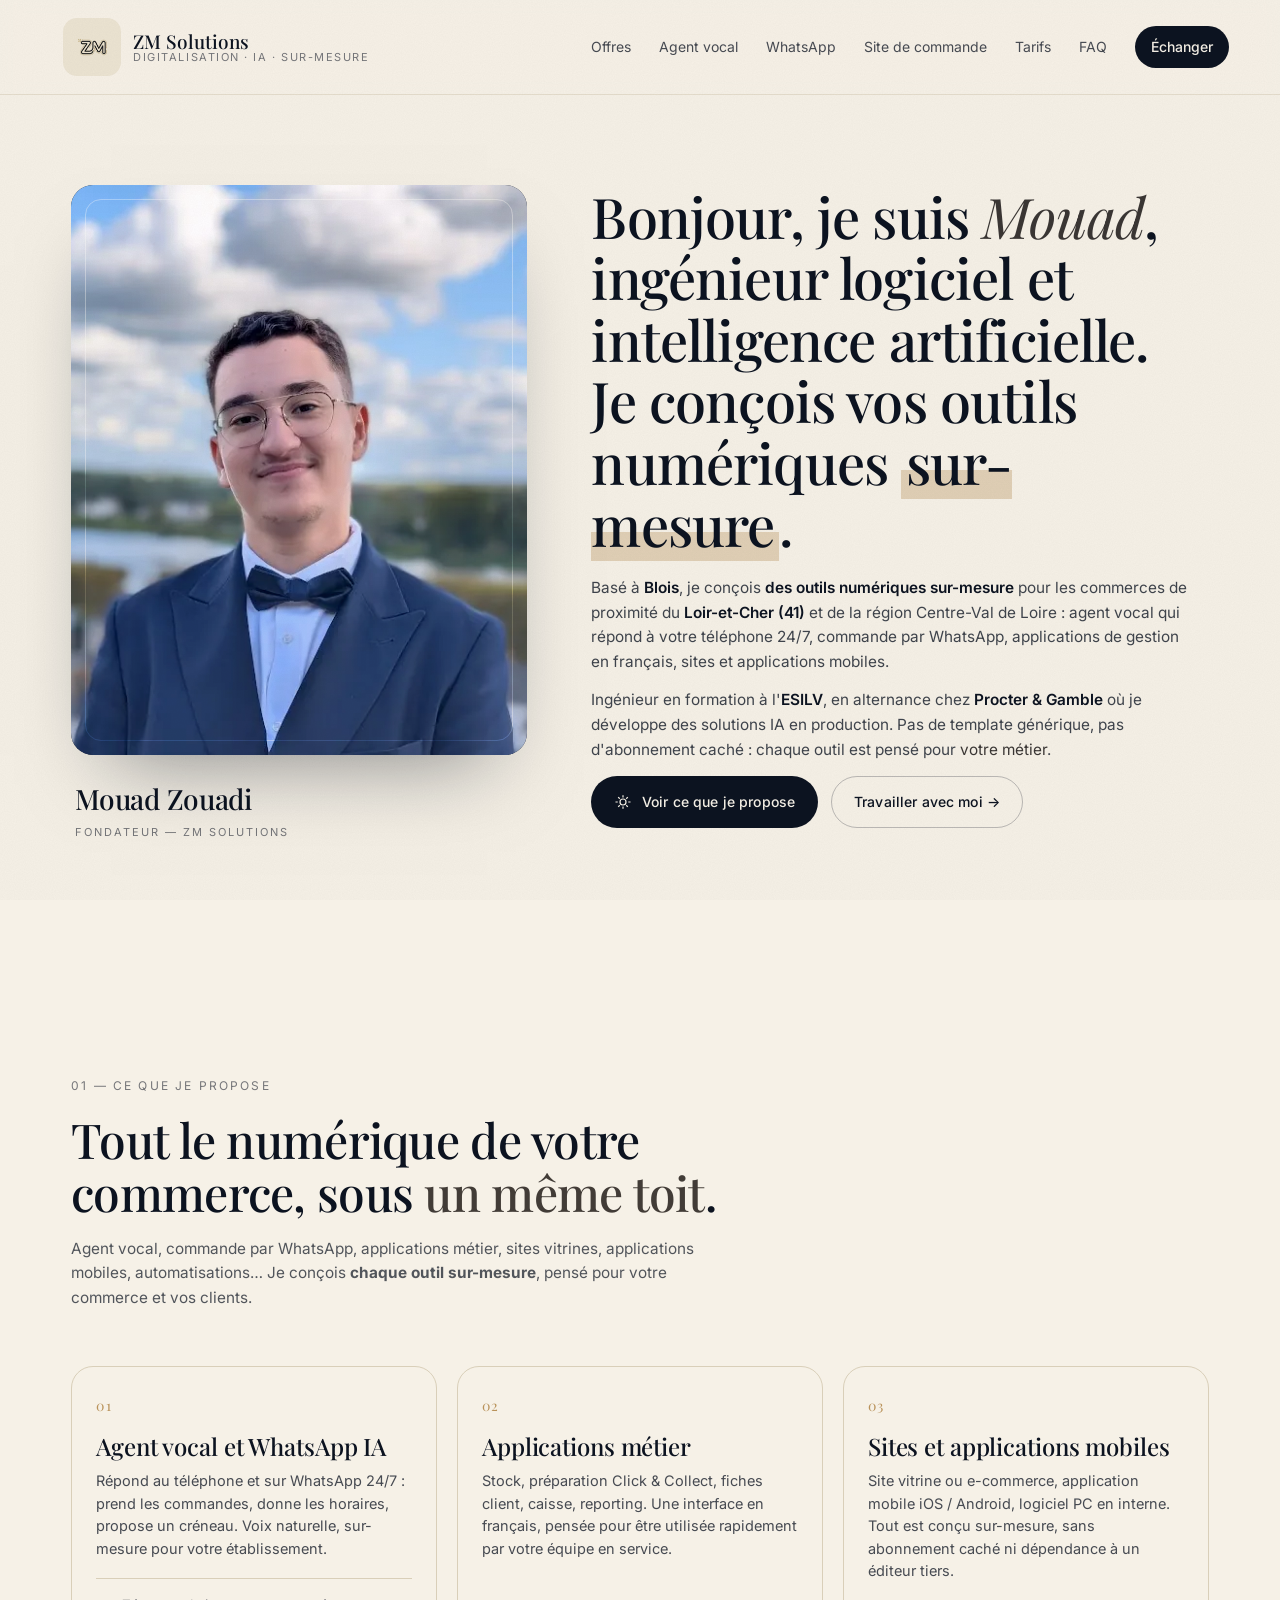
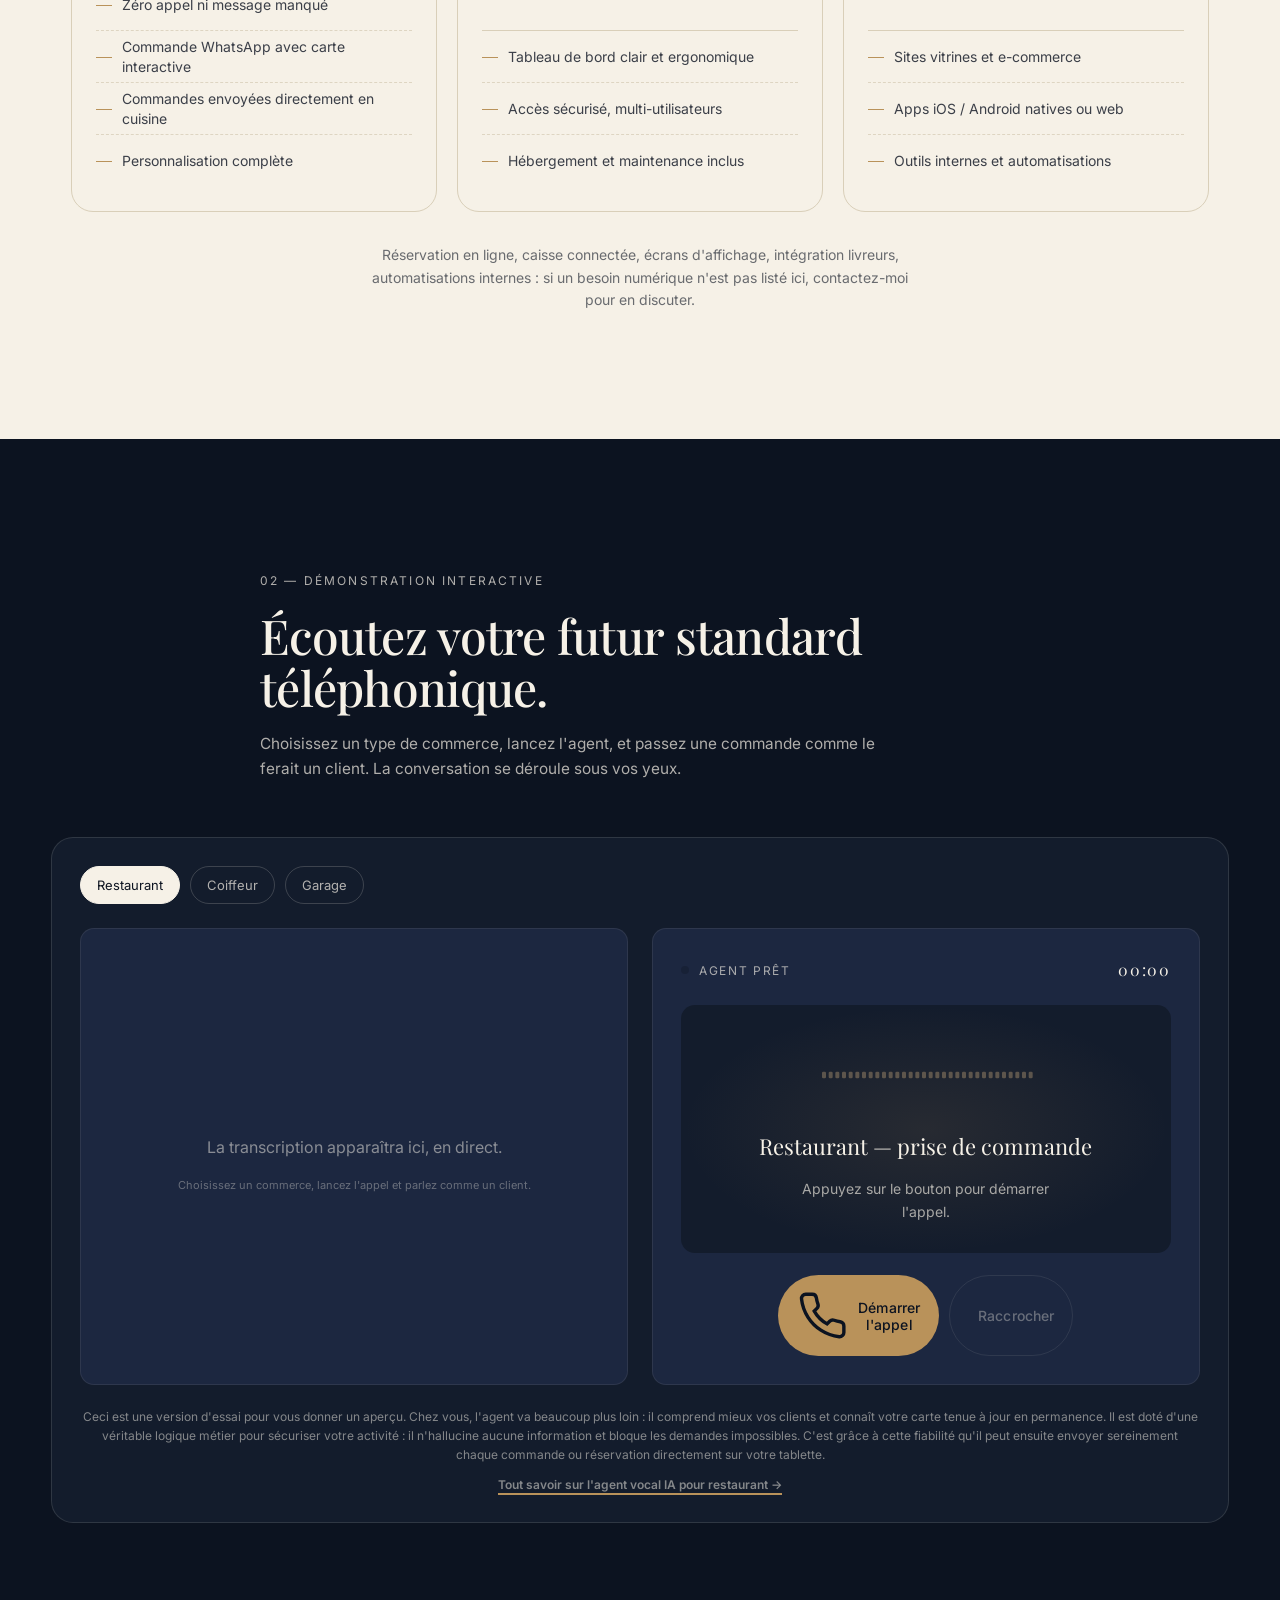
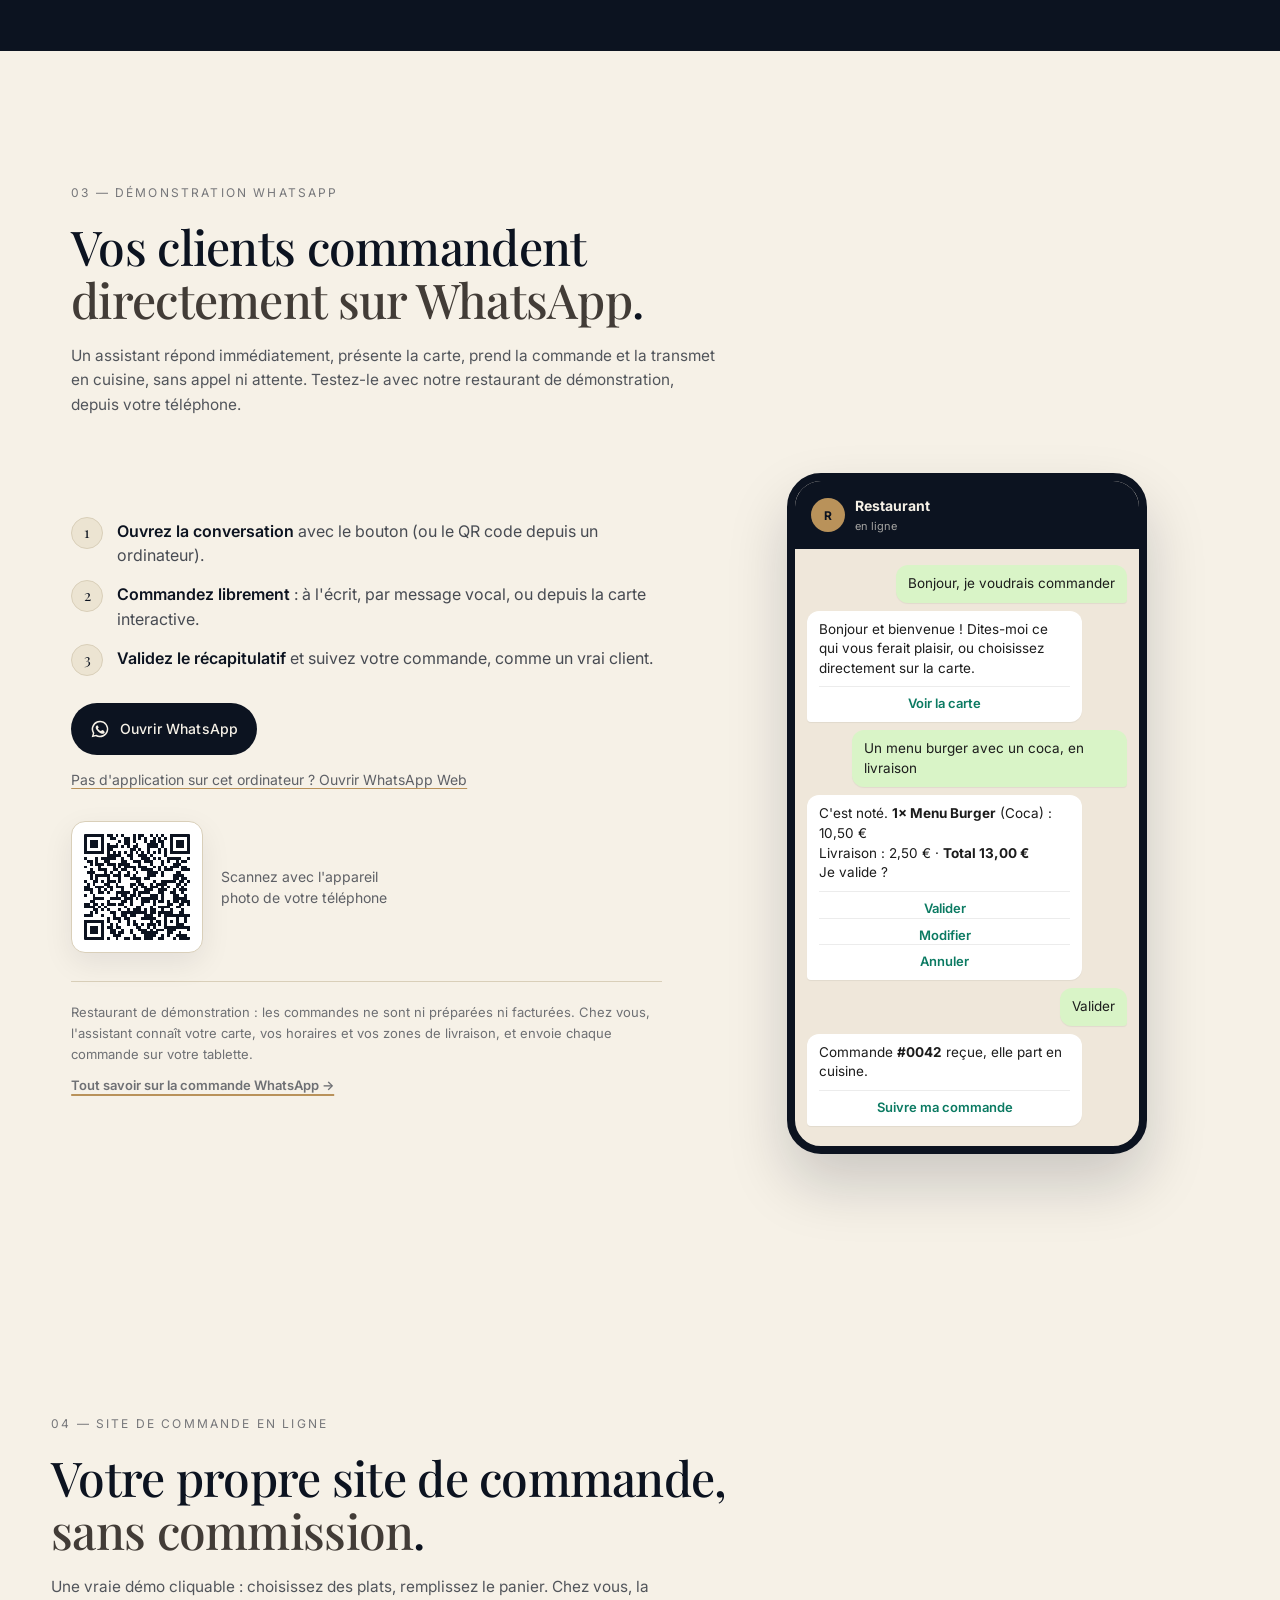
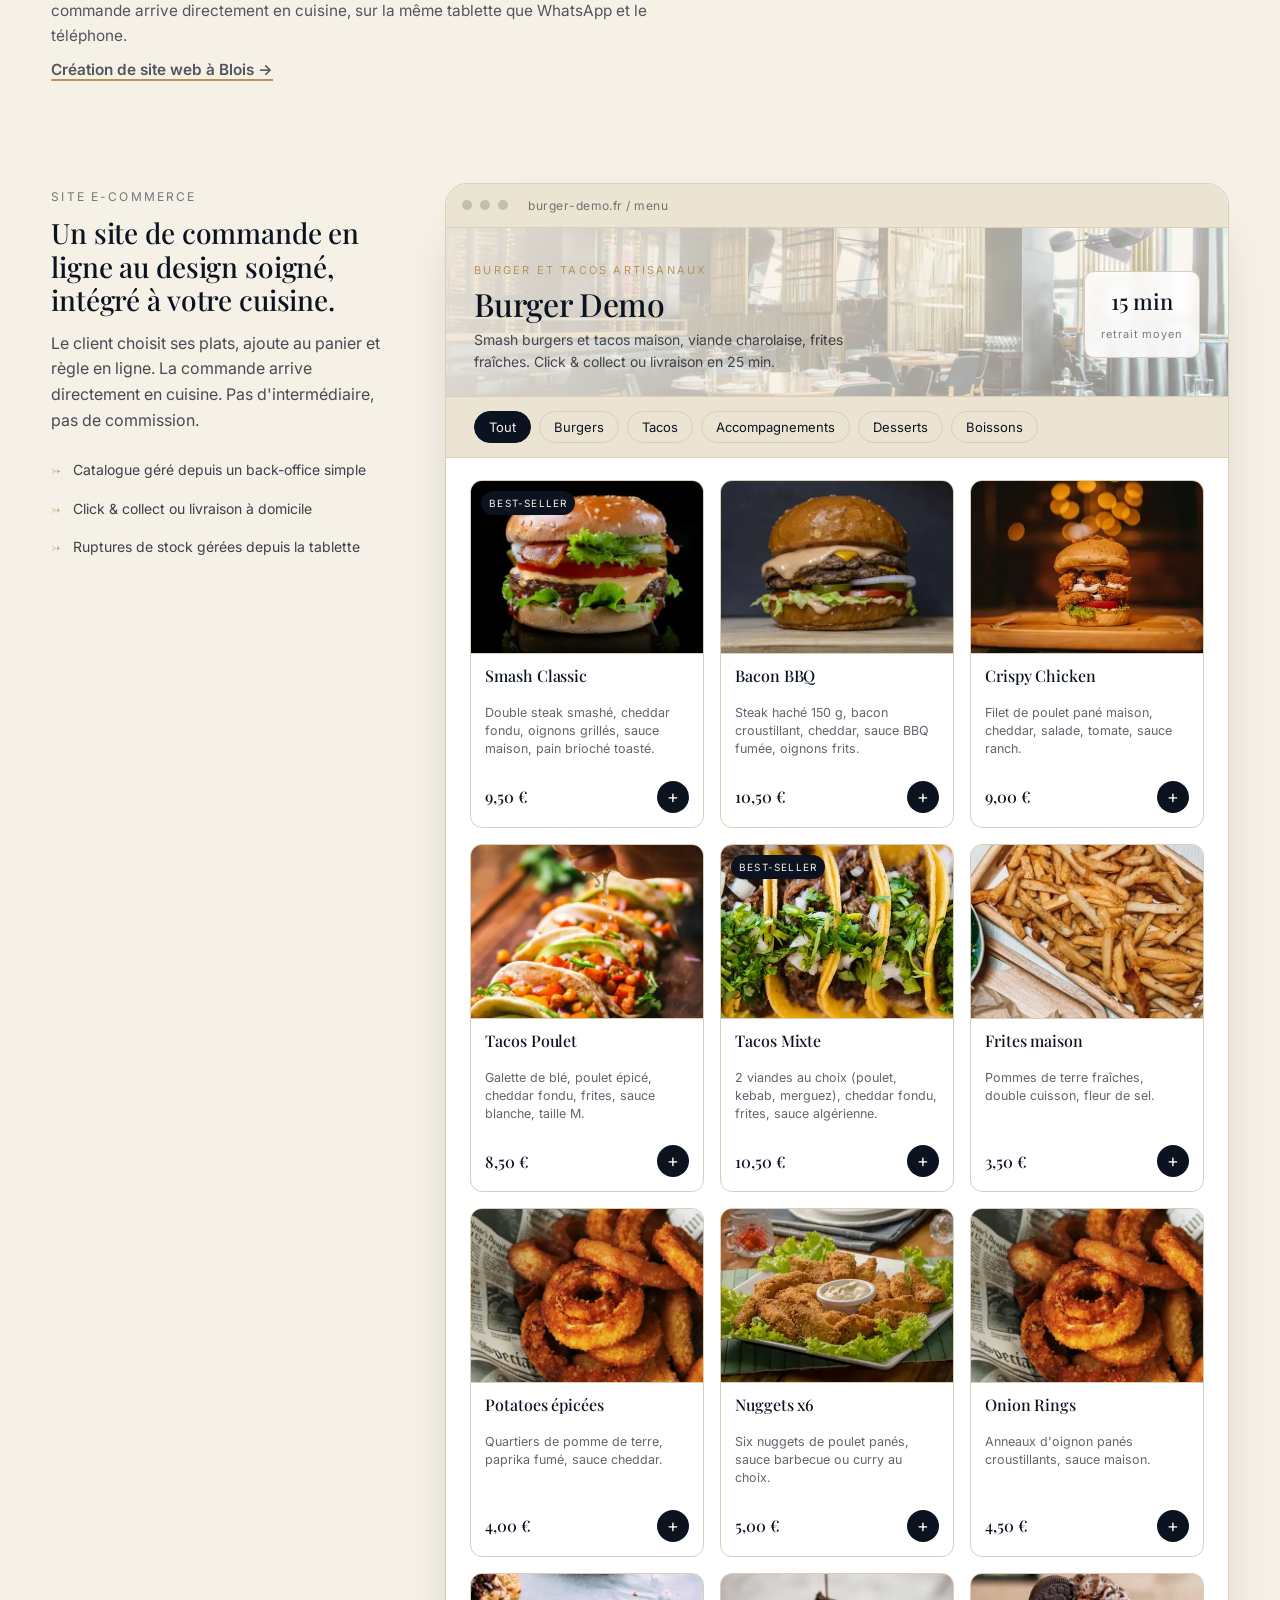
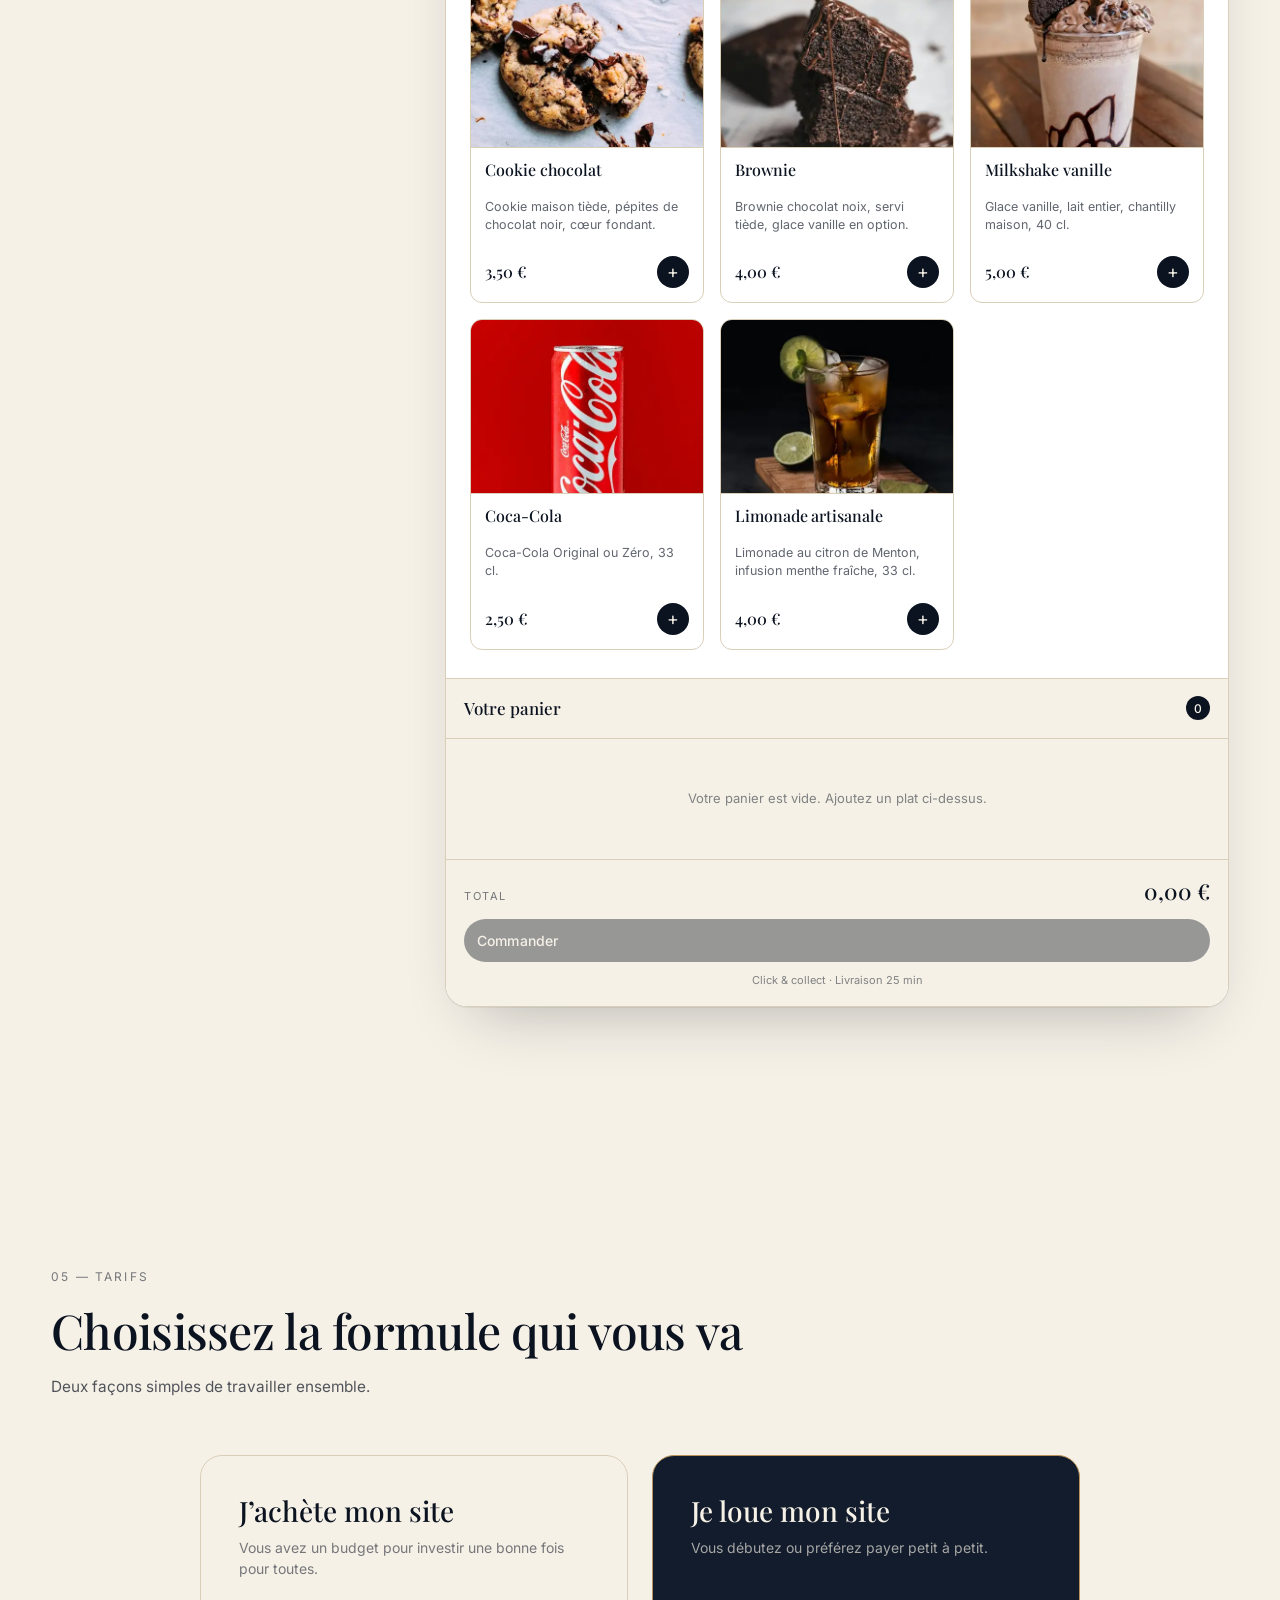
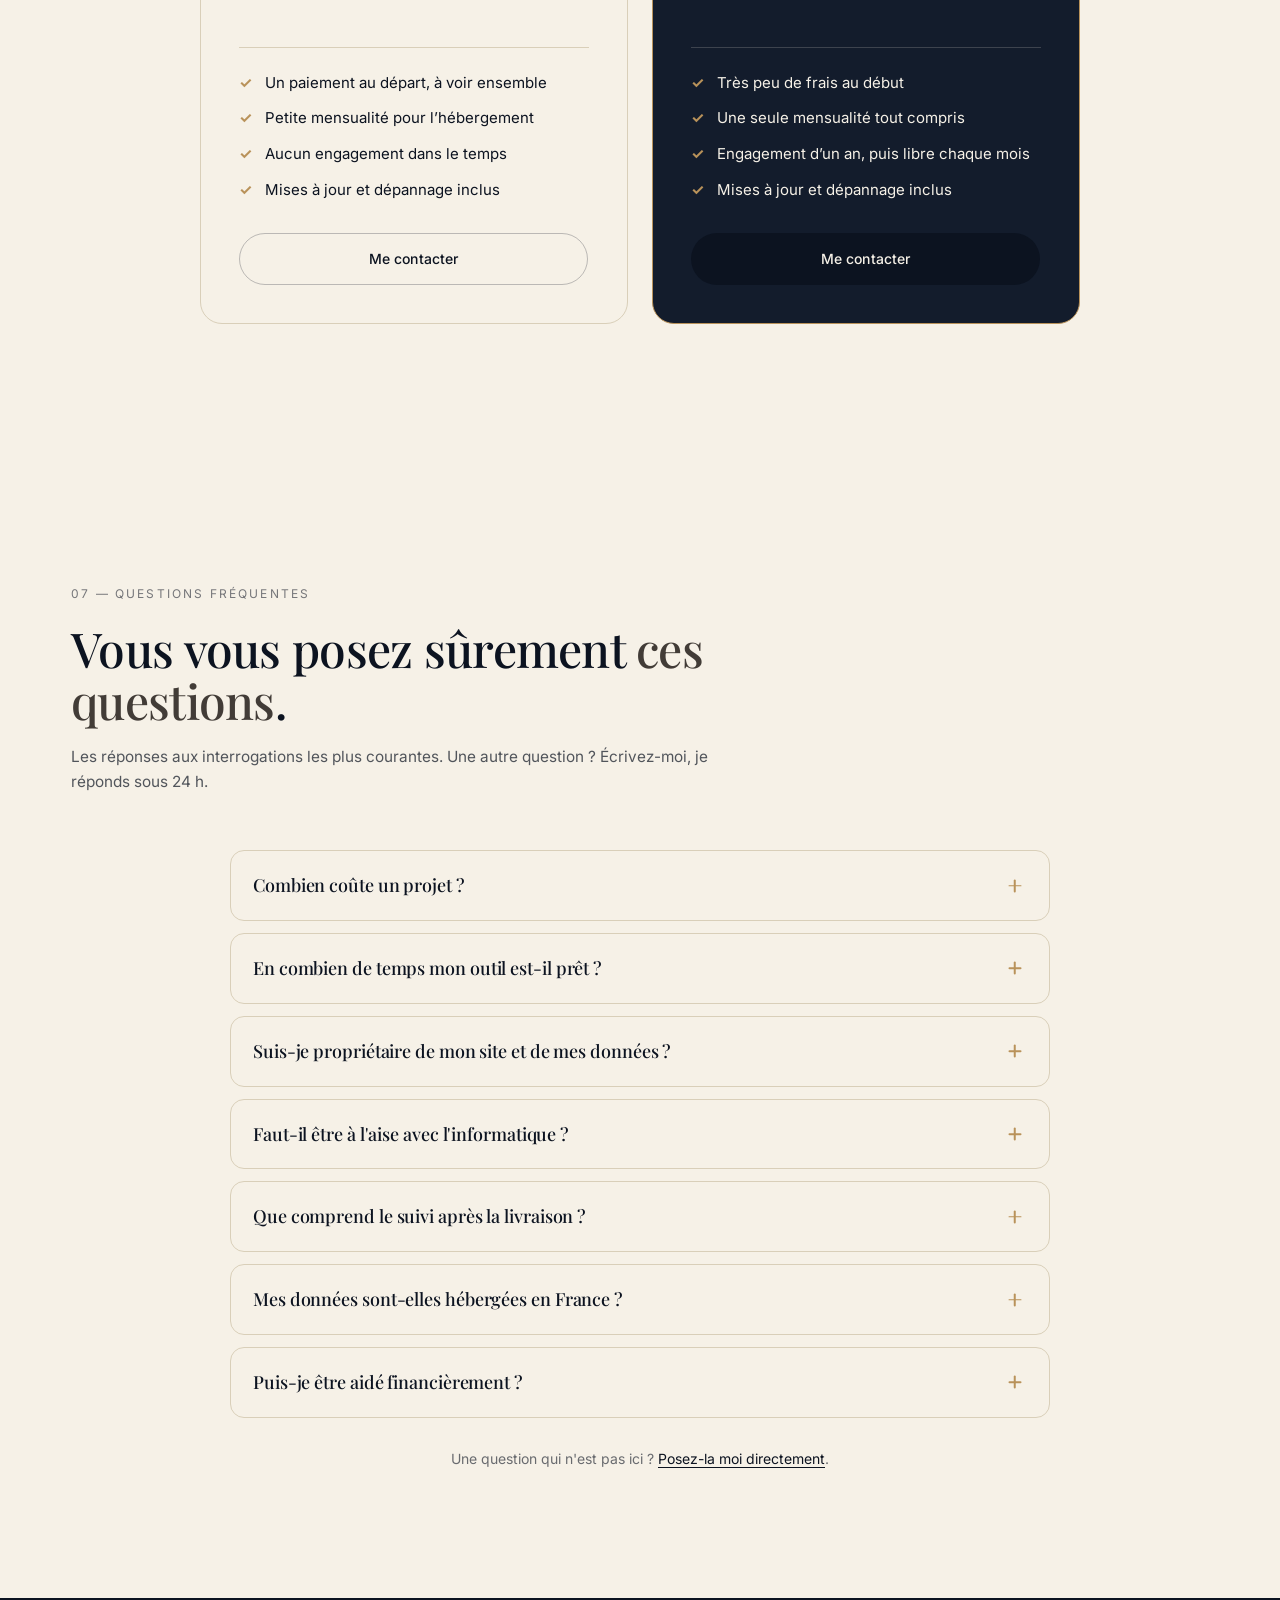
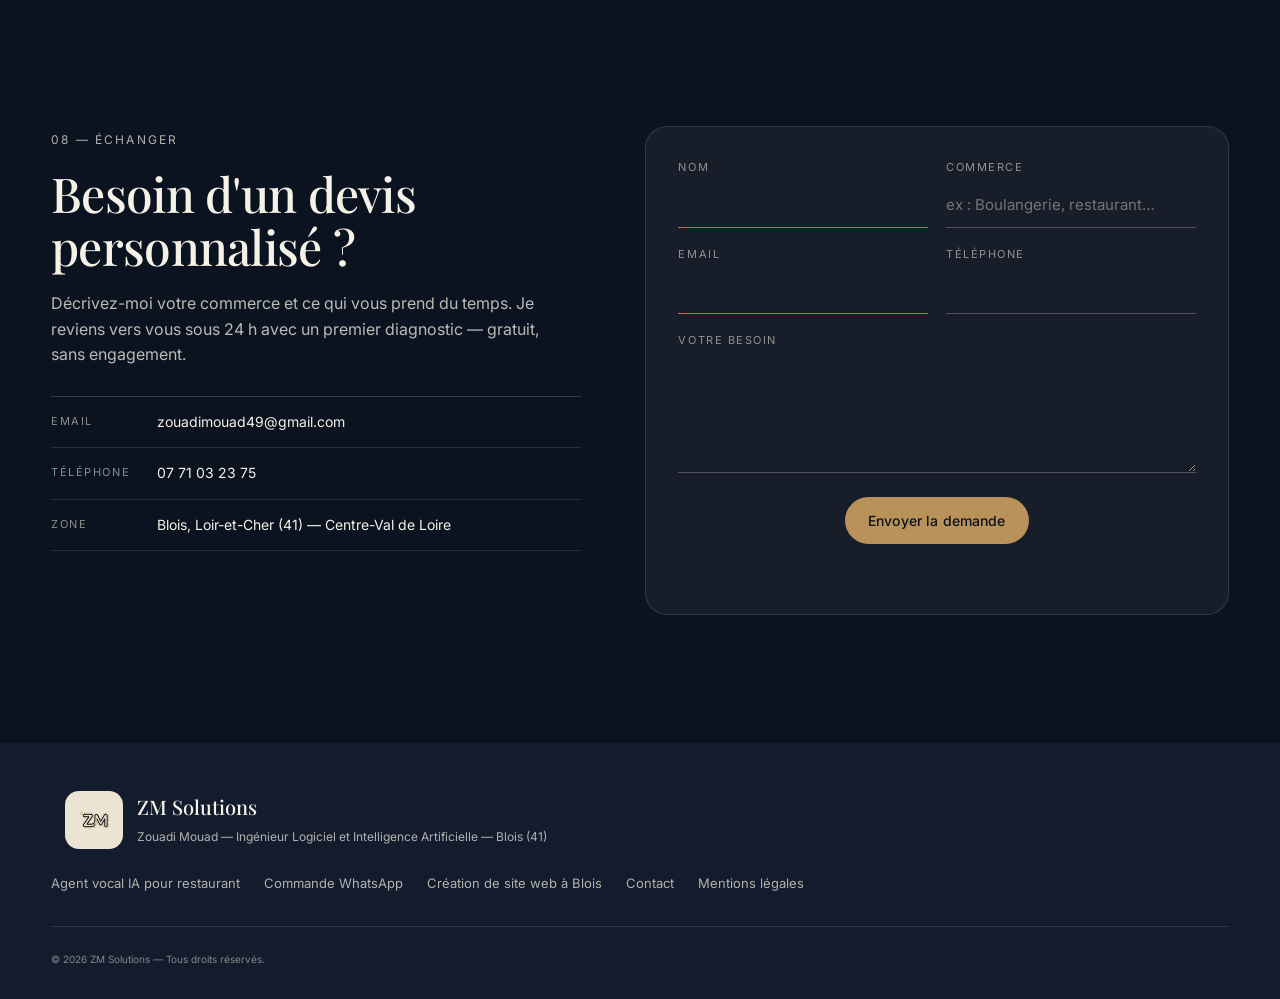
==== index.html @ 65590f78 "Site: working voice demo, lighter home page, dedicated SEO pages - Voice demo: the agent's role is c" ====
<!doctype html>
<html lang="fr">
<head>
  <meta charset="utf-8" />
  <meta name="viewport" content="width=device-width, initial-scale=1" />

  <!-- ===== SEO principal ===== -->
  <title>Agent vocal IA, WhatsApp et site web à Blois | ZM Solutions</title>
  <meta name="description" content="Agent vocal IA qui répond au téléphone, commande WhatsApp et création de site web pour les commerces de Blois et du Loir-et-Cher. Démos à essayer en ligne." />
  <meta name="author" content="Mouad Zouadi — ZM Solutions" />
  <meta name="robots" content="index, follow, max-image-preview:large" />
  <link rel="canonical" href="https://zmsolutions.fr/" />
  <meta name="theme-color" content="#0c1320" />

  <!-- ===== SEO local (Blois / Loir-et-Cher / Centre-Val de Loire) ===== -->
  <meta name="geo.region" content="FR-CVL" />
  <meta name="geo.placename" content="Blois, Loir-et-Cher" />
  <meta name="geo.position" content="47.586;1.335" />
  <meta name="ICBM" content="47.586, 1.335" />

  <!-- ===== Open Graph (partage réseaux sociaux) ===== -->
  <meta property="og:type" content="website" />
  <meta property="og:site_name" content="ZM Solutions" />
  <meta property="og:locale" content="fr_FR" />
  <meta property="og:title" content="Agent vocal IA, WhatsApp et site web à Blois | ZM Solutions" />
  <meta property="og:description" content="Agent vocal IA qui répond au téléphone, commande WhatsApp et création de site web pour les commerces de Blois et du Loir-et-Cher. Démos à essayer en ligne." />
  <meta property="og:url" content="https://zmsolutions.fr/" />
  <meta property="og:image" content="https://zmsolutions.fr/img/og-image.jpg" />
  <meta property="og:image:width" content="1200" />
  <meta property="og:image:height" content="630" />
  <meta property="og:image:alt" content="ZM Solutions — Mouad Zouadi, Blois" />

  <!-- ===== Twitter Card ===== -->
  <meta name="twitter:card" content="summary_large_image" />
  <meta name="twitter:title" content="Agent vocal IA, WhatsApp et site web à Blois | ZM Solutions" />
  <meta name="twitter:description" content="Agent vocal IA qui répond au téléphone, commande WhatsApp et création de site web pour les commerces de Blois et du Loir-et-Cher. Démos à essayer en ligne." />
  <meta name="twitter:image" content="https://zmsolutions.fr/img/og-image.jpg" />

  <link rel="icon" href="/img/favicon-32.png" type="image/png" sizes="32x32" />
  <link rel="apple-touch-icon" href="/img/apple-touch-icon.png" />
  <link rel="preconnect" href="https://fonts.googleapis.com" />
  <link rel="preconnect" href="https://fonts.gstatic.com" crossorigin />
  <link href="https://fonts.googleapis.com/css2?family=Inter:wght@400;500;600;700&family=Playfair+Display:ital,wght@0,500;0,600;0,700;1,500&display=swap" rel="stylesheet" />
  <link rel="stylesheet" href="/styles/site.css?v=8" />

  <!-- ===== Données structurées : entreprise locale (Google) ===== -->
  <script type="application/ld+json">
  {
    "@context": "https://schema.org",
    "@type": "ProfessionalService",
    "name": "ZM Solutions",
    "description": "Création de sites web, applications métier et agents vocaux IA sur-mesure pour les commerces de proximité.",
    "url": "https://zmsolutions.fr/",
    "image": "https://zmsolutions.fr/img/og-image.jpg",
    "logo": "https://zmsolutions.fr/img/logo-512.png",
    "email": "zouadimouad49@gmail.com",
    "telephone": "+33771032375",
    "priceRange": "€€",
    "founder": {
      "@type": "Person",
      "name": "Mouad Zouadi",
      "jobTitle": "Ingénieur logiciel & intelligence artificielle"
    },
    "address": {
      "@type": "PostalAddress",
      "addressLocality": "Blois",
      "postalCode": "41000",
      "addressRegion": "Centre-Val de Loire",
      "addressCountry": "FR"
    },
    "areaServed": [
      { "@type": "City", "name": "Blois" },
      { "@type": "AdministrativeArea", "name": "Loir-et-Cher" },
      { "@type": "AdministrativeArea", "name": "Centre-Val de Loire" },
      { "@type": "Country", "name": "France" }
    ],
    "knowsAbout": [
      "Création de site web",
      "Agent vocal IA",
      "Application métier",
      "Digitalisation des commerces",
      "Commande par WhatsApp"
    ],
    "sameAs": []
  }
  </script>

  <!-- ===== Données structurées : FAQ (résultats enrichis Google) ===== -->
  <script type="application/ld+json">
  {
    "@context": "https://schema.org",
    "@type": "FAQPage",
    "mainEntity": [
      {
        "@type": "Question",
        "name": "Combien coûte un projet ?",
        "acceptedAnswer": { "@type": "Answer", "text": "Ça dépend de l'outil. Un site vitrine démarre autour de quelques centaines d'euros ; un agent vocal ou une application métier coûtent plus selon les fonctionnalités. Vous choisissez d'acheter ou de louer. Le devis chiffré est gratuit." }
      },
      {
        "@type": "Question",
        "name": "En combien de temps mon outil est-il prêt ?",
        "acceptedAnswer": { "@type": "Answer", "text": "Comptez environ 1 à 2 semaines pour un site vitrine ou un agent vocal simple, et 3 à 8 semaines pour une application métier complète. Le délai exact figure dans le devis." }
      },
      {
        "@type": "Question",
        "name": "Suis-je propriétaire de mon site et de mes données ?",
        "acceptedAnswer": { "@type": "Answer", "text": "Oui, totalement. Le site et l'application vous appartiennent, ainsi que toutes vos données. Aucun verrouillage, aucun abonnement caché." }
      },
      {
        "@type": "Question",
        "name": "Faut-il être à l'aise avec l'informatique ?",
        "acceptedAnswer": { "@type": "Answer", "text": "Non, aucune compétence technique requise. Les interfaces sont en français et simples. Je vous forme à la prise en main à la livraison." }
      },
      {
        "@type": "Question",
        "name": "Que comprend le suivi après la livraison ?",
        "acceptedAnswer": { "@type": "Answer", "text": "Le suivi inclut les mises à jour techniques et le dépannage. L'ajout de nouvelles fonctionnalités n'est pas compris dans la maintenance et fait l'objet d'un devis séparé." }
      },
      {
        "@type": "Question",
        "name": "Mes données sont-elles hébergées en France ?",
        "acceptedAnswer": { "@type": "Answer", "text": "Oui, l'hébergement peut être assuré en France ou en Europe, chez des fournisseurs conformes au RGPD. Vos données ne sont jamais revendues." }
      },
      {
        "@type": "Question",
        "name": "Puis-je être aidé financièrement ?",
        "acceptedAnswer": { "@type": "Answer", "text": "C'est possible selon votre activité et votre région. En Centre-Val de Loire, le Chèque Numérique et les aides de la CCI peuvent financer une partie du projet. Je vérifie votre éligibilité gratuitement." }
      }
    ]
  }
  </script>
</head>
<body>
  <!-- Grain texture overlay -->
  <div class="grain" aria-hidden="true"></div>

  <!-- ============== NAV ============== -->
  <header class="nav" id="nav">
    <a href="#top" class="nav__brand" aria-label="ZM Solutions, retour en haut">
      <picture><source srcset="/img/logo.webp" type="image/webp" /><img src="/img/logo.png" alt="" class="nav__logo" width="176" height="96" /></picture>
      <span class="nav__wordmark">
        <span class="nav__wordmark-main">ZM Solutions</span>
        <span class="nav__wordmark-sub">Digitalisation · IA · Sur-mesure</span>
      </span>
    </a>
    <nav class="nav__links" aria-label="Navigation principale">
      <a href="#valeur">Offres</a>
      <a href="#agent">Agent vocal</a>
      <a href="#whatsapp">WhatsApp</a>
      <a href="#metier">Site de commande</a>
      <a href="#tarifs">Tarifs</a>
      <a href="#faq">FAQ</a>
      <a href="#contact" class="nav__cta">Échanger</a>
    </nav>
    <button class="nav__burger" aria-label="Menu" aria-expanded="false">
      <span></span><span></span><span></span>
    </button>
  </header>

  <!-- ============== HERO PERSONNEL ============== -->
  <section class="hero hero--portrait" id="top">
    <div class="hero__grid">
      <div class="hero__media">
        <div class="hero__photo">
          <picture><source srcset="/img/photo.webp" type="image/webp" /><img src="/img/photo.jpg" alt="Mouad Zouadi, ingénieur logiciel et IA à Blois, fondateur de ZM Solutions" width="712" height="587" fetchpriority="high" /></picture>
          <div class="hero__photo-frame" aria-hidden="true"></div>
        </div>
        <div class="hero__signature" aria-hidden="true">
          <span class="hero__sig-line">Mouad Zouadi</span>
          <span class="hero__sig-sub">Fondateur — ZM Solutions</span>
        </div>
      </div>

      <div class="hero__content">
        <h1 class="hero__title">
          Bonjour, je suis <em>Mouad</em>, ingénieur logiciel et intelligence artificielle.<br />
          Je conçois vos outils numériques <span class="hl">sur-mesure</span>.
        </h1>

        <p class="hero__lede">
          Basé à <strong>Blois</strong>, je conçois <strong>des outils numériques sur-mesure</strong> pour les
          commerces de proximité du <strong>Loir-et-Cher (41)</strong> et de la région Centre-Val de Loire&nbsp;:
          agent vocal qui répond à votre téléphone 24/7, commande par WhatsApp, applications de gestion
          en français, sites et applications mobiles.
        </p>
        <p class="hero__lede">
          Ingénieur en formation à l'<strong>ESILV</strong>, en alternance chez <strong>Procter <span class="amp">&amp;</span> Gamble</strong>
          où je développe des solutions IA en production. Pas de template générique, pas d'abonnement caché&nbsp;:
          chaque outil est pensé pour <em>votre métier</em>.
        </p>

        <div class="hero__ctas">
          <a href="#valeur" class="btn btn--primary">
            <span class="btn__icon" aria-hidden="true">
              <svg viewBox="0 0 24 24" fill="none" stroke="currentColor" stroke-width="1.6"><path d="M12 3v3M12 18v3M5 12H2M22 12h-3M5.6 5.6 7.7 7.7M16.3 16.3l2.1 2.1M5.6 18.4l2.1-2.1M16.3 7.7l2.1-2.1"/><circle cx="12" cy="12" r="4"/></svg>
            </span>
            Voir ce que je propose
          </a>
          <a href="#contact" class="btn btn--ghost">Travailler avec moi →</a>
        </div>
      </div>
    </div>
  </section>

  <!-- ============== VALEUR ============== -->
  <section class="section" id="valeur">
    <div class="section__head">
      <span class="eyebrow">01 — Ce que je propose</span>
      <h2 class="section__title">Tout le numérique de votre commerce, sous <em>un même toit</em>.</h2>
      <p class="section__sub">
        Agent vocal, commande par WhatsApp, applications métier,
        sites vitrines, applications mobiles, automatisations… Je conçois <strong>chaque outil
        sur-mesure</strong>, pensé pour votre commerce et vos clients.
      </p>
    </div>

    <div class="cards">
      <article class="card">
        <div class="card__num">01</div>
        <h3>Agent vocal et WhatsApp IA</h3>
        <p>Répond au téléphone et sur WhatsApp 24/7&nbsp;: prend les commandes, donne les horaires, propose un créneau. Voix naturelle, sur-mesure pour votre établissement.</p>
        <ul class="card__list">
          <li>Zéro appel ni message manqué</li>
          <li>Commande WhatsApp avec carte interactive</li>
          <li>Commandes envoyées directement en cuisine</li>
          <li>Personnalisation complète</li>
        </ul>
      </article>

      <article class="card">
        <div class="card__num">02</div>
        <h3>Applications métier</h3>
        <p>Stock, préparation Click <span class="amp">&amp;</span> Collect, fiches client, caisse, reporting. Une interface en français, pensée pour être utilisée rapidement par votre équipe en service.</p>
        <ul class="card__list">
          <li>Tableau de bord clair et ergonomique</li>
          <li>Accès sécurisé, multi-utilisateurs</li>
          <li>Hébergement et maintenance inclus</li>
        </ul>
      </article>


      <article class="card">
        <div class="card__num">03</div>
        <h3>Sites et applications mobiles</h3>
        <p>Site vitrine ou e-commerce, application mobile iOS / Android, logiciel PC en interne. Tout est conçu sur-mesure, sans abonnement caché ni dépendance à un éditeur tiers.</p>
        <ul class="card__list">
          <li>Sites vitrines et e-commerce</li>
          <li>Apps iOS / Android natives ou web</li>
          <li>Outils internes et automatisations</li>
        </ul>
      </article>
    </div>

    <p class="cards__more">
      Réservation en ligne, caisse connectée, écrans d'affichage, intégration livreurs,
      automatisations internes : si un besoin numérique n'est pas listé ici,
      contactez-moi pour en discuter.
    </p>
  </section>


  <!-- ============== AGENT VOCAL ============== -->
  <section class="section section--dark" id="agent">
    <div class="section__head">
      <span class="eyebrow">02 — Démonstration interactive</span>
      <h2 class="section__title">Écoutez votre futur standard téléphonique.</h2>
      <p class="section__sub">
        Choisissez un type de commerce, lancez l'agent, et passez une
        commande comme le ferait un client. La conversation se déroule sous vos yeux.
      </p>
    </div>

    <div class="agent">
      <!-- Choix du cas d'usage — boutons générés par JS depuis config.js -->
      <div class="agent__choices" role="tablist" aria-label="Cas d'usage"></div>

      <div class="agent__panel">
        <!-- Transcription en direct (gauche) -->
        <div class="agent__transcript" id="agentTranscript" aria-label="Transcription de la conversation en direct">
          <div class="agent__placeholder">
            <p>La transcription apparaîtra ici, en direct.</p>
            <small>Choisissez un commerce, lancez l'appel et parlez comme un client.</small>
          </div>
        </div>

        <!-- Configuration + appel (droite) -->
        <div class="agent__phone" aria-live="polite">
          <div class="agent__status">
            <span class="dot dot--idle" id="agentDot"></span>
            <span id="agentStatus">Agent prêt</span>
            <span class="agent__timer" id="agentTimer">00:00</span>
          </div>

          <div class="agent__visual" id="agentVisual">
            <!-- Animated waveform -->
            <svg viewBox="0 0 320 120" class="wave" aria-hidden="true">
              <g id="waveBars"></g>
            </svg>
            <div class="agent__shop" id="agentShop">Restaurant — Prise de commande</div>
            <div class="agent__caption" id="agentCaption">Appuyez sur le bouton pour démarrer l'appel.</div>
          </div>

          <div class="agent__controls">
            <button class="btn btn--primary btn--round" id="agentStart" aria-label="Démarrer l'appel">
              <svg viewBox="0 0 24 24" fill="none" stroke="currentColor" stroke-width="1.6"><path d="M22 16.92v3a2 2 0 0 1-2.18 2 19.8 19.8 0 0 1-8.63-3.07 19.5 19.5 0 0 1-6-6A19.8 19.8 0 0 1 2.12 4.18 2 2 0 0 1 4.11 2h3a2 2 0 0 1 2 1.72c.13.96.36 1.9.7 2.81a2 2 0 0 1-.45 2.11L8.09 9.91a16 16 0 0 0 6 6l1.27-1.27a2 2 0 0 1 2.11-.45c.91.34 1.85.57 2.81.7A2 2 0 0 1 22 16.92z"/></svg>
              <span>Démarrer l'appel</span>
            </button>
            <button class="btn btn--ghost btn--round" id="agentStop" disabled>
              <svg viewBox="0 0 24 24" fill="none" stroke="currentColor" stroke-width="1.6"><rect x="6" y="6" width="12" height="12" rx="1.5"/></svg>
              <span>Raccrocher</span>
            </button>
          </div>
        </div>
      </div>

      <p class="agent__note">
        Ceci est une version d'essai pour vous donner un aperçu. Chez vous, l'agent va
        beaucoup plus loin&nbsp;: il comprend mieux vos clients et connaît votre carte tenue
        à jour en permanence. Il est doté d'une véritable logique métier pour sécuriser votre
        activité&nbsp;: il n'hallucine aucune information et bloque les demandes impossibles.
        C'est grâce à cette fiabilité qu'il peut ensuite envoyer sereinement chaque commande
        ou réservation directement sur votre tablette.
        <a href="/agent-vocal-ia-restaurant/" class="more-link">Tout savoir sur l'agent vocal IA pour restaurant →</a>
      </p>
    </div>
  </section>

  <!-- ============== COMMANDE WHATSAPP ============== -->
  <section class="section" id="whatsapp">
    <div class="section__head">
      <span class="eyebrow">03 — Démonstration WhatsApp</span>
      <h2 class="section__title">Vos clients commandent <em>directement sur WhatsApp</em>.</h2>
      <p class="section__sub">
        Un assistant répond immédiatement, présente la carte, prend la commande et la transmet en cuisine,
        sans appel ni attente. Testez-le avec notre restaurant de démonstration, depuis votre téléphone.
      </p>
    </div>

    <div class="wa">
      <div class="wa__try">
        <ol class="wa__steps">
          <li><strong>Ouvrez la conversation</strong> avec le bouton (ou le QR code depuis un ordinateur).</li>
          <li><strong>Commandez librement</strong>&nbsp;: à l'écrit, par message vocal, ou depuis la carte interactive.</li>
          <li><strong>Validez le récapitulatif</strong> et suivez votre commande, comme un vrai client.</li>
        </ol>

        <div class="wa__actions">
          <a class="btn btn--primary btn--round wa__open" href="https://wa.me/33939247313?text=Bonjour%2C%20je%20voudrais%20commander" target="_blank" rel="noopener">
            <svg viewBox="0 0 24 24" aria-hidden="true"><path fill="currentColor" d="M12 2a10 10 0 0 0-8.6 15.1L2 22l5-1.3A10 10 0 1 0 12 2Zm0 18.2a8.2 8.2 0 0 1-4.2-1.2l-.3-.2-3 .8.8-2.9-.2-.3A8.2 8.2 0 1 1 12 20.2Zm4.5-6.1c-.2-.1-1.5-.7-1.7-.8-.2-.1-.4-.1-.6.1l-.8 1c-.1.2-.3.2-.5.1a6.7 6.7 0 0 1-3.3-2.9c-.2-.4.2-.4.7-1.3.1-.2 0-.3 0-.4l-.8-1.8c-.2-.5-.4-.4-.6-.4h-.5a1 1 0 0 0-.7.3 3 3 0 0 0-.9 2.2 5.2 5.2 0 0 0 1.1 2.8 11.9 11.9 0 0 0 4.6 4c1.7.7 2.4.8 3.2.7.5-.1 1.5-.6 1.8-1.2.2-.6.2-1.1.1-1.2l-.6-.3Z"/></svg>
            <span>Ouvrir WhatsApp</span>
          </a>
          <a class="wa__web" href="https://web.whatsapp.com/send?phone=33939247313&amp;text=Bonjour%2C%20je%20voudrais%20commander" target="_blank" rel="noopener">Pas d'application sur cet ordinateur&nbsp;? Ouvrir WhatsApp Web</a>
        </div>

        <figure class="wa__qr">
          <svg xmlns="http://www.w3.org/2000/svg" viewBox="0 0 37 37" shape-rendering="crispEdges" role="img" aria-label="QR code : ouvrir la conversation WhatsApp de démonstration"><path class="qrline" stroke="#0c1320" d="M0 0.5h7m1 0h2m1 0h1m1 0h1m3 0h1m1 0h2m2 0h1m1 0h1m1 0h1m2 0h7m-37 1h1m5 0h1m2 0h2m3 0h2m1 0h1m1 0h1m1 0h1m2 0h1m1 0h1m1 0h1m1 0h1m5 0h1m-37 1h1m1 0h3m1 0h1m5 0h1m1 0h2m1 0h1m3 0h1m1 0h2m1 0h2m2 0h1m1 0h3m1 0h1m-37 1h1m1 0h3m1 0h1m1 0h1m2 0h1m2 0h2m2 0h1m3 0h4m1 0h1m2 0h1m1 0h3m1 0h1m-37 1h1m1 0h3m1 0h1m1 0h4m1 0h1m1 0h1m1 0h2m3 0h4m1 0h1m2 0h1m1 0h3m1 0h1m-37 1h1m5 0h1m1 0h2m6 0h2m1 0h1m2 0h1m3 0h1m1 0h1m1 0h1m5 0h1m-37 1h7m1 0h1m1 0h1m1 0h1m1 0h1m1 0h1m1 0h1m1 0h1m1 0h1m1 0h1m1 0h1m1 0h1m1 0h7m-29 1h5m2 0h2m2 0h3m1 0h1m4 0h1m-29 1h1m3 0h1m1 0h5m2 0h1m2 0h1m3 0h3m1 0h1m1 0h1m2 0h5m2 0h1m-36 1h2m1 0h1m2 0h2m4 0h2m2 0h3m1 0h3m3 0h1m1 0h1m2 0h1m1 0h2m-34 1h1m1 0h3m1 0h3m1 0h4m3 0h1m3 0h1m3 0h1m3 0h3m-34 1h1m4 0h1m4 0h1m1 0h1m1 0h4m1 0h3m2 0h1m1 0h1m1 0h1m1 0h3m1 0h2m-34 1h1m2 0h3m2 0h2m1 0h2m2 0h1m2 0h4m2 0h1m1 0h3m3 0h3m-36 1h3m3 0h1m1 0h1m2 0h1m2 0h1m2 0h1m3 0h4m1 0h1m4 0h2m-32 1h1m1 0h5m1 0h3m1 0h2m1 0h1m4 0h3m2 0h1m3 0h4m-33 1h1m1 0h1m3 0h1m3 0h1m3 0h4m1 0h2m8 0h2m1 0h2m-36 1h1m2 0h2m1 0h1m1 0h3m1 0h1m5 0h2m4 0h1m2 0h5m1 0h2m1 0h1m-36 1h1m1 0h1m3 0h2m2 0h1m4 0h2m1 0h2m2 0h1m1 0h4m3 0h2m1 0h1m-36 1h2m2 0h3m1 0h2m1 0h3m2 0h1m1 0h1m1 0h2m1 0h3m1 0h1m1 0h1m2 0h1m1 0h1m-35 1h3m2 0h1m1 0h1m1 0h1m3 0h1m3 0h2m2 0h3m2 0h3m2 0h1m1 0h3m-34 1h1m2 0h2m1 0h1m2 0h5m1 0h1m1 0h4m3 0h2m2 0h2m2 0h1m-35 1h1m2 0h1m7 0h1m1 0h2m1 0h2m1 0h1m3 0h3m1 0h1m3 0h2m2 0h1m-33 1h4m2 0h4m1 0h3m1 0h1m1 0h6m1 0h1m3 0h5m-34 1h2m4 0h1m4 0h2m1 0h1m3 0h3m1 0h1m1 0h2m1 0h1m1 0h2m1 0h3m-37 1h2m1 0h2m1 0h1m1 0h3m1 0h2m2 0h1m3 0h1m3 0h1m4 0h2m2 0h2m1 0h1m-37 1h4m1 0h1m1 0h1m6 0h1m3 0h2m3 0h1m2 0h4m2 0h2m-31 1h2m1 0h1m1 0h1m3 0h1m2 0h1m1 0h3m1 0h1m1 0h2m2 0h1m2 0h1m3 0h1m-33 1h1m1 0h1m4 0h2m2 0h9m1 0h2m1 0h5m2 0h2m-35 1h3m3 0h1m3 0h1m2 0h2m1 0h2m3 0h3m2 0h1m1 0h9m-29 1h1m1 0h3m1 0h2m4 0h5m3 0h1m3 0h1m2 0h1m-36 1h7m1 0h1m3 0h1m2 0h1m1 0h1m5 0h1m1 0h2m1 0h1m1 0h1m1 0h1m2 0h1m-36 1h1m5 0h1m2 0h1m1 0h1m3 0h1m1 0h2m1 0h1m1 0h3m1 0h1m1 0h1m3 0h3m-35 1h1m1 0h3m1 0h1m1 0h2m1 0h2m5 0h2m2 0h1m1 0h1m3 0h9m-37 1h1m1 0h3m1 0h1m2 0h2m2 0h1m2 0h1m2 0h3m1 0h1m1 0h3m1 0h3m4 0h1m-37 1h1m1 0h3m1 0h1m2 0h2m1 0h2m2 0h1m3 0h6m3 0h2m2 0h1m-34 1h1m5 0h1m3 0h3m4 0h1m3 0h4m2 0h1m1 0h1m2 0h4m-36 1h7m1 0h1m2 0h1m2 0h2m1 0h3m1 0h3m2 0h2m3 0h1m1 0h4"/></svg>
          <figcaption>Scannez avec l'appareil photo de votre téléphone</figcaption>
        </figure>

        <p class="wa__note">
          Restaurant de démonstration&nbsp;: les commandes ne sont ni préparées ni facturées.
          Chez vous, l'assistant connaît votre carte, vos horaires et vos zones de livraison, et envoie chaque commande sur votre tablette.
          <a href="/commande-whatsapp-restaurant/" class="more-link">Tout savoir sur la commande WhatsApp →</a>
        </p>
      </div>

      <div class="wa__phone" aria-hidden="true">
        <div class="wa__bar">
          <span class="wa__avatar">R</span>
          <span><strong>Restaurant</strong><small>en ligne</small></span>
        </div>
        <div class="wa__chat">
          <p class="msg msg--me">Bonjour, je voudrais commander</p>
          <p class="msg">Bonjour et bienvenue&nbsp;! Dites-moi ce qui vous ferait plaisir, ou choisissez directement sur la carte.<span class="msg__btn">Voir la carte</span></p>
          <p class="msg msg--me">Un menu burger avec un coca, en livraison</p>
          <p class="msg">C'est noté. <b>1× Menu Burger</b> (Coca)&nbsp;: 10,50&nbsp;€<br>Livraison&nbsp;: 2,50&nbsp;€ · <b>Total 13,00&nbsp;€</b><br>Je valide&nbsp;?<span class="msg__btns"><span>Valider</span><span>Modifier</span><span>Annuler</span></span></p>
          <p class="msg msg--me">Valider</p>
          <p class="msg">Commande <b>#0042</b> reçue, elle part en cuisine.<span class="msg__btn">Suivre ma commande</span></p>
        </div>
      </div>
    </div>
  </section>

  <!-- ============== WEB MÉTIER ============== -->
  <section class="section section--wide" id="metier">
    <div class="section__head">
      <span class="eyebrow">04 — Site de commande en ligne</span>
      <h2 class="section__title">Votre propre site de commande, <em>sans commission</em>.</h2>
      <p class="section__sub">
        Une vraie démo cliquable : choisissez des plats, remplissez le panier.
        Chez vous, la commande arrive directement en cuisine, sur la même tablette que WhatsApp et le téléphone.
        <a href="/creation-site-web-blois/" class="more-link">Création de site web à Blois →</a>
      </p>
    </div>

    <div class="demo">
      <div class="demo__intro">
        <span class="eyebrow eyebrow--small">Site e-commerce</span>
        <h3>Un site de commande en ligne au design soigné, intégré à votre cuisine.</h3>
        <p>Le client choisit ses plats, ajoute au panier et règle en ligne. La commande arrive directement en cuisine. Pas d'intermédiaire, pas de commission.</p>
        <ul class="demo__bullets">
          <li>Catalogue géré depuis un back-office simple</li>
          <li>Click <span class="amp">&amp;</span> collect ou livraison à domicile</li>
          <li>Ruptures de stock gérées depuis la tablette</li>
        </ul>
      </div>

      <div class="mockup mockup--shop" aria-label="Aperçu interactif du site e-commerce">
        <div class="mockup__chrome">
          <span></span><span></span><span></span>
          <em>burger-demo.fr / menu</em>
        </div>
        <div class="mockup__body shop__body">
          <header class="shop__hero">
            <div class="shop__hero-text">
              <span class="shop__eyebrow">Burger et tacos artisanaux</span>
              <h4>Burger Demo</h4>
              <p>Smash burgers et tacos maison, viande charolaise, frites fraîches. Click <span class="amp">&amp;</span> collect ou livraison en 25 min.</p>
            </div>
            <div class="shop__hero-meta">
              <div><strong>15 min</strong><span>retrait moyen</span></div>
            </div>
          </header>

          <nav class="shop__cats" role="tablist" aria-label="Catégories de menu">
            <button class="shop__cat is-active" data-cat="all">Tout</button>
            <button class="shop__cat" data-cat="burger">Burgers</button>
            <button class="shop__cat" data-cat="tacos">Tacos</button>
            <button class="shop__cat" data-cat="accomp">Accompagnements</button>
            <button class="shop__cat" data-cat="dessert">Desserts</button>
            <button class="shop__cat" data-cat="boisson">Boissons</button>
          </nav>

          <div class="shop__layout">
            <div class="shop__menu" id="shopMenu" role="list">
              <!-- injecté par JS -->
            </div>

            <aside class="shop__cart" aria-label="Panier">
              <header class="shop__cart-head">
                <span>Votre panier</span>
                <span class="shop__cart-count" id="shopCartCount">0</span>
              </header>
              <div class="shop__cart-body" id="shopCartBody">
                <p class="shop__cart-empty">Votre panier est vide. Ajoutez un plat ci-dessus.</p>
              </div>
              <footer class="shop__cart-foot">
                <div class="shop__cart-total">
                  <span>Total</span>
                  <strong id="shopCartTotal">0,00 €</strong>
                </div>
                <button class="btn btn--primary shop__cart-cta" id="shopCheckout" disabled>Commander</button>
                <p class="shop__cart-note">Click <span class="amp">&amp;</span> collect · Livraison 25 min</p>
              </footer>
            </aside>
          </div>

          <div class="shop__toast" id="shopToast" role="status" aria-live="polite"></div>
        </div>
      </div>
    </div>
  </section>


  <!-- ============== TARIFS ============== -->
  <section class="section section--wide" id="tarifs">
    <div class="section__head">
      <span class="eyebrow">05 — Tarifs</span>
      <h2 class="section__title">Choisissez la formule qui vous va</h2>
      <p class="section__sub">Deux fa&ccedil;ons simples de travailler ensemble.</p>
    </div>

    <div class="pricing">
      <div class="pricing__grid">

        <!-- Formule 1 : achat -->
        <article class="pricing__card">
          <header class="pricing__card-head">
            <h3 class="pricing__name">J&rsquo;ach&egrave;te mon site</h3>
            <p class="pricing__target">Vous avez un budget pour investir une bonne fois pour toutes.</p>
          </header>

          <ul class="pricing__list">
            <li>Un paiement au d&eacute;part, &agrave; voir ensemble</li>
            <li>Petite mensualit&eacute; pour l&rsquo;h&eacute;bergement</li>
            <li>Aucun engagement dans le temps</li>
            <li>Mises &agrave; jour et d&eacute;pannage inclus</li>
          </ul>

          <a href="#contact" class="btn btn--ghost">Me contacter</a>
        </article>

        <!-- Formule 2 : location -->
        <article class="pricing__card pricing__card--featured">
          <header class="pricing__card-head">
            <h3 class="pricing__name">Je loue mon site</h3>
            <p class="pricing__target">Vous d&eacute;butez ou pr&eacute;f&eacute;rez payer petit &agrave; petit.</p>
          </header>

          <ul class="pricing__list">
            <li>Tr&egrave;s peu de frais au d&eacute;but</li>
            <li>Une seule mensualit&eacute; tout compris</li>
            <li>Engagement d&rsquo;un an, puis libre chaque mois</li>
            <li>Mises &agrave; jour et d&eacute;pannage inclus</li>
          </ul>

          <a href="#contact" class="btn btn--primary">Me contacter</a>
        </article>

      </div>
    </div>
  </section>


  <!-- ============== FAQ ============== -->
  <section class="section" id="faq">
    <div class="section__head">
      <span class="eyebrow">07 — Questions fréquentes</span>
      <h2 class="section__title">Vous vous posez sûrement <em>ces questions</em>.</h2>
      <p class="section__sub">
        Les réponses aux interrogations les plus courantes. Une autre question&nbsp;?
        Écrivez-moi, je réponds sous 24&nbsp;h.
      </p>
    </div>

    <div class="faq">
      <details class="faq__item">
        <summary class="faq__q">Combien coûte un projet&nbsp;? <span class="faq__icon" aria-hidden="true"></span></summary>
        <p class="faq__a">Ça dépend de l'outil. À titre indicatif&nbsp;: un <strong>site vitrine</strong> démarre autour de quelques centaines d'euros, un <strong>agent vocal</strong> ou une <strong>application métier</strong> coûtent plus selon les fonctionnalités. Vous choisissez d'<strong>acheter</strong> (un paiement de départ + petit hébergement mensuel) ou de <strong>louer</strong> (une seule mensualité tout compris). Le devis chiffré est gratuit&nbsp;: je vous donne un prix précis après notre premier échange.</p>
      </details>

      <details class="faq__item">
        <summary class="faq__q">En combien de temps mon outil est-il prêt&nbsp;? <span class="faq__icon" aria-hidden="true"></span></summary>
        <p class="faq__a">Comptez environ <strong>1 à 2 semaines</strong> pour un site vitrine ou un agent vocal simple, et <strong>3 à 8 semaines</strong> pour une application métier complète. Le délai exact figure dans le devis, avec les étapes&nbsp;: échange, maquette à valider, développement, mise en ligne.</p>
      </details>

      <details class="faq__item">
        <summary class="faq__q">Suis-je propriétaire de mon site et de mes données&nbsp;? <span class="faq__icon" aria-hidden="true"></span></summary>
        <p class="faq__a">Oui, totalement. Le site et l'application vous appartiennent, ainsi que <strong>toutes vos données</strong> (clients, commandes, stock). Vous pouvez les récupérer ou changer de prestataire quand vous voulez&nbsp;: <strong>aucun verrouillage</strong>, aucun abonnement caché.</p>
      </details>

      <details class="faq__item">
        <summary class="faq__q">Faut-il être à l'aise avec l'informatique&nbsp;? <span class="faq__icon" aria-hidden="true"></span></summary>
        <p class="faq__a">Non, aucune compétence technique requise. Les interfaces sont <strong>en français et volontairement simples</strong>. À la livraison, je vous <strong>forme à la prise en main</strong> (en visio ou sur place) et je laisse un mode d'emploi clair. Vous et votre équipe êtes autonomes en quelques minutes.</p>
      </details>

      <details class="faq__item">
        <summary class="faq__q">Que comprend le suivi après la livraison&nbsp;? <span class="faq__icon" aria-hidden="true"></span></summary>
        <p class="faq__a">Le suivi inclut les <strong>mises à jour techniques et le dépannage</strong>&nbsp;: corrections de bugs, sécurité, bon fonctionnement de l'existant. <strong>À noter</strong>&nbsp;: l'<strong>ajout de nouvelles fonctionnalités</strong> (une page, un module, une option en plus) n'est pas compris dans la maintenance&nbsp;; il fait l'objet d'un devis séparé, toujours à votre rythme.</p>
      </details>

      <details class="faq__item">
        <summary class="faq__q">Mes données sont-elles hébergées en France&nbsp;? <span class="faq__icon" aria-hidden="true"></span></summary>
        <p class="faq__a">Oui, l'hébergement peut être assuré <strong>en France ou en Europe</strong>, chez des fournisseurs conformes au <strong>RGPD</strong>. Vos données clients ne sont jamais revendues et restent sous votre contrôle.</p>
      </details>

      <details class="faq__item">
        <summary class="faq__q">Puis-je être aidé financièrement&nbsp;? <span class="faq__icon" aria-hidden="true"></span></summary>
        <p class="faq__a">C'est possible selon votre activité et votre région&nbsp;: certains dispositifs publics financent une partie de la digitalisation. Je vérifie votre <strong>éligibilité gratuitement</strong> et je vous aide à monter le dossier&nbsp;— détails dans la section Accompagnement.</p>
      </details>
    </div>

    <p class="faq__more">
      Une question qui n'est pas ici&nbsp;? <a href="#contact">Posez-la moi directement</a>.
    </p>
  </section>

  <!-- ============== CONTACT ============== -->
  <section class="section section--dark" id="contact">
    <div class="contact">
      <div class="contact__intro">
        <span class="eyebrow">08 — Échanger</span>
        <h2 class="section__title">Besoin d'un devis personnalisé&nbsp;?</h2>
        <p>
          Décrivez-moi  votre commerce et ce qui vous prend du temps.
          Je reviens vers vous sous 24 h avec un premier diagnostic — gratuit, sans engagement.
        </p>
        <ul class="contact__channels">
          <li><span>Email</span><a href="mailto:zouadimouad49@gmail.com">zouadimouad49@gmail.com</a></li>
          <li><span>Téléphone</span><a href="tel:+33771032375">07 71 03 23 75</a></li>
          <li><span>Zone</span><span>Blois, Loir-et-Cher (41) — Centre-Val de Loire</span></li>
        </ul>
      </div>

      <form class="contact__form" id="contactForm" novalidate>
        <!-- Formspree : remplace YOUR_FORM_ID par l'ID récupéré sur formspree.io -->
        <input type="hidden" name="_subject" value="Nouvelle demande de devis — ZM Solutions" />
        <div class="field">
          <label for="f-name">Nom</label>
          <input id="f-name" name="name" type="text" required autocomplete="name" />
        </div>
        <div class="field">
          <label for="f-shop">Commerce</label>
          <input id="f-shop" name="shop" type="text" placeholder="ex : Boulangerie, restaurant…" />
        </div>
        <div class="field">
          <label for="f-email">Email</label>
          <input id="f-email" name="email" type="email" required autocomplete="email" />
        </div>
        <div class="field">
          <label for="f-phone">Téléphone</label>
          <input id="f-phone" name="phone" type="tel" autocomplete="tel" />
        </div>
        <div class="field field--full">
          <label for="f-msg">Votre besoin </label>
          <textarea id="f-msg" name="message" rows="4" required></textarea>
        </div>
        <div class="field field--full field__actions">

          <button type="submit" class="btn btn--primary">Envoyer la demande</button>
        </div>
        <p class="contact__feedback" id="contactFeedback" role="status"></p>
      </form>
    </div>
  </section>

  <!-- ============== FOOTER ============== -->
  <footer class="footer">
    <div class="footer__top">
      <div class="footer__brand">
        <picture><source srcset="/img/logo.webp" type="image/webp" /><img src="/img/logo.png" alt="" width="176" height="96" loading="lazy" /></picture>
        <div>
          <strong>ZM Solutions</strong>
          <span>Zouadi Mouad — Ingénieur Logiciel et Intelligence Artificielle — Blois (41)</span>
        </div>
      </div>
      <nav class="footer__nav" aria-label="Pied de page">
        <a href="/agent-vocal-ia-restaurant/">Agent vocal IA pour restaurant</a>
        <a href="/commande-whatsapp-restaurant/">Commande WhatsApp</a>
        <a href="/creation-site-web-blois/">Création de site web à Blois</a>
        <a href="#contact">Contact</a>
        <a href="/mentions-legales/">Mentions légales</a>
      </nav>
    </div>
    <div class="footer__bottom">
      <small>© <span id="year"></span> ZM Solutions — Tous droits réservés.</small>
    </div>
  </footer>

  <script type="module" src="/scripts/main.js?v=8"></script>
</body>
</html>
---- styles/site.css ----
/* Genere par tools/build.py depuis styles/main.css : ne pas modifier a la main. */
:root{--ink: #0c1320;--ink-2: #131c2c;--ink-3: #1c2740;--paper: #f6f1e7;--paper-2: #ece4d2;--line: #d9cfb9;--gold: #b9925a;--gold-2: #d6b483;--rose: #c46a5b;--green: #6b8a5a;--red: #b04a3a;--amber: #c98a2b;--serif: 'Playfair Display','EB Garamond',Georgia,serif;--sans: 'Inter',-apple-system,BlinkMacSystemFont,'Segoe UI',sans-serif;--maxw: 1240px;--pad: clamp(20px,4vw,56px);--r: 14px;--r-lg: 22px;--ease: cubic-bezier(.2,.7,.2,1)}*{box-sizing: border-box}html{scroll-behavior: smooth;-webkit-text-size-adjust: 100%;overflow-x: hidden}body{margin: 0;font-family: var(--sans);font-size: 16px;line-height: 1.6;color: var(--ink);background: var(--paper);-webkit-font-smoothing: antialiased;text-rendering: optimizeLegibility;overflow-x: hidden;width: 100%}img{max-width: 100%;height: auto;display: block}a{color: inherit;text-decoration: none}button{font-family: inherit;cursor: pointer}::selection{background: var(--ink);color: var(--paper)}.grain{pointer-events: none;position: fixed;inset: 0;z-index: 9999;opacity: .035;mix-blend-mode: multiply;background-image: url("data:image/svg+xml;utf8,<svg xmlns='http://www.w3.org/2000/svg' width='180' height='180'><filter id='n'><feTurbulence type='fractalNoise' baseFrequency='0.9' numOctaves='2' stitchTiles='stitch'/><feColorMatrix values='0 0 0 0 0  0 0 0 0 0  0 0 0 0 0  0 0 0 .9 0'/></filter><rect width='100%' height='100%' filter='url(%23n)'/></svg>")}.dot{width: 8px;height: 8px;border-radius: 50%;background: var(--ink);display: inline-block}.dot--live{background: var(--green);animation: pulse 2.2s infinite}.dot--idle{background: color-mix(in oklab,var(--ink) 30%,transparent)}.dot--call{background: var(--rose);animation: pulse 1.4s infinite}@keyframes pulse{0%{box-shadow: 0 0 0 0 color-mix(in oklab,currentColor 50%,transparent)}70%{box-shadow: 0 0 0 10px transparent}100%{box-shadow: 0 0 0 0 transparent}}.reveal{opacity: 0;transform: translateY(24px);transition: opacity .8s var(--ease),transform .8s var(--ease)}.reveal.is-in{opacity: 1;transform: none}picture{display: contents}.btn{display: inline-flex;align-items: center;gap: 10px;padding: 14px 22px;border-radius: 999px;font-size: 14px;font-weight: 500;letter-spacing: .01em;border: 1px solid transparent;transition: transform .3s var(--ease),background .3s var(--ease),color .3s var(--ease),border-color .3s var(--ease);will-change: transform}.btn:hover{transform: translateY(-1px)}.btn:active{transform: translateY(0)}.btn__icon{display: inline-flex;width: 18px;height: 18px}.btn__icon svg{width: 100%;height: 100%}.btn--primary{background: var(--ink);color: var(--paper)}.btn--primary:hover{background: var(--ink-3)}.btn--ghost{background: transparent;color: var(--ink);border-color: color-mix(in oklab,var(--ink) 25%,transparent)}.btn--ghost:hover{border-color: var(--ink)}.btn--round{padding: 14px 18px}.btn--mini{padding: 8px 12px;font-size: 12px;background: var(--ink);color: var(--paper);border-radius: 8px}.btn--mini-ghost{background: transparent;color: var(--ink);border: 1px solid var(--line)}.btn--mini-ghost:hover{border-color: var(--ink)}.btn[disabled]{opacity: .35;cursor: not-allowed}.nav{position: sticky;top: 0;z-index: 100;display: flex;align-items: center;justify-content: space-between;padding: 18px var(--pad);background: color-mix(in oklab,var(--paper) 88%,transparent);backdrop-filter: saturate(140%) blur(10px);-webkit-backdrop-filter: saturate(140%) blur(10px);border-bottom: 1px solid color-mix(in oklab,var(--line) 60%,transparent)}.nav__brand{display: flex;align-items: center;gap: 12px}.nav__logo{width: 58px;height: 58px;border-radius: 14px;background: var(--paper-2);padding: 6px;object-fit: contain}.nav__wordmark{display: flex;flex-direction: column;line-height: 1.1}.nav__wordmark-main{font-family: var(--serif);font-weight: 500;font-size: 19px}.nav__wordmark-sub{font-size: 11px;letter-spacing: .14em;text-transform: uppercase;color: color-mix(in oklab,var(--ink) 55%,transparent)}.nav__links{display: flex;align-items: center;gap: 28px}.nav__links a{font-size: 14px;position: relative;color: color-mix(in oklab,var(--ink) 75%,transparent);transition: color .25s var(--ease)}.nav__links a::after{content: "";position: absolute;left: 0;right: 0;bottom: -6px;height: 1px;background: var(--ink);transform: scaleX(0);transform-origin: left;transition: transform .35s var(--ease)}.nav__links a:hover{color: var(--ink)}.nav__links a:hover::after{transform: scaleX(1)}.nav__cta{background: var(--ink);color: var(--paper) !important;padding: 10px 16px;border-radius: 999px;font-weight: 500}.nav__cta::after{display: none}.nav__cta:hover{background: var(--ink-3)}.nav__burger{display: none;background: none;border: 0;padding: 8px;flex-direction: column;gap: 4px}.nav__burger span{width: 22px;height: 1.5px;background: var(--ink)}.section{padding: clamp(72px,10vw,140px) var(--pad);max-width: var(--maxw);margin: 0 auto}.section--wide{max-width: 1440px}.section--dark{background: var(--ink);color: var(--paper);max-width: none;padding-left: var(--pad);padding-right: var(--pad)}.section--soft{background: var(--paper-2);max-width: none}.section--dark>*,.section--soft>*{max-width: var(--maxw);margin-left: auto;margin-right: auto}.section--dark .eyebrow,.section--dark .section__sub{color: color-mix(in oklab,var(--paper) 70%,transparent)}.section__head{max-width: 760px;margin-bottom: 56px}.eyebrow{display: inline-block;font-size: 12px;letter-spacing: .18em;text-transform: uppercase;color: color-mix(in oklab,var(--ink) 55%,transparent);margin-bottom: 18px}.eyebrow--small{margin-bottom: 10px}.section__title{font-family: var(--serif);font-weight: 500;font-size: clamp(28px,4vw,48px);line-height: 1.1;letter-spacing: -0.015em;margin: 0 0 18px}.section__title em{font-style: normal;font-weight: 500;color: color-mix(in oklab,var(--ink) 65%,var(--gold))}.section__sub{font-size: clamp(15px,1.2vw,17px);color: color-mix(in oklab,var(--ink) 70%,transparent);max-width: 65ch;margin: 0}.footer{padding: 48px var(--pad) 32px;background: var(--ink-2);color: color-mix(in oklab,var(--paper) 70%,transparent)}.footer__top{display: flex;justify-content: space-between;align-items: center;gap: 24px;flex-wrap: wrap;max-width: var(--maxw);margin: 0 auto;padding-bottom: 32px;border-bottom: 1px solid color-mix(in oklab,var(--paper) 12%,transparent)}.footer__brand{display: flex;align-items: center;gap: 14px}.footer__brand img{width: 58px;height: 58px;border-radius: 14px;background: var(--paper-2);padding: 6px;object-fit: contain}.footer__brand strong{font-family: var(--serif);font-weight: 500;font-size: 20px;color: var(--paper);display: block}.footer__brand span{font-size: 12px}.footer__nav{display: flex;gap: 24px;flex-wrap: wrap}.footer__nav a{font-size: 13px;transition: color .25s var(--ease)}.footer__nav a:hover{color: var(--paper)}.footer__bottom{display: flex;justify-content: space-between;gap: 16px;flex-wrap: wrap;max-width: var(--maxw);margin: 24px auto 0;font-size: 12px;color: color-mix(in oklab,var(--paper) 50%,transparent)}.amp{font-family: var(--sans);font-style: normal;font-weight: inherit}.field{display: flex;flex-direction: column;gap: 6px}.field--full{grid-column: 1 / -1}.field label{font-size: 11px;letter-spacing: .14em;text-transform: uppercase;color: color-mix(in oklab,var(--paper) 55%,transparent)}.field input,.field textarea{background: transparent;border: 0;border-bottom: 1px solid color-mix(in oklab,var(--paper) 25%,transparent);padding: 10px 0;color: var(--paper);font: inherit;font-size: 15px;transition: border-color .25s var(--ease)}.field input:focus,.field textarea:focus{outline: none;border-bottom-color: var(--gold)}.field textarea{resize: vertical;min-height: 80px}.field input:invalid:not(:placeholder-shown){border-bottom-color: var(--rose)}.field__actions{display: flex;justify-content: space-between;align-items: center;gap: 16px;flex-wrap: wrap;margin-top: 6px}.check{display: inline-flex;gap: 10px;align-items: flex-start;font-size: 13px;cursor: pointer;color: color-mix(in oklab,var(--paper) 70%,transparent)}.check input{accent-color: var(--gold);margin-top: 2px}.modal{position: fixed;inset: 0;z-index: 1000;display: flex;align-items: center;justify-content: center;padding: 20px;visibility: hidden;opacity: 0;transition: opacity .25s var(--ease),visibility .25s}.modal.is-open{visibility: visible;opacity: 1}.modal__backdrop{position: absolute;inset: 0;background: color-mix(in oklab,var(--ink) 65%,transparent);backdrop-filter: blur(4px)}.modal__panel{position: relative;background: var(--paper);border-radius: var(--r-lg);border: 1px solid var(--line);width: 100%;max-width: 520px;max-height: calc(100vh - 40px);overflow-y: auto;box-shadow: 0 50px 100px -30px rgba(0,0,0,.4);transform: translateY(20px) scale(.98);transition: transform .3s var(--ease)}.modal.is-open .modal__panel{transform: none}.modal__head{display: flex;align-items: center;justify-content: space-between;padding: 22px 24px;border-bottom: 1px solid var(--line)}.modal__head h3{margin: 0;font-family: var(--serif);font-weight: 500;font-size: 22px;letter-spacing: -0.005em}.modal__close{width: 36px;height: 36px;border-radius: 50%;background: transparent;border: 1px solid var(--line);color: var(--ink);font-size: 22px;line-height: 1;cursor: pointer;transition: all .2s var(--ease)}.modal__close:hover{background: var(--ink);color: var(--paper);border-color: var(--ink)}.modal__form{padding: 22px 24px 24px;display: flex;flex-direction: column;gap: 16px}.modal__form .field{display: flex;flex-direction: column;gap: 6px}.modal__form .field label{font-size: 11px;letter-spacing: .12em;text-transform: uppercase;color: color-mix(in oklab,var(--ink) 60%,transparent)}.modal__form .field input{background: #fff;border: 1px solid var(--line);border-radius: 8px;padding: 10px 12px;font: inherit;font-size: 14px;color: var(--ink)}.modal__form .field input:focus{outline: 2px solid var(--ink);outline-offset: 1px;border-color: var(--ink)}.field-row{display: grid;grid-template-columns: repeat(2,minmax(0,1fr));gap: 12px}.field-row .field input{min-width: 0;width: 100%}.field-row>.field:nth-child(3){grid-column: 1 / -1}.modal__actions{display: flex;gap: 10px;justify-content: flex-end;margin-top: 4px}.demo{display: grid;grid-template-columns: minmax(240px,0.7fr) minmax(0,1.6fr);gap: clamp(24px,4vw,64px);align-items: start;margin-top: clamp(60px,8vw,100px)}.demo--stacked{grid-template-columns: 1fr}.demo--stacked .demo__intro{position: static;max-width: 720px;margin-bottom: clamp(20px,3vw,36px)}.demo__intro{position: sticky;top: 110px;align-self: start}.demo--reverse{grid-template-columns: minmax(0,1.6fr) minmax(240px,0.7fr)}.demo--reverse>.demo__intro{order: 2}.demo__intro h3{font-family: var(--serif);font-weight: 500;font-size: clamp(22px,2.4vw,28px);line-height: 1.2;margin: 0 0 14px;letter-spacing: -0.005em}.demo__intro p{color: color-mix(in oklab,var(--ink) 75%,transparent);margin: 0 0 18px}.demo__bullets{list-style: none;padding: 0;margin: 0}.demo__bullets li{font-size: 14px;padding: 8px 0;position: relative;padding-left: 22px;color: color-mix(in oklab,var(--ink) 80%,transparent)}.demo__bullets li::before{content: "→";position: absolute;left: 0;color: var(--gold);font-family: var(--serif)}.mockup{background: #fff;border-radius: var(--r-lg);border: 1px solid var(--line);box-shadow: 0 30px 60px -30px color-mix(in oklab,var(--ink) 30%,transparent),0 1px 0 0 color-mix(in oklab,var(--ink) 6%,transparent);overflow: hidden}.mockup__chrome{display: flex;align-items: center;gap: 8px;padding: 12px 16px;background: var(--paper-2);border-bottom: 1px solid var(--line);font-size: 12px;color: color-mix(in oklab,var(--ink) 55%,transparent)}.mockup__chrome span{width: 10px;height: 10px;border-radius: 50%;background: color-mix(in oklab,var(--ink) 18%,transparent)}.mockup__chrome em{font-style: normal;margin-left: 12px;letter-spacing: .04em;font-family: var(--sans)}.mockup__body{padding: clamp(14px,2.5vw,22px);overflow-x: hidden}.hero{position: relative;padding: clamp(48px,7vw,96px) var(--pad) clamp(60px,8vw,110px);max-width: var(--maxw);margin: 0 auto}.hero__grid{display: grid;grid-template-columns: 0.85fr 1.15fr;gap: clamp(32px,5vw,80px);align-items: start}.hero__media{position: sticky;top: 100px}.hero__photo{position: relative;border-radius: var(--r-lg);overflow: hidden;background: var(--ink);aspect-ratio: 4 / 5;box-shadow: 0 40px 80px -40px color-mix(in oklab,var(--ink) 50%,transparent)}.hero__photo img{width: 100%;height: 100%;object-fit: cover;filter: contrast(1.02) saturate(0.95);transition: transform 1.2s var(--ease)}.hero__photo:hover img{transform: scale(1.03)}.hero__photo-frame{position: absolute;inset: 14px;border: 1px solid color-mix(in oklab,var(--paper) 40%,transparent);border-radius: calc(var(--r-lg) - 6px);pointer-events: none;mix-blend-mode: overlay}.hero__signature{margin-top: 22px;padding-left: 4px;display: flex;flex-direction: column;gap: 2px}.hero__sig-line{font-family: var(--serif);font-style: normal;font-weight: 500;font-size: 28px;letter-spacing: -0.01em;color: var(--ink)}.hero__sig-sub{font-size: 11px;letter-spacing: .18em;text-transform: uppercase;color: color-mix(in oklab,var(--ink) 55%,transparent)}.hero__content{min-width: 0}.hero__meta{display: inline-flex;align-items: center;gap: 10px;font-size: 12px;letter-spacing: .14em;text-transform: uppercase;color: color-mix(in oklab,var(--ink) 60%,transparent);margin-bottom: 24px}.hero__title{font-family: var(--serif);font-weight: 500;font-size: clamp(32px,4.8vw,56px);line-height: 1.1;letter-spacing: -0.015em;margin: 0 0 22px}.hero__title em{font-style: italic;font-weight: 400;color: color-mix(in oklab,var(--ink) 70%,var(--gold))}.hero__title .hl{background: linear-gradient(180deg,transparent 62%,color-mix(in oklab,var(--gold) 35%,transparent) 62%);padding: 0 .08em}.hero__lede{max-width: 60ch;font-size: clamp(15px,1.2vw,17px);color: color-mix(in oklab,var(--ink) 78%,transparent);margin: 0 0 14px}.hero__lede strong{color: var(--ink);font-weight: 600}.hero__lede em{font-style: normal;color: color-mix(in oklab,var(--ink) 70%,var(--gold))}.hero__columns{display: grid;grid-template-columns: 1fr 1fr;gap: 40px;margin: 36px 0 32px;padding-top: 32px;border-top: 1px solid var(--line)}.hero__ctas{display: flex;flex-wrap: wrap;gap: 12px}.timeline{list-style: none;padding: 0;margin: 0}.timeline li{position: relative;padding: 12px 0 12px 22px;border-bottom: 1px dashed color-mix(in oklab,var(--line) 80%,transparent)}.timeline li:last-child{border-bottom: 0}.timeline li::before{content: "";position: absolute;left: 0;top: 20px;width: 8px;height: 8px;border-radius: 50%;background: var(--gold);box-shadow: 0 0 0 4px color-mix(in oklab,var(--gold) 20%,transparent)}.timeline__date{display: block;font-size: 11px;letter-spacing: .14em;text-transform: uppercase;color: color-mix(in oklab,var(--ink) 55%,transparent);margin-bottom: 4px}.timeline strong{display: block;font-size: 14px;font-weight: 600}.timeline span:not(.timeline__date){display: block;font-size: 13px;color: color-mix(in oklab,var(--ink) 65%,transparent)}.skills{display: flex;flex-direction: column;gap: 18px}.skills__group h4{margin: 0 0 8px;font-family: var(--sans);font-size: 13px;font-weight: 500;color: var(--ink)}.skills__chips{display: flex;flex-wrap: wrap;gap: 6px}.skills__chips span{display: inline-flex;align-items: center;padding: 5px 11px;border-radius: 999px;font-size: 12px;background: var(--paper);border: 1px solid var(--line);color: color-mix(in oklab,var(--ink) 80%,transparent);transition: all .25s var(--ease)}.skills__chips span:hover{background: var(--ink);color: var(--paper);border-color: var(--ink)}.skills__chips--soft span{background: transparent;font-style: italic;font-family: var(--serif);font-size: 14px;border-color: color-mix(in oklab,var(--gold) 50%,var(--line));color: var(--ink)}.cards{display: grid;gap: 20px;grid-template-columns: repeat(3,1fr);grid-auto-rows: min-content}.cards--4{grid-template-columns: repeat(4,1fr)}@supports (grid-template-rows: subgrid){.cards{grid-template-rows: auto auto 1fr auto auto auto}.card{display: grid;grid-row: span 6;grid-template-rows: subgrid;row-gap: 0}.card__list{display: grid;grid-row: 4 / span 3;grid-template-rows: subgrid;margin: 0}}.cards__more{margin: 32px auto 0;max-width: 60ch;text-align: center;font-size: 14px;color: color-mix(in oklab,var(--ink) 60%,transparent)}.cards__more em{font-family: var(--serif);font-style: italic;font-size: 18px;color: var(--ink)}.card{position: relative;background: var(--paper);border: 1px solid var(--line);border-radius: var(--r-lg);padding: 28px 24px 24px;transition: transform .4s var(--ease),border-color .4s var(--ease),box-shadow .4s var(--ease);display: flex;flex-direction: column}.card:hover{transform: translateY(-4px);border-color: var(--ink);box-shadow: 0 30px 60px -30px color-mix(in oklab,var(--ink) 30%,transparent)}.card__num{font-family: var(--serif);font-size: 14px;color: var(--gold);margin-bottom: 14px;letter-spacing: .1em}.card h3{font-family: var(--serif);font-weight: 500;font-size: 24px;letter-spacing: -0.005em;margin: 0 0 10px;line-height: 1.2}.card p{color: color-mix(in oklab,var(--ink) 75%,transparent);margin: 0 0 18px;font-size: 14.5px;line-height: 1.55}.card__list{list-style: none;padding: 0;margin: auto 0 0;border-top: 1px solid var(--line)}.card__list li{font-size: 14px;padding: 12px 0;border-bottom: 1px dashed color-mix(in oklab,var(--line) 80%,transparent);position: relative;padding-left: 26px;color: color-mix(in oklab,var(--ink) 80%,transparent);display: flex;align-items: center;min-height: 52px;line-height: 1.4}.card__list li::before{content: "";position: absolute;left: 0;top: 50%;width: 16px;height: 1px;background: var(--gold)}.card__list li:last-child{border-bottom: 0}.agent{background: var(--ink-2);border: 1px solid color-mix(in oklab,var(--paper) 12%,transparent);border-radius: var(--r-lg);padding: 28px}.agent__choices{display: flex;flex-wrap: wrap;gap: 10px;margin-bottom: 24px}.chip{background: transparent;color: color-mix(in oklab,var(--paper) 70%,transparent);border: 1px solid color-mix(in oklab,var(--paper) 18%,transparent);padding: 10px 16px;border-radius: 999px;font-size: 13px;transition: all .25s var(--ease)}.chip:hover{color: var(--paper);border-color: color-mix(in oklab,var(--paper) 40%,transparent)}.chip.is-active{background: var(--paper);color: var(--ink);border-color: var(--paper)}.agent__panel{display: grid;grid-template-columns: 1fr 1fr;gap: 24px}.agent__phone{background: var(--ink-3);border-radius: var(--r);padding: 28px;display: flex;flex-direction: column;gap: 22px;border: 1px solid color-mix(in oklab,var(--paper) 8%,transparent)}.agent__status{display: flex;align-items: center;gap: 10px;font-size: 12px;letter-spacing: .14em;text-transform: uppercase;color: color-mix(in oklab,var(--paper) 65%,transparent)}.agent__timer{margin-left: auto;font-variant-numeric: tabular-nums;font-family: var(--serif);font-size: 16px;color: var(--paper)}.agent__visual{flex: 1;display: flex;flex-direction: column;align-items: center;justify-content: center;text-align: center;gap: 14px;padding: 30px 10px;background: radial-gradient(ellipse at center,color-mix(in oklab,var(--gold) 12%,transparent) 0%,transparent 70%),var(--ink-2);border-radius: var(--r);min-height: 220px}.wave{width: 100%;max-width: 280px;height: 80px}.wave rect{fill: var(--gold-2);transition: height .12s var(--ease),y .12s var(--ease),opacity .25s var(--ease);opacity: .35}.agent.is-active .wave rect,.agent.is-listening .wave rect{opacity: 1}.agent__shop{font-family: var(--serif);font-size: 22px;color: var(--paper)}.agent__caption{font-size: 14px;color: color-mix(in oklab,var(--paper) 65%,transparent);max-width: 32ch}.agent__controls{display: flex;gap: 10px;justify-content: center}.agent__controls .btn--primary{background: var(--gold);color: var(--ink)}.agent__controls .btn--primary:hover{background: var(--gold-2)}.agent__controls .btn--ghost{color: var(--paper);border-color: color-mix(in oklab,var(--paper) 25%,transparent)}.agent__controls .btn--ghost:hover{border-color: var(--paper)}.agent__transcript{background: var(--ink-3);border: 1px solid color-mix(in oklab,var(--paper) 8%,transparent);border-radius: var(--r);padding: 22px;height: 100%;min-height: 360px;overflow-y: auto;display: flex;flex-direction: column;gap: 14px;scroll-behavior: smooth}.agent__placeholder{margin: auto;text-align: center;color: color-mix(in oklab,var(--paper) 50%,transparent)}.agent__placeholder small{display: block;margin-top: 8px;font-size: 11px;opacity: .7}.bubble{max-width: 85%;padding: 12px 16px;border-radius: 14px;font-size: 14px;line-height: 1.5;animation: bubbleIn .4s var(--ease) both}@keyframes bubbleIn{from{opacity: 0;transform: translateY(8px)}to{opacity: 1;transform: translateY(0)}}.bubble--ai{align-self: flex-start;background: color-mix(in oklab,var(--paper) 92%,var(--gold));color: var(--ink);border-bottom-left-radius: 4px}.bubble--user{align-self: flex-end;background: color-mix(in oklab,var(--ink) 70%,var(--paper));color: var(--paper);border-bottom-right-radius: 4px;border: 1px solid color-mix(in oklab,var(--paper) 15%,transparent)}.bubble__role{display: block;font-size: 10px;letter-spacing: .14em;text-transform: uppercase;opacity: .55;margin-bottom: 4px}.bubble__text{display: block;white-space: pre-wrap;word-break: break-word}.bubble--typing{padding: 14px 16px}.bubble--typing span{display: inline-block;width: 6px;height: 6px;margin: 0 2px;border-radius: 50%;background: currentColor;opacity: .35;animation: typing 1.2s infinite}.bubble--typing span:nth-child(2){animation-delay: .15s}.bubble--typing span:nth-child(3){animation-delay: .3s}@keyframes typing{0%,60%,100%{transform: translateY(0);opacity: .35}30%{transform: translateY(-3px);opacity: 1}}.agent__note{margin: 22px 0 0;font-size: 12px;text-align: center;color: color-mix(in oklab,var(--paper) 50%,transparent)}.wa{display: grid;grid-template-columns: minmax(0,1.1fr) minmax(0,.9fr);gap: clamp(28px,5vw,72px);align-items: center}.wa__steps{list-style: none;counter-reset: wa;padding: 0;margin: 0 0 32px;display: grid;gap: 14px}.wa__steps li{counter-increment: wa;position: relative;padding-left: 46px;color: color-mix(in oklab,var(--ink) 75%,transparent);line-height: 1.55}.wa__steps li::before{content: counter(wa);position: absolute;left: 0;top: -2px;width: 30px;height: 30px;border-radius: 50%;display: grid;place-items: center;font-family: var(--serif);font-size: 15px;color: var(--ink);background: var(--paper-2);border: 1px solid var(--line)}.wa__steps strong{color: var(--ink);font-weight: 600}.wa__actions{display: flex;flex-wrap: wrap;align-items: center;gap: 14px 22px}.wa__open svg{width: 20px;height: 20px}.wa__web{font-size: 14px;color: color-mix(in oklab,var(--ink) 65%,transparent);text-decoration: underline;text-underline-offset: 3px;text-decoration-color: var(--gold)}.wa__web:hover{color: var(--ink)}.wa__qr{margin: 30px 0 0;display: flex;align-items: center;gap: 18px}.wa__qr svg{width: 132px;height: 132px;flex: none;padding: 12px;background: #fff;border-radius: var(--r);border: 1px solid var(--line);box-shadow: 0 10px 30px rgba(12,19,32,.08)}.wa__qr figcaption{max-width: 190px;font-size: 14px;line-height: 1.5;color: color-mix(in oklab,var(--ink) 65%,transparent)}.wa__note{margin-top: 28px;padding-top: 20px;border-top: 1px solid var(--line);font-size: 13px;line-height: 1.6;color: color-mix(in oklab,var(--ink) 58%,transparent)}.wa__phone{justify-self: center;width: min(100%,360px);background: #efe7da;border: 8px solid var(--ink);border-radius: 34px;overflow: hidden;box-shadow: 0 30px 60px rgba(12,19,32,.18)}.wa__bar{display: flex;align-items: center;gap: 10px;padding: 14px 16px;background: var(--ink);color: var(--paper);font-size: 14px}.wa__bar small{display: block;font-size: 11px;opacity: .65}.wa__avatar{width: 34px;height: 34px;border-radius: 50%;display: grid;place-items: center;background: var(--gold);color: var(--ink);font-size: 12px;font-weight: 700}.wa__chat{padding: 16px 12px 20px;display: grid;gap: 8px}.msg{margin: 0;max-width: 86%;padding: 9px 12px;border-radius: 12px 12px 12px 4px;background: #fff;color: #1c1c1c;font-size: 13.5px;line-height: 1.45;box-shadow: 0 1px 1px rgba(0,0,0,.06)}.msg--me{justify-self: end;background: #d9f4c7;border-radius: 12px 12px 4px 12px}.msg__btn,.msg__btns span{display: block;margin-top: 8px;padding-top: 7px;border-top: 1px solid #ececec;text-align: center;color: #0b7a62;font-weight: 600;font-size: 13px}.msg__btns{display: block}.msg__btns span + span{margin-top: 0}@media (prefers-reduced-motion: no-preference){.wa__chat .msg{animation: waIn .5s var(--ease) both}.wa__chat .msg:nth-child(2){animation-delay: .15s}.wa__chat .msg:nth-child(3){animation-delay: .3s}.wa__chat .msg:nth-child(4){animation-delay: .45s}.wa__chat .msg:nth-child(5){animation-delay: .6s}.wa__chat .msg:nth-child(6){animation-delay: .75s}}@keyframes waIn{from{opacity: 0;transform: translateY(8px)}}@media (max-width: 860px){.wa{grid-template-columns: 1fr}.wa__phone{order: -1}}@media (hover: none) and (pointer: coarse){.wa__qr,.wa__web{display: none}.wa__open{width: 100%;justify-content: center}}.mockup--shop .mockup__body{padding: 0}.shop__body{background: #fff}.shop__hero{display: grid;grid-template-columns: 1.5fr 1fr;gap: 24px;padding: 28px 28px 22px;align-items: center;border-bottom: 1px solid var(--line);background: linear-gradient(115deg,rgba(246,241,231,.92),rgba(246,241,231,.55)),url("/img/shop-hero.jpg") center/cover;background: linear-gradient(115deg,rgba(246,241,231,.92),rgba(246,241,231,.55)),image-set(url("/img/shop-hero.webp") type("image/webp"),url("/img/shop-hero.jpg") type("image/jpeg")) center/cover}.shop__eyebrow{display: inline-block;margin-bottom: 6px;font-size: 11px;letter-spacing: .2em;text-transform: uppercase;color: var(--gold)}.shop__hero h4{font-family: var(--serif);font-weight: 500;font-size: clamp(24px,3vw,32px);margin: 0 0 8px;line-height: 1.1;letter-spacing: -0.01em}.shop__hero p{font-size: 14px;margin: 0;max-width: 50ch;color: color-mix(in oklab,var(--ink) 75%,transparent)}.shop__hero-meta{display: flex;gap: 16px;justify-content: flex-end;flex-wrap: wrap}.shop__hero-meta>div{background: rgba(255,255,255,.85);border: 1px solid var(--line);border-radius: 10px;padding: 12px 16px;min-width: 110px;text-align: center;backdrop-filter: blur(4px)}.shop__hero-meta strong{display: block;font-family: var(--serif);font-weight: 500;font-size: 22px}.shop__hero-meta span{font-size: 11px;letter-spacing: .08em;color: color-mix(in oklab,var(--ink) 55%,transparent)}.shop__cats{display: flex;gap: 8px;flex-wrap: wrap;padding: 14px 28px;background: var(--paper-2);border-bottom: 1px solid var(--line)}.shop__cat{background: transparent;border: 1px solid var(--line);color: var(--ink);padding: 7px 14px;border-radius: 999px;font-size: 13px;cursor: pointer;transition: all .2s var(--ease)}.shop__cat:hover{border-color: var(--ink)}.shop__cat.is-active{background: var(--ink);color: var(--paper);border-color: var(--ink)}.shop__layout{display: block}.shop__menu{display: grid;grid-template-columns: repeat(auto-fill,minmax(200px,1fr));gap: 16px;padding: 22px 24px 28px}.shop-item{display: flex;flex-direction: column;background: #fff;border: 1px solid var(--line);border-radius: 12px;overflow: hidden;position: relative;transition: transform .3s var(--ease),box-shadow .3s var(--ease),border-color .3s var(--ease)}.shop-item:hover{transform: translateY(-4px);border-color: var(--ink);box-shadow: 0 24px 40px -24px rgba(0,0,0,.18)}.shop-item__img{aspect-ratio: 4 / 3;width: 100%;position: relative;background-color: color-mix(in oklab,var(--paper) 70%,var(--gold));background-image: linear-gradient(135deg,color-mix(in oklab,var(--paper) 60%,white),var(--paper));background-size: cover;background-position: center;background-repeat: no-repeat;border-bottom: 1px solid var(--line)}.shop-item__tag{position: absolute;top: 10px;left: 10px;background: var(--ink);color: var(--paper);font-size: 10px;letter-spacing: .12em;text-transform: uppercase;padding: 4px 8px;border-radius: 999px}.shop-item__tag--veg{background: var(--green)}.shop-item__body{padding: 12px 14px 14px;display: flex;flex-direction: column;gap: 6px;flex: 1}.shop-item__name{font-family: var(--serif);font-weight: 500;font-size: 16px;line-height: 1.2;letter-spacing: -0.005em}.shop-item__desc{font-size: 12.5px;line-height: 1.45;flex: 1;color: color-mix(in oklab,var(--ink) 65%,transparent)}.shop-item__foot{display: flex;align-items: center;justify-content: space-between;margin-top: 4px}.shop-item__price{font-family: var(--serif);font-weight: 500;font-size: 16px;font-variant-numeric: tabular-nums}.shop-item__add{background: var(--ink);color: var(--paper);border: 0;width: 32px;height: 32px;border-radius: 50%;font-size: 18px;line-height: 1;cursor: pointer;transition: all .2s var(--ease);display: inline-flex;align-items: center;justify-content: center}.shop-item__add:hover{background: var(--gold);transform: scale(1.08)}.shop-item.is-just-added{animation: itemAdded .5s var(--ease)}@keyframes itemAdded{0%,100%{transform: translateY(0)}50%{transform: translateY(-6px);box-shadow: 0 30px 50px -20px color-mix(in oklab,var(--gold) 40%,transparent)}}.shop__cart{background: var(--paper);border-top: 1px solid var(--line);display: flex;flex-direction: column}.shop__cart-head{display: flex;align-items: center;justify-content: space-between;padding: 16px 18px;border-bottom: 1px solid var(--line);font-family: var(--serif);font-size: 17px;font-weight: 500}.shop__cart-count{display: inline-flex;align-items: center;justify-content: center;min-width: 24px;height: 24px;padding: 0 8px;background: var(--ink);color: var(--paper);border-radius: 999px;font-family: var(--sans);font-size: 12px;font-weight: 500}.shop__cart-body{flex: 1;padding: 12px 18px;display: flex;flex-direction: column;gap: 10px;min-height: 120px}.shop__cart-empty{margin: auto 0;padding: 20px 0;text-align: center;font-size: 13px;color: color-mix(in oklab,var(--ink) 50%,transparent)}.cart-line{display: grid;grid-template-columns: 44px 1fr auto;gap: 10px;align-items: center;font-size: 13px}.cart-line__img{width: 44px;height: 44px;border-radius: 8px;background-size: cover;background-position: center;background-color: var(--paper-2);flex-shrink: 0}.cart-line__name{line-height: 1.3}.cart-line__name small{display: block;margin-top: 2px;color: color-mix(in oklab,var(--ink) 55%,transparent);font-size: 11px}.cart-line__qty{display: inline-flex;align-items: center;gap: 6px}.cart-line__qty button{width: 22px;height: 22px;border: 1px solid var(--line);background: #fff;border-radius: 50%;font-size: 14px;line-height: 1;cursor: pointer;color: var(--ink);display: inline-flex;align-items: center;justify-content: center;transition: all .2s var(--ease)}.cart-line__qty button:hover{background: var(--ink);color: var(--paper);border-color: var(--ink)}.cart-line__qty span{min-width: 18px;text-align: center;font-variant-numeric: tabular-nums}.shop__cart-foot{border-top: 1px solid var(--line);padding: 14px 18px 16px;display: flex;flex-direction: column;gap: 10px}.shop__cart-total{display: flex;justify-content: space-between;align-items: baseline}.shop__cart-total span{font-size: 11px;letter-spacing: .14em;text-transform: uppercase;color: color-mix(in oklab,var(--ink) 55%,transparent)}.shop__cart-total strong{font-family: var(--serif);font-weight: 500;font-size: 22px;font-variant-numeric: tabular-nums}.shop__cart-cta{width: 100%;padding: 12px}.shop__cart-cta:disabled{opacity: .4;cursor: not-allowed}.shop__cart-note{margin: 0;text-align: center;font-size: 11px;color: color-mix(in oklab,var(--ink) 50%,transparent)}.shop__toast{position: absolute;bottom: 20px;left: 50%;z-index: 10;transform: translateX(-50%) translateY(20px);background: var(--ink);color: var(--paper);padding: 10px 18px;border-radius: 999px;font-size: 13px;opacity: 0;pointer-events: none;transition: all .35s var(--ease)}.shop__toast.is-visible{opacity: 1;transform: translateX(-50%) translateY(0)}.pricing{display: flex;flex-direction: column}.pricing__grid{display: grid;grid-template-columns: 1fr 1fr;gap: 24px;width: 100%;max-width: 880px;margin: 0 auto}.pricing__card{display: flex;flex-direction: column;background: var(--paper);border: 1px solid var(--line);border-radius: var(--r-lg);padding: clamp(28px,3vw,40px)}.pricing__card--featured{background: var(--ink-2);border-color: var(--gold);color: var(--paper)}.pricing__card-head{min-height: 124px;margin-bottom: 28px;display: flex;flex-direction: column;justify-content: flex-start}.pricing__name{font-family: var(--serif);font-size: clamp(22px,2.2vw,28px);font-weight: 500;line-height: 1.15;margin: 0 0 10px}.pricing__target{font-size: 14px;line-height: 1.5;color: color-mix(in oklab,var(--ink) 55%,transparent);margin: 0}.pricing__card--featured .pricing__target{color: color-mix(in oklab,var(--paper) 65%,transparent)}.pricing__from{margin: 8px 0 0;font-size: 14px;color: color-mix(in oklab,var(--ink) 65%,transparent)}.pricing__from strong{font-family: var(--serif);font-size: 18px;font-weight: 600;color: var(--ink)}.pricing__card--featured .pricing__from{color: color-mix(in oklab,var(--paper) 70%,transparent)}.pricing__card--featured .pricing__from strong{color: var(--gold-2)}.pricing__list{list-style: none;margin: 0 0 32px;padding: 24px 0 0;border-top: 1px solid var(--line);display: flex;flex-direction: column;gap: 14px;flex: 1;font-size: 15px;line-height: 1.45}.pricing__card--featured .pricing__list{border-top-color: color-mix(in oklab,var(--paper) 18%,transparent)}.pricing__list li{position: relative;padding-left: 26px}.pricing__list li::before{content: "✓";position: absolute;left: 0;top: 0;color: var(--gold);font-weight: 700}.pricing__card .btn{width: 100%;justify-content: center;text-align: center}@media (max-width: 720px){.pricing__grid{grid-template-columns: 1fr}}.faq{max-width: 820px;margin: 0 auto;display: flex;flex-direction: column;gap: 12px}.faq__item{background: var(--paper);border: 1px solid var(--line);border-radius: var(--r);overflow: hidden;transition: border-color .3s var(--ease),box-shadow .3s var(--ease)}.faq__item[open]{border-color: var(--ink);box-shadow: 0 24px 50px -34px color-mix(in oklab,var(--ink) 35%,transparent)}.faq__q{list-style: none;cursor: pointer;display: flex;align-items: center;gap: 16px;padding: 20px 22px;font-family: var(--serif);font-size: 18px;font-weight: 500;letter-spacing: -0.005em;color: var(--ink)}.faq__q::-webkit-details-marker{display: none}.faq__q:hover{color: var(--gold)}.faq__icon{margin-left: auto;flex-shrink: 0;width: 24px;height: 24px;position: relative}.faq__icon::before,.faq__icon::after{content: "";position: absolute;top: 50%;left: 50%;width: 13px;height: 1.5px;border-radius: 2px;background: var(--gold);transform: translate(-50%,-50%);transition: transform .3s var(--ease),opacity .3s var(--ease)}.faq__icon::after{transform: translate(-50%,-50%) rotate(90deg)}.faq__item[open] .faq__icon::after{opacity: 0;transform: translate(-50%,-50%) rotate(0)}.faq__a{padding: 0 22px 22px;margin: 0;font-size: 14.5px;line-height: 1.65;color: color-mix(in oklab,var(--ink) 72%,transparent)}.faq__a strong{color: var(--ink);font-weight: 600}.faq__more{margin: 30px auto 0;max-width: 60ch;text-align: center;font-size: 14px;color: color-mix(in oklab,var(--ink) 60%,transparent)}.faq__more a{color: var(--ink);text-decoration: underline;text-underline-offset: 3px}.quotes{display: grid;gap: 24px;grid-template-columns: repeat(3,1fr)}.quote{margin: 0;background: var(--paper);border: 1px solid var(--line);border-radius: var(--r-lg);padding: 32px 28px;display: flex;flex-direction: column;gap: 18px}.quote__logo{width: 56px;height: 56px;color: var(--gold)}.quote__logo svg{width: 100%;height: 100%}.quote blockquote{margin: 0;font-family: var(--serif);font-style: italic;font-size: 18px;line-height: 1.4;letter-spacing: -0.01em;color: var(--ink)}.quote figcaption{display: flex;flex-direction: column;gap: 2px}.quote figcaption strong{font-weight: 600;font-size: 14px}.quote figcaption span{font-size: 12px;color: color-mix(in oklab,var(--ink) 55%,transparent)}.contact{display: grid;grid-template-columns: 1fr 1.1fr;gap: clamp(32px,5vw,80px);align-items: start}.contact .section__title{color: var(--paper)}.contact__intro p{color: color-mix(in oklab,var(--paper) 75%,transparent);max-width: 50ch}.contact__channels{list-style: none;padding: 0;margin: 28px 0 0;border-top: 1px solid color-mix(in oklab,var(--paper) 18%,transparent)}.contact__channels li{display: flex;gap: 16px;padding: 14px 0;border-bottom: 1px solid color-mix(in oklab,var(--paper) 12%,transparent);font-size: 14px}.contact__channels span:first-child{width: 90px;flex-shrink: 0;font-size: 11px;letter-spacing: .14em;text-transform: uppercase;color: color-mix(in oklab,var(--paper) 55%,transparent);padding-top: 2px}.contact__channels a:hover{color: var(--gold-2)}.contact__form{background: color-mix(in oklab,var(--paper) 6%,var(--ink));border: 1px solid color-mix(in oklab,var(--paper) 12%,transparent);border-radius: var(--r-lg);padding: 32px;display: grid;grid-template-columns: 1fr 1fr;gap: 18px}.field__actions .btn--primary{background: var(--gold);color: var(--ink)}.field__actions .btn--primary:hover{background: var(--gold-2)}.contact__feedback{grid-column: 1 / -1;margin: 0;min-height: 20px;font-size: 13px;color: var(--gold-2)}.page-hero{padding-top: clamp(120px,16vw,170px);padding-bottom: 24px}.page-hero .section__title{max-width: 22ch}.page-hero .section__sub{max-width: 62ch}.crumbs{font-size: 13px;color: color-mix(in oklab,var(--ink) 60%,transparent);margin-bottom: 18px;display: flex;gap: 8px;flex-wrap: wrap}.crumbs a{color: inherit;text-decoration: underline;text-underline-offset: 3px}.prose{max-width: 760px;padding-top: 8px}.prose h2{font-family: var(--serif);font-weight: 500;font-size: clamp(26px,3.4vw,34px);line-height: 1.15;margin: 48px 0 14px}.prose h2:first-child{margin-top: 0}.prose h3{font-family: var(--serif);font-weight: 500;font-size: 21px;margin: 28px 0 8px}.prose p,.prose li{font-size: 17px;line-height: 1.7;color: var(--ink-2)}.prose p{margin: 0 0 16px}.prose ul,.prose ol{margin: 0 0 18px;padding-left: 1.2em}.prose li{margin: 0 0 8px}.prose a{color: var(--ink);text-decoration: underline;text-decoration-color: var(--gold);text-decoration-thickness: 2px;text-underline-offset: 3px}.prose strong{font-weight: 600}.prose .callout{margin: 28px 0;padding: 20px 22px;border-radius: 16px;background: var(--paper-2);border: 1px solid var(--line)}.prose .callout p:last-child{margin-bottom: 0}.page-cta .section__head{text-align: center;margin-inline: auto}.page-cta__actions{display: flex;gap: 12px;justify-content: center;flex-wrap: wrap}.nav__links a[aria-current="page"]{text-decoration: underline;text-underline-offset: 6px}.more-link{display: block;margin-top: 10px;font-weight: 600;color: inherit;text-decoration: underline;text-decoration-color: var(--gold);text-decoration-thickness: 2px;text-underline-offset: 4px}.page-cta .btn--primary{background: var(--gold-2);color: var(--ink)}.page-cta .btn--ghost{color: var(--paper);border-color: color-mix(in oklab,var(--paper) 40%,transparent)}.page-cta .btn--ghost:hover{border-color: var(--paper)}@media (max-width: 1180px){.cards--4{grid-template-columns: repeat(2,1fr)}.demo{grid-template-columns: 1fr 1.2fr;gap: clamp(20px,3vw,40px)}.demo__intro{position: static;top: auto}}@media (max-width: 980px){.nav__links{display: none}.nav__burger{display: inline-flex}.nav.is-open .nav__links{display: flex;position: absolute;top: 100%;left: 0;right: 0;flex-direction: column;align-items: stretch;gap: 0;background: var(--paper);border-bottom: 1px solid var(--line);padding: 12px var(--pad)}.nav.is-open .nav__links a{padding: 14px 0;border-bottom: 1px solid var(--line)}.nav.is-open .nav__links a::after{display: none}.cards,.quotes,.cards--4{grid-template-columns: 1fr}.demo,.demo--reverse{grid-template-columns: 1fr}.demo--reverse>.demo__intro{order: 0}.agent__panel{grid-template-columns: 1fr}.agent__phone{order: -1}.agent__transcript{height: auto}.contact{grid-template-columns: 1fr}.hero__grid{grid-template-columns: 1fr}.hero__media{position: static;max-width: 320px}.hero__columns{grid-template-columns: 1fr;gap: 32px}.loyalty{flex-direction: column;align-items: center}.loyalty__badges{flex-direction: row;padding-top: 0;justify-content: center;flex-wrap: wrap}.shop__hero{grid-template-columns: 1fr;padding: 22px}.shop__hero-meta{justify-content: flex-start}.shop__cats{padding: 12px 16px;gap: 6px}.shop__cat{font-size: 12px;padding: 6px 12px}.shop__menu{padding: 18px 16px}}@media (max-width: 720px){.stock__head{flex-direction: column;align-items: stretch}.stock__search{flex-direction: column}.stock__search input{width: 100%;min-width: 0}.stock__table{font-size: 13px}.stock__table th,.stock__table td{padding: 10px 6px}.stock__table th:nth-child(2),.stock__table td:nth-child(2),.stock__table th:nth-child(4),.stock__table td:nth-child(4){display: none}.bar__track{width: 56px}.field-row{grid-template-columns: 1fr}.contact__form{grid-template-columns: 1fr;padding: 22px}.shop__hero{padding: 18px;gap: 14px}.shop__hero h4{font-size: 22px}.shop__hero-meta{gap: 8px}.shop__hero-meta>div{flex: 1 1 calc(33% - 8px);min-width: 0;padding: 9px 10px}.shop__hero-meta strong{font-size: 18px}.footer__top{justify-content: flex-start}.footer__bottom{flex-direction: column;gap: 6px}}@media (max-width: 600px){.modal{padding: 0;align-items: flex-end}.modal__panel{max-width: 100%;max-height: 90vh;border-radius: 18px 18px 0 0;transform: translateY(100%)}.modal.is-open .modal__panel{transform: translateY(0)}.modal__head{padding: 16px 18px}.modal__head h3{font-size: 18px}.modal__form{padding: 16px 18px 24px;gap: 12px}.modal__actions{flex-direction: column-reverse}.modal__actions .btn{width: 100%;justify-content: center}.stock__table th:nth-child(5),.stock__table td:nth-child(5){display: none}.shop__menu{grid-template-columns: 1fr 1fr;gap: 10px;padding: 14px}.shop-item__body{padding: 10px 12px 12px}.shop-item__name{font-size: 14px}.shop-item__desc{display: none}.shop-item__add{width: 30px;height: 30px;font-size: 17px}.cart-line{grid-template-columns: 36px 1fr auto;gap: 8px;font-size: 12.5px}.cart-line__img{width: 36px;height: 36px}.loyalty__phone{width: 250px}.agent{padding: 20px}.agent__transcript{min-height: 280px;max-height: 380px;padding: 16px}.agent__phone{padding: 20px}.agent__choices{gap: 8px}.agent__choices .chip{font-size: 12px;padding: 8px 12px}}@media (max-width: 460px){.shop__menu{grid-template-columns: 1fr}.shop__hero-meta>div{flex: 1 1 calc(50% - 8px)}.shop__cart-head{padding: 14px 16px;font-size: 15px}.shop__cart-foot{padding: 12px 16px 14px}.stock__stats{grid-template-columns: 1fr 1fr}.hero__ctas .btn{width: 100%;justify-content: center}}@media (prefers-reduced-motion: reduce){*,*::before,*::after{animation: none !important;transition: none !important}html{scroll-behavior: auto}}
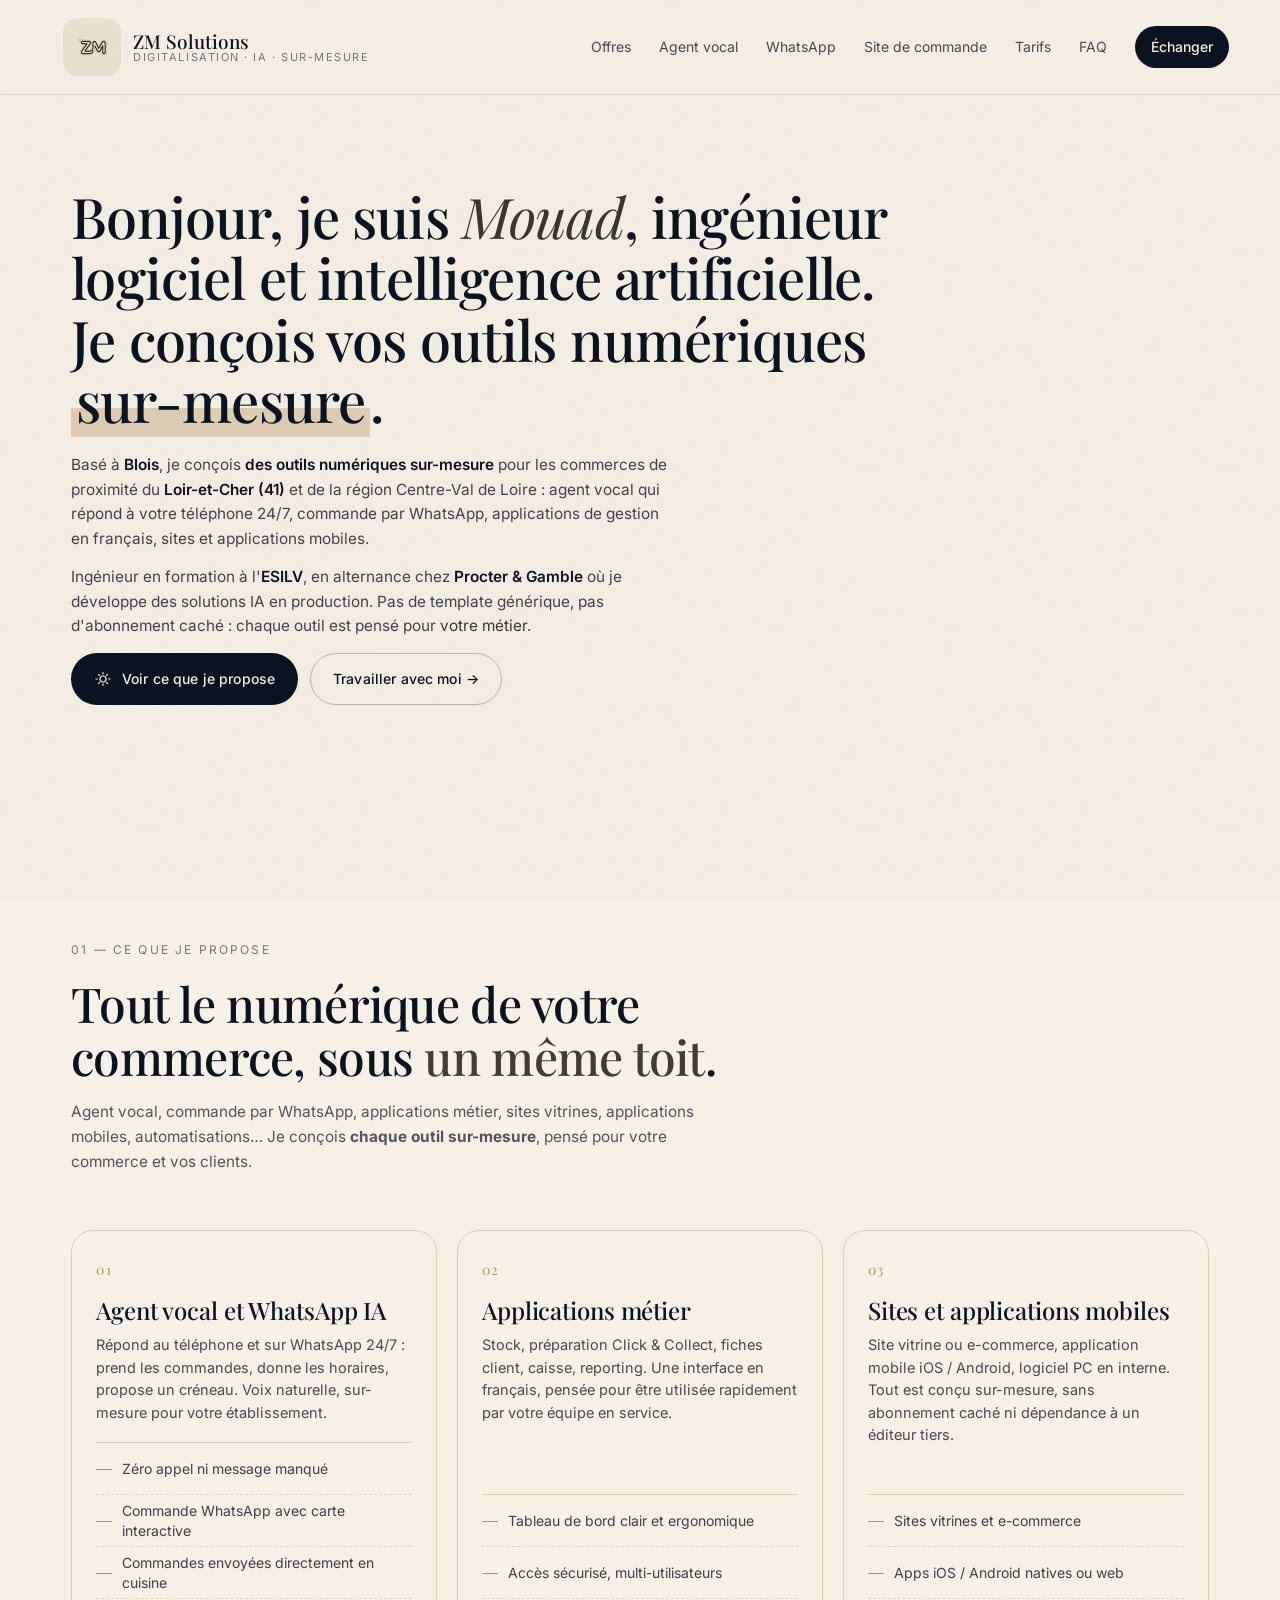
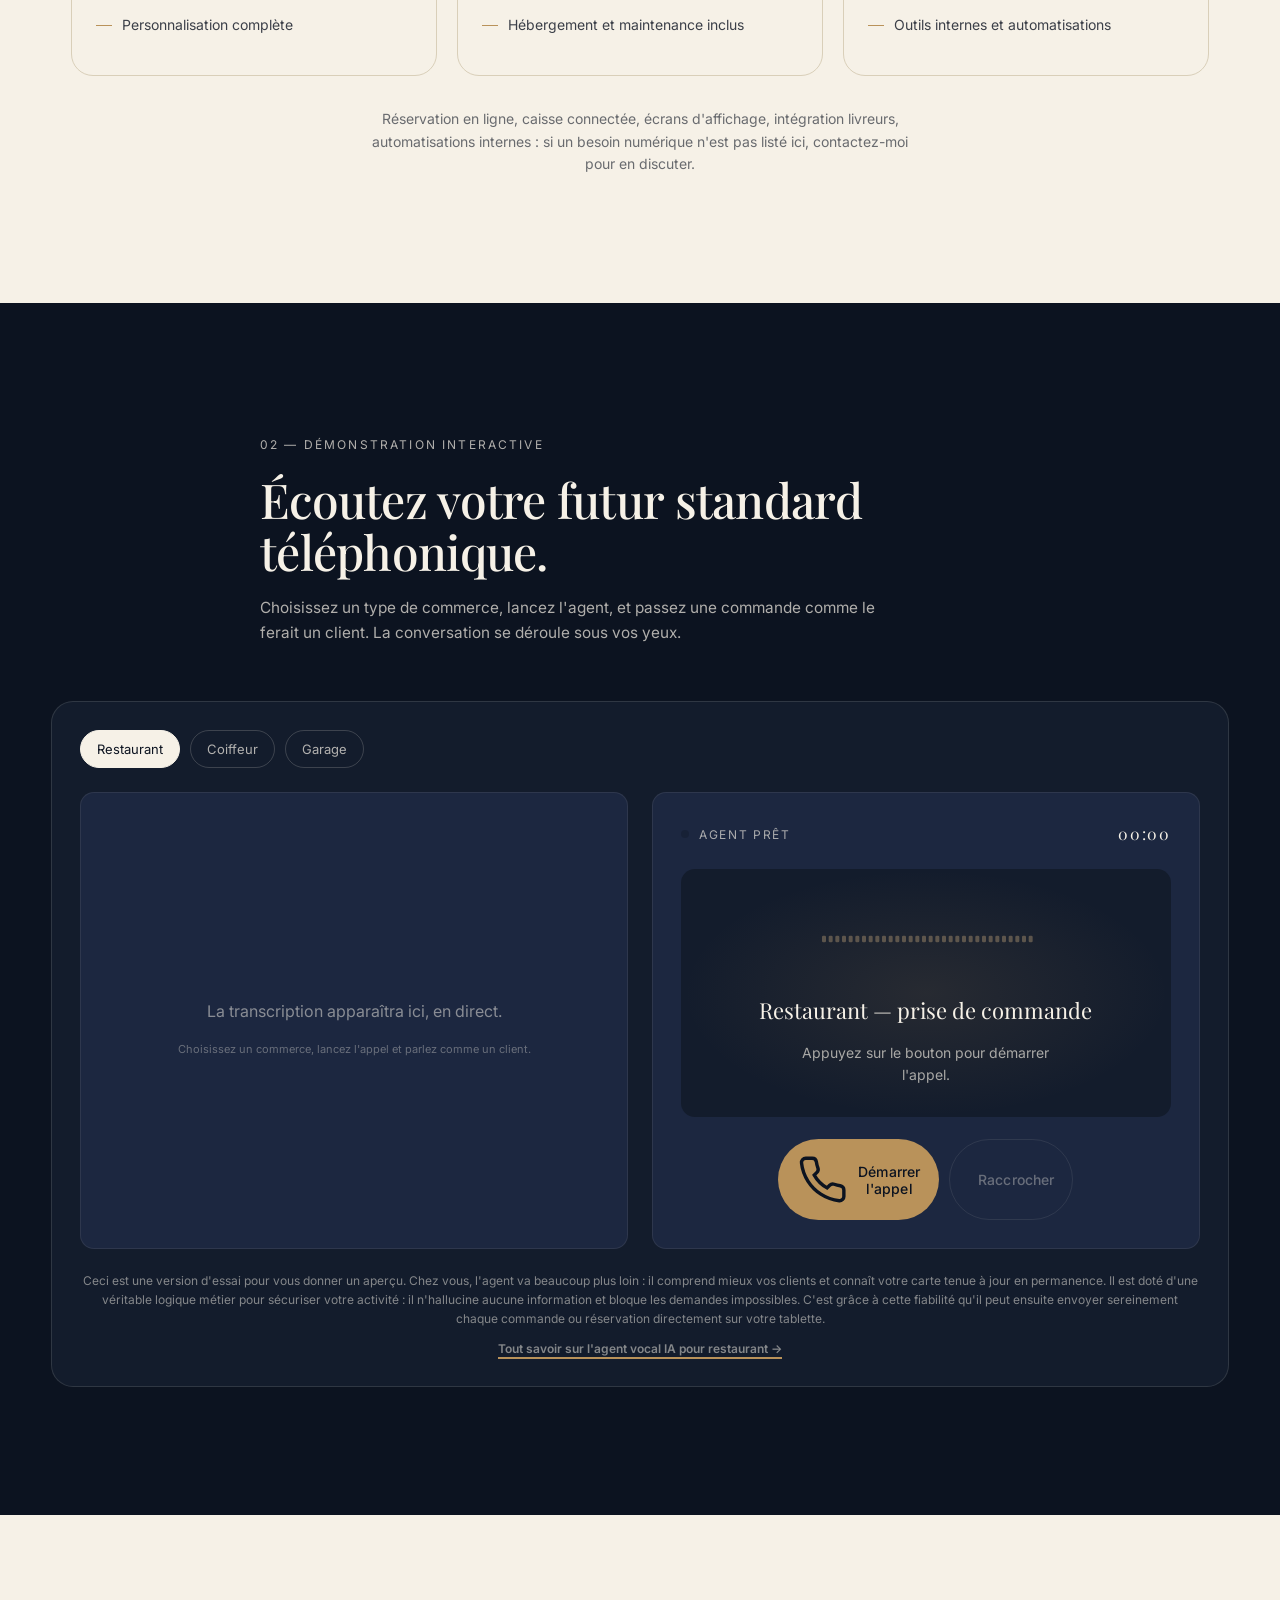
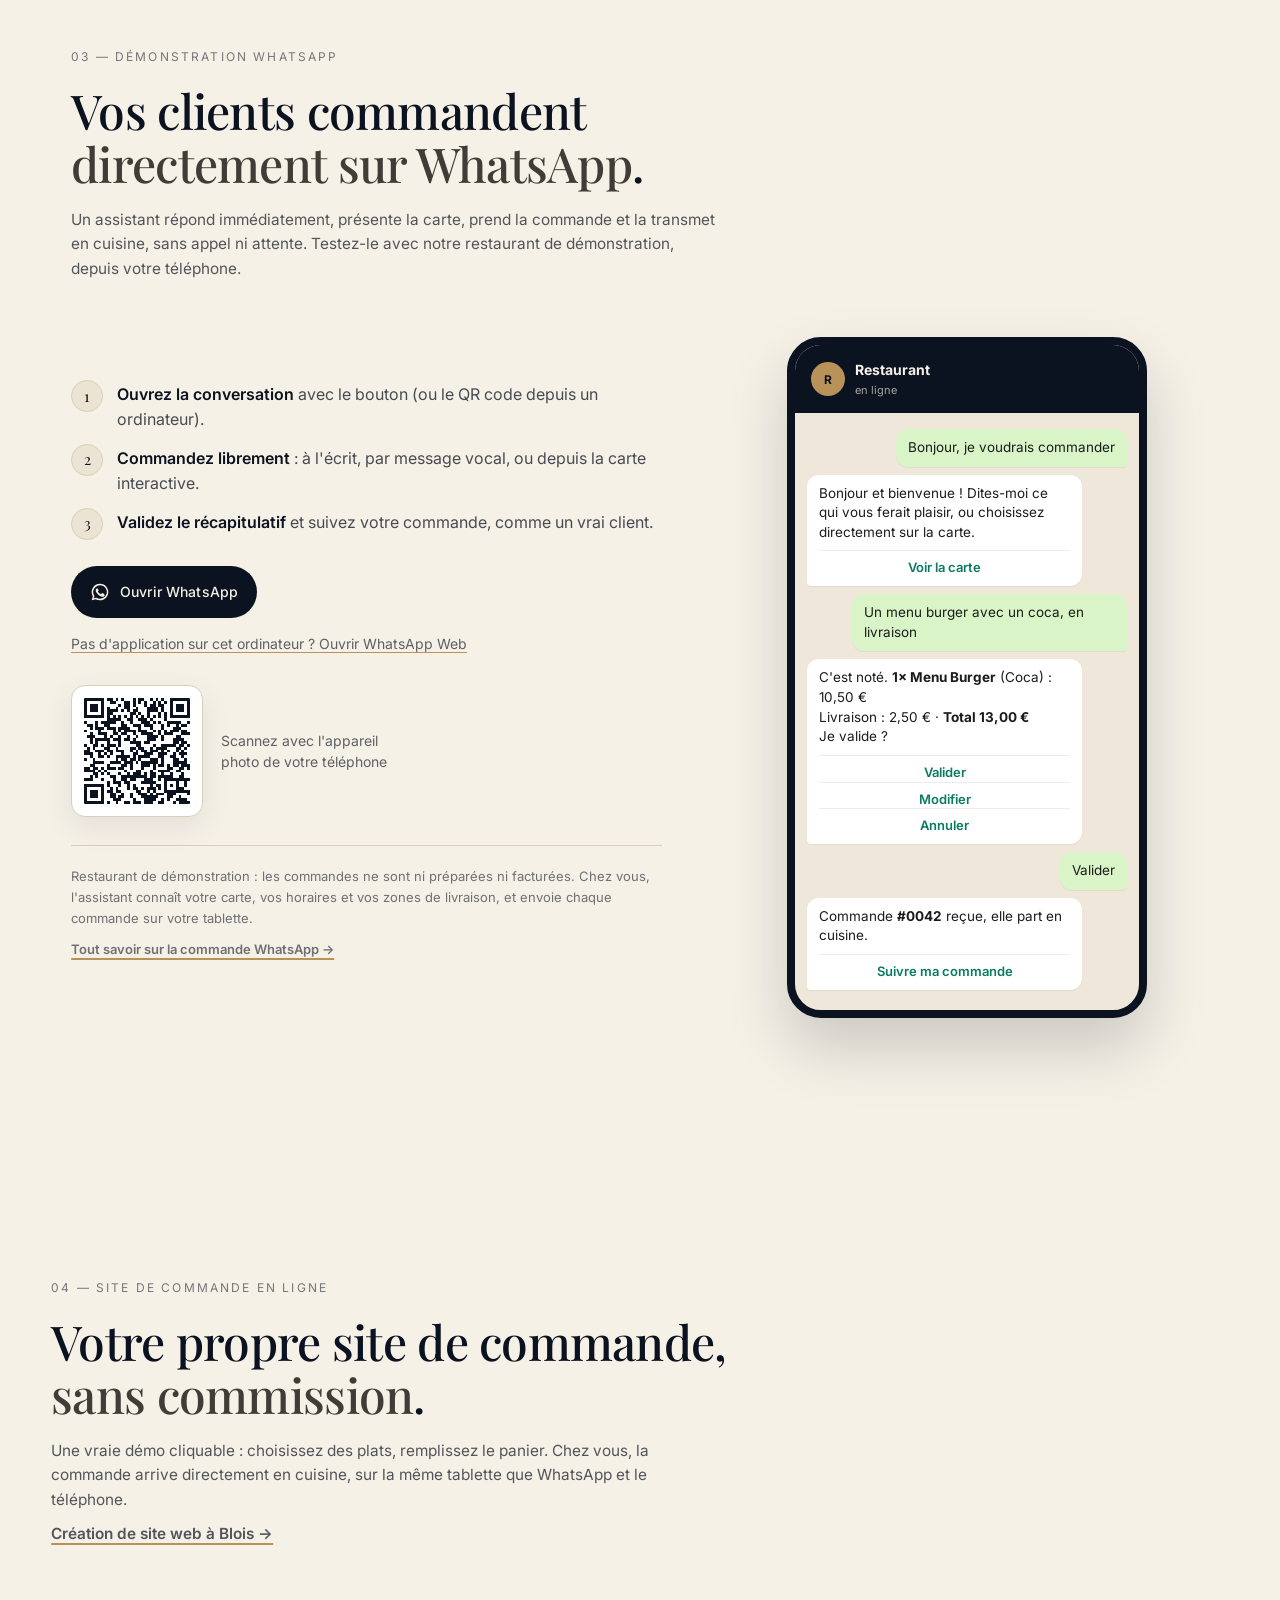
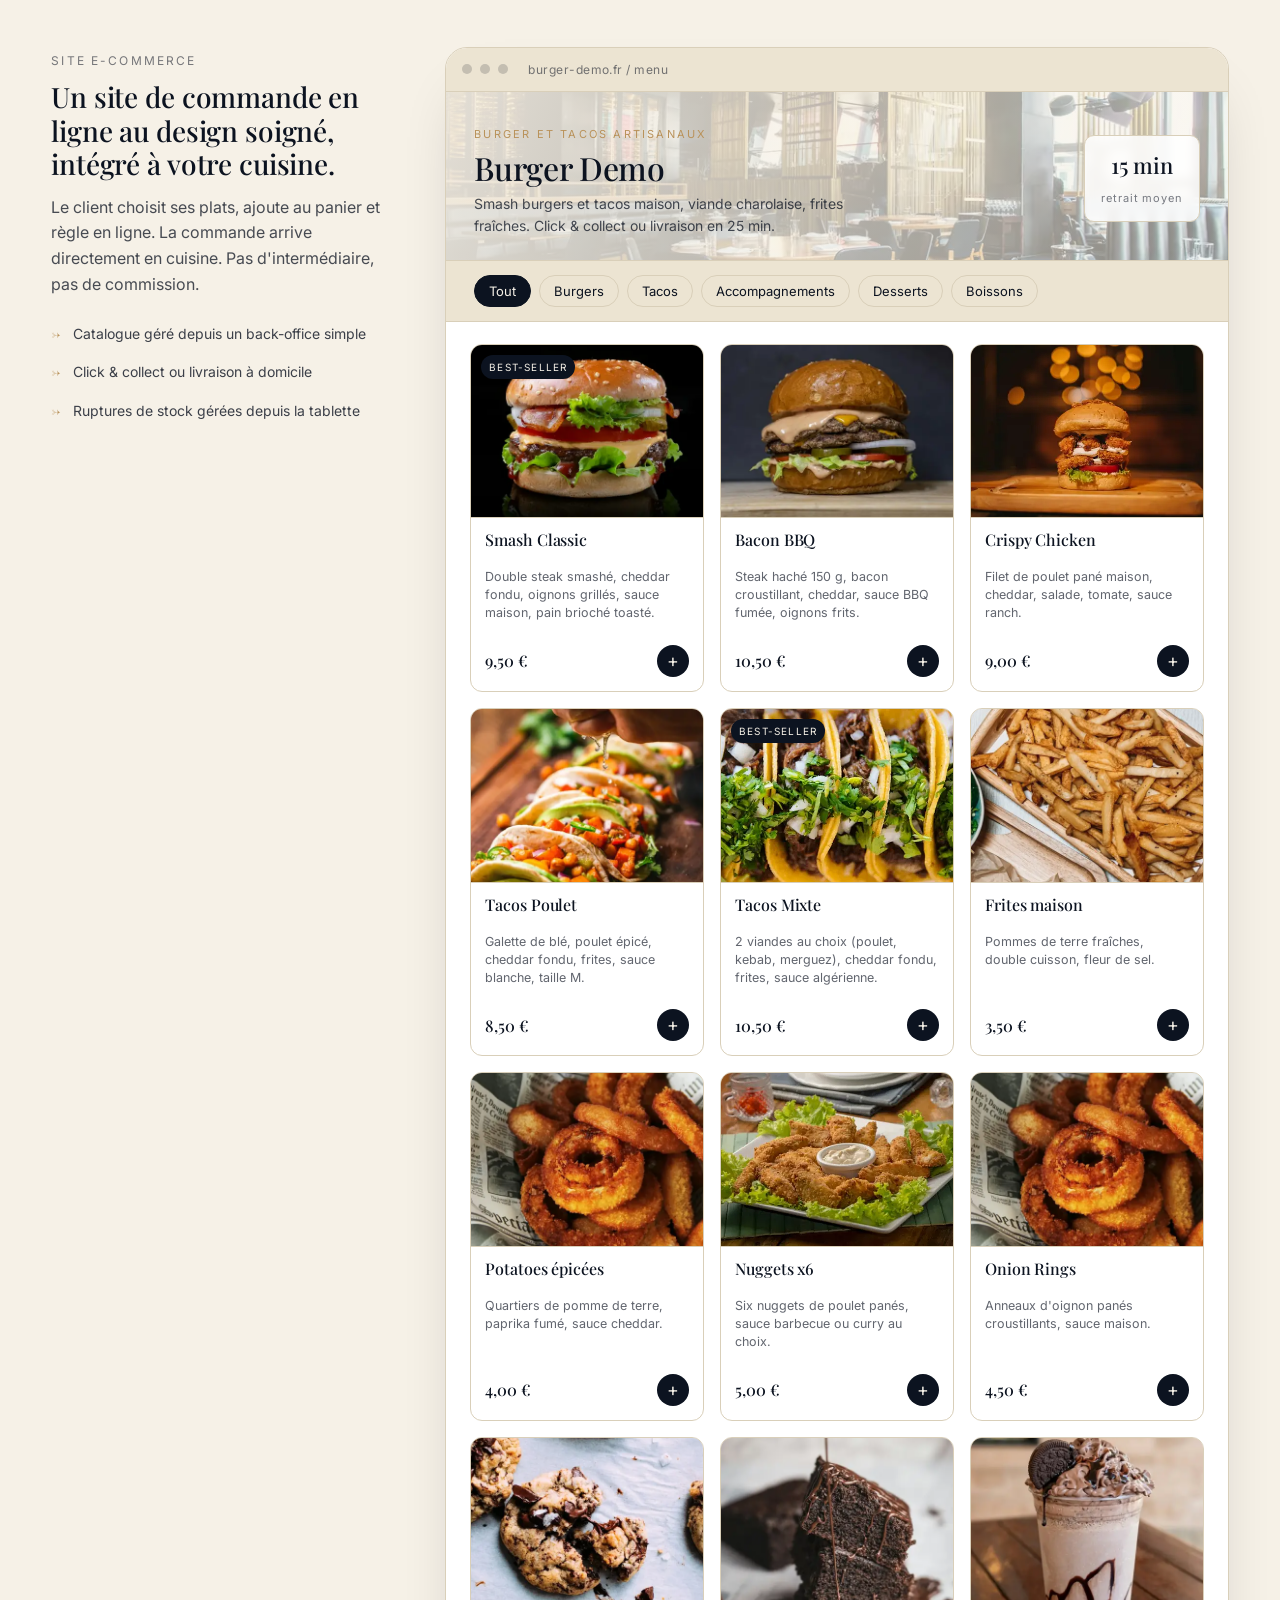
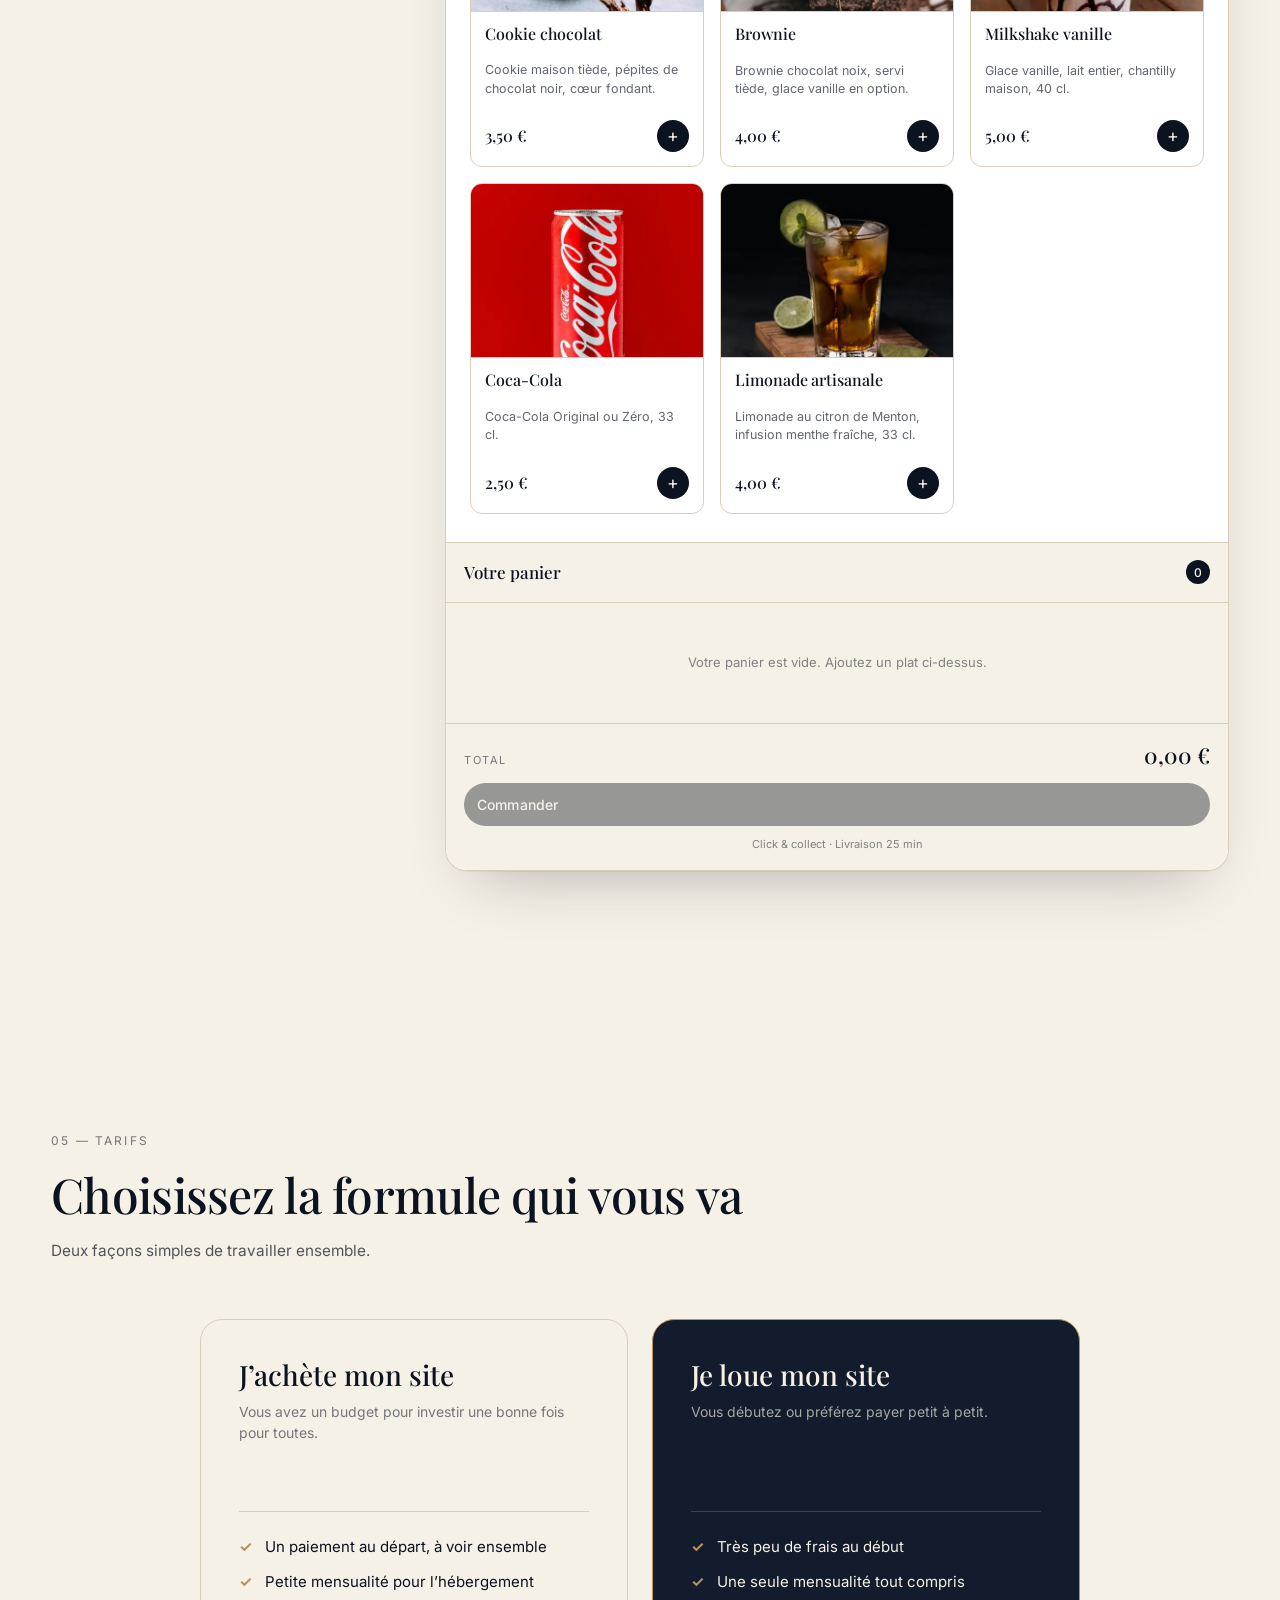
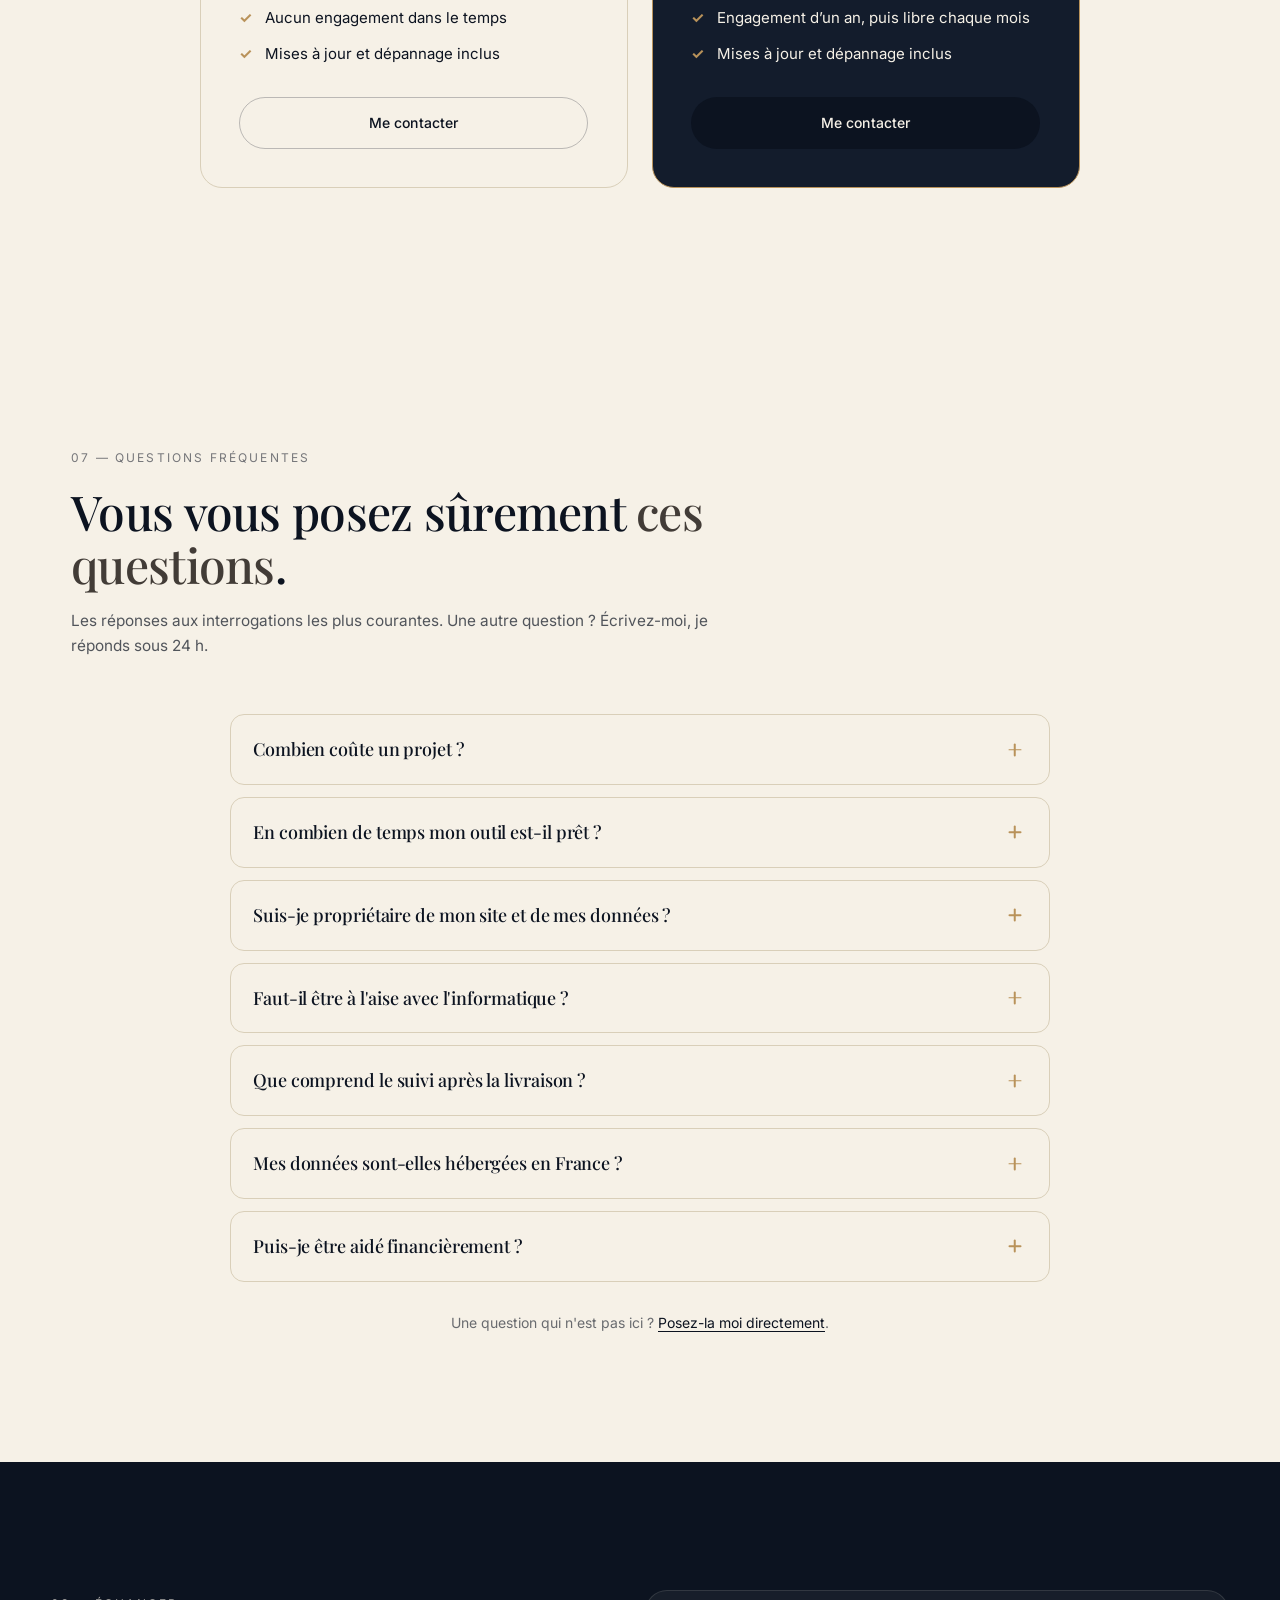
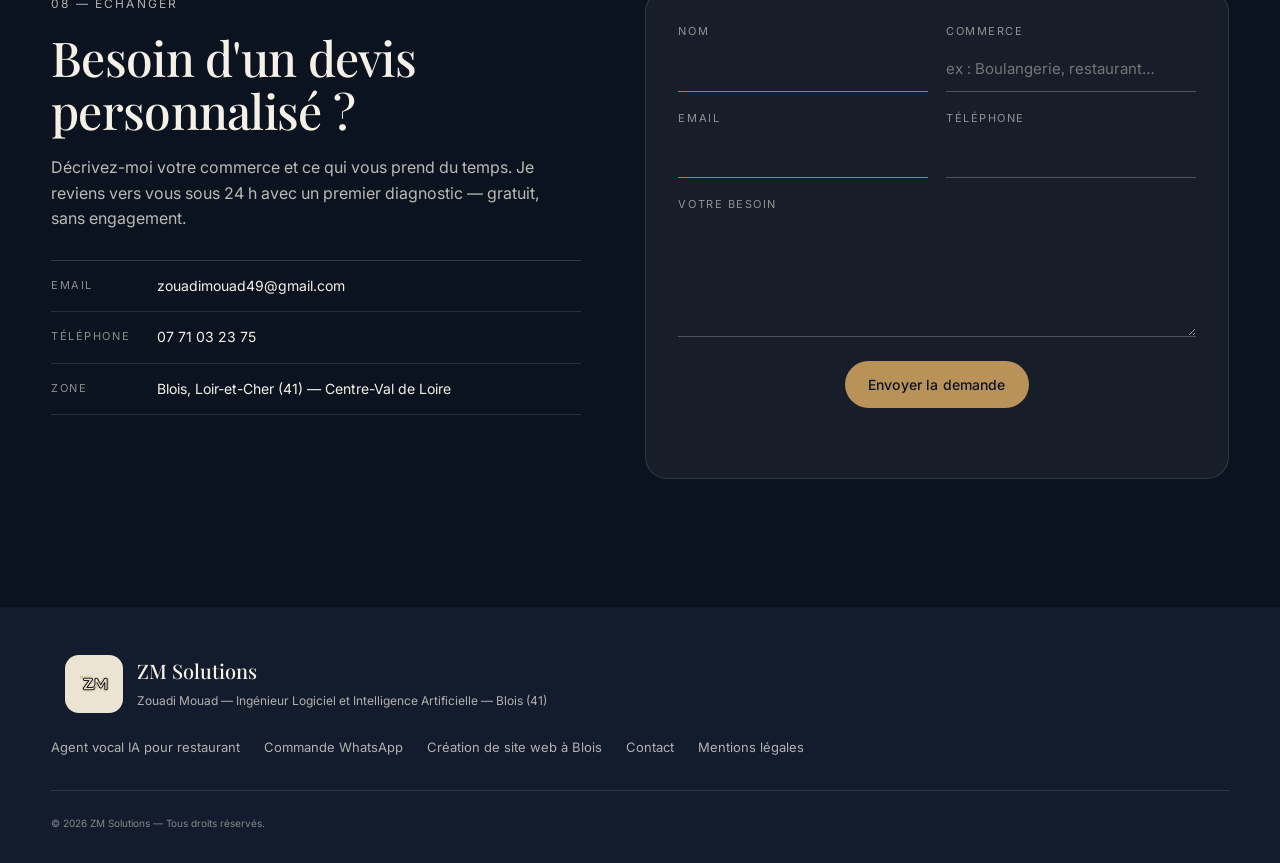
==== commit 8b589488: "Site: remove the portrait photo (hero and share image) Co-Authored-By: Claude Opus 5.5 <noreply@anth" ====
--- a/index.html
+++ b/index.html
@@ -41,7 +41,7 @@
   <link rel="preconnect" href="https://fonts.googleapis.com" />
   <link rel="preconnect" href="https://fonts.gstatic.com" crossorigin />
   <link href="https://fonts.googleapis.com/css2?family=Inter:wght@400;500;600;700&family=Playfair+Display:ital,wght@0,500;0,600;0,700;1,500&display=swap" rel="stylesheet" />
-  <link rel="stylesheet" href="/styles/site.css?v=8" />
+  <link rel="stylesheet" href="/styles/site.css?v=9" />
 
   <!-- ===== Données structurées : entreprise locale (Google) ===== -->
   <script type="application/ld+json">
@@ -56,6 +56,7 @@
     "email": "zouadimouad49@gmail.com",
     "telephone": "+33771032375",
     "priceRange": "€€",
+    "taxID": "10542693600016",
     "founder": {
       "@type": "Person",
       "name": "Mouad Zouadi",
@@ -158,19 +159,8 @@
   </header>
 
   <!-- ============== HERO PERSONNEL ============== -->
-  <section class="hero hero--portrait" id="top">
-    <div class="hero__grid">
-      <div class="hero__media">
-        <div class="hero__photo">
-          <picture><source srcset="/img/photo.webp" type="image/webp" /><img src="/img/photo.jpg" alt="Mouad Zouadi, ingénieur logiciel et IA à Blois, fondateur de ZM Solutions" width="712" height="587" fetchpriority="high" /></picture>
-          <div class="hero__photo-frame" aria-hidden="true"></div>
-        </div>
-        <div class="hero__signature" aria-hidden="true">
-          <span class="hero__sig-line">Mouad Zouadi</span>
-          <span class="hero__sig-sub">Fondateur — ZM Solutions</span>
-        </div>
-      </div>
-
+  <section class="hero" id="top">
+    <div class="hero__grid hero__grid--solo">
       <div class="hero__content">
         <h1 class="hero__title">
           Bonjour, je suis <em>Mouad</em>, ingénieur logiciel et intelligence artificielle.<br />
@@ -637,6 +627,6 @@
     </div>
   </footer>
 
-  <script type="module" src="/scripts/main.js?v=8"></script>
+  <script type="module" src="/scripts/main.js?v=11"></script>
 </body>
 </html>
--- a/styles/site.css
+++ b/styles/site.css
@@ -1,2 +1,2 @@
 /* Genere par tools/build.py depuis styles/main.css : ne pas modifier a la main. */
-:root{--ink: #0c1320;--ink-2: #131c2c;--ink-3: #1c2740;--paper: #f6f1e7;--paper-2: #ece4d2;--line: #d9cfb9;--gold: #b9925a;--gold-2: #d6b483;--rose: #c46a5b;--green: #6b8a5a;--red: #b04a3a;--amber: #c98a2b;--serif: 'Playfair Display','EB Garamond',Georgia,serif;--sans: 'Inter',-apple-system,BlinkMacSystemFont,'Segoe UI',sans-serif;--maxw: 1240px;--pad: clamp(20px,4vw,56px);--r: 14px;--r-lg: 22px;--ease: cubic-bezier(.2,.7,.2,1)}*{box-sizing: border-box}html{scroll-behavior: smooth;-webkit-text-size-adjust: 100%;overflow-x: hidden}body{margin: 0;font-family: var(--sans);font-size: 16px;line-height: 1.6;color: var(--ink);background: var(--paper);-webkit-font-smoothing: antialiased;text-rendering: optimizeLegibility;overflow-x: hidden;width: 100%}img{max-width: 100%;height: auto;display: block}a{color: inherit;text-decoration: none}button{font-family: inherit;cursor: pointer}::selection{background: var(--ink);color: var(--paper)}.grain{pointer-events: none;position: fixed;inset: 0;z-index: 9999;opacity: .035;mix-blend-mode: multiply;background-image: url("data:image/svg+xml;utf8,<svg xmlns='http://www.w3.org/2000/svg' width='180' height='180'><filter id='n'><feTurbulence type='fractalNoise' baseFrequency='0.9' numOctaves='2' stitchTiles='stitch'/><feColorMatrix values='0 0 0 0 0  0 0 0 0 0  0 0 0 0 0  0 0 0 .9 0'/></filter><rect width='100%' height='100%' filter='url(%23n)'/></svg>")}.dot{width: 8px;height: 8px;border-radius: 50%;background: var(--ink);display: inline-block}.dot--live{background: var(--green);animation: pulse 2.2s infinite}.dot--idle{background: color-mix(in oklab,var(--ink) 30%,transparent)}.dot--call{background: var(--rose);animation: pulse 1.4s infinite}@keyframes pulse{0%{box-shadow: 0 0 0 0 color-mix(in oklab,currentColor 50%,transparent)}70%{box-shadow: 0 0 0 10px transparent}100%{box-shadow: 0 0 0 0 transparent}}.reveal{opacity: 0;transform: translateY(24px);transition: opacity .8s var(--ease),transform .8s var(--ease)}.reveal.is-in{opacity: 1;transform: none}picture{display: contents}.btn{display: inline-flex;align-items: center;gap: 10px;padding: 14px 22px;border-radius: 999px;font-size: 14px;font-weight: 500;letter-spacing: .01em;border: 1px solid transparent;transition: transform .3s var(--ease),background .3s var(--ease),color .3s var(--ease),border-color .3s var(--ease);will-change: transform}.btn:hover{transform: translateY(-1px)}.btn:active{transform: translateY(0)}.btn__icon{display: inline-flex;width: 18px;height: 18px}.btn__icon svg{width: 100%;height: 100%}.btn--primary{background: var(--ink);color: var(--paper)}.btn--primary:hover{background: var(--ink-3)}.btn--ghost{background: transparent;color: var(--ink);border-color: color-mix(in oklab,var(--ink) 25%,transparent)}.btn--ghost:hover{border-color: var(--ink)}.btn--round{padding: 14px 18px}.btn--mini{padding: 8px 12px;font-size: 12px;background: var(--ink);color: var(--paper);border-radius: 8px}.btn--mini-ghost{background: transparent;color: var(--ink);border: 1px solid var(--line)}.btn--mini-ghost:hover{border-color: var(--ink)}.btn[disabled]{opacity: .35;cursor: not-allowed}.nav{position: sticky;top: 0;z-index: 100;display: flex;align-items: center;justify-content: space-between;padding: 18px var(--pad);background: color-mix(in oklab,var(--paper) 88%,transparent);backdrop-filter: saturate(140%) blur(10px);-webkit-backdrop-filter: saturate(140%) blur(10px);border-bottom: 1px solid color-mix(in oklab,var(--line) 60%,transparent)}.nav__brand{display: flex;align-items: center;gap: 12px}.nav__logo{width: 58px;height: 58px;border-radius: 14px;background: var(--paper-2);padding: 6px;object-fit: contain}.nav__wordmark{display: flex;flex-direction: column;line-height: 1.1}.nav__wordmark-main{font-family: var(--serif);font-weight: 500;font-size: 19px}.nav__wordmark-sub{font-size: 11px;letter-spacing: .14em;text-transform: uppercase;color: color-mix(in oklab,var(--ink) 55%,transparent)}.nav__links{display: flex;align-items: center;gap: 28px}.nav__links a{font-size: 14px;position: relative;color: color-mix(in oklab,var(--ink) 75%,transparent);transition: color .25s var(--ease)}.nav__links a::after{content: "";position: absolute;left: 0;right: 0;bottom: -6px;height: 1px;background: var(--ink);transform: scaleX(0);transform-origin: left;transition: transform .35s var(--ease)}.nav__links a:hover{color: var(--ink)}.nav__links a:hover::after{transform: scaleX(1)}.nav__cta{background: var(--ink);color: var(--paper) !important;padding: 10px 16px;border-radius: 999px;font-weight: 500}.nav__cta::after{display: none}.nav__cta:hover{background: var(--ink-3)}.nav__burger{display: none;background: none;border: 0;padding: 8px;flex-direction: column;gap: 4px}.nav__burger span{width: 22px;height: 1.5px;background: var(--ink)}.section{padding: clamp(72px,10vw,140px) var(--pad);max-width: var(--maxw);margin: 0 auto}.section--wide{max-width: 1440px}.section--dark{background: var(--ink);color: var(--paper);max-width: none;padding-left: var(--pad);padding-right: var(--pad)}.section--soft{background: var(--paper-2);max-width: none}.section--dark>*,.section--soft>*{max-width: var(--maxw);margin-left: auto;margin-right: auto}.section--dark .eyebrow,.section--dark .section__sub{color: color-mix(in oklab,var(--paper) 70%,transparent)}.section__head{max-width: 760px;margin-bottom: 56px}.eyebrow{display: inline-block;font-size: 12px;letter-spacing: .18em;text-transform: uppercase;color: color-mix(in oklab,var(--ink) 55%,transparent);margin-bottom: 18px}.eyebrow--small{margin-bottom: 10px}.section__title{font-family: var(--serif);font-weight: 500;font-size: clamp(28px,4vw,48px);line-height: 1.1;letter-spacing: -0.015em;margin: 0 0 18px}.section__title em{font-style: normal;font-weight: 500;color: color-mix(in oklab,var(--ink) 65%,var(--gold))}.section__sub{font-size: clamp(15px,1.2vw,17px);color: color-mix(in oklab,var(--ink) 70%,transparent);max-width: 65ch;margin: 0}.footer{padding: 48px var(--pad) 32px;background: var(--ink-2);color: color-mix(in oklab,var(--paper) 70%,transparent)}.footer__top{display: flex;justify-content: space-between;align-items: center;gap: 24px;flex-wrap: wrap;max-width: var(--maxw);margin: 0 auto;padding-bottom: 32px;border-bottom: 1px solid color-mix(in oklab,var(--paper) 12%,transparent)}.footer__brand{display: flex;align-items: center;gap: 14px}.footer__brand img{width: 58px;height: 58px;border-radius: 14px;background: var(--paper-2);padding: 6px;object-fit: contain}.footer__brand strong{font-family: var(--serif);font-weight: 500;font-size: 20px;color: var(--paper);display: block}.footer__brand span{font-size: 12px}.footer__nav{display: flex;gap: 24px;flex-wrap: wrap}.footer__nav a{font-size: 13px;transition: color .25s var(--ease)}.footer__nav a:hover{color: var(--paper)}.footer__bottom{display: flex;justify-content: space-between;gap: 16px;flex-wrap: wrap;max-width: var(--maxw);margin: 24px auto 0;font-size: 12px;color: color-mix(in oklab,var(--paper) 50%,transparent)}.amp{font-family: var(--sans);font-style: normal;font-weight: inherit}.field{display: flex;flex-direction: column;gap: 6px}.field--full{grid-column: 1 / -1}.field label{font-size: 11px;letter-spacing: .14em;text-transform: uppercase;color: color-mix(in oklab,var(--paper) 55%,transparent)}.field input,.field textarea{background: transparent;border: 0;border-bottom: 1px solid color-mix(in oklab,var(--paper) 25%,transparent);padding: 10px 0;color: var(--paper);font: inherit;font-size: 15px;transition: border-color .25s var(--ease)}.field input:focus,.field textarea:focus{outline: none;border-bottom-color: var(--gold)}.field textarea{resize: vertical;min-height: 80px}.field input:invalid:not(:placeholder-shown){border-bottom-color: var(--rose)}.field__actions{display: flex;justify-content: space-between;align-items: center;gap: 16px;flex-wrap: wrap;margin-top: 6px}.check{display: inline-flex;gap: 10px;align-items: flex-start;font-size: 13px;cursor: pointer;color: color-mix(in oklab,var(--paper) 70%,transparent)}.check input{accent-color: var(--gold);margin-top: 2px}.modal{position: fixed;inset: 0;z-index: 1000;display: flex;align-items: center;justify-content: center;padding: 20px;visibility: hidden;opacity: 0;transition: opacity .25s var(--ease),visibility .25s}.modal.is-open{visibility: visible;opacity: 1}.modal__backdrop{position: absolute;inset: 0;background: color-mix(in oklab,var(--ink) 65%,transparent);backdrop-filter: blur(4px)}.modal__panel{position: relative;background: var(--paper);border-radius: var(--r-lg);border: 1px solid var(--line);width: 100%;max-width: 520px;max-height: calc(100vh - 40px);overflow-y: auto;box-shadow: 0 50px 100px -30px rgba(0,0,0,.4);transform: translateY(20px) scale(.98);transition: transform .3s var(--ease)}.modal.is-open .modal__panel{transform: none}.modal__head{display: flex;align-items: center;justify-content: space-between;padding: 22px 24px;border-bottom: 1px solid var(--line)}.modal__head h3{margin: 0;font-family: var(--serif);font-weight: 500;font-size: 22px;letter-spacing: -0.005em}.modal__close{width: 36px;height: 36px;border-radius: 50%;background: transparent;border: 1px solid var(--line);color: var(--ink);font-size: 22px;line-height: 1;cursor: pointer;transition: all .2s var(--ease)}.modal__close:hover{background: var(--ink);color: var(--paper);border-color: var(--ink)}.modal__form{padding: 22px 24px 24px;display: flex;flex-direction: column;gap: 16px}.modal__form .field{display: flex;flex-direction: column;gap: 6px}.modal__form .field label{font-size: 11px;letter-spacing: .12em;text-transform: uppercase;color: color-mix(in oklab,var(--ink) 60%,transparent)}.modal__form .field input{background: #fff;border: 1px solid var(--line);border-radius: 8px;padding: 10px 12px;font: inherit;font-size: 14px;color: var(--ink)}.modal__form .field input:focus{outline: 2px solid var(--ink);outline-offset: 1px;border-color: var(--ink)}.field-row{display: grid;grid-template-columns: repeat(2,minmax(0,1fr));gap: 12px}.field-row .field input{min-width: 0;width: 100%}.field-row>.field:nth-child(3){grid-column: 1 / -1}.modal__actions{display: flex;gap: 10px;justify-content: flex-end;margin-top: 4px}.demo{display: grid;grid-template-columns: minmax(240px,0.7fr) minmax(0,1.6fr);gap: clamp(24px,4vw,64px);align-items: start;margin-top: clamp(60px,8vw,100px)}.demo--stacked{grid-template-columns: 1fr}.demo--stacked .demo__intro{position: static;max-width: 720px;margin-bottom: clamp(20px,3vw,36px)}.demo__intro{position: sticky;top: 110px;align-self: start}.demo--reverse{grid-template-columns: minmax(0,1.6fr) minmax(240px,0.7fr)}.demo--reverse>.demo__intro{order: 2}.demo__intro h3{font-family: var(--serif);font-weight: 500;font-size: clamp(22px,2.4vw,28px);line-height: 1.2;margin: 0 0 14px;letter-spacing: -0.005em}.demo__intro p{color: color-mix(in oklab,var(--ink) 75%,transparent);margin: 0 0 18px}.demo__bullets{list-style: none;padding: 0;margin: 0}.demo__bullets li{font-size: 14px;padding: 8px 0;position: relative;padding-left: 22px;color: color-mix(in oklab,var(--ink) 80%,transparent)}.demo__bullets li::before{content: "→";position: absolute;left: 0;color: var(--gold);font-family: var(--serif)}.mockup{background: #fff;border-radius: var(--r-lg);border: 1px solid var(--line);box-shadow: 0 30px 60px -30px color-mix(in oklab,var(--ink) 30%,transparent),0 1px 0 0 color-mix(in oklab,var(--ink) 6%,transparent);overflow: hidden}.mockup__chrome{display: flex;align-items: center;gap: 8px;padding: 12px 16px;background: var(--paper-2);border-bottom: 1px solid var(--line);font-size: 12px;color: color-mix(in oklab,var(--ink) 55%,transparent)}.mockup__chrome span{width: 10px;height: 10px;border-radius: 50%;background: color-mix(in oklab,var(--ink) 18%,transparent)}.mockup__chrome em{font-style: normal;margin-left: 12px;letter-spacing: .04em;font-family: var(--sans)}.mockup__body{padding: clamp(14px,2.5vw,22px);overflow-x: hidden}.hero{position: relative;padding: clamp(48px,7vw,96px) var(--pad) clamp(60px,8vw,110px);max-width: var(--maxw);margin: 0 auto}.hero__grid{display: grid;grid-template-columns: 0.85fr 1.15fr;gap: clamp(32px,5vw,80px);align-items: start}.hero__media{position: sticky;top: 100px}.hero__photo{position: relative;border-radius: var(--r-lg);overflow: hidden;background: var(--ink);aspect-ratio: 4 / 5;box-shadow: 0 40px 80px -40px color-mix(in oklab,var(--ink) 50%,transparent)}.hero__photo img{width: 100%;height: 100%;object-fit: cover;filter: contrast(1.02) saturate(0.95);transition: transform 1.2s var(--ease)}.hero__photo:hover img{transform: scale(1.03)}.hero__photo-frame{position: absolute;inset: 14px;border: 1px solid color-mix(in oklab,var(--paper) 40%,transparent);border-radius: calc(var(--r-lg) - 6px);pointer-events: none;mix-blend-mode: overlay}.hero__signature{margin-top: 22px;padding-left: 4px;display: flex;flex-direction: column;gap: 2px}.hero__sig-line{font-family: var(--serif);font-style: normal;font-weight: 500;font-size: 28px;letter-spacing: -0.01em;color: var(--ink)}.hero__sig-sub{font-size: 11px;letter-spacing: .18em;text-transform: uppercase;color: color-mix(in oklab,var(--ink) 55%,transparent)}.hero__content{min-width: 0}.hero__meta{display: inline-flex;align-items: center;gap: 10px;font-size: 12px;letter-spacing: .14em;text-transform: uppercase;color: color-mix(in oklab,var(--ink) 60%,transparent);margin-bottom: 24px}.hero__title{font-family: var(--serif);font-weight: 500;font-size: clamp(32px,4.8vw,56px);line-height: 1.1;letter-spacing: -0.015em;margin: 0 0 22px}.hero__title em{font-style: italic;font-weight: 400;color: color-mix(in oklab,var(--ink) 70%,var(--gold))}.hero__title .hl{background: linear-gradient(180deg,transparent 62%,color-mix(in oklab,var(--gold) 35%,transparent) 62%);padding: 0 .08em}.hero__lede{max-width: 60ch;font-size: clamp(15px,1.2vw,17px);color: color-mix(in oklab,var(--ink) 78%,transparent);margin: 0 0 14px}.hero__lede strong{color: var(--ink);font-weight: 600}.hero__lede em{font-style: normal;color: color-mix(in oklab,var(--ink) 70%,var(--gold))}.hero__columns{display: grid;grid-template-columns: 1fr 1fr;gap: 40px;margin: 36px 0 32px;padding-top: 32px;border-top: 1px solid var(--line)}.hero__ctas{display: flex;flex-wrap: wrap;gap: 12px}.timeline{list-style: none;padding: 0;margin: 0}.timeline li{position: relative;padding: 12px 0 12px 22px;border-bottom: 1px dashed color-mix(in oklab,var(--line) 80%,transparent)}.timeline li:last-child{border-bottom: 0}.timeline li::before{content: "";position: absolute;left: 0;top: 20px;width: 8px;height: 8px;border-radius: 50%;background: var(--gold);box-shadow: 0 0 0 4px color-mix(in oklab,var(--gold) 20%,transparent)}.timeline__date{display: block;font-size: 11px;letter-spacing: .14em;text-transform: uppercase;color: color-mix(in oklab,var(--ink) 55%,transparent);margin-bottom: 4px}.timeline strong{display: block;font-size: 14px;font-weight: 600}.timeline span:not(.timeline__date){display: block;font-size: 13px;color: color-mix(in oklab,var(--ink) 65%,transparent)}.skills{display: flex;flex-direction: column;gap: 18px}.skills__group h4{margin: 0 0 8px;font-family: var(--sans);font-size: 13px;font-weight: 500;color: var(--ink)}.skills__chips{display: flex;flex-wrap: wrap;gap: 6px}.skills__chips span{display: inline-flex;align-items: center;padding: 5px 11px;border-radius: 999px;font-size: 12px;background: var(--paper);border: 1px solid var(--line);color: color-mix(in oklab,var(--ink) 80%,transparent);transition: all .25s var(--ease)}.skills__chips span:hover{background: var(--ink);color: var(--paper);border-color: var(--ink)}.skills__chips--soft span{background: transparent;font-style: italic;font-family: var(--serif);font-size: 14px;border-color: color-mix(in oklab,var(--gold) 50%,var(--line));color: var(--ink)}.cards{display: grid;gap: 20px;grid-template-columns: repeat(3,1fr);grid-auto-rows: min-content}.cards--4{grid-template-columns: repeat(4,1fr)}@supports (grid-template-rows: subgrid){.cards{grid-template-rows: auto auto 1fr auto auto auto}.card{display: grid;grid-row: span 6;grid-template-rows: subgrid;row-gap: 0}.card__list{display: grid;grid-row: 4 / span 3;grid-template-rows: subgrid;margin: 0}}.cards__more{margin: 32px auto 0;max-width: 60ch;text-align: center;font-size: 14px;color: color-mix(in oklab,var(--ink) 60%,transparent)}.cards__more em{font-family: var(--serif);font-style: italic;font-size: 18px;color: var(--ink)}.card{position: relative;background: var(--paper);border: 1px solid var(--line);border-radius: var(--r-lg);padding: 28px 24px 24px;transition: transform .4s var(--ease),border-color .4s var(--ease),box-shadow .4s var(--ease);display: flex;flex-direction: column}.card:hover{transform: translateY(-4px);border-color: var(--ink);box-shadow: 0 30px 60px -30px color-mix(in oklab,var(--ink) 30%,transparent)}.card__num{font-family: var(--serif);font-size: 14px;color: var(--gold);margin-bottom: 14px;letter-spacing: .1em}.card h3{font-family: var(--serif);font-weight: 500;font-size: 24px;letter-spacing: -0.005em;margin: 0 0 10px;line-height: 1.2}.card p{color: color-mix(in oklab,var(--ink) 75%,transparent);margin: 0 0 18px;font-size: 14.5px;line-height: 1.55}.card__list{list-style: none;padding: 0;margin: auto 0 0;border-top: 1px solid var(--line)}.card__list li{font-size: 14px;padding: 12px 0;border-bottom: 1px dashed color-mix(in oklab,var(--line) 80%,transparent);position: relative;padding-left: 26px;color: color-mix(in oklab,var(--ink) 80%,transparent);display: flex;align-items: center;min-height: 52px;line-height: 1.4}.card__list li::before{content: "";position: absolute;left: 0;top: 50%;width: 16px;height: 1px;background: var(--gold)}.card__list li:last-child{border-bottom: 0}.agent{background: var(--ink-2);border: 1px solid color-mix(in oklab,var(--paper) 12%,transparent);border-radius: var(--r-lg);padding: 28px}.agent__choices{display: flex;flex-wrap: wrap;gap: 10px;margin-bottom: 24px}.chip{background: transparent;color: color-mix(in oklab,var(--paper) 70%,transparent);border: 1px solid color-mix(in oklab,var(--paper) 18%,transparent);padding: 10px 16px;border-radius: 999px;font-size: 13px;transition: all .25s var(--ease)}.chip:hover{color: var(--paper);border-color: color-mix(in oklab,var(--paper) 40%,transparent)}.chip.is-active{background: var(--paper);color: var(--ink);border-color: var(--paper)}.agent__panel{display: grid;grid-template-columns: 1fr 1fr;gap: 24px}.agent__phone{background: var(--ink-3);border-radius: var(--r);padding: 28px;display: flex;flex-direction: column;gap: 22px;border: 1px solid color-mix(in oklab,var(--paper) 8%,transparent)}.agent__status{display: flex;align-items: center;gap: 10px;font-size: 12px;letter-spacing: .14em;text-transform: uppercase;color: color-mix(in oklab,var(--paper) 65%,transparent)}.agent__timer{margin-left: auto;font-variant-numeric: tabular-nums;font-family: var(--serif);font-size: 16px;color: var(--paper)}.agent__visual{flex: 1;display: flex;flex-direction: column;align-items: center;justify-content: center;text-align: center;gap: 14px;padding: 30px 10px;background: radial-gradient(ellipse at center,color-mix(in oklab,var(--gold) 12%,transparent) 0%,transparent 70%),var(--ink-2);border-radius: var(--r);min-height: 220px}.wave{width: 100%;max-width: 280px;height: 80px}.wave rect{fill: var(--gold-2);transition: height .12s var(--ease),y .12s var(--ease),opacity .25s var(--ease);opacity: .35}.agent.is-active .wave rect,.agent.is-listening .wave rect{opacity: 1}.agent__shop{font-family: var(--serif);font-size: 22px;color: var(--paper)}.agent__caption{font-size: 14px;color: color-mix(in oklab,var(--paper) 65%,transparent);max-width: 32ch}.agent__controls{display: flex;gap: 10px;justify-content: center}.agent__controls .btn--primary{background: var(--gold);color: var(--ink)}.agent__controls .btn--primary:hover{background: var(--gold-2)}.agent__controls .btn--ghost{color: var(--paper);border-color: color-mix(in oklab,var(--paper) 25%,transparent)}.agent__controls .btn--ghost:hover{border-color: var(--paper)}.agent__transcript{background: var(--ink-3);border: 1px solid color-mix(in oklab,var(--paper) 8%,transparent);border-radius: var(--r);padding: 22px;height: 100%;min-height: 360px;overflow-y: auto;display: flex;flex-direction: column;gap: 14px;scroll-behavior: smooth}.agent__placeholder{margin: auto;text-align: center;color: color-mix(in oklab,var(--paper) 50%,transparent)}.agent__placeholder small{display: block;margin-top: 8px;font-size: 11px;opacity: .7}.bubble{max-width: 85%;padding: 12px 16px;border-radius: 14px;font-size: 14px;line-height: 1.5;animation: bubbleIn .4s var(--ease) both}@keyframes bubbleIn{from{opacity: 0;transform: translateY(8px)}to{opacity: 1;transform: translateY(0)}}.bubble--ai{align-self: flex-start;background: color-mix(in oklab,var(--paper) 92%,var(--gold));color: var(--ink);border-bottom-left-radius: 4px}.bubble--user{align-self: flex-end;background: color-mix(in oklab,var(--ink) 70%,var(--paper));color: var(--paper);border-bottom-right-radius: 4px;border: 1px solid color-mix(in oklab,var(--paper) 15%,transparent)}.bubble__role{display: block;font-size: 10px;letter-spacing: .14em;text-transform: uppercase;opacity: .55;margin-bottom: 4px}.bubble__text{display: block;white-space: pre-wrap;word-break: break-word}.bubble--typing{padding: 14px 16px}.bubble--typing span{display: inline-block;width: 6px;height: 6px;margin: 0 2px;border-radius: 50%;background: currentColor;opacity: .35;animation: typing 1.2s infinite}.bubble--typing span:nth-child(2){animation-delay: .15s}.bubble--typing span:nth-child(3){animation-delay: .3s}@keyframes typing{0%,60%,100%{transform: translateY(0);opacity: .35}30%{transform: translateY(-3px);opacity: 1}}.agent__note{margin: 22px 0 0;font-size: 12px;text-align: center;color: color-mix(in oklab,var(--paper) 50%,transparent)}.wa{display: grid;grid-template-columns: minmax(0,1.1fr) minmax(0,.9fr);gap: clamp(28px,5vw,72px);align-items: center}.wa__steps{list-style: none;counter-reset: wa;padding: 0;margin: 0 0 32px;display: grid;gap: 14px}.wa__steps li{counter-increment: wa;position: relative;padding-left: 46px;color: color-mix(in oklab,var(--ink) 75%,transparent);line-height: 1.55}.wa__steps li::before{content: counter(wa);position: absolute;left: 0;top: -2px;width: 30px;height: 30px;border-radius: 50%;display: grid;place-items: center;font-family: var(--serif);font-size: 15px;color: var(--ink);background: var(--paper-2);border: 1px solid var(--line)}.wa__steps strong{color: var(--ink);font-weight: 600}.wa__actions{display: flex;flex-wrap: wrap;align-items: center;gap: 14px 22px}.wa__open svg{width: 20px;height: 20px}.wa__web{font-size: 14px;color: color-mix(in oklab,var(--ink) 65%,transparent);text-decoration: underline;text-underline-offset: 3px;text-decoration-color: var(--gold)}.wa__web:hover{color: var(--ink)}.wa__qr{margin: 30px 0 0;display: flex;align-items: center;gap: 18px}.wa__qr svg{width: 132px;height: 132px;flex: none;padding: 12px;background: #fff;border-radius: var(--r);border: 1px solid var(--line);box-shadow: 0 10px 30px rgba(12,19,32,.08)}.wa__qr figcaption{max-width: 190px;font-size: 14px;line-height: 1.5;color: color-mix(in oklab,var(--ink) 65%,transparent)}.wa__note{margin-top: 28px;padding-top: 20px;border-top: 1px solid var(--line);font-size: 13px;line-height: 1.6;color: color-mix(in oklab,var(--ink) 58%,transparent)}.wa__phone{justify-self: center;width: min(100%,360px);background: #efe7da;border: 8px solid var(--ink);border-radius: 34px;overflow: hidden;box-shadow: 0 30px 60px rgba(12,19,32,.18)}.wa__bar{display: flex;align-items: center;gap: 10px;padding: 14px 16px;background: var(--ink);color: var(--paper);font-size: 14px}.wa__bar small{display: block;font-size: 11px;opacity: .65}.wa__avatar{width: 34px;height: 34px;border-radius: 50%;display: grid;place-items: center;background: var(--gold);color: var(--ink);font-size: 12px;font-weight: 700}.wa__chat{padding: 16px 12px 20px;display: grid;gap: 8px}.msg{margin: 0;max-width: 86%;padding: 9px 12px;border-radius: 12px 12px 12px 4px;background: #fff;color: #1c1c1c;font-size: 13.5px;line-height: 1.45;box-shadow: 0 1px 1px rgba(0,0,0,.06)}.msg--me{justify-self: end;background: #d9f4c7;border-radius: 12px 12px 4px 12px}.msg__btn,.msg__btns span{display: block;margin-top: 8px;padding-top: 7px;border-top: 1px solid #ececec;text-align: center;color: #0b7a62;font-weight: 600;font-size: 13px}.msg__btns{display: block}.msg__btns span + span{margin-top: 0}@media (prefers-reduced-motion: no-preference){.wa__chat .msg{animation: waIn .5s var(--ease) both}.wa__chat .msg:nth-child(2){animation-delay: .15s}.wa__chat .msg:nth-child(3){animation-delay: .3s}.wa__chat .msg:nth-child(4){animation-delay: .45s}.wa__chat .msg:nth-child(5){animation-delay: .6s}.wa__chat .msg:nth-child(6){animation-delay: .75s}}@keyframes waIn{from{opacity: 0;transform: translateY(8px)}}@media (max-width: 860px){.wa{grid-template-columns: 1fr}.wa__phone{order: -1}}@media (hover: none) and (pointer: coarse){.wa__qr,.wa__web{display: none}.wa__open{width: 100%;justify-content: center}}.mockup--shop .mockup__body{padding: 0}.shop__body{background: #fff}.shop__hero{display: grid;grid-template-columns: 1.5fr 1fr;gap: 24px;padding: 28px 28px 22px;align-items: center;border-bottom: 1px solid var(--line);background: linear-gradient(115deg,rgba(246,241,231,.92),rgba(246,241,231,.55)),url("/img/shop-hero.jpg") center/cover;background: linear-gradient(115deg,rgba(246,241,231,.92),rgba(246,241,231,.55)),image-set(url("/img/shop-hero.webp") type("image/webp"),url("/img/shop-hero.jpg") type("image/jpeg")) center/cover}.shop__eyebrow{display: inline-block;margin-bottom: 6px;font-size: 11px;letter-spacing: .2em;text-transform: uppercase;color: var(--gold)}.shop__hero h4{font-family: var(--serif);font-weight: 500;font-size: clamp(24px,3vw,32px);margin: 0 0 8px;line-height: 1.1;letter-spacing: -0.01em}.shop__hero p{font-size: 14px;margin: 0;max-width: 50ch;color: color-mix(in oklab,var(--ink) 75%,transparent)}.shop__hero-meta{display: flex;gap: 16px;justify-content: flex-end;flex-wrap: wrap}.shop__hero-meta>div{background: rgba(255,255,255,.85);border: 1px solid var(--line);border-radius: 10px;padding: 12px 16px;min-width: 110px;text-align: center;backdrop-filter: blur(4px)}.shop__hero-meta strong{display: block;font-family: var(--serif);font-weight: 500;font-size: 22px}.shop__hero-meta span{font-size: 11px;letter-spacing: .08em;color: color-mix(in oklab,var(--ink) 55%,transparent)}.shop__cats{display: flex;gap: 8px;flex-wrap: wrap;padding: 14px 28px;background: var(--paper-2);border-bottom: 1px solid var(--line)}.shop__cat{background: transparent;border: 1px solid var(--line);color: var(--ink);padding: 7px 14px;border-radius: 999px;font-size: 13px;cursor: pointer;transition: all .2s var(--ease)}.shop__cat:hover{border-color: var(--ink)}.shop__cat.is-active{background: var(--ink);color: var(--paper);border-color: var(--ink)}.shop__layout{display: block}.shop__menu{display: grid;grid-template-columns: repeat(auto-fill,minmax(200px,1fr));gap: 16px;padding: 22px 24px 28px}.shop-item{display: flex;flex-direction: column;background: #fff;border: 1px solid var(--line);border-radius: 12px;overflow: hidden;position: relative;transition: transform .3s var(--ease),box-shadow .3s var(--ease),border-color .3s var(--ease)}.shop-item:hover{transform: translateY(-4px);border-color: var(--ink);box-shadow: 0 24px 40px -24px rgba(0,0,0,.18)}.shop-item__img{aspect-ratio: 4 / 3;width: 100%;position: relative;background-color: color-mix(in oklab,var(--paper) 70%,var(--gold));background-image: linear-gradient(135deg,color-mix(in oklab,var(--paper) 60%,white),var(--paper));background-size: cover;background-position: center;background-repeat: no-repeat;border-bottom: 1px solid var(--line)}.shop-item__tag{position: absolute;top: 10px;left: 10px;background: var(--ink);color: var(--paper);font-size: 10px;letter-spacing: .12em;text-transform: uppercase;padding: 4px 8px;border-radius: 999px}.shop-item__tag--veg{background: var(--green)}.shop-item__body{padding: 12px 14px 14px;display: flex;flex-direction: column;gap: 6px;flex: 1}.shop-item__name{font-family: var(--serif);font-weight: 500;font-size: 16px;line-height: 1.2;letter-spacing: -0.005em}.shop-item__desc{font-size: 12.5px;line-height: 1.45;flex: 1;color: color-mix(in oklab,var(--ink) 65%,transparent)}.shop-item__foot{display: flex;align-items: center;justify-content: space-between;margin-top: 4px}.shop-item__price{font-family: var(--serif);font-weight: 500;font-size: 16px;font-variant-numeric: tabular-nums}.shop-item__add{background: var(--ink);color: var(--paper);border: 0;width: 32px;height: 32px;border-radius: 50%;font-size: 18px;line-height: 1;cursor: pointer;transition: all .2s var(--ease);display: inline-flex;align-items: center;justify-content: center}.shop-item__add:hover{background: var(--gold);transform: scale(1.08)}.shop-item.is-just-added{animation: itemAdded .5s var(--ease)}@keyframes itemAdded{0%,100%{transform: translateY(0)}50%{transform: translateY(-6px);box-shadow: 0 30px 50px -20px color-mix(in oklab,var(--gold) 40%,transparent)}}.shop__cart{background: var(--paper);border-top: 1px solid var(--line);display: flex;flex-direction: column}.shop__cart-head{display: flex;align-items: center;justify-content: space-between;padding: 16px 18px;border-bottom: 1px solid var(--line);font-family: var(--serif);font-size: 17px;font-weight: 500}.shop__cart-count{display: inline-flex;align-items: center;justify-content: center;min-width: 24px;height: 24px;padding: 0 8px;background: var(--ink);color: var(--paper);border-radius: 999px;font-family: var(--sans);font-size: 12px;font-weight: 500}.shop__cart-body{flex: 1;padding: 12px 18px;display: flex;flex-direction: column;gap: 10px;min-height: 120px}.shop__cart-empty{margin: auto 0;padding: 20px 0;text-align: center;font-size: 13px;color: color-mix(in oklab,var(--ink) 50%,transparent)}.cart-line{display: grid;grid-template-columns: 44px 1fr auto;gap: 10px;align-items: center;font-size: 13px}.cart-line__img{width: 44px;height: 44px;border-radius: 8px;background-size: cover;background-position: center;background-color: var(--paper-2);flex-shrink: 0}.cart-line__name{line-height: 1.3}.cart-line__name small{display: block;margin-top: 2px;color: color-mix(in oklab,var(--ink) 55%,transparent);font-size: 11px}.cart-line__qty{display: inline-flex;align-items: center;gap: 6px}.cart-line__qty button{width: 22px;height: 22px;border: 1px solid var(--line);background: #fff;border-radius: 50%;font-size: 14px;line-height: 1;cursor: pointer;color: var(--ink);display: inline-flex;align-items: center;justify-content: center;transition: all .2s var(--ease)}.cart-line__qty button:hover{background: var(--ink);color: var(--paper);border-color: var(--ink)}.cart-line__qty span{min-width: 18px;text-align: center;font-variant-numeric: tabular-nums}.shop__cart-foot{border-top: 1px solid var(--line);padding: 14px 18px 16px;display: flex;flex-direction: column;gap: 10px}.shop__cart-total{display: flex;justify-content: space-between;align-items: baseline}.shop__cart-total span{font-size: 11px;letter-spacing: .14em;text-transform: uppercase;color: color-mix(in oklab,var(--ink) 55%,transparent)}.shop__cart-total strong{font-family: var(--serif);font-weight: 500;font-size: 22px;font-variant-numeric: tabular-nums}.shop__cart-cta{width: 100%;padding: 12px}.shop__cart-cta:disabled{opacity: .4;cursor: not-allowed}.shop__cart-note{margin: 0;text-align: center;font-size: 11px;color: color-mix(in oklab,var(--ink) 50%,transparent)}.shop__toast{position: absolute;bottom: 20px;left: 50%;z-index: 10;transform: translateX(-50%) translateY(20px);background: var(--ink);color: var(--paper);padding: 10px 18px;border-radius: 999px;font-size: 13px;opacity: 0;pointer-events: none;transition: all .35s var(--ease)}.shop__toast.is-visible{opacity: 1;transform: translateX(-50%) translateY(0)}.pricing{display: flex;flex-direction: column}.pricing__grid{display: grid;grid-template-columns: 1fr 1fr;gap: 24px;width: 100%;max-width: 880px;margin: 0 auto}.pricing__card{display: flex;flex-direction: column;background: var(--paper);border: 1px solid var(--line);border-radius: var(--r-lg);padding: clamp(28px,3vw,40px)}.pricing__card--featured{background: var(--ink-2);border-color: var(--gold);color: var(--paper)}.pricing__card-head{min-height: 124px;margin-bottom: 28px;display: flex;flex-direction: column;justify-content: flex-start}.pricing__name{font-family: var(--serif);font-size: clamp(22px,2.2vw,28px);font-weight: 500;line-height: 1.15;margin: 0 0 10px}.pricing__target{font-size: 14px;line-height: 1.5;color: color-mix(in oklab,var(--ink) 55%,transparent);margin: 0}.pricing__card--featured .pricing__target{color: color-mix(in oklab,var(--paper) 65%,transparent)}.pricing__from{margin: 8px 0 0;font-size: 14px;color: color-mix(in oklab,var(--ink) 65%,transparent)}.pricing__from strong{font-family: var(--serif);font-size: 18px;font-weight: 600;color: var(--ink)}.pricing__card--featured .pricing__from{color: color-mix(in oklab,var(--paper) 70%,transparent)}.pricing__card--featured .pricing__from strong{color: var(--gold-2)}.pricing__list{list-style: none;margin: 0 0 32px;padding: 24px 0 0;border-top: 1px solid var(--line);display: flex;flex-direction: column;gap: 14px;flex: 1;font-size: 15px;line-height: 1.45}.pricing__card--featured .pricing__list{border-top-color: color-mix(in oklab,var(--paper) 18%,transparent)}.pricing__list li{position: relative;padding-left: 26px}.pricing__list li::before{content: "✓";position: absolute;left: 0;top: 0;color: var(--gold);font-weight: 700}.pricing__card .btn{width: 100%;justify-content: center;text-align: center}@media (max-width: 720px){.pricing__grid{grid-template-columns: 1fr}}.faq{max-width: 820px;margin: 0 auto;display: flex;flex-direction: column;gap: 12px}.faq__item{background: var(--paper);border: 1px solid var(--line);border-radius: var(--r);overflow: hidden;transition: border-color .3s var(--ease),box-shadow .3s var(--ease)}.faq__item[open]{border-color: var(--ink);box-shadow: 0 24px 50px -34px color-mix(in oklab,var(--ink) 35%,transparent)}.faq__q{list-style: none;cursor: pointer;display: flex;align-items: center;gap: 16px;padding: 20px 22px;font-family: var(--serif);font-size: 18px;font-weight: 500;letter-spacing: -0.005em;color: var(--ink)}.faq__q::-webkit-details-marker{display: none}.faq__q:hover{color: var(--gold)}.faq__icon{margin-left: auto;flex-shrink: 0;width: 24px;height: 24px;position: relative}.faq__icon::before,.faq__icon::after{content: "";position: absolute;top: 50%;left: 50%;width: 13px;height: 1.5px;border-radius: 2px;background: var(--gold);transform: translate(-50%,-50%);transition: transform .3s var(--ease),opacity .3s var(--ease)}.faq__icon::after{transform: translate(-50%,-50%) rotate(90deg)}.faq__item[open] .faq__icon::after{opacity: 0;transform: translate(-50%,-50%) rotate(0)}.faq__a{padding: 0 22px 22px;margin: 0;font-size: 14.5px;line-height: 1.65;color: color-mix(in oklab,var(--ink) 72%,transparent)}.faq__a strong{color: var(--ink);font-weight: 600}.faq__more{margin: 30px auto 0;max-width: 60ch;text-align: center;font-size: 14px;color: color-mix(in oklab,var(--ink) 60%,transparent)}.faq__more a{color: var(--ink);text-decoration: underline;text-underline-offset: 3px}.quotes{display: grid;gap: 24px;grid-template-columns: repeat(3,1fr)}.quote{margin: 0;background: var(--paper);border: 1px solid var(--line);border-radius: var(--r-lg);padding: 32px 28px;display: flex;flex-direction: column;gap: 18px}.quote__logo{width: 56px;height: 56px;color: var(--gold)}.quote__logo svg{width: 100%;height: 100%}.quote blockquote{margin: 0;font-family: var(--serif);font-style: italic;font-size: 18px;line-height: 1.4;letter-spacing: -0.01em;color: var(--ink)}.quote figcaption{display: flex;flex-direction: column;gap: 2px}.quote figcaption strong{font-weight: 600;font-size: 14px}.quote figcaption span{font-size: 12px;color: color-mix(in oklab,var(--ink) 55%,transparent)}.contact{display: grid;grid-template-columns: 1fr 1.1fr;gap: clamp(32px,5vw,80px);align-items: start}.contact .section__title{color: var(--paper)}.contact__intro p{color: color-mix(in oklab,var(--paper) 75%,transparent);max-width: 50ch}.contact__channels{list-style: none;padding: 0;margin: 28px 0 0;border-top: 1px solid color-mix(in oklab,var(--paper) 18%,transparent)}.contact__channels li{display: flex;gap: 16px;padding: 14px 0;border-bottom: 1px solid color-mix(in oklab,var(--paper) 12%,transparent);font-size: 14px}.contact__channels span:first-child{width: 90px;flex-shrink: 0;font-size: 11px;letter-spacing: .14em;text-transform: uppercase;color: color-mix(in oklab,var(--paper) 55%,transparent);padding-top: 2px}.contact__channels a:hover{color: var(--gold-2)}.contact__form{background: color-mix(in oklab,var(--paper) 6%,var(--ink));border: 1px solid color-mix(in oklab,var(--paper) 12%,transparent);border-radius: var(--r-lg);padding: 32px;display: grid;grid-template-columns: 1fr 1fr;gap: 18px}.field__actions .btn--primary{background: var(--gold);color: var(--ink)}.field__actions .btn--primary:hover{background: var(--gold-2)}.contact__feedback{grid-column: 1 / -1;margin: 0;min-height: 20px;font-size: 13px;color: var(--gold-2)}.page-hero{padding-top: clamp(120px,16vw,170px);padding-bottom: 24px}.page-hero .section__title{max-width: 22ch}.page-hero .section__sub{max-width: 62ch}.crumbs{font-size: 13px;color: color-mix(in oklab,var(--ink) 60%,transparent);margin-bottom: 18px;display: flex;gap: 8px;flex-wrap: wrap}.crumbs a{color: inherit;text-decoration: underline;text-underline-offset: 3px}.prose{max-width: 760px;padding-top: 8px}.prose h2{font-family: var(--serif);font-weight: 500;font-size: clamp(26px,3.4vw,34px);line-height: 1.15;margin: 48px 0 14px}.prose h2:first-child{margin-top: 0}.prose h3{font-family: var(--serif);font-weight: 500;font-size: 21px;margin: 28px 0 8px}.prose p,.prose li{font-size: 17px;line-height: 1.7;color: var(--ink-2)}.prose p{margin: 0 0 16px}.prose ul,.prose ol{margin: 0 0 18px;padding-left: 1.2em}.prose li{margin: 0 0 8px}.prose a{color: var(--ink);text-decoration: underline;text-decoration-color: var(--gold);text-decoration-thickness: 2px;text-underline-offset: 3px}.prose strong{font-weight: 600}.prose .callout{margin: 28px 0;padding: 20px 22px;border-radius: 16px;background: var(--paper-2);border: 1px solid var(--line)}.prose .callout p:last-child{margin-bottom: 0}.page-cta .section__head{text-align: center;margin-inline: auto}.page-cta__actions{display: flex;gap: 12px;justify-content: center;flex-wrap: wrap}.nav__links a[aria-current="page"]{text-decoration: underline;text-underline-offset: 6px}.more-link{display: block;margin-top: 10px;font-weight: 600;color: inherit;text-decoration: underline;text-decoration-color: var(--gold);text-decoration-thickness: 2px;text-underline-offset: 4px}.page-cta .btn--primary{background: var(--gold-2);color: var(--ink)}.page-cta .btn--ghost{color: var(--paper);border-color: color-mix(in oklab,var(--paper) 40%,transparent)}.page-cta .btn--ghost:hover{border-color: var(--paper)}@media (max-width: 1180px){.cards--4{grid-template-columns: repeat(2,1fr)}.demo{grid-template-columns: 1fr 1.2fr;gap: clamp(20px,3vw,40px)}.demo__intro{position: static;top: auto}}@media (max-width: 980px){.nav__links{display: none}.nav__burger{display: inline-flex}.nav.is-open .nav__links{display: flex;position: absolute;top: 100%;left: 0;right: 0;flex-direction: column;align-items: stretch;gap: 0;background: var(--paper);border-bottom: 1px solid var(--line);padding: 12px var(--pad)}.nav.is-open .nav__links a{padding: 14px 0;border-bottom: 1px solid var(--line)}.nav.is-open .nav__links a::after{display: none}.cards,.quotes,.cards--4{grid-template-columns: 1fr}.demo,.demo--reverse{grid-template-columns: 1fr}.demo--reverse>.demo__intro{order: 0}.agent__panel{grid-template-columns: 1fr}.agent__phone{order: -1}.agent__transcript{height: auto}.contact{grid-template-columns: 1fr}.hero__grid{grid-template-columns: 1fr}.hero__media{position: static;max-width: 320px}.hero__columns{grid-template-columns: 1fr;gap: 32px}.loyalty{flex-direction: column;align-items: center}.loyalty__badges{flex-direction: row;padding-top: 0;justify-content: center;flex-wrap: wrap}.shop__hero{grid-template-columns: 1fr;padding: 22px}.shop__hero-meta{justify-content: flex-start}.shop__cats{padding: 12px 16px;gap: 6px}.shop__cat{font-size: 12px;padding: 6px 12px}.shop__menu{padding: 18px 16px}}@media (max-width: 720px){.stock__head{flex-direction: column;align-items: stretch}.stock__search{flex-direction: column}.stock__search input{width: 100%;min-width: 0}.stock__table{font-size: 13px}.stock__table th,.stock__table td{padding: 10px 6px}.stock__table th:nth-child(2),.stock__table td:nth-child(2),.stock__table th:nth-child(4),.stock__table td:nth-child(4){display: none}.bar__track{width: 56px}.field-row{grid-template-columns: 1fr}.contact__form{grid-template-columns: 1fr;padding: 22px}.shop__hero{padding: 18px;gap: 14px}.shop__hero h4{font-size: 22px}.shop__hero-meta{gap: 8px}.shop__hero-meta>div{flex: 1 1 calc(33% - 8px);min-width: 0;padding: 9px 10px}.shop__hero-meta strong{font-size: 18px}.footer__top{justify-content: flex-start}.footer__bottom{flex-direction: column;gap: 6px}}@media (max-width: 600px){.modal{padding: 0;align-items: flex-end}.modal__panel{max-width: 100%;max-height: 90vh;border-radius: 18px 18px 0 0;transform: translateY(100%)}.modal.is-open .modal__panel{transform: translateY(0)}.modal__head{padding: 16px 18px}.modal__head h3{font-size: 18px}.modal__form{padding: 16px 18px 24px;gap: 12px}.modal__actions{flex-direction: column-reverse}.modal__actions .btn{width: 100%;justify-content: center}.stock__table th:nth-child(5),.stock__table td:nth-child(5){display: none}.shop__menu{grid-template-columns: 1fr 1fr;gap: 10px;padding: 14px}.shop-item__body{padding: 10px 12px 12px}.shop-item__name{font-size: 14px}.shop-item__desc{display: none}.shop-item__add{width: 30px;height: 30px;font-size: 17px}.cart-line{grid-template-columns: 36px 1fr auto;gap: 8px;font-size: 12.5px}.cart-line__img{width: 36px;height: 36px}.loyalty__phone{width: 250px}.agent{padding: 20px}.agent__transcript{min-height: 280px;max-height: 380px;padding: 16px}.agent__phone{padding: 20px}.agent__choices{gap: 8px}.agent__choices .chip{font-size: 12px;padding: 8px 12px}}@media (max-width: 460px){.shop__menu{grid-template-columns: 1fr}.shop__hero-meta>div{flex: 1 1 calc(50% - 8px)}.shop__cart-head{padding: 14px 16px;font-size: 15px}.shop__cart-foot{padding: 12px 16px 14px}.stock__stats{grid-template-columns: 1fr 1fr}.hero__ctas .btn{width: 100%;justify-content: center}}@media (prefers-reduced-motion: reduce){*,*::before,*::after{animation: none !important;transition: none !important}html{scroll-behavior: auto}}
+:root{--ink: #0c1320;--ink-2: #131c2c;--ink-3: #1c2740;--paper: #f6f1e7;--paper-2: #ece4d2;--line: #d9cfb9;--gold: #b9925a;--gold-2: #d6b483;--rose: #c46a5b;--green: #6b8a5a;--red: #b04a3a;--amber: #c98a2b;--serif: 'Playfair Display','EB Garamond',Georgia,serif;--sans: 'Inter',-apple-system,BlinkMacSystemFont,'Segoe UI',sans-serif;--maxw: 1240px;--pad: clamp(20px,4vw,56px);--r: 14px;--r-lg: 22px;--ease: cubic-bezier(.2,.7,.2,1)}*{box-sizing: border-box}html{scroll-behavior: smooth;-webkit-text-size-adjust: 100%;overflow-x: hidden}body{margin: 0;font-family: var(--sans);font-size: 16px;line-height: 1.6;color: var(--ink);background: var(--paper);-webkit-font-smoothing: antialiased;text-rendering: optimizeLegibility;overflow-x: hidden;width: 100%}img{max-width: 100%;height: auto;display: block}a{color: inherit;text-decoration: none}button{font-family: inherit;cursor: pointer}::selection{background: var(--ink);color: var(--paper)}.grain{pointer-events: none;position: fixed;inset: 0;z-index: 9999;opacity: .035;mix-blend-mode: multiply;background-image: url("data:image/svg+xml;utf8,<svg xmlns='http://www.w3.org/2000/svg' width='180' height='180'><filter id='n'><feTurbulence type='fractalNoise' baseFrequency='0.9' numOctaves='2' stitchTiles='stitch'/><feColorMatrix values='0 0 0 0 0  0 0 0 0 0  0 0 0 0 0  0 0 0 .9 0'/></filter><rect width='100%' height='100%' filter='url(%23n)'/></svg>")}.dot{width: 8px;height: 8px;border-radius: 50%;background: var(--ink);display: inline-block}.dot--live{background: var(--green);animation: pulse 2.2s infinite}.dot--idle{background: color-mix(in oklab,var(--ink) 30%,transparent)}.dot--call{background: var(--rose);animation: pulse 1.4s infinite}@keyframes pulse{0%{box-shadow: 0 0 0 0 color-mix(in oklab,currentColor 50%,transparent)}70%{box-shadow: 0 0 0 10px transparent}100%{box-shadow: 0 0 0 0 transparent}}.reveal{opacity: 0;transform: translateY(24px);transition: opacity .8s var(--ease),transform .8s var(--ease)}.reveal.is-in{opacity: 1;transform: none}picture{display: contents}.btn{display: inline-flex;align-items: center;gap: 10px;padding: 14px 22px;border-radius: 999px;font-size: 14px;font-weight: 500;letter-spacing: .01em;border: 1px solid transparent;transition: transform .3s var(--ease),background .3s var(--ease),color .3s var(--ease),border-color .3s var(--ease);will-change: transform}.btn:hover{transform: translateY(-1px)}.btn:active{transform: translateY(0)}.btn__icon{display: inline-flex;width: 18px;height: 18px}.btn__icon svg{width: 100%;height: 100%}.btn--primary{background: var(--ink);color: var(--paper)}.btn--primary:hover{background: var(--ink-3)}.btn--ghost{background: transparent;color: var(--ink);border-color: color-mix(in oklab,var(--ink) 25%,transparent)}.btn--ghost:hover{border-color: var(--ink)}.btn--round{padding: 14px 18px}.btn--mini{padding: 8px 12px;font-size: 12px;background: var(--ink);color: var(--paper);border-radius: 8px}.btn--mini-ghost{background: transparent;color: var(--ink);border: 1px solid var(--line)}.btn--mini-ghost:hover{border-color: var(--ink)}.btn[disabled]{opacity: .35;cursor: not-allowed}.nav{position: sticky;top: 0;z-index: 100;display: flex;align-items: center;justify-content: space-between;padding: 18px var(--pad);background: color-mix(in oklab,var(--paper) 88%,transparent);backdrop-filter: saturate(140%) blur(10px);-webkit-backdrop-filter: saturate(140%) blur(10px);border-bottom: 1px solid color-mix(in oklab,var(--line) 60%,transparent)}.nav__brand{display: flex;align-items: center;gap: 12px}.nav__logo{width: 58px;height: 58px;border-radius: 14px;background: var(--paper-2);padding: 6px;object-fit: contain}.nav__wordmark{display: flex;flex-direction: column;line-height: 1.1}.nav__wordmark-main{font-family: var(--serif);font-weight: 500;font-size: 19px}.nav__wordmark-sub{font-size: 11px;letter-spacing: .14em;text-transform: uppercase;color: color-mix(in oklab,var(--ink) 55%,transparent)}.nav__links{display: flex;align-items: center;gap: 28px}.nav__links a{font-size: 14px;position: relative;color: color-mix(in oklab,var(--ink) 75%,transparent);transition: color .25s var(--ease)}.nav__links a::after{content: "";position: absolute;left: 0;right: 0;bottom: -6px;height: 1px;background: var(--ink);transform: scaleX(0);transform-origin: left;transition: transform .35s var(--ease)}.nav__links a:hover{color: var(--ink)}.nav__links a:hover::after{transform: scaleX(1)}.nav__cta{background: var(--ink);color: var(--paper) !important;padding: 10px 16px;border-radius: 999px;font-weight: 500}.nav__cta::after{display: none}.nav__cta:hover{background: var(--ink-3)}.nav__burger{display: none;background: none;border: 0;padding: 8px;flex-direction: column;gap: 4px}.nav__burger span{width: 22px;height: 1.5px;background: var(--ink)}.section{padding: clamp(72px,10vw,140px) var(--pad);max-width: var(--maxw);margin: 0 auto}.section--wide{max-width: 1440px}.section--dark{background: var(--ink);color: var(--paper);max-width: none;padding-left: var(--pad);padding-right: var(--pad)}.section--soft{background: var(--paper-2);max-width: none}.section--dark>*,.section--soft>*{max-width: var(--maxw);margin-left: auto;margin-right: auto}.section--dark .eyebrow,.section--dark .section__sub{color: color-mix(in oklab,var(--paper) 70%,transparent)}.section__head{max-width: 760px;margin-bottom: 56px}.eyebrow{display: inline-block;font-size: 12px;letter-spacing: .18em;text-transform: uppercase;color: color-mix(in oklab,var(--ink) 55%,transparent);margin-bottom: 18px}.eyebrow--small{margin-bottom: 10px}.section__title{font-family: var(--serif);font-weight: 500;font-size: clamp(28px,4vw,48px);line-height: 1.1;letter-spacing: -0.015em;margin: 0 0 18px}.section__title em{font-style: normal;font-weight: 500;color: color-mix(in oklab,var(--ink) 65%,var(--gold))}.section__sub{font-size: clamp(15px,1.2vw,17px);color: color-mix(in oklab,var(--ink) 70%,transparent);max-width: 65ch;margin: 0}.footer{padding: 48px var(--pad) 32px;background: var(--ink-2);color: color-mix(in oklab,var(--paper) 70%,transparent)}.footer__top{display: flex;justify-content: space-between;align-items: center;gap: 24px;flex-wrap: wrap;max-width: var(--maxw);margin: 0 auto;padding-bottom: 32px;border-bottom: 1px solid color-mix(in oklab,var(--paper) 12%,transparent)}.footer__brand{display: flex;align-items: center;gap: 14px}.footer__brand img{width: 58px;height: 58px;border-radius: 14px;background: var(--paper-2);padding: 6px;object-fit: contain}.footer__brand strong{font-family: var(--serif);font-weight: 500;font-size: 20px;color: var(--paper);display: block}.footer__brand span{font-size: 12px}.footer__nav{display: flex;gap: 24px;flex-wrap: wrap}.footer__nav a{font-size: 13px;transition: color .25s var(--ease)}.footer__nav a:hover{color: var(--paper)}.footer__bottom{display: flex;justify-content: space-between;gap: 16px;flex-wrap: wrap;max-width: var(--maxw);margin: 24px auto 0;font-size: 12px;color: color-mix(in oklab,var(--paper) 50%,transparent)}.amp{font-family: var(--sans);font-style: normal;font-weight: inherit}.field{display: flex;flex-direction: column;gap: 6px}.field--full{grid-column: 1 / -1}.field label{font-size: 11px;letter-spacing: .14em;text-transform: uppercase;color: color-mix(in oklab,var(--paper) 55%,transparent)}.field input,.field textarea{background: transparent;border: 0;border-bottom: 1px solid color-mix(in oklab,var(--paper) 25%,transparent);padding: 10px 0;color: var(--paper);font: inherit;font-size: 15px;transition: border-color .25s var(--ease)}.field input:focus,.field textarea:focus{outline: none;border-bottom-color: var(--gold)}.field textarea{resize: vertical;min-height: 80px}.field input:invalid:not(:placeholder-shown){border-bottom-color: var(--rose)}.field__actions{display: flex;justify-content: space-between;align-items: center;gap: 16px;flex-wrap: wrap;margin-top: 6px}.check{display: inline-flex;gap: 10px;align-items: flex-start;font-size: 13px;cursor: pointer;color: color-mix(in oklab,var(--paper) 70%,transparent)}.check input{accent-color: var(--gold);margin-top: 2px}.modal{position: fixed;inset: 0;z-index: 1000;display: flex;align-items: center;justify-content: center;padding: 20px;visibility: hidden;opacity: 0;transition: opacity .25s var(--ease),visibility .25s}.modal.is-open{visibility: visible;opacity: 1}.modal__backdrop{position: absolute;inset: 0;background: color-mix(in oklab,var(--ink) 65%,transparent);backdrop-filter: blur(4px)}.modal__panel{position: relative;background: var(--paper);border-radius: var(--r-lg);border: 1px solid var(--line);width: 100%;max-width: 520px;max-height: calc(100vh - 40px);overflow-y: auto;box-shadow: 0 50px 100px -30px rgba(0,0,0,.4);transform: translateY(20px) scale(.98);transition: transform .3s var(--ease)}.modal.is-open .modal__panel{transform: none}.modal__head{display: flex;align-items: center;justify-content: space-between;padding: 22px 24px;border-bottom: 1px solid var(--line)}.modal__head h3{margin: 0;font-family: var(--serif);font-weight: 500;font-size: 22px;letter-spacing: -0.005em}.modal__close{width: 36px;height: 36px;border-radius: 50%;background: transparent;border: 1px solid var(--line);color: var(--ink);font-size: 22px;line-height: 1;cursor: pointer;transition: all .2s var(--ease)}.modal__close:hover{background: var(--ink);color: var(--paper);border-color: var(--ink)}.modal__form{padding: 22px 24px 24px;display: flex;flex-direction: column;gap: 16px}.modal__form .field{display: flex;flex-direction: column;gap: 6px}.modal__form .field label{font-size: 11px;letter-spacing: .12em;text-transform: uppercase;color: color-mix(in oklab,var(--ink) 60%,transparent)}.modal__form .field input{background: #fff;border: 1px solid var(--line);border-radius: 8px;padding: 10px 12px;font: inherit;font-size: 14px;color: var(--ink)}.modal__form .field input:focus{outline: 2px solid var(--ink);outline-offset: 1px;border-color: var(--ink)}.field-row{display: grid;grid-template-columns: repeat(2,minmax(0,1fr));gap: 12px}.field-row .field input{min-width: 0;width: 100%}.field-row>.field:nth-child(3){grid-column: 1 / -1}.modal__actions{display: flex;gap: 10px;justify-content: flex-end;margin-top: 4px}.demo{display: grid;grid-template-columns: minmax(240px,0.7fr) minmax(0,1.6fr);gap: clamp(24px,4vw,64px);align-items: start;margin-top: clamp(60px,8vw,100px)}.demo--stacked{grid-template-columns: 1fr}.demo--stacked .demo__intro{position: static;max-width: 720px;margin-bottom: clamp(20px,3vw,36px)}.demo__intro{position: sticky;top: 110px;align-self: start}.demo--reverse{grid-template-columns: minmax(0,1.6fr) minmax(240px,0.7fr)}.demo--reverse>.demo__intro{order: 2}.demo__intro h3{font-family: var(--serif);font-weight: 500;font-size: clamp(22px,2.4vw,28px);line-height: 1.2;margin: 0 0 14px;letter-spacing: -0.005em}.demo__intro p{color: color-mix(in oklab,var(--ink) 75%,transparent);margin: 0 0 18px}.demo__bullets{list-style: none;padding: 0;margin: 0}.demo__bullets li{font-size: 14px;padding: 8px 0;position: relative;padding-left: 22px;color: color-mix(in oklab,var(--ink) 80%,transparent)}.demo__bullets li::before{content: "→";position: absolute;left: 0;color: var(--gold);font-family: var(--serif)}.mockup{background: #fff;border-radius: var(--r-lg);border: 1px solid var(--line);box-shadow: 0 30px 60px -30px color-mix(in oklab,var(--ink) 30%,transparent),0 1px 0 0 color-mix(in oklab,var(--ink) 6%,transparent);overflow: hidden}.mockup__chrome{display: flex;align-items: center;gap: 8px;padding: 12px 16px;background: var(--paper-2);border-bottom: 1px solid var(--line);font-size: 12px;color: color-mix(in oklab,var(--ink) 55%,transparent)}.mockup__chrome span{width: 10px;height: 10px;border-radius: 50%;background: color-mix(in oklab,var(--ink) 18%,transparent)}.mockup__chrome em{font-style: normal;margin-left: 12px;letter-spacing: .04em;font-family: var(--sans)}.mockup__body{padding: clamp(14px,2.5vw,22px);overflow-x: hidden}.hero{position: relative;padding: clamp(48px,7vw,96px) var(--pad) clamp(60px,8vw,110px);max-width: var(--maxw);margin: 0 auto}.hero__grid{display: grid;grid-template-columns: 0.85fr 1.15fr;gap: clamp(32px,5vw,80px);align-items: start}.hero__grid--solo{grid-template-columns: 1fr;max-width: 900px}.hero__content{min-width: 0}.hero__meta{display: inline-flex;align-items: center;gap: 10px;font-size: 12px;letter-spacing: .14em;text-transform: uppercase;color: color-mix(in oklab,var(--ink) 60%,transparent);margin-bottom: 24px}.hero__title{font-family: var(--serif);font-weight: 500;font-size: clamp(32px,4.8vw,56px);line-height: 1.1;letter-spacing: -0.015em;margin: 0 0 22px}.hero__title em{font-style: italic;font-weight: 400;color: color-mix(in oklab,var(--ink) 70%,var(--gold))}.hero__title .hl{background: linear-gradient(180deg,transparent 62%,color-mix(in oklab,var(--gold) 35%,transparent) 62%);padding: 0 .08em}.hero__lede{max-width: 60ch;font-size: clamp(15px,1.2vw,17px);color: color-mix(in oklab,var(--ink) 78%,transparent);margin: 0 0 14px}.hero__lede strong{color: var(--ink);font-weight: 600}.hero__lede em{font-style: normal;color: color-mix(in oklab,var(--ink) 70%,var(--gold))}.hero__columns{display: grid;grid-template-columns: 1fr 1fr;gap: 40px;margin: 36px 0 32px;padding-top: 32px;border-top: 1px solid var(--line)}.hero__ctas{display: flex;flex-wrap: wrap;gap: 12px}.timeline{list-style: none;padding: 0;margin: 0}.timeline li{position: relative;padding: 12px 0 12px 22px;border-bottom: 1px dashed color-mix(in oklab,var(--line) 80%,transparent)}.timeline li:last-child{border-bottom: 0}.timeline li::before{content: "";position: absolute;left: 0;top: 20px;width: 8px;height: 8px;border-radius: 50%;background: var(--gold);box-shadow: 0 0 0 4px color-mix(in oklab,var(--gold) 20%,transparent)}.timeline__date{display: block;font-size: 11px;letter-spacing: .14em;text-transform: uppercase;color: color-mix(in oklab,var(--ink) 55%,transparent);margin-bottom: 4px}.timeline strong{display: block;font-size: 14px;font-weight: 600}.timeline span:not(.timeline__date){display: block;font-size: 13px;color: color-mix(in oklab,var(--ink) 65%,transparent)}.skills{display: flex;flex-direction: column;gap: 18px}.skills__group h4{margin: 0 0 8px;font-family: var(--sans);font-size: 13px;font-weight: 500;color: var(--ink)}.skills__chips{display: flex;flex-wrap: wrap;gap: 6px}.skills__chips span{display: inline-flex;align-items: center;padding: 5px 11px;border-radius: 999px;font-size: 12px;background: var(--paper);border: 1px solid var(--line);color: color-mix(in oklab,var(--ink) 80%,transparent);transition: all .25s var(--ease)}.skills__chips span:hover{background: var(--ink);color: var(--paper);border-color: var(--ink)}.skills__chips--soft span{background: transparent;font-style: italic;font-family: var(--serif);font-size: 14px;border-color: color-mix(in oklab,var(--gold) 50%,var(--line));color: var(--ink)}.cards{display: grid;gap: 20px;grid-template-columns: repeat(3,1fr);grid-auto-rows: min-content}.cards--4{grid-template-columns: repeat(4,1fr)}@supports (grid-template-rows: subgrid){.cards{grid-template-rows: auto auto 1fr auto auto auto}.card{display: grid;grid-row: span 6;grid-template-rows: subgrid;row-gap: 0}.card__list{display: grid;grid-row: 4 / span 3;grid-template-rows: subgrid;margin: 0}}.cards__more{margin: 32px auto 0;max-width: 60ch;text-align: center;font-size: 14px;color: color-mix(in oklab,var(--ink) 60%,transparent)}.cards__more em{font-family: var(--serif);font-style: italic;font-size: 18px;color: var(--ink)}.card{position: relative;background: var(--paper);border: 1px solid var(--line);border-radius: var(--r-lg);padding: 28px 24px 24px;transition: transform .4s var(--ease),border-color .4s var(--ease),box-shadow .4s var(--ease);display: flex;flex-direction: column}.card:hover{transform: translateY(-4px);border-color: var(--ink);box-shadow: 0 30px 60px -30px color-mix(in oklab,var(--ink) 30%,transparent)}.card__num{font-family: var(--serif);font-size: 14px;color: var(--gold);margin-bottom: 14px;letter-spacing: .1em}.card h3{font-family: var(--serif);font-weight: 500;font-size: 24px;letter-spacing: -0.005em;margin: 0 0 10px;line-height: 1.2}.card p{color: color-mix(in oklab,var(--ink) 75%,transparent);margin: 0 0 18px;font-size: 14.5px;line-height: 1.55}.card__list{list-style: none;padding: 0;margin: auto 0 0;border-top: 1px solid var(--line)}.card__list li{font-size: 14px;padding: 12px 0;border-bottom: 1px dashed color-mix(in oklab,var(--line) 80%,transparent);position: relative;padding-left: 26px;color: color-mix(in oklab,var(--ink) 80%,transparent);display: flex;align-items: center;min-height: 52px;line-height: 1.4}.card__list li::before{content: "";position: absolute;left: 0;top: 50%;width: 16px;height: 1px;background: var(--gold)}.card__list li:last-child{border-bottom: 0}.agent{background: var(--ink-2);border: 1px solid color-mix(in oklab,var(--paper) 12%,transparent);border-radius: var(--r-lg);padding: 28px}.agent__choices{display: flex;flex-wrap: wrap;gap: 10px;margin-bottom: 24px}.chip{background: transparent;color: color-mix(in oklab,var(--paper) 70%,transparent);border: 1px solid color-mix(in oklab,var(--paper) 18%,transparent);padding: 10px 16px;border-radius: 999px;font-size: 13px;transition: all .25s var(--ease)}.chip:hover{color: var(--paper);border-color: color-mix(in oklab,var(--paper) 40%,transparent)}.chip.is-active{background: var(--paper);color: var(--ink);border-color: var(--paper)}.agent__panel{display: grid;grid-template-columns: 1fr 1fr;gap: 24px}.agent__phone{background: var(--ink-3);border-radius: var(--r);padding: 28px;display: flex;flex-direction: column;gap: 22px;border: 1px solid color-mix(in oklab,var(--paper) 8%,transparent)}.agent__status{display: flex;align-items: center;gap: 10px;font-size: 12px;letter-spacing: .14em;text-transform: uppercase;color: color-mix(in oklab,var(--paper) 65%,transparent)}.agent__timer{margin-left: auto;font-variant-numeric: tabular-nums;font-family: var(--serif);font-size: 16px;color: var(--paper)}.agent__visual{flex: 1;display: flex;flex-direction: column;align-items: center;justify-content: center;text-align: center;gap: 14px;padding: 30px 10px;background: radial-gradient(ellipse at center,color-mix(in oklab,var(--gold) 12%,transparent) 0%,transparent 70%),var(--ink-2);border-radius: var(--r);min-height: 220px}.wave{width: 100%;max-width: 280px;height: 80px}.wave rect{fill: var(--gold-2);transition: height .12s var(--ease),y .12s var(--ease),opacity .25s var(--ease);opacity: .35}.agent.is-active .wave rect,.agent.is-listening .wave rect{opacity: 1}.agent__shop{font-family: var(--serif);font-size: 22px;color: var(--paper)}.agent__caption{font-size: 14px;color: color-mix(in oklab,var(--paper) 65%,transparent);max-width: 32ch}.agent__controls{display: flex;gap: 10px;justify-content: center}.agent__controls .btn--primary{background: var(--gold);color: var(--ink)}.agent__controls .btn--primary:hover{background: var(--gold-2)}.agent__controls .btn--ghost{color: var(--paper);border-color: color-mix(in oklab,var(--paper) 25%,transparent)}.agent__controls .btn--ghost:hover{border-color: var(--paper)}.agent__transcript{background: var(--ink-3);border: 1px solid color-mix(in oklab,var(--paper) 8%,transparent);border-radius: var(--r);padding: 22px;height: 100%;min-height: 360px;overflow-y: auto;display: flex;flex-direction: column;gap: 14px;scroll-behavior: smooth}.agent__placeholder{margin: auto;text-align: center;color: color-mix(in oklab,var(--paper) 50%,transparent)}.agent__placeholder small{display: block;margin-top: 8px;font-size: 11px;opacity: .7}.bubble{max-width: 85%;padding: 12px 16px;border-radius: 14px;font-size: 14px;line-height: 1.5;animation: bubbleIn .4s var(--ease) both}@keyframes bubbleIn{from{opacity: 0;transform: translateY(8px)}to{opacity: 1;transform: translateY(0)}}.bubble--ai{align-self: flex-start;background: color-mix(in oklab,var(--paper) 92%,var(--gold));color: var(--ink);border-bottom-left-radius: 4px}.bubble--user{align-self: flex-end;background: color-mix(in oklab,var(--ink) 70%,var(--paper));color: var(--paper);border-bottom-right-radius: 4px;border: 1px solid color-mix(in oklab,var(--paper) 15%,transparent)}.bubble__role{display: block;font-size: 10px;letter-spacing: .14em;text-transform: uppercase;opacity: .55;margin-bottom: 4px}.bubble__text{display: block;white-space: pre-wrap;word-break: break-word}.bubble--typing{padding: 14px 16px}.bubble--typing span{display: inline-block;width: 6px;height: 6px;margin: 0 2px;border-radius: 50%;background: currentColor;opacity: .35;animation: typing 1.2s infinite}.bubble--typing span:nth-child(2){animation-delay: .15s}.bubble--typing span:nth-child(3){animation-delay: .3s}@keyframes typing{0%,60%,100%{transform: translateY(0);opacity: .35}30%{transform: translateY(-3px);opacity: 1}}.agent__note{margin: 22px 0 0;font-size: 12px;text-align: center;color: color-mix(in oklab,var(--paper) 50%,transparent)}.wa{display: grid;grid-template-columns: minmax(0,1.1fr) minmax(0,.9fr);gap: clamp(28px,5vw,72px);align-items: center}.wa__steps{list-style: none;counter-reset: wa;padding: 0;margin: 0 0 32px;display: grid;gap: 14px}.wa__steps li{counter-increment: wa;position: relative;padding-left: 46px;color: color-mix(in oklab,var(--ink) 75%,transparent);line-height: 1.55}.wa__steps li::before{content: counter(wa);position: absolute;left: 0;top: -2px;width: 30px;height: 30px;border-radius: 50%;display: grid;place-items: center;font-family: var(--serif);font-size: 15px;color: var(--ink);background: var(--paper-2);border: 1px solid var(--line)}.wa__steps strong{color: var(--ink);font-weight: 600}.wa__actions{display: flex;flex-wrap: wrap;align-items: center;gap: 14px 22px}.wa__open svg{width: 20px;height: 20px}.wa__web{font-size: 14px;color: color-mix(in oklab,var(--ink) 65%,transparent);text-decoration: underline;text-underline-offset: 3px;text-decoration-color: var(--gold)}.wa__web:hover{color: var(--ink)}.wa__qr{margin: 30px 0 0;display: flex;align-items: center;gap: 18px}.wa__qr svg{width: 132px;height: 132px;flex: none;padding: 12px;background: #fff;border-radius: var(--r);border: 1px solid var(--line);box-shadow: 0 10px 30px rgba(12,19,32,.08)}.wa__qr figcaption{max-width: 190px;font-size: 14px;line-height: 1.5;color: color-mix(in oklab,var(--ink) 65%,transparent)}.wa__note{margin-top: 28px;padding-top: 20px;border-top: 1px solid var(--line);font-size: 13px;line-height: 1.6;color: color-mix(in oklab,var(--ink) 58%,transparent)}.wa__phone{justify-self: center;width: min(100%,360px);background: #efe7da;border: 8px solid var(--ink);border-radius: 34px;overflow: hidden;box-shadow: 0 30px 60px rgba(12,19,32,.18)}.wa__bar{display: flex;align-items: center;gap: 10px;padding: 14px 16px;background: var(--ink);color: var(--paper);font-size: 14px}.wa__bar small{display: block;font-size: 11px;opacity: .65}.wa__avatar{width: 34px;height: 34px;border-radius: 50%;display: grid;place-items: center;background: var(--gold);color: var(--ink);font-size: 12px;font-weight: 700}.wa__chat{padding: 16px 12px 20px;display: grid;gap: 8px}.msg{margin: 0;max-width: 86%;padding: 9px 12px;border-radius: 12px 12px 12px 4px;background: #fff;color: #1c1c1c;font-size: 13.5px;line-height: 1.45;box-shadow: 0 1px 1px rgba(0,0,0,.06)}.msg--me{justify-self: end;background: #d9f4c7;border-radius: 12px 12px 4px 12px}.msg__btn,.msg__btns span{display: block;margin-top: 8px;padding-top: 7px;border-top: 1px solid #ececec;text-align: center;color: #0b7a62;font-weight: 600;font-size: 13px}.msg__btns{display: block}.msg__btns span + span{margin-top: 0}@media (prefers-reduced-motion: no-preference){.wa__chat .msg{animation: waIn .5s var(--ease) both}.wa__chat .msg:nth-child(2){animation-delay: .15s}.wa__chat .msg:nth-child(3){animation-delay: .3s}.wa__chat .msg:nth-child(4){animation-delay: .45s}.wa__chat .msg:nth-child(5){animation-delay: .6s}.wa__chat .msg:nth-child(6){animation-delay: .75s}}@keyframes waIn{from{opacity: 0;transform: translateY(8px)}}@media (max-width: 860px){.wa{grid-template-columns: 1fr}.wa__phone{order: -1}}@media (hover: none) and (pointer: coarse){.wa__qr,.wa__web{display: none}.wa__open{width: 100%;justify-content: center}}.mockup--shop .mockup__body{padding: 0}.shop__body{background: #fff}.shop__hero{display: grid;grid-template-columns: 1.5fr 1fr;gap: 24px;padding: 28px 28px 22px;align-items: center;border-bottom: 1px solid var(--line);background: linear-gradient(115deg,rgba(246,241,231,.92),rgba(246,241,231,.55)),url("/img/shop-hero.jpg") center/cover;background: linear-gradient(115deg,rgba(246,241,231,.92),rgba(246,241,231,.55)),image-set(url("/img/shop-hero.webp") type("image/webp"),url("/img/shop-hero.jpg") type("image/jpeg")) center/cover}.shop__eyebrow{display: inline-block;margin-bottom: 6px;font-size: 11px;letter-spacing: .2em;text-transform: uppercase;color: var(--gold)}.shop__hero h4{font-family: var(--serif);font-weight: 500;font-size: clamp(24px,3vw,32px);margin: 0 0 8px;line-height: 1.1;letter-spacing: -0.01em}.shop__hero p{font-size: 14px;margin: 0;max-width: 50ch;color: color-mix(in oklab,var(--ink) 75%,transparent)}.shop__hero-meta{display: flex;gap: 16px;justify-content: flex-end;flex-wrap: wrap}.shop__hero-meta>div{background: rgba(255,255,255,.85);border: 1px solid var(--line);border-radius: 10px;padding: 12px 16px;min-width: 110px;text-align: center;backdrop-filter: blur(4px)}.shop__hero-meta strong{display: block;font-family: var(--serif);font-weight: 500;font-size: 22px}.shop__hero-meta span{font-size: 11px;letter-spacing: .08em;color: color-mix(in oklab,var(--ink) 55%,transparent)}.shop__cats{display: flex;gap: 8px;flex-wrap: wrap;padding: 14px 28px;background: var(--paper-2);border-bottom: 1px solid var(--line)}.shop__cat{background: transparent;border: 1px solid var(--line);color: var(--ink);padding: 7px 14px;border-radius: 999px;font-size: 13px;cursor: pointer;transition: all .2s var(--ease)}.shop__cat:hover{border-color: var(--ink)}.shop__cat.is-active{background: var(--ink);color: var(--paper);border-color: var(--ink)}.shop__layout{display: block}.shop__menu{display: grid;grid-template-columns: repeat(auto-fill,minmax(200px,1fr));gap: 16px;padding: 22px 24px 28px}.shop-item{display: flex;flex-direction: column;background: #fff;border: 1px solid var(--line);border-radius: 12px;overflow: hidden;position: relative;transition: transform .3s var(--ease),box-shadow .3s var(--ease),border-color .3s var(--ease)}.shop-item:hover{transform: translateY(-4px);border-color: var(--ink);box-shadow: 0 24px 40px -24px rgba(0,0,0,.18)}.shop-item__img{aspect-ratio: 4 / 3;width: 100%;position: relative;background-color: color-mix(in oklab,var(--paper) 70%,var(--gold));background-image: linear-gradient(135deg,color-mix(in oklab,var(--paper) 60%,white),var(--paper));background-size: cover;background-position: center;background-repeat: no-repeat;border-bottom: 1px solid var(--line)}.shop-item__tag{position: absolute;top: 10px;left: 10px;background: var(--ink);color: var(--paper);font-size: 10px;letter-spacing: .12em;text-transform: uppercase;padding: 4px 8px;border-radius: 999px}.shop-item__tag--veg{background: var(--green)}.shop-item__body{padding: 12px 14px 14px;display: flex;flex-direction: column;gap: 6px;flex: 1}.shop-item__name{font-family: var(--serif);font-weight: 500;font-size: 16px;line-height: 1.2;letter-spacing: -0.005em}.shop-item__desc{font-size: 12.5px;line-height: 1.45;flex: 1;color: color-mix(in oklab,var(--ink) 65%,transparent)}.shop-item__foot{display: flex;align-items: center;justify-content: space-between;margin-top: 4px}.shop-item__price{font-family: var(--serif);font-weight: 500;font-size: 16px;font-variant-numeric: tabular-nums}.shop-item__add{background: var(--ink);color: var(--paper);border: 0;width: 32px;height: 32px;border-radius: 50%;font-size: 18px;line-height: 1;cursor: pointer;transition: all .2s var(--ease);display: inline-flex;align-items: center;justify-content: center}.shop-item__add:hover{background: var(--gold);transform: scale(1.08)}.shop-item.is-just-added{animation: itemAdded .5s var(--ease)}@keyframes itemAdded{0%,100%{transform: translateY(0)}50%{transform: translateY(-6px);box-shadow: 0 30px 50px -20px color-mix(in oklab,var(--gold) 40%,transparent)}}.shop__cart{background: var(--paper);border-top: 1px solid var(--line);display: flex;flex-direction: column}.shop__cart-head{display: flex;align-items: center;justify-content: space-between;padding: 16px 18px;border-bottom: 1px solid var(--line);font-family: var(--serif);font-size: 17px;font-weight: 500}.shop__cart-count{display: inline-flex;align-items: center;justify-content: center;min-width: 24px;height: 24px;padding: 0 8px;background: var(--ink);color: var(--paper);border-radius: 999px;font-family: var(--sans);font-size: 12px;font-weight: 500}.shop__cart-body{flex: 1;padding: 12px 18px;display: flex;flex-direction: column;gap: 10px;min-height: 120px}.shop__cart-empty{margin: auto 0;padding: 20px 0;text-align: center;font-size: 13px;color: color-mix(in oklab,var(--ink) 50%,transparent)}.cart-line{display: grid;grid-template-columns: 44px 1fr auto;gap: 10px;align-items: center;font-size: 13px}.cart-line__img{width: 44px;height: 44px;border-radius: 8px;background-size: cover;background-position: center;background-color: var(--paper-2);flex-shrink: 0}.cart-line__name{line-height: 1.3}.cart-line__name small{display: block;margin-top: 2px;color: color-mix(in oklab,var(--ink) 55%,transparent);font-size: 11px}.cart-line__qty{display: inline-flex;align-items: center;gap: 6px}.cart-line__qty button{width: 22px;height: 22px;border: 1px solid var(--line);background: #fff;border-radius: 50%;font-size: 14px;line-height: 1;cursor: pointer;color: var(--ink);display: inline-flex;align-items: center;justify-content: center;transition: all .2s var(--ease)}.cart-line__qty button:hover{background: var(--ink);color: var(--paper);border-color: var(--ink)}.cart-line__qty span{min-width: 18px;text-align: center;font-variant-numeric: tabular-nums}.shop__cart-foot{border-top: 1px solid var(--line);padding: 14px 18px 16px;display: flex;flex-direction: column;gap: 10px}.shop__cart-total{display: flex;justify-content: space-between;align-items: baseline}.shop__cart-total span{font-size: 11px;letter-spacing: .14em;text-transform: uppercase;color: color-mix(in oklab,var(--ink) 55%,transparent)}.shop__cart-total strong{font-family: var(--serif);font-weight: 500;font-size: 22px;font-variant-numeric: tabular-nums}.shop__cart-cta{width: 100%;padding: 12px}.shop__cart-cta:disabled{opacity: .4;cursor: not-allowed}.shop__cart-note{margin: 0;text-align: center;font-size: 11px;color: color-mix(in oklab,var(--ink) 50%,transparent)}.shop__toast{position: absolute;bottom: 20px;left: 50%;z-index: 10;transform: translateX(-50%) translateY(20px);background: var(--ink);color: var(--paper);padding: 10px 18px;border-radius: 999px;font-size: 13px;opacity: 0;pointer-events: none;transition: all .35s var(--ease)}.shop__toast.is-visible{opacity: 1;transform: translateX(-50%) translateY(0)}.pricing{display: flex;flex-direction: column}.pricing__grid{display: grid;grid-template-columns: 1fr 1fr;gap: 24px;width: 100%;max-width: 880px;margin: 0 auto}.pricing__card{display: flex;flex-direction: column;background: var(--paper);border: 1px solid var(--line);border-radius: var(--r-lg);padding: clamp(28px,3vw,40px)}.pricing__card--featured{background: var(--ink-2);border-color: var(--gold);color: var(--paper)}.pricing__card-head{min-height: 124px;margin-bottom: 28px;display: flex;flex-direction: column;justify-content: flex-start}.pricing__name{font-family: var(--serif);font-size: clamp(22px,2.2vw,28px);font-weight: 500;line-height: 1.15;margin: 0 0 10px}.pricing__target{font-size: 14px;line-height: 1.5;color: color-mix(in oklab,var(--ink) 55%,transparent);margin: 0}.pricing__card--featured .pricing__target{color: color-mix(in oklab,var(--paper) 65%,transparent)}.pricing__from{margin: 8px 0 0;font-size: 14px;color: color-mix(in oklab,var(--ink) 65%,transparent)}.pricing__from strong{font-family: var(--serif);font-size: 18px;font-weight: 600;color: var(--ink)}.pricing__card--featured .pricing__from{color: color-mix(in oklab,var(--paper) 70%,transparent)}.pricing__card--featured .pricing__from strong{color: var(--gold-2)}.pricing__list{list-style: none;margin: 0 0 32px;padding: 24px 0 0;border-top: 1px solid var(--line);display: flex;flex-direction: column;gap: 14px;flex: 1;font-size: 15px;line-height: 1.45}.pricing__card--featured .pricing__list{border-top-color: color-mix(in oklab,var(--paper) 18%,transparent)}.pricing__list li{position: relative;padding-left: 26px}.pricing__list li::before{content: "✓";position: absolute;left: 0;top: 0;color: var(--gold);font-weight: 700}.pricing__card .btn{width: 100%;justify-content: center;text-align: center}@media (max-width: 720px){.pricing__grid{grid-template-columns: 1fr}}.faq{max-width: 820px;margin: 0 auto;display: flex;flex-direction: column;gap: 12px}.faq__item{background: var(--paper);border: 1px solid var(--line);border-radius: var(--r);overflow: hidden;transition: border-color .3s var(--ease),box-shadow .3s var(--ease)}.faq__item[open]{border-color: var(--ink);box-shadow: 0 24px 50px -34px color-mix(in oklab,var(--ink) 35%,transparent)}.faq__q{list-style: none;cursor: pointer;display: flex;align-items: center;gap: 16px;padding: 20px 22px;font-family: var(--serif);font-size: 18px;font-weight: 500;letter-spacing: -0.005em;color: var(--ink)}.faq__q::-webkit-details-marker{display: none}.faq__q:hover{color: var(--gold)}.faq__icon{margin-left: auto;flex-shrink: 0;width: 24px;height: 24px;position: relative}.faq__icon::before,.faq__icon::after{content: "";position: absolute;top: 50%;left: 50%;width: 13px;height: 1.5px;border-radius: 2px;background: var(--gold);transform: translate(-50%,-50%);transition: transform .3s var(--ease),opacity .3s var(--ease)}.faq__icon::after{transform: translate(-50%,-50%) rotate(90deg)}.faq__item[open] .faq__icon::after{opacity: 0;transform: translate(-50%,-50%) rotate(0)}.faq__a{padding: 0 22px 22px;margin: 0;font-size: 14.5px;line-height: 1.65;color: color-mix(in oklab,var(--ink) 72%,transparent)}.faq__a strong{color: var(--ink);font-weight: 600}.faq__more{margin: 30px auto 0;max-width: 60ch;text-align: center;font-size: 14px;color: color-mix(in oklab,var(--ink) 60%,transparent)}.faq__more a{color: var(--ink);text-decoration: underline;text-underline-offset: 3px}.quotes{display: grid;gap: 24px;grid-template-columns: repeat(3,1fr)}.quote{margin: 0;background: var(--paper);border: 1px solid var(--line);border-radius: var(--r-lg);padding: 32px 28px;display: flex;flex-direction: column;gap: 18px}.quote__logo{width: 56px;height: 56px;color: var(--gold)}.quote__logo svg{width: 100%;height: 100%}.quote blockquote{margin: 0;font-family: var(--serif);font-style: italic;font-size: 18px;line-height: 1.4;letter-spacing: -0.01em;color: var(--ink)}.quote figcaption{display: flex;flex-direction: column;gap: 2px}.quote figcaption strong{font-weight: 600;font-size: 14px}.quote figcaption span{font-size: 12px;color: color-mix(in oklab,var(--ink) 55%,transparent)}.contact{display: grid;grid-template-columns: 1fr 1.1fr;gap: clamp(32px,5vw,80px);align-items: start}.contact .section__title{color: var(--paper)}.contact__intro p{color: color-mix(in oklab,var(--paper) 75%,transparent);max-width: 50ch}.contact__channels{list-style: none;padding: 0;margin: 28px 0 0;border-top: 1px solid color-mix(in oklab,var(--paper) 18%,transparent)}.contact__channels li{display: flex;gap: 16px;padding: 14px 0;border-bottom: 1px solid color-mix(in oklab,var(--paper) 12%,transparent);font-size: 14px}.contact__channels span:first-child{width: 90px;flex-shrink: 0;font-size: 11px;letter-spacing: .14em;text-transform: uppercase;color: color-mix(in oklab,var(--paper) 55%,transparent);padding-top: 2px}.contact__channels a:hover{color: var(--gold-2)}.contact__form{background: color-mix(in oklab,var(--paper) 6%,var(--ink));border: 1px solid color-mix(in oklab,var(--paper) 12%,transparent);border-radius: var(--r-lg);padding: 32px;display: grid;grid-template-columns: 1fr 1fr;gap: 18px}.field__actions .btn--primary{background: var(--gold);color: var(--ink)}.field__actions .btn--primary:hover{background: var(--gold-2)}.contact__feedback{grid-column: 1 / -1;margin: 0;min-height: 20px;font-size: 13px;color: var(--gold-2)}.page-hero{padding-top: clamp(120px,16vw,170px);padding-bottom: 24px}.page-hero .section__title{max-width: 22ch}.page-hero .section__sub{max-width: 62ch}.crumbs{font-size: 13px;color: color-mix(in oklab,var(--ink) 60%,transparent);margin-bottom: 18px;display: flex;gap: 8px;flex-wrap: wrap}.crumbs a{color: inherit;text-decoration: underline;text-underline-offset: 3px}.prose{max-width: 760px;padding-top: 8px}.prose h2{font-family: var(--serif);font-weight: 500;font-size: clamp(26px,3.4vw,34px);line-height: 1.15;margin: 48px 0 14px}.prose h2:first-child{margin-top: 0}.prose h3{font-family: var(--serif);font-weight: 500;font-size: 21px;margin: 28px 0 8px}.prose p,.prose li{font-size: 17px;line-height: 1.7;color: var(--ink-2)}.prose p{margin: 0 0 16px}.prose ul,.prose ol{margin: 0 0 18px;padding-left: 1.2em}.prose li{margin: 0 0 8px}.prose a{color: var(--ink);text-decoration: underline;text-decoration-color: var(--gold);text-decoration-thickness: 2px;text-underline-offset: 3px}.prose strong{font-weight: 600}.prose .callout{margin: 28px 0;padding: 20px 22px;border-radius: 16px;background: var(--paper-2);border: 1px solid var(--line)}.prose .callout p:last-child{margin-bottom: 0}.page-cta .section__head{text-align: center;margin-inline: auto}.page-cta__actions{display: flex;gap: 12px;justify-content: center;flex-wrap: wrap}.nav__links a[aria-current="page"]{text-decoration: underline;text-underline-offset: 6px}.more-link{display: block;margin-top: 10px;font-weight: 600;color: inherit;text-decoration: underline;text-decoration-color: var(--gold);text-decoration-thickness: 2px;text-underline-offset: 4px}.page-cta .btn--primary{background: var(--gold-2);color: var(--ink)}.page-cta .btn--ghost{color: var(--paper);border-color: color-mix(in oklab,var(--paper) 40%,transparent)}.page-cta .btn--ghost:hover{border-color: var(--paper)}@media (max-width: 1180px){.cards--4{grid-template-columns: repeat(2,1fr)}.demo{grid-template-columns: 1fr 1.2fr;gap: clamp(20px,3vw,40px)}.demo__intro{position: static;top: auto}}@media (max-width: 980px){.nav__links{display: none}.nav__burger{display: inline-flex}.nav.is-open .nav__links{display: flex;position: absolute;top: 100%;left: 0;right: 0;flex-direction: column;align-items: stretch;gap: 0;background: var(--paper);border-bottom: 1px solid var(--line);padding: 12px var(--pad)}.nav.is-open .nav__links a{padding: 14px 0;border-bottom: 1px solid var(--line)}.nav.is-open .nav__links a::after{display: none}.cards,.quotes,.cards--4{grid-template-columns: 1fr}.demo,.demo--reverse{grid-template-columns: 1fr}.demo--reverse>.demo__intro{order: 0}.agent__panel{grid-template-columns: 1fr}.agent__phone{order: -1}.agent__transcript{height: auto}.contact{grid-template-columns: 1fr}.hero__grid{grid-template-columns: 1fr}.hero__columns{grid-template-columns: 1fr;gap: 32px}.loyalty{flex-direction: column;align-items: center}.loyalty__badges{flex-direction: row;padding-top: 0;justify-content: center;flex-wrap: wrap}.shop__hero{grid-template-columns: 1fr;padding: 22px}.shop__hero-meta{justify-content: flex-start}.shop__cats{padding: 12px 16px;gap: 6px}.shop__cat{font-size: 12px;padding: 6px 12px}.shop__menu{padding: 18px 16px}}@media (max-width: 720px){.stock__head{flex-direction: column;align-items: stretch}.stock__search{flex-direction: column}.stock__search input{width: 100%;min-width: 0}.stock__table{font-size: 13px}.stock__table th,.stock__table td{padding: 10px 6px}.stock__table th:nth-child(2),.stock__table td:nth-child(2),.stock__table th:nth-child(4),.stock__table td:nth-child(4){display: none}.bar__track{width: 56px}.field-row{grid-template-columns: 1fr}.contact__form{grid-template-columns: 1fr;padding: 22px}.shop__hero{padding: 18px;gap: 14px}.shop__hero h4{font-size: 22px}.shop__hero-meta{gap: 8px}.shop__hero-meta>div{flex: 1 1 calc(33% - 8px);min-width: 0;padding: 9px 10px}.shop__hero-meta strong{font-size: 18px}.footer__top{justify-content: flex-start}.footer__bottom{flex-direction: column;gap: 6px}}@media (max-width: 600px){.modal{padding: 0;align-items: flex-end}.modal__panel{max-width: 100%;max-height: 90vh;border-radius: 18px 18px 0 0;transform: translateY(100%)}.modal.is-open .modal__panel{transform: translateY(0)}.modal__head{padding: 16px 18px}.modal__head h3{font-size: 18px}.modal__form{padding: 16px 18px 24px;gap: 12px}.modal__actions{flex-direction: column-reverse}.modal__actions .btn{width: 100%;justify-content: center}.stock__table th:nth-child(5),.stock__table td:nth-child(5){display: none}.shop__menu{grid-template-columns: 1fr 1fr;gap: 10px;padding: 14px}.shop-item__body{padding: 10px 12px 12px}.shop-item__name{font-size: 14px}.shop-item__desc{display: none}.shop-item__add{width: 30px;height: 30px;font-size: 17px}.cart-line{grid-template-columns: 36px 1fr auto;gap: 8px;font-size: 12.5px}.cart-line__img{width: 36px;height: 36px}.loyalty__phone{width: 250px}.agent{padding: 20px}.agent__transcript{min-height: 280px;max-height: 380px;padding: 16px}.agent__phone{padding: 20px}.agent__choices{gap: 8px}.agent__choices .chip{font-size: 12px;padding: 8px 12px}}@media (max-width: 460px){.shop__menu{grid-template-columns: 1fr}.shop__hero-meta>div{flex: 1 1 calc(50% - 8px)}.shop__cart-head{padding: 14px 16px;font-size: 15px}.shop__cart-foot{padding: 12px 16px 14px}.stock__stats{grid-template-columns: 1fr 1fr}.hero__ctas .btn{width: 100%;justify-content: center}}@media (prefers-reduced-motion: reduce){*,*::before,*::after{animation: none !important;transition: none !important}html{scroll-behavior: auto}}
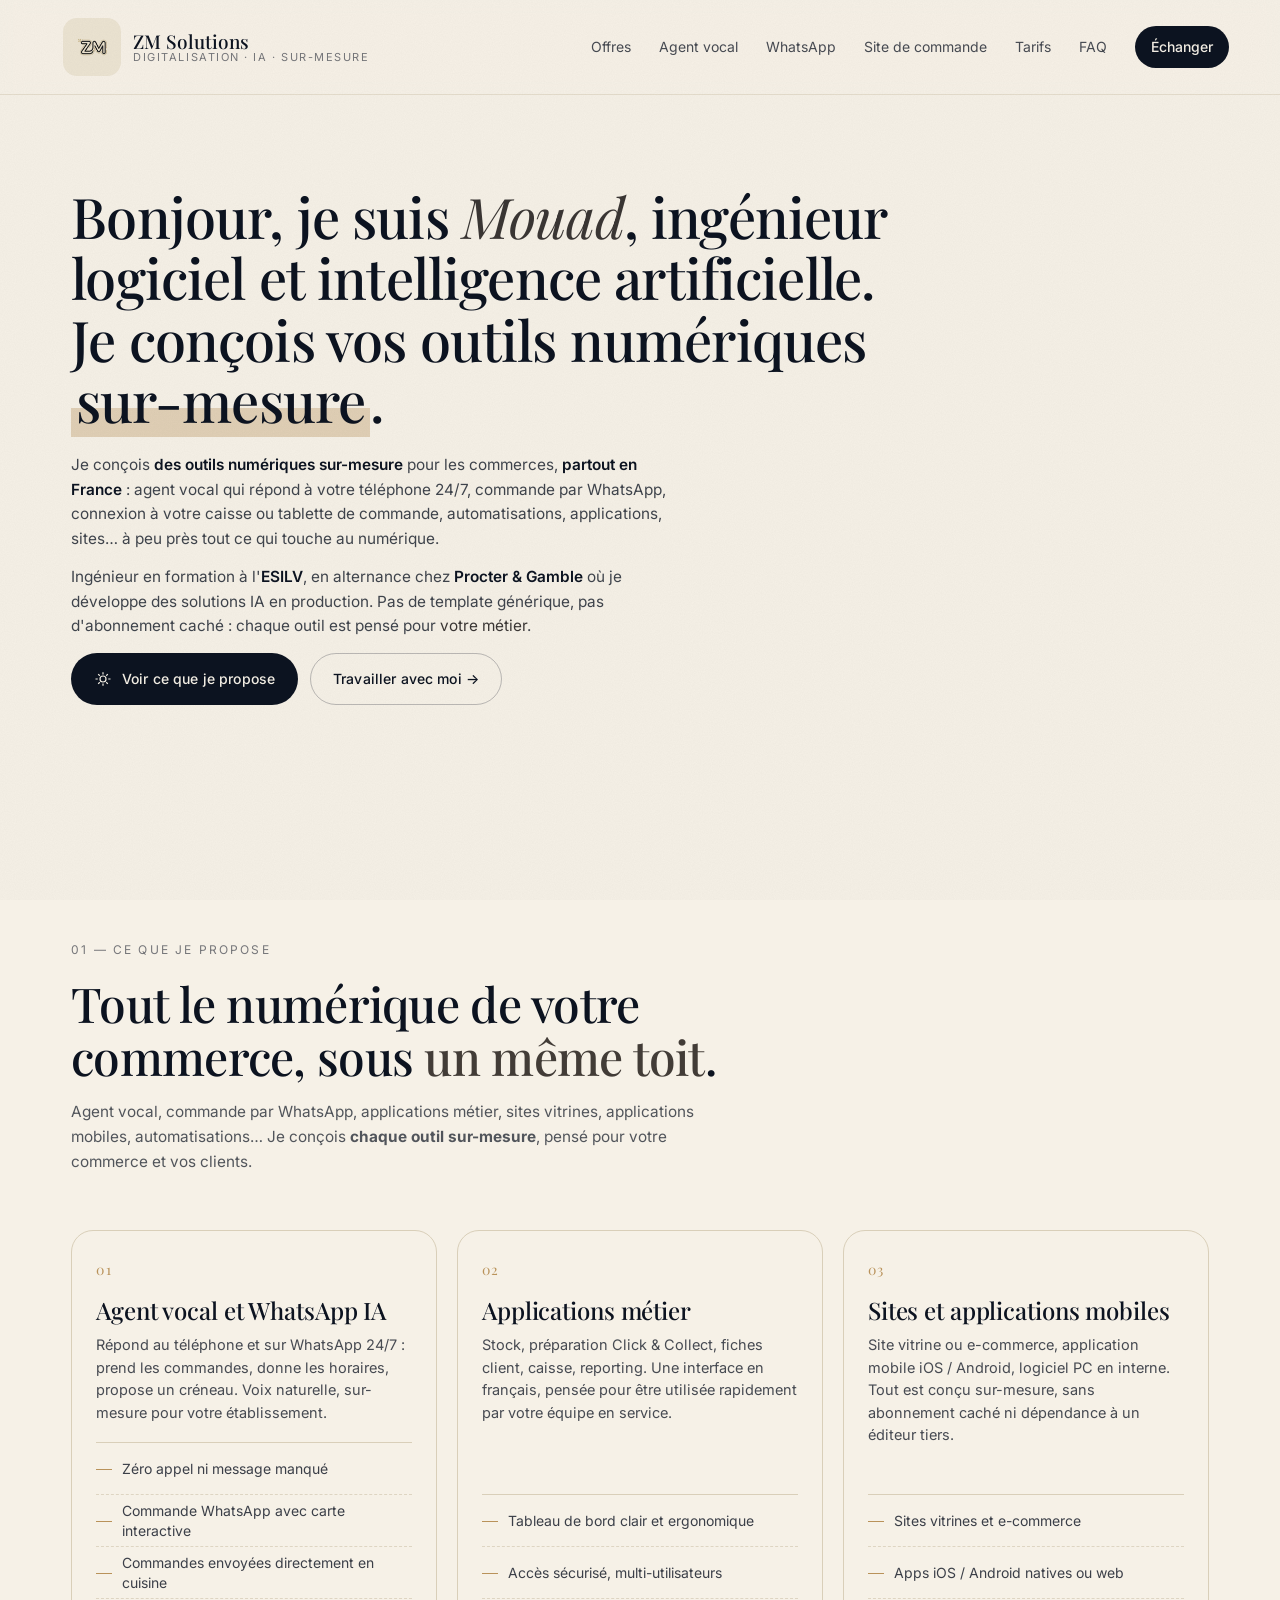
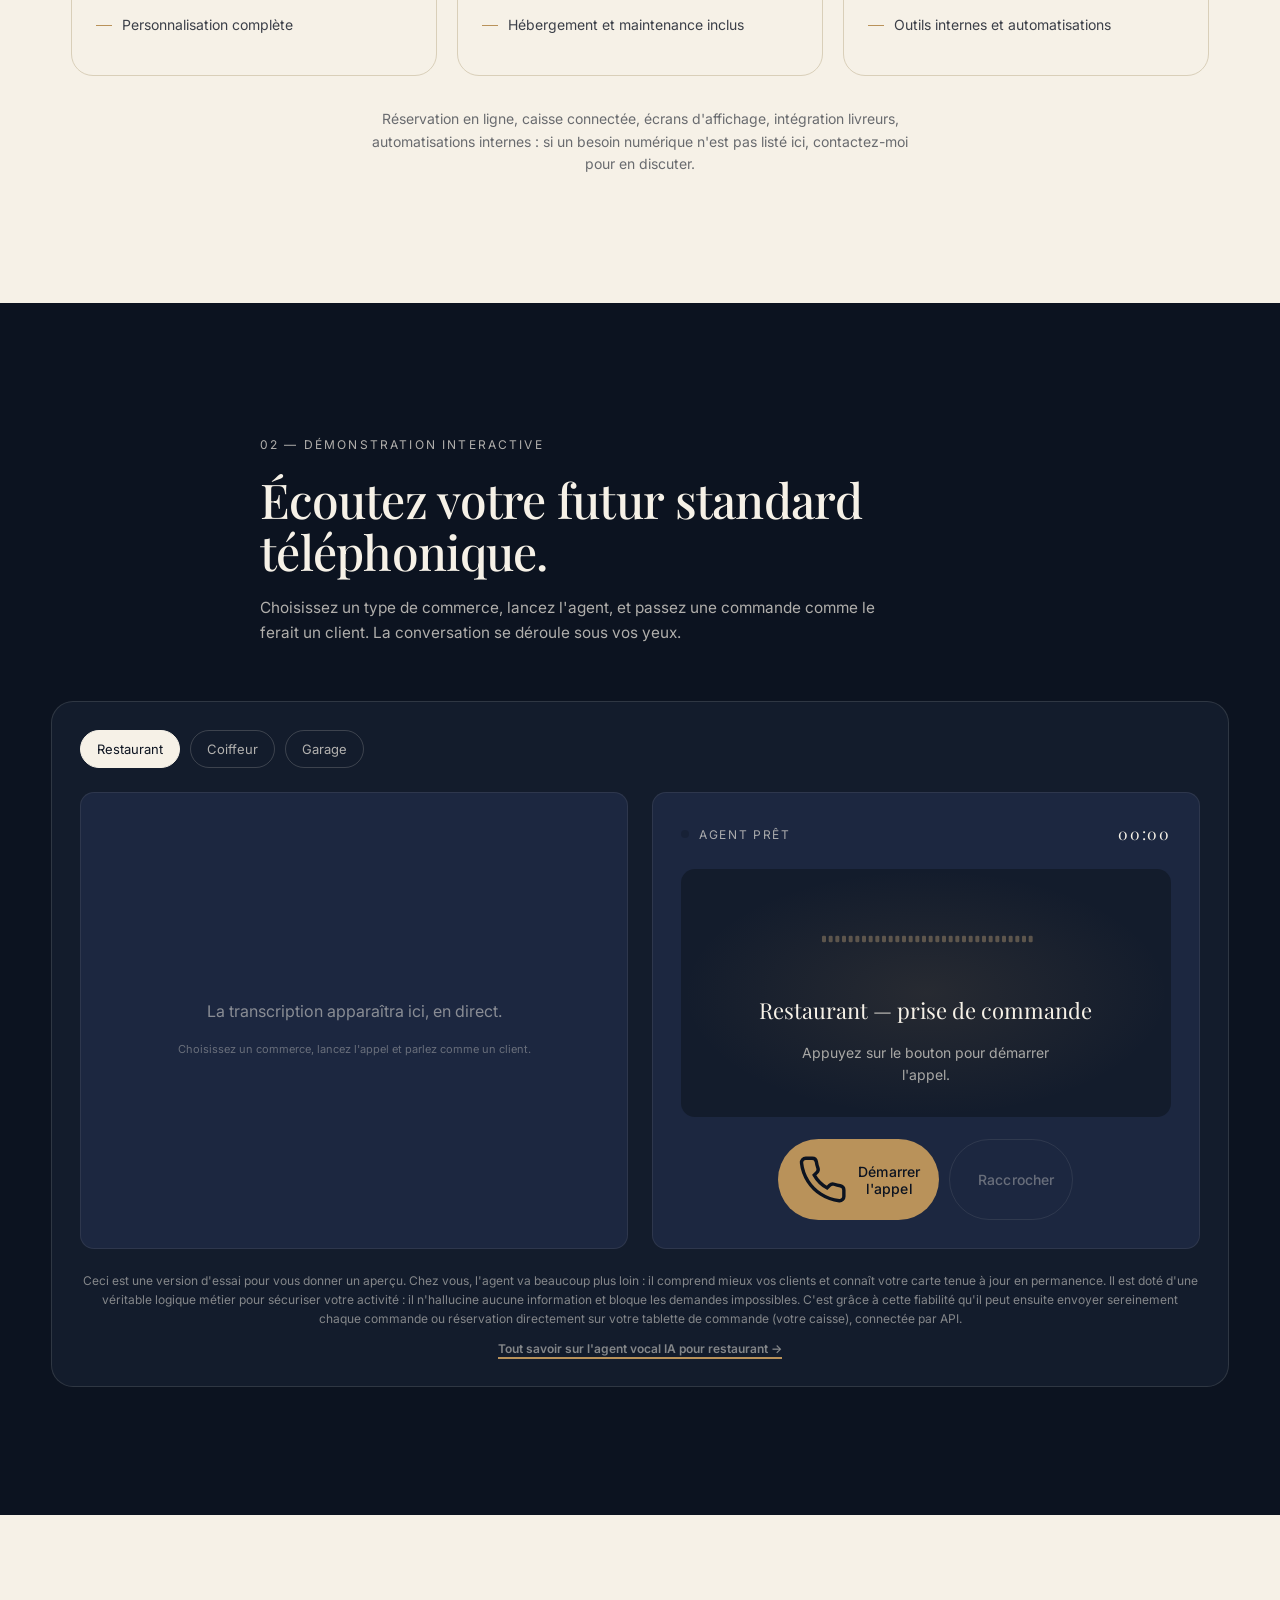
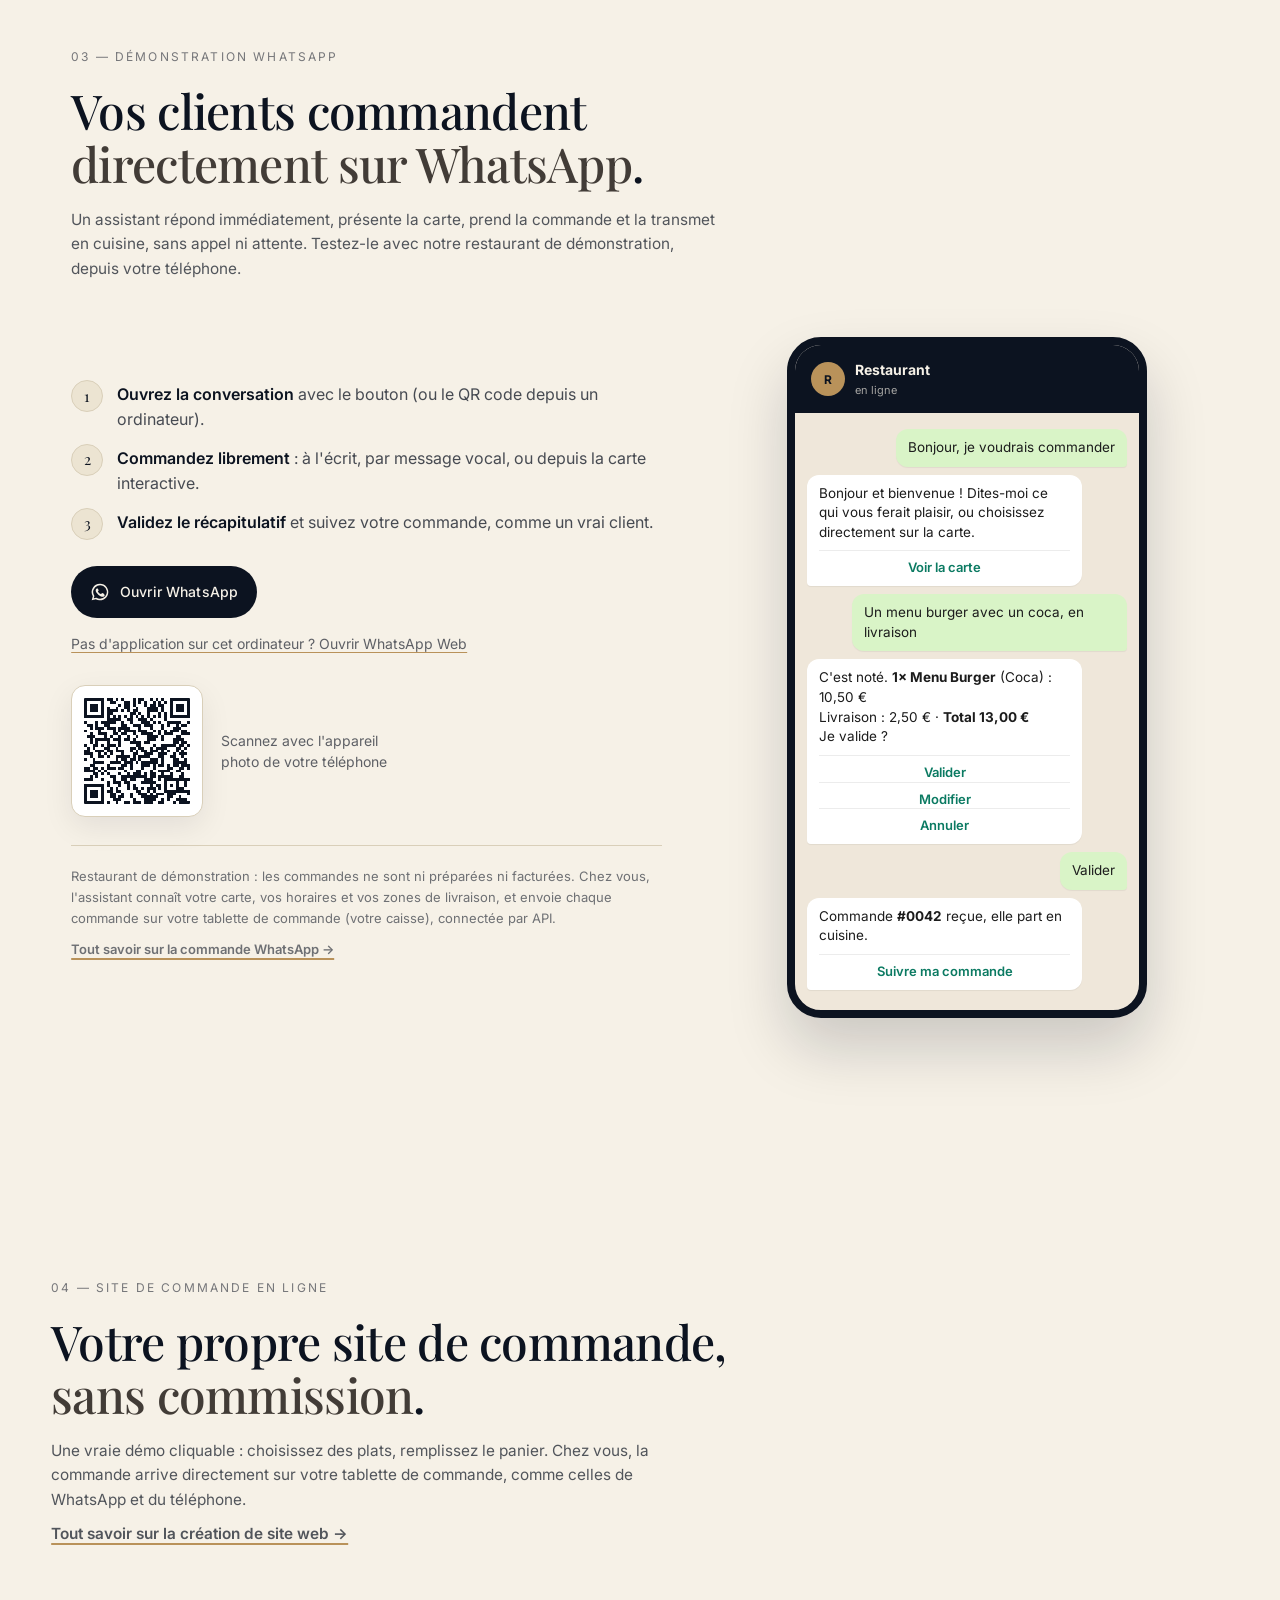
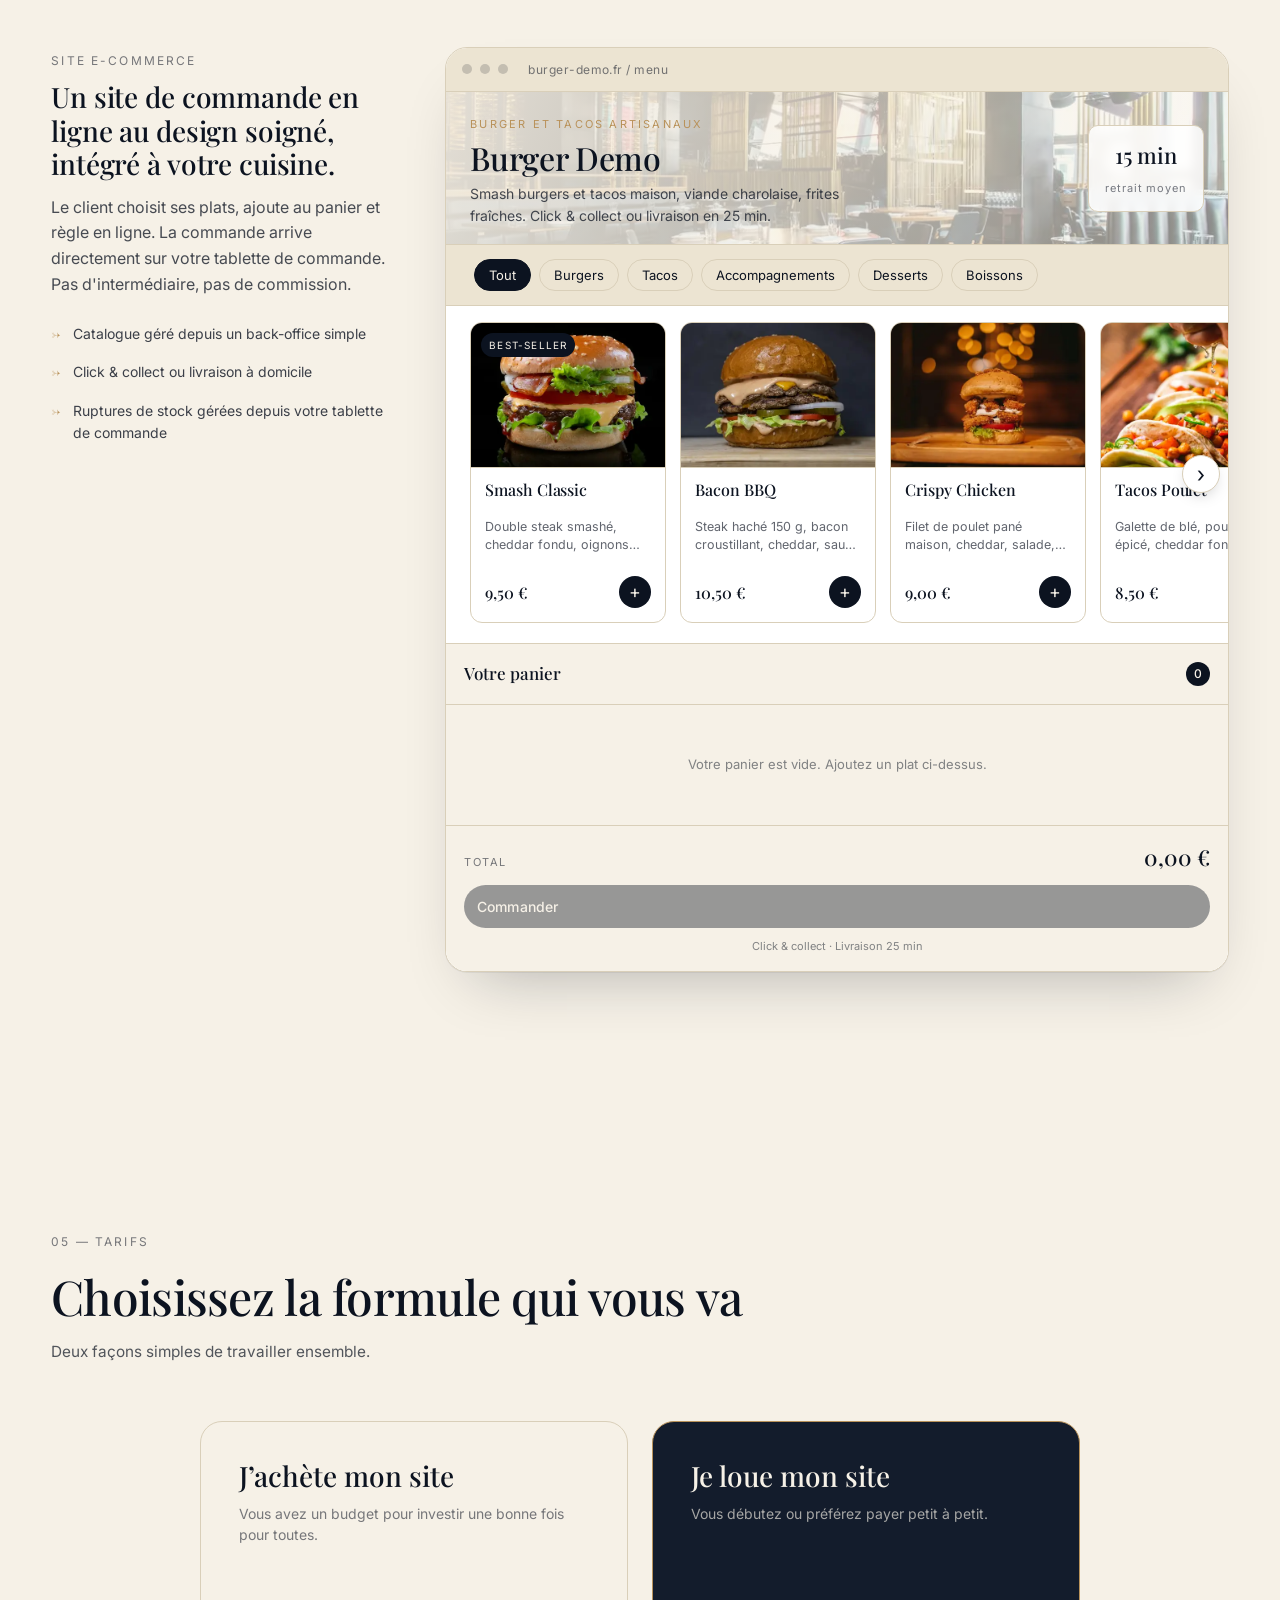
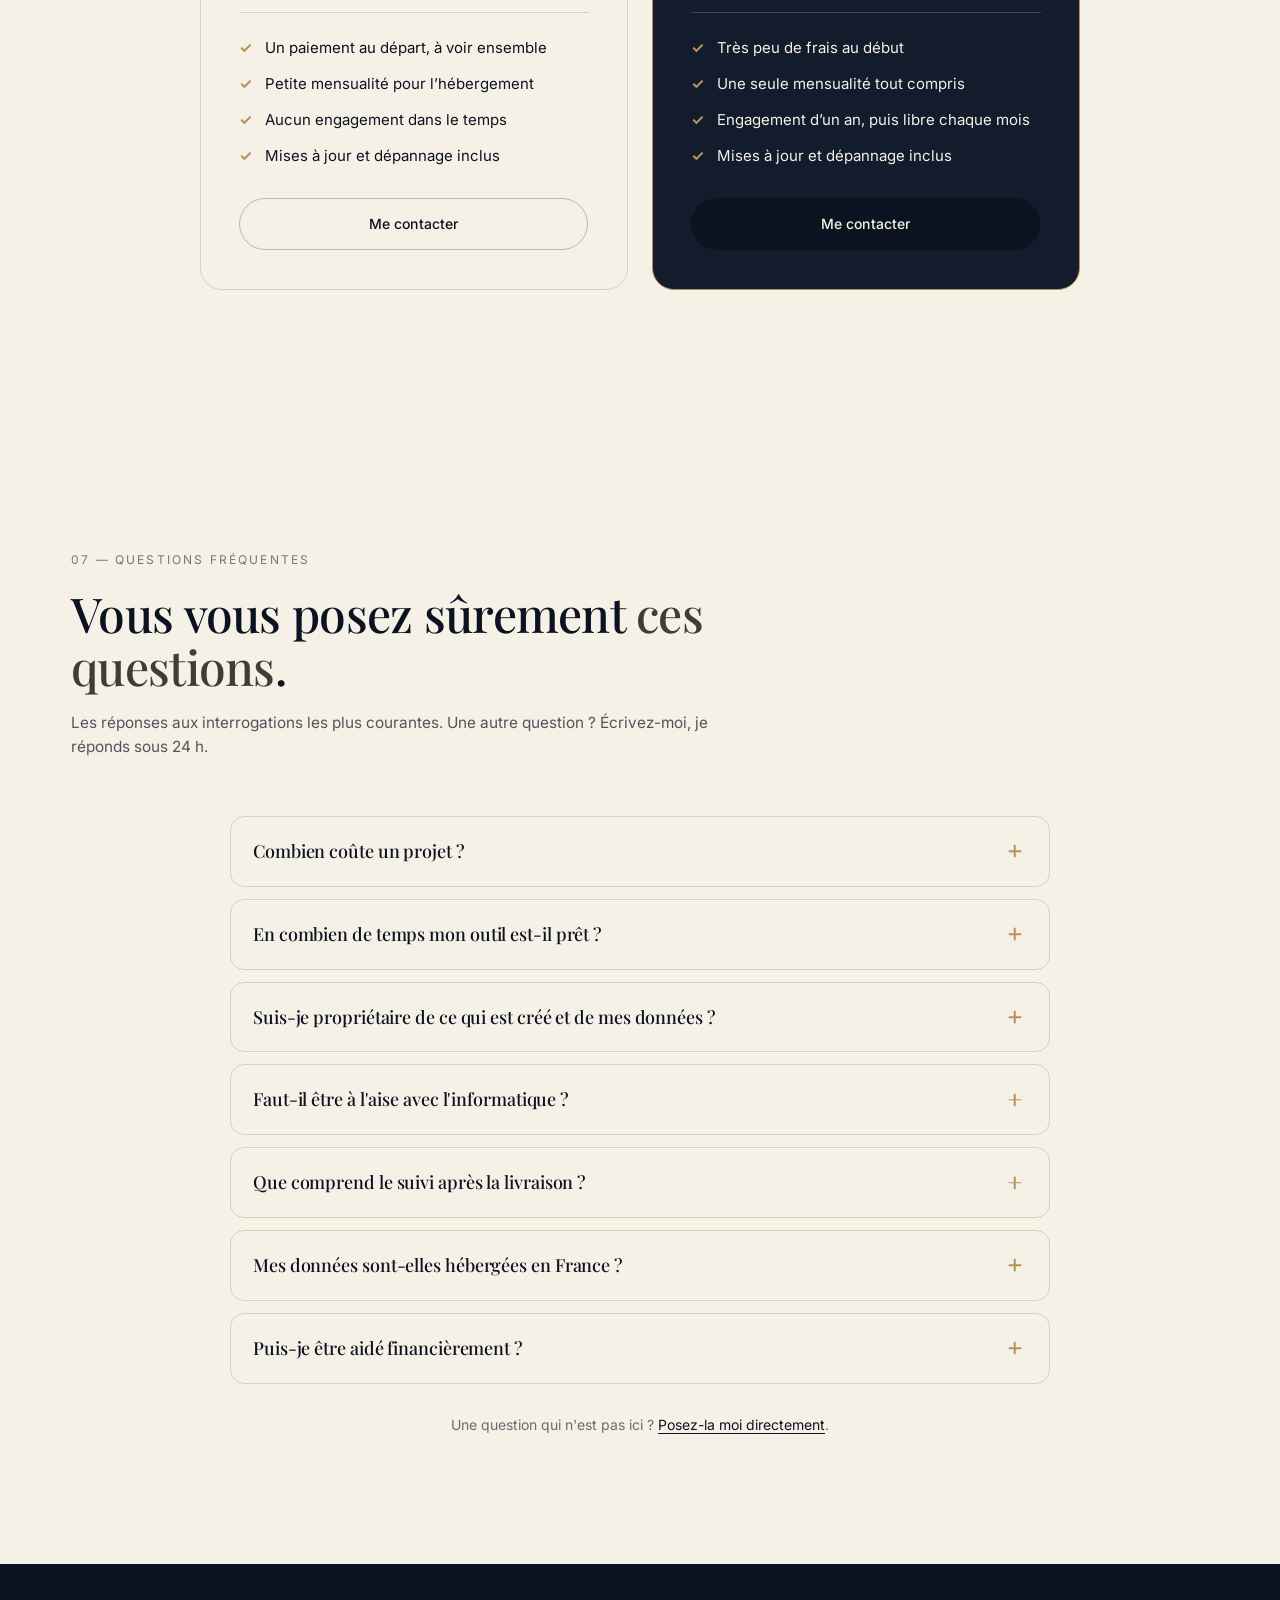
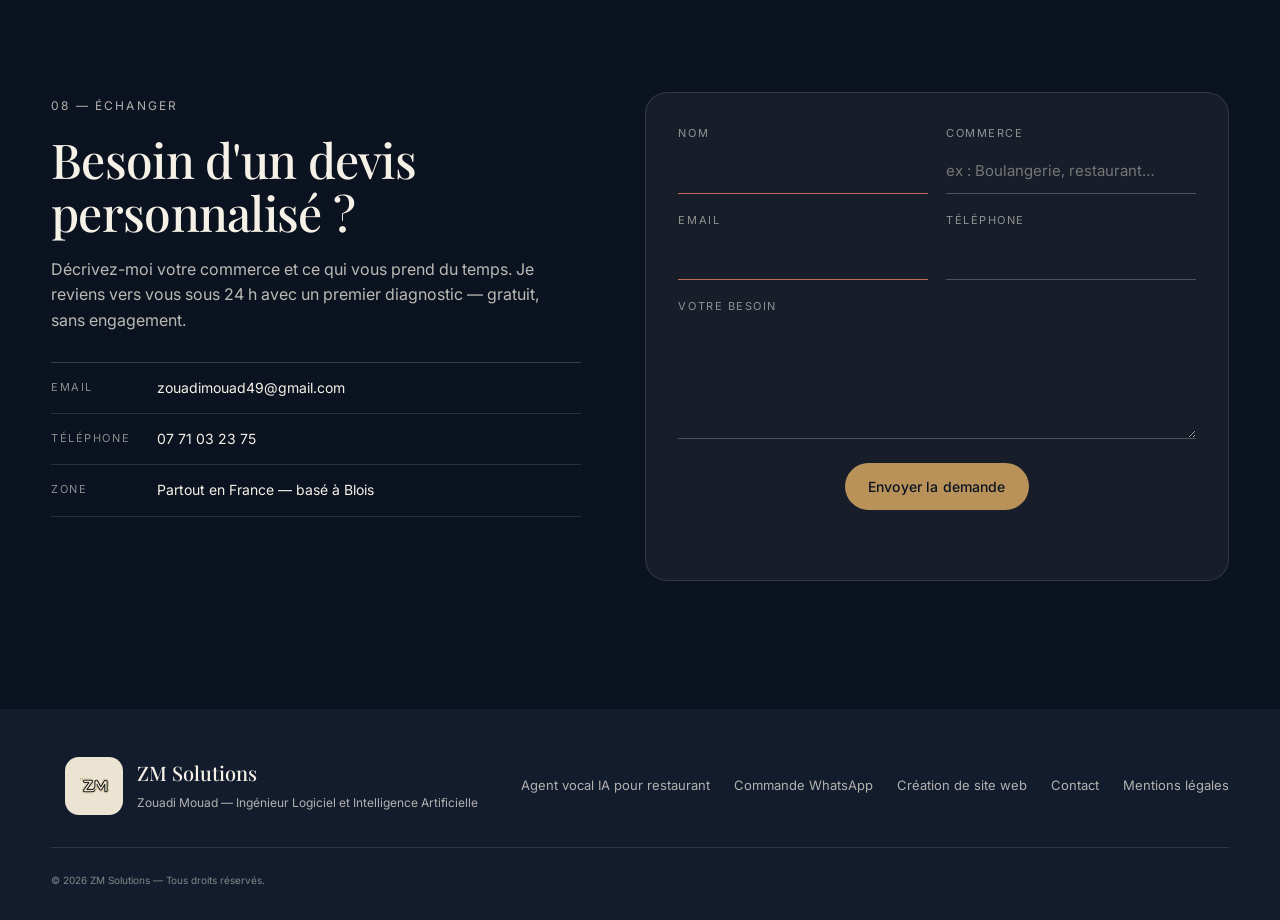
==== commit ccfdc274: "Site: not limited to Blois, order tablet via API, broader scope, shop demo as a carousel - Texts: an" ====
--- a/index.html
+++ b/index.html
@@ -5,35 +5,30 @@
   <meta name="viewport" content="width=device-width, initial-scale=1" />
 
   <!-- ===== SEO principal ===== -->
-  <title>Agent vocal IA, WhatsApp et site web à Blois | ZM Solutions</title>
-  <meta name="description" content="Agent vocal IA qui répond au téléphone, commande WhatsApp et création de site web pour les commerces de Blois et du Loir-et-Cher. Démos à essayer en ligne." />
+  <title>Agent vocal IA, commande WhatsApp et site web | ZM Solutions</title>
+  <meta name="description" content="Agent vocal IA, commande WhatsApp, sites, applications et automatisations sur-mesure pour les commerces, partout en France. Démos à essayer en ligne." />
   <meta name="author" content="Mouad Zouadi — ZM Solutions" />
   <meta name="robots" content="index, follow, max-image-preview:large" />
   <link rel="canonical" href="https://zmsolutions.fr/" />
   <meta name="theme-color" content="#0c1320" />
 
-  <!-- ===== SEO local (Blois / Loir-et-Cher / Centre-Val de Loire) ===== -->
-  <meta name="geo.region" content="FR-CVL" />
-  <meta name="geo.placename" content="Blois, Loir-et-Cher" />
-  <meta name="geo.position" content="47.586;1.335" />
-  <meta name="ICBM" content="47.586, 1.335" />
 
   <!-- ===== Open Graph (partage réseaux sociaux) ===== -->
   <meta property="og:type" content="website" />
   <meta property="og:site_name" content="ZM Solutions" />
   <meta property="og:locale" content="fr_FR" />
-  <meta property="og:title" content="Agent vocal IA, WhatsApp et site web à Blois | ZM Solutions" />
-  <meta property="og:description" content="Agent vocal IA qui répond au téléphone, commande WhatsApp et création de site web pour les commerces de Blois et du Loir-et-Cher. Démos à essayer en ligne." />
+  <meta property="og:title" content="Agent vocal IA, commande WhatsApp et site web | ZM Solutions" />
+  <meta property="og:description" content="Agent vocal IA, commande WhatsApp, sites, applications et automatisations sur-mesure pour les commerces, partout en France. Démos à essayer en ligne." />
   <meta property="og:url" content="https://zmsolutions.fr/" />
   <meta property="og:image" content="https://zmsolutions.fr/img/og-image.jpg" />
   <meta property="og:image:width" content="1200" />
   <meta property="og:image:height" content="630" />
-  <meta property="og:image:alt" content="ZM Solutions — Mouad Zouadi, Blois" />
+  <meta property="og:image:alt" content="ZM Solutions — outils numériques et IA sur-mesure" />
 
   <!-- ===== Twitter Card ===== -->
   <meta name="twitter:card" content="summary_large_image" />
-  <meta name="twitter:title" content="Agent vocal IA, WhatsApp et site web à Blois | ZM Solutions" />
-  <meta name="twitter:description" content="Agent vocal IA qui répond au téléphone, commande WhatsApp et création de site web pour les commerces de Blois et du Loir-et-Cher. Démos à essayer en ligne." />
+  <meta name="twitter:title" content="Agent vocal IA, commande WhatsApp et site web | ZM Solutions" />
+  <meta name="twitter:description" content="Agent vocal IA, commande WhatsApp, sites, applications et automatisations sur-mesure pour les commerces, partout en France. Démos à essayer en ligne." />
   <meta name="twitter:image" content="https://zmsolutions.fr/img/og-image.jpg" />
 
   <link rel="icon" href="/img/favicon-32.png" type="image/png" sizes="32x32" />
@@ -41,7 +36,7 @@
   <link rel="preconnect" href="https://fonts.googleapis.com" />
   <link rel="preconnect" href="https://fonts.gstatic.com" crossorigin />
   <link href="https://fonts.googleapis.com/css2?family=Inter:wght@400;500;600;700&family=Playfair+Display:ital,wght@0,500;0,600;0,700;1,500&display=swap" rel="stylesheet" />
-  <link rel="stylesheet" href="/styles/site.css?v=9" />
+  <link rel="stylesheet" href="/styles/site.css?v=10" />
 
   <!-- ===== Données structurées : entreprise locale (Google) ===== -->
   <script type="application/ld+json">
@@ -70,9 +65,6 @@
       "addressCountry": "FR"
     },
     "areaServed": [
-      { "@type": "City", "name": "Blois" },
-      { "@type": "AdministrativeArea", "name": "Loir-et-Cher" },
-      { "@type": "AdministrativeArea", "name": "Centre-Val de Loire" },
       { "@type": "Country", "name": "France" }
     ],
     "knowsAbout": [
@@ -95,37 +87,58 @@
       {
         "@type": "Question",
         "name": "Combien coûte un projet ?",
-        "acceptedAnswer": { "@type": "Answer", "text": "Ça dépend de l'outil. Un site vitrine démarre autour de quelques centaines d'euros ; un agent vocal ou une application métier coûtent plus selon les fonctionnalités. Vous choisissez d'acheter ou de louer. Le devis chiffré est gratuit." }
+        "acceptedAnswer": {
+          "@type": "Answer",
+          "text": "Ça dépend du projet : site, application, agent vocal, commande WhatsApp, automatisation, connexion à votre caisse… À titre indicatif, un site vitrine démarre autour de quelques centaines d'euros ; un projet plus complet coûte plus selon les fonctionnalités. Vous choisissez d'acheter (un paiement de départ + petit hébergement mensuel) ou de louer (une seule mensualité tout compris). Le devis chiffré est gratuit : je vous donne un prix précis après notre premier échange."
+        }
       },
       {
         "@type": "Question",
         "name": "En combien de temps mon outil est-il prêt ?",
-        "acceptedAnswer": { "@type": "Answer", "text": "Comptez environ 1 à 2 semaines pour un site vitrine ou un agent vocal simple, et 3 à 8 semaines pour une application métier complète. Le délai exact figure dans le devis." }
+        "acceptedAnswer": {
+          "@type": "Answer",
+          "text": "Comptez environ 1 à 2 semaines pour un projet simple (site vitrine, agent vocal) et 3 à 8 semaines pour un projet plus complet (application métier, connexion à votre caisse, automatisations). Le délai exact figure dans le devis, avec les étapes : échange, maquette à valider, développement, mise en service."
+        }
       },
       {
         "@type": "Question",
-        "name": "Suis-je propriétaire de mon site et de mes données ?",
-        "acceptedAnswer": { "@type": "Answer", "text": "Oui, totalement. Le site et l'application vous appartiennent, ainsi que toutes vos données. Aucun verrouillage, aucun abonnement caché." }
+        "name": "Suis-je propriétaire de ce qui est créé et de mes données ?",
+        "acceptedAnswer": {
+          "@type": "Answer",
+          "text": "Oui, totalement. Ce qui est créé pour vous vous appartient, ainsi que toutes vos données (clients, commandes, stock). Vous pouvez les récupérer ou changer de prestataire quand vous voulez : aucun verrouillage, aucun abonnement caché."
+        }
       },
       {
         "@type": "Question",
         "name": "Faut-il être à l'aise avec l'informatique ?",
-        "acceptedAnswer": { "@type": "Answer", "text": "Non, aucune compétence technique requise. Les interfaces sont en français et simples. Je vous forme à la prise en main à la livraison." }
+        "acceptedAnswer": {
+          "@type": "Answer",
+          "text": "Non, aucune compétence technique requise. Les interfaces sont en français et volontairement simples. À la livraison, je vous forme à la prise en main (en visio ou sur place) et je laisse un mode d'emploi clair. Vous et votre équipe êtes autonomes en quelques minutes."
+        }
       },
       {
         "@type": "Question",
         "name": "Que comprend le suivi après la livraison ?",
-        "acceptedAnswer": { "@type": "Answer", "text": "Le suivi inclut les mises à jour techniques et le dépannage. L'ajout de nouvelles fonctionnalités n'est pas compris dans la maintenance et fait l'objet d'un devis séparé." }
+        "acceptedAnswer": {
+          "@type": "Answer",
+          "text": "Le suivi inclut les mises à jour techniques et le dépannage : corrections de bugs, sécurité, bon fonctionnement de l'existant. À noter : l'ajout de nouvelles fonctionnalités (une page, un module, une option en plus) n'est pas compris dans la maintenance ; il fait l'objet d'un devis séparé, toujours à votre rythme."
+        }
       },
       {
         "@type": "Question",
         "name": "Mes données sont-elles hébergées en France ?",
-        "acceptedAnswer": { "@type": "Answer", "text": "Oui, l'hébergement peut être assuré en France ou en Europe, chez des fournisseurs conformes au RGPD. Vos données ne sont jamais revendues." }
+        "acceptedAnswer": {
+          "@type": "Answer",
+          "text": "Oui, l'hébergement peut être assuré en France ou en Europe, chez des fournisseurs conformes au RGPD. Vos données clients ne sont jamais revendues et restent sous votre contrôle."
+        }
       },
       {
         "@type": "Question",
         "name": "Puis-je être aidé financièrement ?",
-        "acceptedAnswer": { "@type": "Answer", "text": "C'est possible selon votre activité et votre région. En Centre-Val de Loire, le Chèque Numérique et les aides de la CCI peuvent financer une partie du projet. Je vérifie votre éligibilité gratuitement." }
+        "acceptedAnswer": {
+          "@type": "Answer",
+          "text": "Selon votre région et votre activité, des aides publiques à la digitalisation peuvent exister (chèque numérique régional, par exemple). Je ne monte pas les dossiers, mais je vous fournis un devis et des factures détaillés, utilisables pour vos demandes."
+        }
       }
     ]
   }
@@ -168,10 +181,9 @@
         </h1>
 
         <p class="hero__lede">
-          Basé à <strong>Blois</strong>, je conçois <strong>des outils numériques sur-mesure</strong> pour les
-          commerces de proximité du <strong>Loir-et-Cher (41)</strong> et de la région Centre-Val de Loire&nbsp;:
-          agent vocal qui répond à votre téléphone 24/7, commande par WhatsApp, applications de gestion
-          en français, sites et applications mobiles.
+          Je conçois <strong>des outils numériques sur-mesure</strong> pour les commerces, <strong>partout en France</strong>&nbsp;:
+          agent vocal qui répond à votre téléphone 24/7, commande par WhatsApp, connexion à votre caisse ou tablette
+          de commande, automatisations, applications, sites… à peu près tout ce qui touche au numérique.
         </p>
         <p class="hero__lede">
           Ingénieur en formation à l'<strong>ESILV</strong>, en alternance chez <strong>Procter <span class="amp">&amp;</span> Gamble</strong>
@@ -309,7 +321,7 @@
         à jour en permanence. Il est doté d'une véritable logique métier pour sécuriser votre
         activité&nbsp;: il n'hallucine aucune information et bloque les demandes impossibles.
         C'est grâce à cette fiabilité qu'il peut ensuite envoyer sereinement chaque commande
-        ou réservation directement sur votre tablette.
+        ou réservation directement sur votre tablette de commande (votre caisse), connectée par API.
         <a href="/agent-vocal-ia-restaurant/" class="more-link">Tout savoir sur l'agent vocal IA pour restaurant →</a>
       </p>
     </div>
@@ -349,7 +361,7 @@
 
         <p class="wa__note">
           Restaurant de démonstration&nbsp;: les commandes ne sont ni préparées ni facturées.
-          Chez vous, l'assistant connaît votre carte, vos horaires et vos zones de livraison, et envoie chaque commande sur votre tablette.
+          Chez vous, l'assistant connaît votre carte, vos horaires et vos zones de livraison, et envoie chaque commande sur votre tablette de commande (votre caisse), connectée par API.
           <a href="/commande-whatsapp-restaurant/" class="more-link">Tout savoir sur la commande WhatsApp →</a>
         </p>
       </div>
@@ -378,8 +390,8 @@
       <h2 class="section__title">Votre propre site de commande, <em>sans commission</em>.</h2>
       <p class="section__sub">
         Une vraie démo cliquable : choisissez des plats, remplissez le panier.
-        Chez vous, la commande arrive directement en cuisine, sur la même tablette que WhatsApp et le téléphone.
-        <a href="/creation-site-web-blois/" class="more-link">Création de site web à Blois →</a>
+        Chez vous, la commande arrive directement sur votre tablette de commande, comme celles de WhatsApp et du téléphone.
+        <a href="/creation-site-web/" class="more-link">Tout savoir sur la création de site web →</a>
       </p>
     </div>
 
@@ -387,11 +399,11 @@
       <div class="demo__intro">
         <span class="eyebrow eyebrow--small">Site e-commerce</span>
         <h3>Un site de commande en ligne au design soigné, intégré à votre cuisine.</h3>
-        <p>Le client choisit ses plats, ajoute au panier et règle en ligne. La commande arrive directement en cuisine. Pas d'intermédiaire, pas de commission.</p>
+        <p>Le client choisit ses plats, ajoute au panier et règle en ligne. La commande arrive directement sur votre tablette de commande. Pas d'intermédiaire, pas de commission.</p>
         <ul class="demo__bullets">
           <li>Catalogue géré depuis un back-office simple</li>
           <li>Click <span class="amp">&amp;</span> collect ou livraison à domicile</li>
-          <li>Ruptures de stock gérées depuis la tablette</li>
+          <li>Ruptures de stock gérées depuis votre tablette de commande</li>
         </ul>
       </div>
 
@@ -422,8 +434,13 @@
           </nav>
 
           <div class="shop__layout">
-            <div class="shop__menu" id="shopMenu" role="list">
-              <!-- injecté par JS -->
+            <!-- Carrousel horizontal : les plats sur une ligne, flèches sur ordinateur, glisser au doigt sur téléphone. -->
+            <div class="shop__slider">
+              <button type="button" class="shop__nav shop__nav--prev" id="shopPrev" aria-label="Plats précédents">‹</button>
+              <div class="shop__menu" id="shopMenu" role="list">
+                <!-- injecté par JS -->
+              </div>
+              <button type="button" class="shop__nav shop__nav--next" id="shopNext" aria-label="Plats suivants">›</button>
             </div>
 
             <aside class="shop__cart" aria-label="Panier">
@@ -516,17 +533,17 @@
     <div class="faq">
       <details class="faq__item">
         <summary class="faq__q">Combien coûte un projet&nbsp;? <span class="faq__icon" aria-hidden="true"></span></summary>
-        <p class="faq__a">Ça dépend de l'outil. À titre indicatif&nbsp;: un <strong>site vitrine</strong> démarre autour de quelques centaines d'euros, un <strong>agent vocal</strong> ou une <strong>application métier</strong> coûtent plus selon les fonctionnalités. Vous choisissez d'<strong>acheter</strong> (un paiement de départ + petit hébergement mensuel) ou de <strong>louer</strong> (une seule mensualité tout compris). Le devis chiffré est gratuit&nbsp;: je vous donne un prix précis après notre premier échange.</p>
+        <p class="faq__a">Ça dépend du projet&nbsp;: site, application, agent vocal, commande WhatsApp, automatisation, connexion à votre caisse… À titre indicatif, un <strong>site vitrine</strong> démarre autour de quelques centaines d'euros&nbsp;; un projet plus complet coûte plus selon les fonctionnalités. Vous choisissez d'<strong>acheter</strong> (un paiement de départ + petit hébergement mensuel) ou de <strong>louer</strong> (une seule mensualité tout compris). Le devis chiffré est gratuit&nbsp;: je vous donne un prix précis après notre premier échange.</p>
       </details>
 
       <details class="faq__item">
         <summary class="faq__q">En combien de temps mon outil est-il prêt&nbsp;? <span class="faq__icon" aria-hidden="true"></span></summary>
-        <p class="faq__a">Comptez environ <strong>1 à 2 semaines</strong> pour un site vitrine ou un agent vocal simple, et <strong>3 à 8 semaines</strong> pour une application métier complète. Le délai exact figure dans le devis, avec les étapes&nbsp;: échange, maquette à valider, développement, mise en ligne.</p>
+        <p class="faq__a">Comptez environ <strong>1 à 2 semaines</strong> pour un projet simple (site vitrine, agent vocal) et <strong>3 à 8 semaines</strong> pour un projet plus complet (application métier, connexion à votre caisse, automatisations). Le délai exact figure dans le devis, avec les étapes&nbsp;: échange, maquette à valider, développement, mise en service.</p>
       </details>
 
       <details class="faq__item">
-        <summary class="faq__q">Suis-je propriétaire de mon site et de mes données&nbsp;? <span class="faq__icon" aria-hidden="true"></span></summary>
-        <p class="faq__a">Oui, totalement. Le site et l'application vous appartiennent, ainsi que <strong>toutes vos données</strong> (clients, commandes, stock). Vous pouvez les récupérer ou changer de prestataire quand vous voulez&nbsp;: <strong>aucun verrouillage</strong>, aucun abonnement caché.</p>
+        <summary class="faq__q">Suis-je propriétaire de ce qui est créé et de mes données&nbsp;? <span class="faq__icon" aria-hidden="true"></span></summary>
+        <p class="faq__a">Oui, totalement. Ce qui est créé pour vous vous appartient, ainsi que <strong>toutes vos données</strong> (clients, commandes, stock). Vous pouvez les récupérer ou changer de prestataire quand vous voulez&nbsp;: aucun verrouillage, aucun abonnement caché.</p>
       </details>
 
       <details class="faq__item">
@@ -546,7 +563,7 @@
 
       <details class="faq__item">
         <summary class="faq__q">Puis-je être aidé financièrement&nbsp;? <span class="faq__icon" aria-hidden="true"></span></summary>
-        <p class="faq__a">C'est possible selon votre activité et votre région&nbsp;: certains dispositifs publics financent une partie de la digitalisation. Je vérifie votre <strong>éligibilité gratuitement</strong> et je vous aide à monter le dossier&nbsp;— détails dans la section Accompagnement.</p>
+        <p class="faq__a">Selon votre région et votre activité, des aides publiques à la digitalisation peuvent exister (chèque numérique régional, par exemple). Je ne monte pas les dossiers, mais je vous fournis un <strong>devis et des factures détaillés</strong>, utilisables pour vos demandes.</p>
       </details>
     </div>
 
@@ -568,7 +585,7 @@
         <ul class="contact__channels">
           <li><span>Email</span><a href="mailto:zouadimouad49@gmail.com">zouadimouad49@gmail.com</a></li>
           <li><span>Téléphone</span><a href="tel:+33771032375">07 71 03 23 75</a></li>
-          <li><span>Zone</span><span>Blois, Loir-et-Cher (41) — Centre-Val de Loire</span></li>
+          <li><span>Zone</span><span>Partout en France — basé à Blois</span></li>
         </ul>
       </div>
 
@@ -611,13 +628,13 @@
         <picture><source srcset="/img/logo.webp" type="image/webp" /><img src="/img/logo.png" alt="" width="176" height="96" loading="lazy" /></picture>
         <div>
           <strong>ZM Solutions</strong>
-          <span>Zouadi Mouad — Ingénieur Logiciel et Intelligence Artificielle — Blois (41)</span>
+          <span>Zouadi Mouad — Ingénieur Logiciel et Intelligence Artificielle</span>
         </div>
       </div>
       <nav class="footer__nav" aria-label="Pied de page">
         <a href="/agent-vocal-ia-restaurant/">Agent vocal IA pour restaurant</a>
         <a href="/commande-whatsapp-restaurant/">Commande WhatsApp</a>
-        <a href="/creation-site-web-blois/">Création de site web à Blois</a>
+        <a href="/creation-site-web/">Création de site web</a>
         <a href="#contact">Contact</a>
         <a href="/mentions-legales/">Mentions légales</a>
       </nav>
@@ -627,6 +644,6 @@
     </div>
   </footer>
 
-  <script type="module" src="/scripts/main.js?v=11"></script>
+  <script type="module" src="/scripts/main.js?v=12"></script>
 </body>
 </html>
--- a/styles/site.css
+++ b/styles/site.css
@@ -1,2 +1,2 @@
 /* Genere par tools/build.py depuis styles/main.css : ne pas modifier a la main. */
-:root{--ink: #0c1320;--ink-2: #131c2c;--ink-3: #1c2740;--paper: #f6f1e7;--paper-2: #ece4d2;--line: #d9cfb9;--gold: #b9925a;--gold-2: #d6b483;--rose: #c46a5b;--green: #6b8a5a;--red: #b04a3a;--amber: #c98a2b;--serif: 'Playfair Display','EB Garamond',Georgia,serif;--sans: 'Inter',-apple-system,BlinkMacSystemFont,'Segoe UI',sans-serif;--maxw: 1240px;--pad: clamp(20px,4vw,56px);--r: 14px;--r-lg: 22px;--ease: cubic-bezier(.2,.7,.2,1)}*{box-sizing: border-box}html{scroll-behavior: smooth;-webkit-text-size-adjust: 100%;overflow-x: hidden}body{margin: 0;font-family: var(--sans);font-size: 16px;line-height: 1.6;color: var(--ink);background: var(--paper);-webkit-font-smoothing: antialiased;text-rendering: optimizeLegibility;overflow-x: hidden;width: 100%}img{max-width: 100%;height: auto;display: block}a{color: inherit;text-decoration: none}button{font-family: inherit;cursor: pointer}::selection{background: var(--ink);color: var(--paper)}.grain{pointer-events: none;position: fixed;inset: 0;z-index: 9999;opacity: .035;mix-blend-mode: multiply;background-image: url("data:image/svg+xml;utf8,<svg xmlns='http://www.w3.org/2000/svg' width='180' height='180'><filter id='n'><feTurbulence type='fractalNoise' baseFrequency='0.9' numOctaves='2' stitchTiles='stitch'/><feColorMatrix values='0 0 0 0 0  0 0 0 0 0  0 0 0 0 0  0 0 0 .9 0'/></filter><rect width='100%' height='100%' filter='url(%23n)'/></svg>")}.dot{width: 8px;height: 8px;border-radius: 50%;background: var(--ink);display: inline-block}.dot--live{background: var(--green);animation: pulse 2.2s infinite}.dot--idle{background: color-mix(in oklab,var(--ink) 30%,transparent)}.dot--call{background: var(--rose);animation: pulse 1.4s infinite}@keyframes pulse{0%{box-shadow: 0 0 0 0 color-mix(in oklab,currentColor 50%,transparent)}70%{box-shadow: 0 0 0 10px transparent}100%{box-shadow: 0 0 0 0 transparent}}.reveal{opacity: 0;transform: translateY(24px);transition: opacity .8s var(--ease),transform .8s var(--ease)}.reveal.is-in{opacity: 1;transform: none}picture{display: contents}.btn{display: inline-flex;align-items: center;gap: 10px;padding: 14px 22px;border-radius: 999px;font-size: 14px;font-weight: 500;letter-spacing: .01em;border: 1px solid transparent;transition: transform .3s var(--ease),background .3s var(--ease),color .3s var(--ease),border-color .3s var(--ease);will-change: transform}.btn:hover{transform: translateY(-1px)}.btn:active{transform: translateY(0)}.btn__icon{display: inline-flex;width: 18px;height: 18px}.btn__icon svg{width: 100%;height: 100%}.btn--primary{background: var(--ink);color: var(--paper)}.btn--primary:hover{background: var(--ink-3)}.btn--ghost{background: transparent;color: var(--ink);border-color: color-mix(in oklab,var(--ink) 25%,transparent)}.btn--ghost:hover{border-color: var(--ink)}.btn--round{padding: 14px 18px}.btn--mini{padding: 8px 12px;font-size: 12px;background: var(--ink);color: var(--paper);border-radius: 8px}.btn--mini-ghost{background: transparent;color: var(--ink);border: 1px solid var(--line)}.btn--mini-ghost:hover{border-color: var(--ink)}.btn[disabled]{opacity: .35;cursor: not-allowed}.nav{position: sticky;top: 0;z-index: 100;display: flex;align-items: center;justify-content: space-between;padding: 18px var(--pad);background: color-mix(in oklab,var(--paper) 88%,transparent);backdrop-filter: saturate(140%) blur(10px);-webkit-backdrop-filter: saturate(140%) blur(10px);border-bottom: 1px solid color-mix(in oklab,var(--line) 60%,transparent)}.nav__brand{display: flex;align-items: center;gap: 12px}.nav__logo{width: 58px;height: 58px;border-radius: 14px;background: var(--paper-2);padding: 6px;object-fit: contain}.nav__wordmark{display: flex;flex-direction: column;line-height: 1.1}.nav__wordmark-main{font-family: var(--serif);font-weight: 500;font-size: 19px}.nav__wordmark-sub{font-size: 11px;letter-spacing: .14em;text-transform: uppercase;color: color-mix(in oklab,var(--ink) 55%,transparent)}.nav__links{display: flex;align-items: center;gap: 28px}.nav__links a{font-size: 14px;position: relative;color: color-mix(in oklab,var(--ink) 75%,transparent);transition: color .25s var(--ease)}.nav__links a::after{content: "";position: absolute;left: 0;right: 0;bottom: -6px;height: 1px;background: var(--ink);transform: scaleX(0);transform-origin: left;transition: transform .35s var(--ease)}.nav__links a:hover{color: var(--ink)}.nav__links a:hover::after{transform: scaleX(1)}.nav__cta{background: var(--ink);color: var(--paper) !important;padding: 10px 16px;border-radius: 999px;font-weight: 500}.nav__cta::after{display: none}.nav__cta:hover{background: var(--ink-3)}.nav__burger{display: none;background: none;border: 0;padding: 8px;flex-direction: column;gap: 4px}.nav__burger span{width: 22px;height: 1.5px;background: var(--ink)}.section{padding: clamp(72px,10vw,140px) var(--pad);max-width: var(--maxw);margin: 0 auto}.section--wide{max-width: 1440px}.section--dark{background: var(--ink);color: var(--paper);max-width: none;padding-left: var(--pad);padding-right: var(--pad)}.section--soft{background: var(--paper-2);max-width: none}.section--dark>*,.section--soft>*{max-width: var(--maxw);margin-left: auto;margin-right: auto}.section--dark .eyebrow,.section--dark .section__sub{color: color-mix(in oklab,var(--paper) 70%,transparent)}.section__head{max-width: 760px;margin-bottom: 56px}.eyebrow{display: inline-block;font-size: 12px;letter-spacing: .18em;text-transform: uppercase;color: color-mix(in oklab,var(--ink) 55%,transparent);margin-bottom: 18px}.eyebrow--small{margin-bottom: 10px}.section__title{font-family: var(--serif);font-weight: 500;font-size: clamp(28px,4vw,48px);line-height: 1.1;letter-spacing: -0.015em;margin: 0 0 18px}.section__title em{font-style: normal;font-weight: 500;color: color-mix(in oklab,var(--ink) 65%,var(--gold))}.section__sub{font-size: clamp(15px,1.2vw,17px);color: color-mix(in oklab,var(--ink) 70%,transparent);max-width: 65ch;margin: 0}.footer{padding: 48px var(--pad) 32px;background: var(--ink-2);color: color-mix(in oklab,var(--paper) 70%,transparent)}.footer__top{display: flex;justify-content: space-between;align-items: center;gap: 24px;flex-wrap: wrap;max-width: var(--maxw);margin: 0 auto;padding-bottom: 32px;border-bottom: 1px solid color-mix(in oklab,var(--paper) 12%,transparent)}.footer__brand{display: flex;align-items: center;gap: 14px}.footer__brand img{width: 58px;height: 58px;border-radius: 14px;background: var(--paper-2);padding: 6px;object-fit: contain}.footer__brand strong{font-family: var(--serif);font-weight: 500;font-size: 20px;color: var(--paper);display: block}.footer__brand span{font-size: 12px}.footer__nav{display: flex;gap: 24px;flex-wrap: wrap}.footer__nav a{font-size: 13px;transition: color .25s var(--ease)}.footer__nav a:hover{color: var(--paper)}.footer__bottom{display: flex;justify-content: space-between;gap: 16px;flex-wrap: wrap;max-width: var(--maxw);margin: 24px auto 0;font-size: 12px;color: color-mix(in oklab,var(--paper) 50%,transparent)}.amp{font-family: var(--sans);font-style: normal;font-weight: inherit}.field{display: flex;flex-direction: column;gap: 6px}.field--full{grid-column: 1 / -1}.field label{font-size: 11px;letter-spacing: .14em;text-transform: uppercase;color: color-mix(in oklab,var(--paper) 55%,transparent)}.field input,.field textarea{background: transparent;border: 0;border-bottom: 1px solid color-mix(in oklab,var(--paper) 25%,transparent);padding: 10px 0;color: var(--paper);font: inherit;font-size: 15px;transition: border-color .25s var(--ease)}.field input:focus,.field textarea:focus{outline: none;border-bottom-color: var(--gold)}.field textarea{resize: vertical;min-height: 80px}.field input:invalid:not(:placeholder-shown){border-bottom-color: var(--rose)}.field__actions{display: flex;justify-content: space-between;align-items: center;gap: 16px;flex-wrap: wrap;margin-top: 6px}.check{display: inline-flex;gap: 10px;align-items: flex-start;font-size: 13px;cursor: pointer;color: color-mix(in oklab,var(--paper) 70%,transparent)}.check input{accent-color: var(--gold);margin-top: 2px}.modal{position: fixed;inset: 0;z-index: 1000;display: flex;align-items: center;justify-content: center;padding: 20px;visibility: hidden;opacity: 0;transition: opacity .25s var(--ease),visibility .25s}.modal.is-open{visibility: visible;opacity: 1}.modal__backdrop{position: absolute;inset: 0;background: color-mix(in oklab,var(--ink) 65%,transparent);backdrop-filter: blur(4px)}.modal__panel{position: relative;background: var(--paper);border-radius: var(--r-lg);border: 1px solid var(--line);width: 100%;max-width: 520px;max-height: calc(100vh - 40px);overflow-y: auto;box-shadow: 0 50px 100px -30px rgba(0,0,0,.4);transform: translateY(20px) scale(.98);transition: transform .3s var(--ease)}.modal.is-open .modal__panel{transform: none}.modal__head{display: flex;align-items: center;justify-content: space-between;padding: 22px 24px;border-bottom: 1px solid var(--line)}.modal__head h3{margin: 0;font-family: var(--serif);font-weight: 500;font-size: 22px;letter-spacing: -0.005em}.modal__close{width: 36px;height: 36px;border-radius: 50%;background: transparent;border: 1px solid var(--line);color: var(--ink);font-size: 22px;line-height: 1;cursor: pointer;transition: all .2s var(--ease)}.modal__close:hover{background: var(--ink);color: var(--paper);border-color: var(--ink)}.modal__form{padding: 22px 24px 24px;display: flex;flex-direction: column;gap: 16px}.modal__form .field{display: flex;flex-direction: column;gap: 6px}.modal__form .field label{font-size: 11px;letter-spacing: .12em;text-transform: uppercase;color: color-mix(in oklab,var(--ink) 60%,transparent)}.modal__form .field input{background: #fff;border: 1px solid var(--line);border-radius: 8px;padding: 10px 12px;font: inherit;font-size: 14px;color: var(--ink)}.modal__form .field input:focus{outline: 2px solid var(--ink);outline-offset: 1px;border-color: var(--ink)}.field-row{display: grid;grid-template-columns: repeat(2,minmax(0,1fr));gap: 12px}.field-row .field input{min-width: 0;width: 100%}.field-row>.field:nth-child(3){grid-column: 1 / -1}.modal__actions{display: flex;gap: 10px;justify-content: flex-end;margin-top: 4px}.demo{display: grid;grid-template-columns: minmax(240px,0.7fr) minmax(0,1.6fr);gap: clamp(24px,4vw,64px);align-items: start;margin-top: clamp(60px,8vw,100px)}.demo--stacked{grid-template-columns: 1fr}.demo--stacked .demo__intro{position: static;max-width: 720px;margin-bottom: clamp(20px,3vw,36px)}.demo__intro{position: sticky;top: 110px;align-self: start}.demo--reverse{grid-template-columns: minmax(0,1.6fr) minmax(240px,0.7fr)}.demo--reverse>.demo__intro{order: 2}.demo__intro h3{font-family: var(--serif);font-weight: 500;font-size: clamp(22px,2.4vw,28px);line-height: 1.2;margin: 0 0 14px;letter-spacing: -0.005em}.demo__intro p{color: color-mix(in oklab,var(--ink) 75%,transparent);margin: 0 0 18px}.demo__bullets{list-style: none;padding: 0;margin: 0}.demo__bullets li{font-size: 14px;padding: 8px 0;position: relative;padding-left: 22px;color: color-mix(in oklab,var(--ink) 80%,transparent)}.demo__bullets li::before{content: "→";position: absolute;left: 0;color: var(--gold);font-family: var(--serif)}.mockup{background: #fff;border-radius: var(--r-lg);border: 1px solid var(--line);box-shadow: 0 30px 60px -30px color-mix(in oklab,var(--ink) 30%,transparent),0 1px 0 0 color-mix(in oklab,var(--ink) 6%,transparent);overflow: hidden}.mockup__chrome{display: flex;align-items: center;gap: 8px;padding: 12px 16px;background: var(--paper-2);border-bottom: 1px solid var(--line);font-size: 12px;color: color-mix(in oklab,var(--ink) 55%,transparent)}.mockup__chrome span{width: 10px;height: 10px;border-radius: 50%;background: color-mix(in oklab,var(--ink) 18%,transparent)}.mockup__chrome em{font-style: normal;margin-left: 12px;letter-spacing: .04em;font-family: var(--sans)}.mockup__body{padding: clamp(14px,2.5vw,22px);overflow-x: hidden}.hero{position: relative;padding: clamp(48px,7vw,96px) var(--pad) clamp(60px,8vw,110px);max-width: var(--maxw);margin: 0 auto}.hero__grid{display: grid;grid-template-columns: 0.85fr 1.15fr;gap: clamp(32px,5vw,80px);align-items: start}.hero__grid--solo{grid-template-columns: 1fr;max-width: 900px}.hero__content{min-width: 0}.hero__meta{display: inline-flex;align-items: center;gap: 10px;font-size: 12px;letter-spacing: .14em;text-transform: uppercase;color: color-mix(in oklab,var(--ink) 60%,transparent);margin-bottom: 24px}.hero__title{font-family: var(--serif);font-weight: 500;font-size: clamp(32px,4.8vw,56px);line-height: 1.1;letter-spacing: -0.015em;margin: 0 0 22px}.hero__title em{font-style: italic;font-weight: 400;color: color-mix(in oklab,var(--ink) 70%,var(--gold))}.hero__title .hl{background: linear-gradient(180deg,transparent 62%,color-mix(in oklab,var(--gold) 35%,transparent) 62%);padding: 0 .08em}.hero__lede{max-width: 60ch;font-size: clamp(15px,1.2vw,17px);color: color-mix(in oklab,var(--ink) 78%,transparent);margin: 0 0 14px}.hero__lede strong{color: var(--ink);font-weight: 600}.hero__lede em{font-style: normal;color: color-mix(in oklab,var(--ink) 70%,var(--gold))}.hero__columns{display: grid;grid-template-columns: 1fr 1fr;gap: 40px;margin: 36px 0 32px;padding-top: 32px;border-top: 1px solid var(--line)}.hero__ctas{display: flex;flex-wrap: wrap;gap: 12px}.timeline{list-style: none;padding: 0;margin: 0}.timeline li{position: relative;padding: 12px 0 12px 22px;border-bottom: 1px dashed color-mix(in oklab,var(--line) 80%,transparent)}.timeline li:last-child{border-bottom: 0}.timeline li::before{content: "";position: absolute;left: 0;top: 20px;width: 8px;height: 8px;border-radius: 50%;background: var(--gold);box-shadow: 0 0 0 4px color-mix(in oklab,var(--gold) 20%,transparent)}.timeline__date{display: block;font-size: 11px;letter-spacing: .14em;text-transform: uppercase;color: color-mix(in oklab,var(--ink) 55%,transparent);margin-bottom: 4px}.timeline strong{display: block;font-size: 14px;font-weight: 600}.timeline span:not(.timeline__date){display: block;font-size: 13px;color: color-mix(in oklab,var(--ink) 65%,transparent)}.skills{display: flex;flex-direction: column;gap: 18px}.skills__group h4{margin: 0 0 8px;font-family: var(--sans);font-size: 13px;font-weight: 500;color: var(--ink)}.skills__chips{display: flex;flex-wrap: wrap;gap: 6px}.skills__chips span{display: inline-flex;align-items: center;padding: 5px 11px;border-radius: 999px;font-size: 12px;background: var(--paper);border: 1px solid var(--line);color: color-mix(in oklab,var(--ink) 80%,transparent);transition: all .25s var(--ease)}.skills__chips span:hover{background: var(--ink);color: var(--paper);border-color: var(--ink)}.skills__chips--soft span{background: transparent;font-style: italic;font-family: var(--serif);font-size: 14px;border-color: color-mix(in oklab,var(--gold) 50%,var(--line));color: var(--ink)}.cards{display: grid;gap: 20px;grid-template-columns: repeat(3,1fr);grid-auto-rows: min-content}.cards--4{grid-template-columns: repeat(4,1fr)}@supports (grid-template-rows: subgrid){.cards{grid-template-rows: auto auto 1fr auto auto auto}.card{display: grid;grid-row: span 6;grid-template-rows: subgrid;row-gap: 0}.card__list{display: grid;grid-row: 4 / span 3;grid-template-rows: subgrid;margin: 0}}.cards__more{margin: 32px auto 0;max-width: 60ch;text-align: center;font-size: 14px;color: color-mix(in oklab,var(--ink) 60%,transparent)}.cards__more em{font-family: var(--serif);font-style: italic;font-size: 18px;color: var(--ink)}.card{position: relative;background: var(--paper);border: 1px solid var(--line);border-radius: var(--r-lg);padding: 28px 24px 24px;transition: transform .4s var(--ease),border-color .4s var(--ease),box-shadow .4s var(--ease);display: flex;flex-direction: column}.card:hover{transform: translateY(-4px);border-color: var(--ink);box-shadow: 0 30px 60px -30px color-mix(in oklab,var(--ink) 30%,transparent)}.card__num{font-family: var(--serif);font-size: 14px;color: var(--gold);margin-bottom: 14px;letter-spacing: .1em}.card h3{font-family: var(--serif);font-weight: 500;font-size: 24px;letter-spacing: -0.005em;margin: 0 0 10px;line-height: 1.2}.card p{color: color-mix(in oklab,var(--ink) 75%,transparent);margin: 0 0 18px;font-size: 14.5px;line-height: 1.55}.card__list{list-style: none;padding: 0;margin: auto 0 0;border-top: 1px solid var(--line)}.card__list li{font-size: 14px;padding: 12px 0;border-bottom: 1px dashed color-mix(in oklab,var(--line) 80%,transparent);position: relative;padding-left: 26px;color: color-mix(in oklab,var(--ink) 80%,transparent);display: flex;align-items: center;min-height: 52px;line-height: 1.4}.card__list li::before{content: "";position: absolute;left: 0;top: 50%;width: 16px;height: 1px;background: var(--gold)}.card__list li:last-child{border-bottom: 0}.agent{background: var(--ink-2);border: 1px solid color-mix(in oklab,var(--paper) 12%,transparent);border-radius: var(--r-lg);padding: 28px}.agent__choices{display: flex;flex-wrap: wrap;gap: 10px;margin-bottom: 24px}.chip{background: transparent;color: color-mix(in oklab,var(--paper) 70%,transparent);border: 1px solid color-mix(in oklab,var(--paper) 18%,transparent);padding: 10px 16px;border-radius: 999px;font-size: 13px;transition: all .25s var(--ease)}.chip:hover{color: var(--paper);border-color: color-mix(in oklab,var(--paper) 40%,transparent)}.chip.is-active{background: var(--paper);color: var(--ink);border-color: var(--paper)}.agent__panel{display: grid;grid-template-columns: 1fr 1fr;gap: 24px}.agent__phone{background: var(--ink-3);border-radius: var(--r);padding: 28px;display: flex;flex-direction: column;gap: 22px;border: 1px solid color-mix(in oklab,var(--paper) 8%,transparent)}.agent__status{display: flex;align-items: center;gap: 10px;font-size: 12px;letter-spacing: .14em;text-transform: uppercase;color: color-mix(in oklab,var(--paper) 65%,transparent)}.agent__timer{margin-left: auto;font-variant-numeric: tabular-nums;font-family: var(--serif);font-size: 16px;color: var(--paper)}.agent__visual{flex: 1;display: flex;flex-direction: column;align-items: center;justify-content: center;text-align: center;gap: 14px;padding: 30px 10px;background: radial-gradient(ellipse at center,color-mix(in oklab,var(--gold) 12%,transparent) 0%,transparent 70%),var(--ink-2);border-radius: var(--r);min-height: 220px}.wave{width: 100%;max-width: 280px;height: 80px}.wave rect{fill: var(--gold-2);transition: height .12s var(--ease),y .12s var(--ease),opacity .25s var(--ease);opacity: .35}.agent.is-active .wave rect,.agent.is-listening .wave rect{opacity: 1}.agent__shop{font-family: var(--serif);font-size: 22px;color: var(--paper)}.agent__caption{font-size: 14px;color: color-mix(in oklab,var(--paper) 65%,transparent);max-width: 32ch}.agent__controls{display: flex;gap: 10px;justify-content: center}.agent__controls .btn--primary{background: var(--gold);color: var(--ink)}.agent__controls .btn--primary:hover{background: var(--gold-2)}.agent__controls .btn--ghost{color: var(--paper);border-color: color-mix(in oklab,var(--paper) 25%,transparent)}.agent__controls .btn--ghost:hover{border-color: var(--paper)}.agent__transcript{background: var(--ink-3);border: 1px solid color-mix(in oklab,var(--paper) 8%,transparent);border-radius: var(--r);padding: 22px;height: 100%;min-height: 360px;overflow-y: auto;display: flex;flex-direction: column;gap: 14px;scroll-behavior: smooth}.agent__placeholder{margin: auto;text-align: center;color: color-mix(in oklab,var(--paper) 50%,transparent)}.agent__placeholder small{display: block;margin-top: 8px;font-size: 11px;opacity: .7}.bubble{max-width: 85%;padding: 12px 16px;border-radius: 14px;font-size: 14px;line-height: 1.5;animation: bubbleIn .4s var(--ease) both}@keyframes bubbleIn{from{opacity: 0;transform: translateY(8px)}to{opacity: 1;transform: translateY(0)}}.bubble--ai{align-self: flex-start;background: color-mix(in oklab,var(--paper) 92%,var(--gold));color: var(--ink);border-bottom-left-radius: 4px}.bubble--user{align-self: flex-end;background: color-mix(in oklab,var(--ink) 70%,var(--paper));color: var(--paper);border-bottom-right-radius: 4px;border: 1px solid color-mix(in oklab,var(--paper) 15%,transparent)}.bubble__role{display: block;font-size: 10px;letter-spacing: .14em;text-transform: uppercase;opacity: .55;margin-bottom: 4px}.bubble__text{display: block;white-space: pre-wrap;word-break: break-word}.bubble--typing{padding: 14px 16px}.bubble--typing span{display: inline-block;width: 6px;height: 6px;margin: 0 2px;border-radius: 50%;background: currentColor;opacity: .35;animation: typing 1.2s infinite}.bubble--typing span:nth-child(2){animation-delay: .15s}.bubble--typing span:nth-child(3){animation-delay: .3s}@keyframes typing{0%,60%,100%{transform: translateY(0);opacity: .35}30%{transform: translateY(-3px);opacity: 1}}.agent__note{margin: 22px 0 0;font-size: 12px;text-align: center;color: color-mix(in oklab,var(--paper) 50%,transparent)}.wa{display: grid;grid-template-columns: minmax(0,1.1fr) minmax(0,.9fr);gap: clamp(28px,5vw,72px);align-items: center}.wa__steps{list-style: none;counter-reset: wa;padding: 0;margin: 0 0 32px;display: grid;gap: 14px}.wa__steps li{counter-increment: wa;position: relative;padding-left: 46px;color: color-mix(in oklab,var(--ink) 75%,transparent);line-height: 1.55}.wa__steps li::before{content: counter(wa);position: absolute;left: 0;top: -2px;width: 30px;height: 30px;border-radius: 50%;display: grid;place-items: center;font-family: var(--serif);font-size: 15px;color: var(--ink);background: var(--paper-2);border: 1px solid var(--line)}.wa__steps strong{color: var(--ink);font-weight: 600}.wa__actions{display: flex;flex-wrap: wrap;align-items: center;gap: 14px 22px}.wa__open svg{width: 20px;height: 20px}.wa__web{font-size: 14px;color: color-mix(in oklab,var(--ink) 65%,transparent);text-decoration: underline;text-underline-offset: 3px;text-decoration-color: var(--gold)}.wa__web:hover{color: var(--ink)}.wa__qr{margin: 30px 0 0;display: flex;align-items: center;gap: 18px}.wa__qr svg{width: 132px;height: 132px;flex: none;padding: 12px;background: #fff;border-radius: var(--r);border: 1px solid var(--line);box-shadow: 0 10px 30px rgba(12,19,32,.08)}.wa__qr figcaption{max-width: 190px;font-size: 14px;line-height: 1.5;color: color-mix(in oklab,var(--ink) 65%,transparent)}.wa__note{margin-top: 28px;padding-top: 20px;border-top: 1px solid var(--line);font-size: 13px;line-height: 1.6;color: color-mix(in oklab,var(--ink) 58%,transparent)}.wa__phone{justify-self: center;width: min(100%,360px);background: #efe7da;border: 8px solid var(--ink);border-radius: 34px;overflow: hidden;box-shadow: 0 30px 60px rgba(12,19,32,.18)}.wa__bar{display: flex;align-items: center;gap: 10px;padding: 14px 16px;background: var(--ink);color: var(--paper);font-size: 14px}.wa__bar small{display: block;font-size: 11px;opacity: .65}.wa__avatar{width: 34px;height: 34px;border-radius: 50%;display: grid;place-items: center;background: var(--gold);color: var(--ink);font-size: 12px;font-weight: 700}.wa__chat{padding: 16px 12px 20px;display: grid;gap: 8px}.msg{margin: 0;max-width: 86%;padding: 9px 12px;border-radius: 12px 12px 12px 4px;background: #fff;color: #1c1c1c;font-size: 13.5px;line-height: 1.45;box-shadow: 0 1px 1px rgba(0,0,0,.06)}.msg--me{justify-self: end;background: #d9f4c7;border-radius: 12px 12px 4px 12px}.msg__btn,.msg__btns span{display: block;margin-top: 8px;padding-top: 7px;border-top: 1px solid #ececec;text-align: center;color: #0b7a62;font-weight: 600;font-size: 13px}.msg__btns{display: block}.msg__btns span + span{margin-top: 0}@media (prefers-reduced-motion: no-preference){.wa__chat .msg{animation: waIn .5s var(--ease) both}.wa__chat .msg:nth-child(2){animation-delay: .15s}.wa__chat .msg:nth-child(3){animation-delay: .3s}.wa__chat .msg:nth-child(4){animation-delay: .45s}.wa__chat .msg:nth-child(5){animation-delay: .6s}.wa__chat .msg:nth-child(6){animation-delay: .75s}}@keyframes waIn{from{opacity: 0;transform: translateY(8px)}}@media (max-width: 860px){.wa{grid-template-columns: 1fr}.wa__phone{order: -1}}@media (hover: none) and (pointer: coarse){.wa__qr,.wa__web{display: none}.wa__open{width: 100%;justify-content: center}}.mockup--shop .mockup__body{padding: 0}.shop__body{background: #fff}.shop__hero{display: grid;grid-template-columns: 1.5fr 1fr;gap: 24px;padding: 28px 28px 22px;align-items: center;border-bottom: 1px solid var(--line);background: linear-gradient(115deg,rgba(246,241,231,.92),rgba(246,241,231,.55)),url("/img/shop-hero.jpg") center/cover;background: linear-gradient(115deg,rgba(246,241,231,.92),rgba(246,241,231,.55)),image-set(url("/img/shop-hero.webp") type("image/webp"),url("/img/shop-hero.jpg") type("image/jpeg")) center/cover}.shop__eyebrow{display: inline-block;margin-bottom: 6px;font-size: 11px;letter-spacing: .2em;text-transform: uppercase;color: var(--gold)}.shop__hero h4{font-family: var(--serif);font-weight: 500;font-size: clamp(24px,3vw,32px);margin: 0 0 8px;line-height: 1.1;letter-spacing: -0.01em}.shop__hero p{font-size: 14px;margin: 0;max-width: 50ch;color: color-mix(in oklab,var(--ink) 75%,transparent)}.shop__hero-meta{display: flex;gap: 16px;justify-content: flex-end;flex-wrap: wrap}.shop__hero-meta>div{background: rgba(255,255,255,.85);border: 1px solid var(--line);border-radius: 10px;padding: 12px 16px;min-width: 110px;text-align: center;backdrop-filter: blur(4px)}.shop__hero-meta strong{display: block;font-family: var(--serif);font-weight: 500;font-size: 22px}.shop__hero-meta span{font-size: 11px;letter-spacing: .08em;color: color-mix(in oklab,var(--ink) 55%,transparent)}.shop__cats{display: flex;gap: 8px;flex-wrap: wrap;padding: 14px 28px;background: var(--paper-2);border-bottom: 1px solid var(--line)}.shop__cat{background: transparent;border: 1px solid var(--line);color: var(--ink);padding: 7px 14px;border-radius: 999px;font-size: 13px;cursor: pointer;transition: all .2s var(--ease)}.shop__cat:hover{border-color: var(--ink)}.shop__cat.is-active{background: var(--ink);color: var(--paper);border-color: var(--ink)}.shop__layout{display: block}.shop__menu{display: grid;grid-template-columns: repeat(auto-fill,minmax(200px,1fr));gap: 16px;padding: 22px 24px 28px}.shop-item{display: flex;flex-direction: column;background: #fff;border: 1px solid var(--line);border-radius: 12px;overflow: hidden;position: relative;transition: transform .3s var(--ease),box-shadow .3s var(--ease),border-color .3s var(--ease)}.shop-item:hover{transform: translateY(-4px);border-color: var(--ink);box-shadow: 0 24px 40px -24px rgba(0,0,0,.18)}.shop-item__img{aspect-ratio: 4 / 3;width: 100%;position: relative;background-color: color-mix(in oklab,var(--paper) 70%,var(--gold));background-image: linear-gradient(135deg,color-mix(in oklab,var(--paper) 60%,white),var(--paper));background-size: cover;background-position: center;background-repeat: no-repeat;border-bottom: 1px solid var(--line)}.shop-item__tag{position: absolute;top: 10px;left: 10px;background: var(--ink);color: var(--paper);font-size: 10px;letter-spacing: .12em;text-transform: uppercase;padding: 4px 8px;border-radius: 999px}.shop-item__tag--veg{background: var(--green)}.shop-item__body{padding: 12px 14px 14px;display: flex;flex-direction: column;gap: 6px;flex: 1}.shop-item__name{font-family: var(--serif);font-weight: 500;font-size: 16px;line-height: 1.2;letter-spacing: -0.005em}.shop-item__desc{font-size: 12.5px;line-height: 1.45;flex: 1;color: color-mix(in oklab,var(--ink) 65%,transparent)}.shop-item__foot{display: flex;align-items: center;justify-content: space-between;margin-top: 4px}.shop-item__price{font-family: var(--serif);font-weight: 500;font-size: 16px;font-variant-numeric: tabular-nums}.shop-item__add{background: var(--ink);color: var(--paper);border: 0;width: 32px;height: 32px;border-radius: 50%;font-size: 18px;line-height: 1;cursor: pointer;transition: all .2s var(--ease);display: inline-flex;align-items: center;justify-content: center}.shop-item__add:hover{background: var(--gold);transform: scale(1.08)}.shop-item.is-just-added{animation: itemAdded .5s var(--ease)}@keyframes itemAdded{0%,100%{transform: translateY(0)}50%{transform: translateY(-6px);box-shadow: 0 30px 50px -20px color-mix(in oklab,var(--gold) 40%,transparent)}}.shop__cart{background: var(--paper);border-top: 1px solid var(--line);display: flex;flex-direction: column}.shop__cart-head{display: flex;align-items: center;justify-content: space-between;padding: 16px 18px;border-bottom: 1px solid var(--line);font-family: var(--serif);font-size: 17px;font-weight: 500}.shop__cart-count{display: inline-flex;align-items: center;justify-content: center;min-width: 24px;height: 24px;padding: 0 8px;background: var(--ink);color: var(--paper);border-radius: 999px;font-family: var(--sans);font-size: 12px;font-weight: 500}.shop__cart-body{flex: 1;padding: 12px 18px;display: flex;flex-direction: column;gap: 10px;min-height: 120px}.shop__cart-empty{margin: auto 0;padding: 20px 0;text-align: center;font-size: 13px;color: color-mix(in oklab,var(--ink) 50%,transparent)}.cart-line{display: grid;grid-template-columns: 44px 1fr auto;gap: 10px;align-items: center;font-size: 13px}.cart-line__img{width: 44px;height: 44px;border-radius: 8px;background-size: cover;background-position: center;background-color: var(--paper-2);flex-shrink: 0}.cart-line__name{line-height: 1.3}.cart-line__name small{display: block;margin-top: 2px;color: color-mix(in oklab,var(--ink) 55%,transparent);font-size: 11px}.cart-line__qty{display: inline-flex;align-items: center;gap: 6px}.cart-line__qty button{width: 22px;height: 22px;border: 1px solid var(--line);background: #fff;border-radius: 50%;font-size: 14px;line-height: 1;cursor: pointer;color: var(--ink);display: inline-flex;align-items: center;justify-content: center;transition: all .2s var(--ease)}.cart-line__qty button:hover{background: var(--ink);color: var(--paper);border-color: var(--ink)}.cart-line__qty span{min-width: 18px;text-align: center;font-variant-numeric: tabular-nums}.shop__cart-foot{border-top: 1px solid var(--line);padding: 14px 18px 16px;display: flex;flex-direction: column;gap: 10px}.shop__cart-total{display: flex;justify-content: space-between;align-items: baseline}.shop__cart-total span{font-size: 11px;letter-spacing: .14em;text-transform: uppercase;color: color-mix(in oklab,var(--ink) 55%,transparent)}.shop__cart-total strong{font-family: var(--serif);font-weight: 500;font-size: 22px;font-variant-numeric: tabular-nums}.shop__cart-cta{width: 100%;padding: 12px}.shop__cart-cta:disabled{opacity: .4;cursor: not-allowed}.shop__cart-note{margin: 0;text-align: center;font-size: 11px;color: color-mix(in oklab,var(--ink) 50%,transparent)}.shop__toast{position: absolute;bottom: 20px;left: 50%;z-index: 10;transform: translateX(-50%) translateY(20px);background: var(--ink);color: var(--paper);padding: 10px 18px;border-radius: 999px;font-size: 13px;opacity: 0;pointer-events: none;transition: all .35s var(--ease)}.shop__toast.is-visible{opacity: 1;transform: translateX(-50%) translateY(0)}.pricing{display: flex;flex-direction: column}.pricing__grid{display: grid;grid-template-columns: 1fr 1fr;gap: 24px;width: 100%;max-width: 880px;margin: 0 auto}.pricing__card{display: flex;flex-direction: column;background: var(--paper);border: 1px solid var(--line);border-radius: var(--r-lg);padding: clamp(28px,3vw,40px)}.pricing__card--featured{background: var(--ink-2);border-color: var(--gold);color: var(--paper)}.pricing__card-head{min-height: 124px;margin-bottom: 28px;display: flex;flex-direction: column;justify-content: flex-start}.pricing__name{font-family: var(--serif);font-size: clamp(22px,2.2vw,28px);font-weight: 500;line-height: 1.15;margin: 0 0 10px}.pricing__target{font-size: 14px;line-height: 1.5;color: color-mix(in oklab,var(--ink) 55%,transparent);margin: 0}.pricing__card--featured .pricing__target{color: color-mix(in oklab,var(--paper) 65%,transparent)}.pricing__from{margin: 8px 0 0;font-size: 14px;color: color-mix(in oklab,var(--ink) 65%,transparent)}.pricing__from strong{font-family: var(--serif);font-size: 18px;font-weight: 600;color: var(--ink)}.pricing__card--featured .pricing__from{color: color-mix(in oklab,var(--paper) 70%,transparent)}.pricing__card--featured .pricing__from strong{color: var(--gold-2)}.pricing__list{list-style: none;margin: 0 0 32px;padding: 24px 0 0;border-top: 1px solid var(--line);display: flex;flex-direction: column;gap: 14px;flex: 1;font-size: 15px;line-height: 1.45}.pricing__card--featured .pricing__list{border-top-color: color-mix(in oklab,var(--paper) 18%,transparent)}.pricing__list li{position: relative;padding-left: 26px}.pricing__list li::before{content: "✓";position: absolute;left: 0;top: 0;color: var(--gold);font-weight: 700}.pricing__card .btn{width: 100%;justify-content: center;text-align: center}@media (max-width: 720px){.pricing__grid{grid-template-columns: 1fr}}.faq{max-width: 820px;margin: 0 auto;display: flex;flex-direction: column;gap: 12px}.faq__item{background: var(--paper);border: 1px solid var(--line);border-radius: var(--r);overflow: hidden;transition: border-color .3s var(--ease),box-shadow .3s var(--ease)}.faq__item[open]{border-color: var(--ink);box-shadow: 0 24px 50px -34px color-mix(in oklab,var(--ink) 35%,transparent)}.faq__q{list-style: none;cursor: pointer;display: flex;align-items: center;gap: 16px;padding: 20px 22px;font-family: var(--serif);font-size: 18px;font-weight: 500;letter-spacing: -0.005em;color: var(--ink)}.faq__q::-webkit-details-marker{display: none}.faq__q:hover{color: var(--gold)}.faq__icon{margin-left: auto;flex-shrink: 0;width: 24px;height: 24px;position: relative}.faq__icon::before,.faq__icon::after{content: "";position: absolute;top: 50%;left: 50%;width: 13px;height: 1.5px;border-radius: 2px;background: var(--gold);transform: translate(-50%,-50%);transition: transform .3s var(--ease),opacity .3s var(--ease)}.faq__icon::after{transform: translate(-50%,-50%) rotate(90deg)}.faq__item[open] .faq__icon::after{opacity: 0;transform: translate(-50%,-50%) rotate(0)}.faq__a{padding: 0 22px 22px;margin: 0;font-size: 14.5px;line-height: 1.65;color: color-mix(in oklab,var(--ink) 72%,transparent)}.faq__a strong{color: var(--ink);font-weight: 600}.faq__more{margin: 30px auto 0;max-width: 60ch;text-align: center;font-size: 14px;color: color-mix(in oklab,var(--ink) 60%,transparent)}.faq__more a{color: var(--ink);text-decoration: underline;text-underline-offset: 3px}.quotes{display: grid;gap: 24px;grid-template-columns: repeat(3,1fr)}.quote{margin: 0;background: var(--paper);border: 1px solid var(--line);border-radius: var(--r-lg);padding: 32px 28px;display: flex;flex-direction: column;gap: 18px}.quote__logo{width: 56px;height: 56px;color: var(--gold)}.quote__logo svg{width: 100%;height: 100%}.quote blockquote{margin: 0;font-family: var(--serif);font-style: italic;font-size: 18px;line-height: 1.4;letter-spacing: -0.01em;color: var(--ink)}.quote figcaption{display: flex;flex-direction: column;gap: 2px}.quote figcaption strong{font-weight: 600;font-size: 14px}.quote figcaption span{font-size: 12px;color: color-mix(in oklab,var(--ink) 55%,transparent)}.contact{display: grid;grid-template-columns: 1fr 1.1fr;gap: clamp(32px,5vw,80px);align-items: start}.contact .section__title{color: var(--paper)}.contact__intro p{color: color-mix(in oklab,var(--paper) 75%,transparent);max-width: 50ch}.contact__channels{list-style: none;padding: 0;margin: 28px 0 0;border-top: 1px solid color-mix(in oklab,var(--paper) 18%,transparent)}.contact__channels li{display: flex;gap: 16px;padding: 14px 0;border-bottom: 1px solid color-mix(in oklab,var(--paper) 12%,transparent);font-size: 14px}.contact__channels span:first-child{width: 90px;flex-shrink: 0;font-size: 11px;letter-spacing: .14em;text-transform: uppercase;color: color-mix(in oklab,var(--paper) 55%,transparent);padding-top: 2px}.contact__channels a:hover{color: var(--gold-2)}.contact__form{background: color-mix(in oklab,var(--paper) 6%,var(--ink));border: 1px solid color-mix(in oklab,var(--paper) 12%,transparent);border-radius: var(--r-lg);padding: 32px;display: grid;grid-template-columns: 1fr 1fr;gap: 18px}.field__actions .btn--primary{background: var(--gold);color: var(--ink)}.field__actions .btn--primary:hover{background: var(--gold-2)}.contact__feedback{grid-column: 1 / -1;margin: 0;min-height: 20px;font-size: 13px;color: var(--gold-2)}.page-hero{padding-top: clamp(120px,16vw,170px);padding-bottom: 24px}.page-hero .section__title{max-width: 22ch}.page-hero .section__sub{max-width: 62ch}.crumbs{font-size: 13px;color: color-mix(in oklab,var(--ink) 60%,transparent);margin-bottom: 18px;display: flex;gap: 8px;flex-wrap: wrap}.crumbs a{color: inherit;text-decoration: underline;text-underline-offset: 3px}.prose{max-width: 760px;padding-top: 8px}.prose h2{font-family: var(--serif);font-weight: 500;font-size: clamp(26px,3.4vw,34px);line-height: 1.15;margin: 48px 0 14px}.prose h2:first-child{margin-top: 0}.prose h3{font-family: var(--serif);font-weight: 500;font-size: 21px;margin: 28px 0 8px}.prose p,.prose li{font-size: 17px;line-height: 1.7;color: var(--ink-2)}.prose p{margin: 0 0 16px}.prose ul,.prose ol{margin: 0 0 18px;padding-left: 1.2em}.prose li{margin: 0 0 8px}.prose a{color: var(--ink);text-decoration: underline;text-decoration-color: var(--gold);text-decoration-thickness: 2px;text-underline-offset: 3px}.prose strong{font-weight: 600}.prose .callout{margin: 28px 0;padding: 20px 22px;border-radius: 16px;background: var(--paper-2);border: 1px solid var(--line)}.prose .callout p:last-child{margin-bottom: 0}.page-cta .section__head{text-align: center;margin-inline: auto}.page-cta__actions{display: flex;gap: 12px;justify-content: center;flex-wrap: wrap}.nav__links a[aria-current="page"]{text-decoration: underline;text-underline-offset: 6px}.more-link{display: block;margin-top: 10px;font-weight: 600;color: inherit;text-decoration: underline;text-decoration-color: var(--gold);text-decoration-thickness: 2px;text-underline-offset: 4px}.page-cta .btn--primary{background: var(--gold-2);color: var(--ink)}.page-cta .btn--ghost{color: var(--paper);border-color: color-mix(in oklab,var(--paper) 40%,transparent)}.page-cta .btn--ghost:hover{border-color: var(--paper)}@media (max-width: 1180px){.cards--4{grid-template-columns: repeat(2,1fr)}.demo{grid-template-columns: 1fr 1.2fr;gap: clamp(20px,3vw,40px)}.demo__intro{position: static;top: auto}}@media (max-width: 980px){.nav__links{display: none}.nav__burger{display: inline-flex}.nav.is-open .nav__links{display: flex;position: absolute;top: 100%;left: 0;right: 0;flex-direction: column;align-items: stretch;gap: 0;background: var(--paper);border-bottom: 1px solid var(--line);padding: 12px var(--pad)}.nav.is-open .nav__links a{padding: 14px 0;border-bottom: 1px solid var(--line)}.nav.is-open .nav__links a::after{display: none}.cards,.quotes,.cards--4{grid-template-columns: 1fr}.demo,.demo--reverse{grid-template-columns: 1fr}.demo--reverse>.demo__intro{order: 0}.agent__panel{grid-template-columns: 1fr}.agent__phone{order: -1}.agent__transcript{height: auto}.contact{grid-template-columns: 1fr}.hero__grid{grid-template-columns: 1fr}.hero__columns{grid-template-columns: 1fr;gap: 32px}.loyalty{flex-direction: column;align-items: center}.loyalty__badges{flex-direction: row;padding-top: 0;justify-content: center;flex-wrap: wrap}.shop__hero{grid-template-columns: 1fr;padding: 22px}.shop__hero-meta{justify-content: flex-start}.shop__cats{padding: 12px 16px;gap: 6px}.shop__cat{font-size: 12px;padding: 6px 12px}.shop__menu{padding: 18px 16px}}@media (max-width: 720px){.stock__head{flex-direction: column;align-items: stretch}.stock__search{flex-direction: column}.stock__search input{width: 100%;min-width: 0}.stock__table{font-size: 13px}.stock__table th,.stock__table td{padding: 10px 6px}.stock__table th:nth-child(2),.stock__table td:nth-child(2),.stock__table th:nth-child(4),.stock__table td:nth-child(4){display: none}.bar__track{width: 56px}.field-row{grid-template-columns: 1fr}.contact__form{grid-template-columns: 1fr;padding: 22px}.shop__hero{padding: 18px;gap: 14px}.shop__hero h4{font-size: 22px}.shop__hero-meta{gap: 8px}.shop__hero-meta>div{flex: 1 1 calc(33% - 8px);min-width: 0;padding: 9px 10px}.shop__hero-meta strong{font-size: 18px}.footer__top{justify-content: flex-start}.footer__bottom{flex-direction: column;gap: 6px}}@media (max-width: 600px){.modal{padding: 0;align-items: flex-end}.modal__panel{max-width: 100%;max-height: 90vh;border-radius: 18px 18px 0 0;transform: translateY(100%)}.modal.is-open .modal__panel{transform: translateY(0)}.modal__head{padding: 16px 18px}.modal__head h3{font-size: 18px}.modal__form{padding: 16px 18px 24px;gap: 12px}.modal__actions{flex-direction: column-reverse}.modal__actions .btn{width: 100%;justify-content: center}.stock__table th:nth-child(5),.stock__table td:nth-child(5){display: none}.shop__menu{grid-template-columns: 1fr 1fr;gap: 10px;padding: 14px}.shop-item__body{padding: 10px 12px 12px}.shop-item__name{font-size: 14px}.shop-item__desc{display: none}.shop-item__add{width: 30px;height: 30px;font-size: 17px}.cart-line{grid-template-columns: 36px 1fr auto;gap: 8px;font-size: 12.5px}.cart-line__img{width: 36px;height: 36px}.loyalty__phone{width: 250px}.agent{padding: 20px}.agent__transcript{min-height: 280px;max-height: 380px;padding: 16px}.agent__phone{padding: 20px}.agent__choices{gap: 8px}.agent__choices .chip{font-size: 12px;padding: 8px 12px}}@media (max-width: 460px){.shop__menu{grid-template-columns: 1fr}.shop__hero-meta>div{flex: 1 1 calc(50% - 8px)}.shop__cart-head{padding: 14px 16px;font-size: 15px}.shop__cart-foot{padding: 12px 16px 14px}.stock__stats{grid-template-columns: 1fr 1fr}.hero__ctas .btn{width: 100%;justify-content: center}}@media (prefers-reduced-motion: reduce){*,*::before,*::after{animation: none !important;transition: none !important}html{scroll-behavior: auto}}
+:root{--ink: #0c1320;--ink-2: #131c2c;--ink-3: #1c2740;--paper: #f6f1e7;--paper-2: #ece4d2;--line: #d9cfb9;--gold: #b9925a;--gold-2: #d6b483;--rose: #c46a5b;--green: #6b8a5a;--red: #b04a3a;--amber: #c98a2b;--serif: 'Playfair Display','EB Garamond',Georgia,serif;--sans: 'Inter',-apple-system,BlinkMacSystemFont,'Segoe UI',sans-serif;--maxw: 1240px;--pad: clamp(20px,4vw,56px);--r: 14px;--r-lg: 22px;--ease: cubic-bezier(.2,.7,.2,1)}*{box-sizing: border-box}html{scroll-behavior: smooth;-webkit-text-size-adjust: 100%;overflow-x: hidden}body{margin: 0;font-family: var(--sans);font-size: 16px;line-height: 1.6;color: var(--ink);background: var(--paper);-webkit-font-smoothing: antialiased;text-rendering: optimizeLegibility;overflow-x: hidden;width: 100%}img{max-width: 100%;height: auto;display: block}a{color: inherit;text-decoration: none}button{font-family: inherit;cursor: pointer}::selection{background: var(--ink);color: var(--paper)}.grain{pointer-events: none;position: fixed;inset: 0;z-index: 9999;opacity: .035;mix-blend-mode: multiply;background-image: url("data:image/svg+xml;utf8,<svg xmlns='http://www.w3.org/2000/svg' width='180' height='180'><filter id='n'><feTurbulence type='fractalNoise' baseFrequency='0.9' numOctaves='2' stitchTiles='stitch'/><feColorMatrix values='0 0 0 0 0  0 0 0 0 0  0 0 0 0 0  0 0 0 .9 0'/></filter><rect width='100%' height='100%' filter='url(%23n)'/></svg>")}.dot{width: 8px;height: 8px;border-radius: 50%;background: var(--ink);display: inline-block}.dot--live{background: var(--green);animation: pulse 2.2s infinite}.dot--idle{background: color-mix(in oklab,var(--ink) 30%,transparent)}.dot--call{background: var(--rose);animation: pulse 1.4s infinite}@keyframes pulse{0%{box-shadow: 0 0 0 0 color-mix(in oklab,currentColor 50%,transparent)}70%{box-shadow: 0 0 0 10px transparent}100%{box-shadow: 0 0 0 0 transparent}}.reveal{opacity: 0;transform: translateY(24px);transition: opacity .8s var(--ease),transform .8s var(--ease)}.reveal.is-in{opacity: 1;transform: none}picture{display: contents}.btn{display: inline-flex;align-items: center;gap: 10px;padding: 14px 22px;border-radius: 999px;font-size: 14px;font-weight: 500;letter-spacing: .01em;border: 1px solid transparent;transition: transform .3s var(--ease),background .3s var(--ease),color .3s var(--ease),border-color .3s var(--ease);will-change: transform}.btn:hover{transform: translateY(-1px)}.btn:active{transform: translateY(0)}.btn__icon{display: inline-flex;width: 18px;height: 18px}.btn__icon svg{width: 100%;height: 100%}.btn--primary{background: var(--ink);color: var(--paper)}.btn--primary:hover{background: var(--ink-3)}.btn--ghost{background: transparent;color: var(--ink);border-color: color-mix(in oklab,var(--ink) 25%,transparent)}.btn--ghost:hover{border-color: var(--ink)}.btn--round{padding: 14px 18px}.btn--mini{padding: 8px 12px;font-size: 12px;background: var(--ink);color: var(--paper);border-radius: 8px}.btn--mini-ghost{background: transparent;color: var(--ink);border: 1px solid var(--line)}.btn--mini-ghost:hover{border-color: var(--ink)}.btn[disabled]{opacity: .35;cursor: not-allowed}.nav{position: sticky;top: 0;z-index: 100;display: flex;align-items: center;justify-content: space-between;padding: 18px var(--pad);background: color-mix(in oklab,var(--paper) 88%,transparent);backdrop-filter: saturate(140%) blur(10px);-webkit-backdrop-filter: saturate(140%) blur(10px);border-bottom: 1px solid color-mix(in oklab,var(--line) 60%,transparent)}.nav__brand{display: flex;align-items: center;gap: 12px}.nav__logo{width: 58px;height: 58px;border-radius: 14px;background: var(--paper-2);padding: 6px;object-fit: contain}.nav__wordmark{display: flex;flex-direction: column;line-height: 1.1}.nav__wordmark-main{font-family: var(--serif);font-weight: 500;font-size: 19px}.nav__wordmark-sub{font-size: 11px;letter-spacing: .14em;text-transform: uppercase;color: color-mix(in oklab,var(--ink) 55%,transparent)}.nav__links{display: flex;align-items: center;gap: 28px}.nav__links a{font-size: 14px;position: relative;color: color-mix(in oklab,var(--ink) 75%,transparent);transition: color .25s var(--ease)}.nav__links a::after{content: "";position: absolute;left: 0;right: 0;bottom: -6px;height: 1px;background: var(--ink);transform: scaleX(0);transform-origin: left;transition: transform .35s var(--ease)}.nav__links a:hover{color: var(--ink)}.nav__links a:hover::after{transform: scaleX(1)}.nav__cta{background: var(--ink);color: var(--paper) !important;padding: 10px 16px;border-radius: 999px;font-weight: 500}.nav__cta::after{display: none}.nav__cta:hover{background: var(--ink-3)}.nav__burger{display: none;background: none;border: 0;padding: 8px;flex-direction: column;gap: 4px}.nav__burger span{width: 22px;height: 1.5px;background: var(--ink)}.section{padding: clamp(72px,10vw,140px) var(--pad);max-width: var(--maxw);margin: 0 auto}.section--wide{max-width: 1440px}.section--dark{background: var(--ink);color: var(--paper);max-width: none;padding-left: var(--pad);padding-right: var(--pad)}.section--soft{background: var(--paper-2);max-width: none}.section--dark>*,.section--soft>*{max-width: var(--maxw);margin-left: auto;margin-right: auto}.section--dark .eyebrow,.section--dark .section__sub{color: color-mix(in oklab,var(--paper) 70%,transparent)}.section__head{max-width: 760px;margin-bottom: 56px}.eyebrow{display: inline-block;font-size: 12px;letter-spacing: .18em;text-transform: uppercase;color: color-mix(in oklab,var(--ink) 55%,transparent);margin-bottom: 18px}.eyebrow--small{margin-bottom: 10px}.section__title{font-family: var(--serif);font-weight: 500;font-size: clamp(28px,4vw,48px);line-height: 1.1;letter-spacing: -0.015em;margin: 0 0 18px}.section__title em{font-style: normal;font-weight: 500;color: color-mix(in oklab,var(--ink) 65%,var(--gold))}.section__sub{font-size: clamp(15px,1.2vw,17px);color: color-mix(in oklab,var(--ink) 70%,transparent);max-width: 65ch;margin: 0}.footer{padding: 48px var(--pad) 32px;background: var(--ink-2);color: color-mix(in oklab,var(--paper) 70%,transparent)}.footer__top{display: flex;justify-content: space-between;align-items: center;gap: 24px;flex-wrap: wrap;max-width: var(--maxw);margin: 0 auto;padding-bottom: 32px;border-bottom: 1px solid color-mix(in oklab,var(--paper) 12%,transparent)}.footer__brand{display: flex;align-items: center;gap: 14px}.footer__brand img{width: 58px;height: 58px;border-radius: 14px;background: var(--paper-2);padding: 6px;object-fit: contain}.footer__brand strong{font-family: var(--serif);font-weight: 500;font-size: 20px;color: var(--paper);display: block}.footer__brand span{font-size: 12px}.footer__nav{display: flex;gap: 24px;flex-wrap: wrap}.footer__nav a{font-size: 13px;transition: color .25s var(--ease)}.footer__nav a:hover{color: var(--paper)}.footer__bottom{display: flex;justify-content: space-between;gap: 16px;flex-wrap: wrap;max-width: var(--maxw);margin: 24px auto 0;font-size: 12px;color: color-mix(in oklab,var(--paper) 50%,transparent)}.amp{font-family: var(--sans);font-style: normal;font-weight: inherit}.field{display: flex;flex-direction: column;gap: 6px}.field--full{grid-column: 1 / -1}.field label{font-size: 11px;letter-spacing: .14em;text-transform: uppercase;color: color-mix(in oklab,var(--paper) 55%,transparent)}.field input,.field textarea{background: transparent;border: 0;border-bottom: 1px solid color-mix(in oklab,var(--paper) 25%,transparent);padding: 10px 0;color: var(--paper);font: inherit;font-size: 15px;transition: border-color .25s var(--ease)}.field input:focus,.field textarea:focus{outline: none;border-bottom-color: var(--gold)}.field textarea{resize: vertical;min-height: 80px}.field input:invalid:not(:placeholder-shown){border-bottom-color: var(--rose)}.field__actions{display: flex;justify-content: space-between;align-items: center;gap: 16px;flex-wrap: wrap;margin-top: 6px}.check{display: inline-flex;gap: 10px;align-items: flex-start;font-size: 13px;cursor: pointer;color: color-mix(in oklab,var(--paper) 70%,transparent)}.check input{accent-color: var(--gold);margin-top: 2px}.modal{position: fixed;inset: 0;z-index: 1000;display: flex;align-items: center;justify-content: center;padding: 20px;visibility: hidden;opacity: 0;transition: opacity .25s var(--ease),visibility .25s}.modal.is-open{visibility: visible;opacity: 1}.modal__backdrop{position: absolute;inset: 0;background: color-mix(in oklab,var(--ink) 65%,transparent);backdrop-filter: blur(4px)}.modal__panel{position: relative;background: var(--paper);border-radius: var(--r-lg);border: 1px solid var(--line);width: 100%;max-width: 520px;max-height: calc(100vh - 40px);overflow-y: auto;box-shadow: 0 50px 100px -30px rgba(0,0,0,.4);transform: translateY(20px) scale(.98);transition: transform .3s var(--ease)}.modal.is-open .modal__panel{transform: none}.modal__head{display: flex;align-items: center;justify-content: space-between;padding: 22px 24px;border-bottom: 1px solid var(--line)}.modal__head h3{margin: 0;font-family: var(--serif);font-weight: 500;font-size: 22px;letter-spacing: -0.005em}.modal__close{width: 36px;height: 36px;border-radius: 50%;background: transparent;border: 1px solid var(--line);color: var(--ink);font-size: 22px;line-height: 1;cursor: pointer;transition: all .2s var(--ease)}.modal__close:hover{background: var(--ink);color: var(--paper);border-color: var(--ink)}.modal__form{padding: 22px 24px 24px;display: flex;flex-direction: column;gap: 16px}.modal__form .field{display: flex;flex-direction: column;gap: 6px}.modal__form .field label{font-size: 11px;letter-spacing: .12em;text-transform: uppercase;color: color-mix(in oklab,var(--ink) 60%,transparent)}.modal__form .field input{background: #fff;border: 1px solid var(--line);border-radius: 8px;padding: 10px 12px;font: inherit;font-size: 14px;color: var(--ink)}.modal__form .field input:focus{outline: 2px solid var(--ink);outline-offset: 1px;border-color: var(--ink)}.field-row{display: grid;grid-template-columns: repeat(2,minmax(0,1fr));gap: 12px}.field-row .field input{min-width: 0;width: 100%}.field-row>.field:nth-child(3){grid-column: 1 / -1}.modal__actions{display: flex;gap: 10px;justify-content: flex-end;margin-top: 4px}.demo{display: grid;grid-template-columns: minmax(240px,0.7fr) minmax(0,1.6fr);gap: clamp(24px,4vw,64px);align-items: start;margin-top: clamp(60px,8vw,100px)}.demo--stacked{grid-template-columns: 1fr}.demo--stacked .demo__intro{position: static;max-width: 720px;margin-bottom: clamp(20px,3vw,36px)}.demo__intro{position: sticky;top: 110px;align-self: start}.demo--reverse{grid-template-columns: minmax(0,1.6fr) minmax(240px,0.7fr)}.demo--reverse>.demo__intro{order: 2}.demo__intro h3{font-family: var(--serif);font-weight: 500;font-size: clamp(22px,2.4vw,28px);line-height: 1.2;margin: 0 0 14px;letter-spacing: -0.005em}.demo__intro p{color: color-mix(in oklab,var(--ink) 75%,transparent);margin: 0 0 18px}.demo__bullets{list-style: none;padding: 0;margin: 0}.demo__bullets li{font-size: 14px;padding: 8px 0;position: relative;padding-left: 22px;color: color-mix(in oklab,var(--ink) 80%,transparent)}.demo__bullets li::before{content: "→";position: absolute;left: 0;color: var(--gold);font-family: var(--serif)}.mockup{background: #fff;border-radius: var(--r-lg);border: 1px solid var(--line);box-shadow: 0 30px 60px -30px color-mix(in oklab,var(--ink) 30%,transparent),0 1px 0 0 color-mix(in oklab,var(--ink) 6%,transparent);overflow: hidden}.mockup__chrome{display: flex;align-items: center;gap: 8px;padding: 12px 16px;background: var(--paper-2);border-bottom: 1px solid var(--line);font-size: 12px;color: color-mix(in oklab,var(--ink) 55%,transparent)}.mockup__chrome span{width: 10px;height: 10px;border-radius: 50%;background: color-mix(in oklab,var(--ink) 18%,transparent)}.mockup__chrome em{font-style: normal;margin-left: 12px;letter-spacing: .04em;font-family: var(--sans)}.mockup__body{padding: clamp(14px,2.5vw,22px);overflow-x: hidden}.hero{position: relative;padding: clamp(48px,7vw,96px) var(--pad) clamp(60px,8vw,110px);max-width: var(--maxw);margin: 0 auto}.hero__grid{display: grid;grid-template-columns: 0.85fr 1.15fr;gap: clamp(32px,5vw,80px);align-items: start}.hero__grid--solo{grid-template-columns: 1fr;max-width: 900px}.hero__content{min-width: 0}.hero__meta{display: inline-flex;align-items: center;gap: 10px;font-size: 12px;letter-spacing: .14em;text-transform: uppercase;color: color-mix(in oklab,var(--ink) 60%,transparent);margin-bottom: 24px}.hero__title{font-family: var(--serif);font-weight: 500;font-size: clamp(32px,4.8vw,56px);line-height: 1.1;letter-spacing: -0.015em;margin: 0 0 22px}.hero__title em{font-style: italic;font-weight: 400;color: color-mix(in oklab,var(--ink) 70%,var(--gold))}.hero__title .hl{background: linear-gradient(180deg,transparent 62%,color-mix(in oklab,var(--gold) 35%,transparent) 62%);padding: 0 .08em}.hero__lede{max-width: 60ch;font-size: clamp(15px,1.2vw,17px);color: color-mix(in oklab,var(--ink) 78%,transparent);margin: 0 0 14px}.hero__lede strong{color: var(--ink);font-weight: 600}.hero__lede em{font-style: normal;color: color-mix(in oklab,var(--ink) 70%,var(--gold))}.hero__columns{display: grid;grid-template-columns: 1fr 1fr;gap: 40px;margin: 36px 0 32px;padding-top: 32px;border-top: 1px solid var(--line)}.hero__ctas{display: flex;flex-wrap: wrap;gap: 12px}.timeline{list-style: none;padding: 0;margin: 0}.timeline li{position: relative;padding: 12px 0 12px 22px;border-bottom: 1px dashed color-mix(in oklab,var(--line) 80%,transparent)}.timeline li:last-child{border-bottom: 0}.timeline li::before{content: "";position: absolute;left: 0;top: 20px;width: 8px;height: 8px;border-radius: 50%;background: var(--gold);box-shadow: 0 0 0 4px color-mix(in oklab,var(--gold) 20%,transparent)}.timeline__date{display: block;font-size: 11px;letter-spacing: .14em;text-transform: uppercase;color: color-mix(in oklab,var(--ink) 55%,transparent);margin-bottom: 4px}.timeline strong{display: block;font-size: 14px;font-weight: 600}.timeline span:not(.timeline__date){display: block;font-size: 13px;color: color-mix(in oklab,var(--ink) 65%,transparent)}.skills{display: flex;flex-direction: column;gap: 18px}.skills__group h4{margin: 0 0 8px;font-family: var(--sans);font-size: 13px;font-weight: 500;color: var(--ink)}.skills__chips{display: flex;flex-wrap: wrap;gap: 6px}.skills__chips span{display: inline-flex;align-items: center;padding: 5px 11px;border-radius: 999px;font-size: 12px;background: var(--paper);border: 1px solid var(--line);color: color-mix(in oklab,var(--ink) 80%,transparent);transition: all .25s var(--ease)}.skills__chips span:hover{background: var(--ink);color: var(--paper);border-color: var(--ink)}.skills__chips--soft span{background: transparent;font-style: italic;font-family: var(--serif);font-size: 14px;border-color: color-mix(in oklab,var(--gold) 50%,var(--line));color: var(--ink)}.cards{display: grid;gap: 20px;grid-template-columns: repeat(3,1fr);grid-auto-rows: min-content}.cards--4{grid-template-columns: repeat(4,1fr)}@supports (grid-template-rows: subgrid){.cards{grid-template-rows: auto auto 1fr auto auto auto}.card{display: grid;grid-row: span 6;grid-template-rows: subgrid;row-gap: 0}.card__list{display: grid;grid-row: 4 / span 3;grid-template-rows: subgrid;margin: 0}}.cards__more{margin: 32px auto 0;max-width: 60ch;text-align: center;font-size: 14px;color: color-mix(in oklab,var(--ink) 60%,transparent)}.cards__more em{font-family: var(--serif);font-style: italic;font-size: 18px;color: var(--ink)}.card{position: relative;background: var(--paper);border: 1px solid var(--line);border-radius: var(--r-lg);padding: 28px 24px 24px;transition: transform .4s var(--ease),border-color .4s var(--ease),box-shadow .4s var(--ease);display: flex;flex-direction: column}.card:hover{transform: translateY(-4px);border-color: var(--ink);box-shadow: 0 30px 60px -30px color-mix(in oklab,var(--ink) 30%,transparent)}.card__num{font-family: var(--serif);font-size: 14px;color: var(--gold);margin-bottom: 14px;letter-spacing: .1em}.card h3{font-family: var(--serif);font-weight: 500;font-size: 24px;letter-spacing: -0.005em;margin: 0 0 10px;line-height: 1.2}.card p{color: color-mix(in oklab,var(--ink) 75%,transparent);margin: 0 0 18px;font-size: 14.5px;line-height: 1.55}.card__list{list-style: none;padding: 0;margin: auto 0 0;border-top: 1px solid var(--line)}.card__list li{font-size: 14px;padding: 12px 0;border-bottom: 1px dashed color-mix(in oklab,var(--line) 80%,transparent);position: relative;padding-left: 26px;color: color-mix(in oklab,var(--ink) 80%,transparent);display: flex;align-items: center;min-height: 52px;line-height: 1.4}.card__list li::before{content: "";position: absolute;left: 0;top: 50%;width: 16px;height: 1px;background: var(--gold)}.card__list li:last-child{border-bottom: 0}.agent{background: var(--ink-2);border: 1px solid color-mix(in oklab,var(--paper) 12%,transparent);border-radius: var(--r-lg);padding: 28px}.agent__choices{display: flex;flex-wrap: wrap;gap: 10px;margin-bottom: 24px}.chip{background: transparent;color: color-mix(in oklab,var(--paper) 70%,transparent);border: 1px solid color-mix(in oklab,var(--paper) 18%,transparent);padding: 10px 16px;border-radius: 999px;font-size: 13px;transition: all .25s var(--ease)}.chip:hover{color: var(--paper);border-color: color-mix(in oklab,var(--paper) 40%,transparent)}.chip.is-active{background: var(--paper);color: var(--ink);border-color: var(--paper)}.agent__panel{display: grid;grid-template-columns: 1fr 1fr;gap: 24px}.agent__phone{background: var(--ink-3);border-radius: var(--r);padding: 28px;display: flex;flex-direction: column;gap: 22px;border: 1px solid color-mix(in oklab,var(--paper) 8%,transparent)}.agent__status{display: flex;align-items: center;gap: 10px;font-size: 12px;letter-spacing: .14em;text-transform: uppercase;color: color-mix(in oklab,var(--paper) 65%,transparent)}.agent__timer{margin-left: auto;font-variant-numeric: tabular-nums;font-family: var(--serif);font-size: 16px;color: var(--paper)}.agent__visual{flex: 1;display: flex;flex-direction: column;align-items: center;justify-content: center;text-align: center;gap: 14px;padding: 30px 10px;background: radial-gradient(ellipse at center,color-mix(in oklab,var(--gold) 12%,transparent) 0%,transparent 70%),var(--ink-2);border-radius: var(--r);min-height: 220px}.wave{width: 100%;max-width: 280px;height: 80px}.wave rect{fill: var(--gold-2);transition: height .12s var(--ease),y .12s var(--ease),opacity .25s var(--ease);opacity: .35}.agent.is-active .wave rect,.agent.is-listening .wave rect{opacity: 1}.agent__shop{font-family: var(--serif);font-size: 22px;color: var(--paper)}.agent__caption{font-size: 14px;color: color-mix(in oklab,var(--paper) 65%,transparent);max-width: 32ch}.agent__controls{display: flex;gap: 10px;justify-content: center}.agent__controls .btn--primary{background: var(--gold);color: var(--ink)}.agent__controls .btn--primary:hover{background: var(--gold-2)}.agent__controls .btn--ghost{color: var(--paper);border-color: color-mix(in oklab,var(--paper) 25%,transparent)}.agent__controls .btn--ghost:hover{border-color: var(--paper)}.agent__transcript{background: var(--ink-3);border: 1px solid color-mix(in oklab,var(--paper) 8%,transparent);border-radius: var(--r);padding: 22px;height: 100%;min-height: 360px;overflow-y: auto;display: flex;flex-direction: column;gap: 14px;scroll-behavior: smooth}.agent__placeholder{margin: auto;text-align: center;color: color-mix(in oklab,var(--paper) 50%,transparent)}.agent__placeholder small{display: block;margin-top: 8px;font-size: 11px;opacity: .7}.bubble{max-width: 85%;padding: 12px 16px;border-radius: 14px;font-size: 14px;line-height: 1.5;animation: bubbleIn .4s var(--ease) both}@keyframes bubbleIn{from{opacity: 0;transform: translateY(8px)}to{opacity: 1;transform: translateY(0)}}.bubble--ai{align-self: flex-start;background: color-mix(in oklab,var(--paper) 92%,var(--gold));color: var(--ink);border-bottom-left-radius: 4px}.bubble--user{align-self: flex-end;background: color-mix(in oklab,var(--ink) 70%,var(--paper));color: var(--paper);border-bottom-right-radius: 4px;border: 1px solid color-mix(in oklab,var(--paper) 15%,transparent)}.bubble__role{display: block;font-size: 10px;letter-spacing: .14em;text-transform: uppercase;opacity: .55;margin-bottom: 4px}.bubble__text{display: block;white-space: pre-wrap;word-break: break-word}.bubble--typing{padding: 14px 16px}.bubble--typing span{display: inline-block;width: 6px;height: 6px;margin: 0 2px;border-radius: 50%;background: currentColor;opacity: .35;animation: typing 1.2s infinite}.bubble--typing span:nth-child(2){animation-delay: .15s}.bubble--typing span:nth-child(3){animation-delay: .3s}@keyframes typing{0%,60%,100%{transform: translateY(0);opacity: .35}30%{transform: translateY(-3px);opacity: 1}}.agent__note{margin: 22px 0 0;font-size: 12px;text-align: center;color: color-mix(in oklab,var(--paper) 50%,transparent)}.wa{display: grid;grid-template-columns: minmax(0,1.1fr) minmax(0,.9fr);gap: clamp(28px,5vw,72px);align-items: center}.wa__steps{list-style: none;counter-reset: wa;padding: 0;margin: 0 0 32px;display: grid;gap: 14px}.wa__steps li{counter-increment: wa;position: relative;padding-left: 46px;color: color-mix(in oklab,var(--ink) 75%,transparent);line-height: 1.55}.wa__steps li::before{content: counter(wa);position: absolute;left: 0;top: -2px;width: 30px;height: 30px;border-radius: 50%;display: grid;place-items: center;font-family: var(--serif);font-size: 15px;color: var(--ink);background: var(--paper-2);border: 1px solid var(--line)}.wa__steps strong{color: var(--ink);font-weight: 600}.wa__actions{display: flex;flex-wrap: wrap;align-items: center;gap: 14px 22px}.wa__open svg{width: 20px;height: 20px}.wa__web{font-size: 14px;color: color-mix(in oklab,var(--ink) 65%,transparent);text-decoration: underline;text-underline-offset: 3px;text-decoration-color: var(--gold)}.wa__web:hover{color: var(--ink)}.wa__qr{margin: 30px 0 0;display: flex;align-items: center;gap: 18px}.wa__qr svg{width: 132px;height: 132px;flex: none;padding: 12px;background: #fff;border-radius: var(--r);border: 1px solid var(--line);box-shadow: 0 10px 30px rgba(12,19,32,.08)}.wa__qr figcaption{max-width: 190px;font-size: 14px;line-height: 1.5;color: color-mix(in oklab,var(--ink) 65%,transparent)}.wa__note{margin-top: 28px;padding-top: 20px;border-top: 1px solid var(--line);font-size: 13px;line-height: 1.6;color: color-mix(in oklab,var(--ink) 58%,transparent)}.wa__phone{justify-self: center;width: min(100%,360px);background: #efe7da;border: 8px solid var(--ink);border-radius: 34px;overflow: hidden;box-shadow: 0 30px 60px rgba(12,19,32,.18)}.wa__bar{display: flex;align-items: center;gap: 10px;padding: 14px 16px;background: var(--ink);color: var(--paper);font-size: 14px}.wa__bar small{display: block;font-size: 11px;opacity: .65}.wa__avatar{width: 34px;height: 34px;border-radius: 50%;display: grid;place-items: center;background: var(--gold);color: var(--ink);font-size: 12px;font-weight: 700}.wa__chat{padding: 16px 12px 20px;display: grid;gap: 8px}.msg{margin: 0;max-width: 86%;padding: 9px 12px;border-radius: 12px 12px 12px 4px;background: #fff;color: #1c1c1c;font-size: 13.5px;line-height: 1.45;box-shadow: 0 1px 1px rgba(0,0,0,.06)}.msg--me{justify-self: end;background: #d9f4c7;border-radius: 12px 12px 4px 12px}.msg__btn,.msg__btns span{display: block;margin-top: 8px;padding-top: 7px;border-top: 1px solid #ececec;text-align: center;color: #0b7a62;font-weight: 600;font-size: 13px}.msg__btns{display: block}.msg__btns span + span{margin-top: 0}@media (prefers-reduced-motion: no-preference){.wa__chat .msg{animation: waIn .5s var(--ease) both}.wa__chat .msg:nth-child(2){animation-delay: .15s}.wa__chat .msg:nth-child(3){animation-delay: .3s}.wa__chat .msg:nth-child(4){animation-delay: .45s}.wa__chat .msg:nth-child(5){animation-delay: .6s}.wa__chat .msg:nth-child(6){animation-delay: .75s}}@keyframes waIn{from{opacity: 0;transform: translateY(8px)}}@media (max-width: 860px){.wa{grid-template-columns: 1fr}.wa__phone{order: -1}}@media (hover: none) and (pointer: coarse){.wa__qr,.wa__web{display: none}.wa__open{width: 100%;justify-content: center}}.mockup--shop .mockup__body{padding: 0}.shop__body{background: #fff}.shop__hero{display: grid;grid-template-columns: 1.5fr 1fr;gap: 24px;padding: 18px 24px 16px;align-items: center;border-bottom: 1px solid var(--line);background: linear-gradient(115deg,rgba(246,241,231,.92),rgba(246,241,231,.55)),url("/img/shop-hero.jpg") center/cover;background: linear-gradient(115deg,rgba(246,241,231,.92),rgba(246,241,231,.55)),image-set(url("/img/shop-hero.webp") type("image/webp"),url("/img/shop-hero.jpg") type("image/jpeg")) center/cover}.shop__eyebrow{display: inline-block;margin-bottom: 6px;font-size: 11px;letter-spacing: .2em;text-transform: uppercase;color: var(--gold)}.shop__hero h4{font-family: var(--serif);font-weight: 500;font-size: clamp(24px,3vw,32px);margin: 0 0 8px;line-height: 1.1;letter-spacing: -0.01em}.shop__hero p{font-size: 14px;margin: 0;max-width: 50ch;color: color-mix(in oklab,var(--ink) 75%,transparent)}.shop__hero-meta{display: flex;gap: 16px;justify-content: flex-end;flex-wrap: wrap}.shop__hero-meta>div{background: rgba(255,255,255,.85);border: 1px solid var(--line);border-radius: 10px;padding: 12px 16px;min-width: 110px;text-align: center;backdrop-filter: blur(4px)}.shop__hero-meta strong{display: block;font-family: var(--serif);font-weight: 500;font-size: 22px}.shop__hero-meta span{font-size: 11px;letter-spacing: .08em;color: color-mix(in oklab,var(--ink) 55%,transparent)}.shop__cats{display: flex;gap: 8px;flex-wrap: wrap;padding: 14px 28px;background: var(--paper-2);border-bottom: 1px solid var(--line)}.shop__cat{background: transparent;border: 1px solid var(--line);color: var(--ink);padding: 7px 14px;border-radius: 999px;font-size: 13px;cursor: pointer;transition: all .2s var(--ease)}.shop__cat:hover{border-color: var(--ink)}.shop__cat.is-active{background: var(--ink);color: var(--paper);border-color: var(--ink)}.shop__layout{display: block}.shop__slider{position: relative}.shop__menu{display: flex;gap: 14px;overflow-x: auto;scroll-snap-type: x mandatory;scroll-behavior: smooth;overscroll-behavior-x: contain;scrollbar-width: thin;padding: 16px 24px 20px;scroll-padding-inline: 24px}.shop__menu>.shop-item{flex: 0 0 196px;scroll-snap-align: start}.shop__menu>p{flex: 1 0 100%}.shop__nav{position: absolute;top: 50%;transform: translateY(-50%);z-index: 2;width: 38px;height: 38px;border-radius: 50%;border: 1px solid var(--line);background: #fff;color: var(--ink);font-size: 22px;line-height: 1;cursor: pointer;box-shadow: 0 6px 16px -6px rgba(0,0,0,.25);transition: opacity .2s var(--ease)}.shop__nav--prev{left: 8px}.shop__nav--next{right: 8px}.shop__nav[disabled]{opacity: 0;pointer-events: none}@media (max-width: 600px){.shop__menu>.shop-item{flex-basis: 150px}.shop__nav{display: none}}.shop-item{display: flex;flex-direction: column;background: #fff;border: 1px solid var(--line);border-radius: 12px;overflow: hidden;position: relative;transition: transform .3s var(--ease),box-shadow .3s var(--ease),border-color .3s var(--ease)}.shop-item:hover{transform: translateY(-4px);border-color: var(--ink);box-shadow: 0 24px 40px -24px rgba(0,0,0,.18)}.shop-item__img{aspect-ratio: 4 / 3;width: 100%;position: relative;background-color: color-mix(in oklab,var(--paper) 70%,var(--gold));background-image: linear-gradient(135deg,color-mix(in oklab,var(--paper) 60%,white),var(--paper));background-size: cover;background-position: center;background-repeat: no-repeat;border-bottom: 1px solid var(--line)}.shop-item__tag{position: absolute;top: 10px;left: 10px;background: var(--ink);color: var(--paper);font-size: 10px;letter-spacing: .12em;text-transform: uppercase;padding: 4px 8px;border-radius: 999px}.shop-item__tag--veg{background: var(--green)}.shop-item__body{padding: 12px 14px 14px;display: flex;flex-direction: column;gap: 6px;flex: 1}.shop-item__name{font-family: var(--serif);font-weight: 500;font-size: 16px;line-height: 1.2;letter-spacing: -0.005em}.shop-item__desc{font-size: 12.5px;line-height: 1.45;flex: 1;display: -webkit-box;-webkit-line-clamp: 2;-webkit-box-orient: vertical;overflow: hidden;color: color-mix(in oklab,var(--ink) 65%,transparent)}.shop-item__foot{display: flex;align-items: center;justify-content: space-between;margin-top: 4px}.shop-item__price{font-family: var(--serif);font-weight: 500;font-size: 16px;font-variant-numeric: tabular-nums}.shop-item__add{background: var(--ink);color: var(--paper);border: 0;width: 32px;height: 32px;border-radius: 50%;font-size: 18px;line-height: 1;cursor: pointer;transition: all .2s var(--ease);display: inline-flex;align-items: center;justify-content: center}.shop-item__add:hover{background: var(--gold);transform: scale(1.08)}.shop-item.is-just-added{animation: itemAdded .5s var(--ease)}@keyframes itemAdded{0%,100%{transform: translateY(0)}50%{transform: translateY(-6px);box-shadow: 0 30px 50px -20px color-mix(in oklab,var(--gold) 40%,transparent)}}.shop__cart{background: var(--paper);border-top: 1px solid var(--line);display: flex;flex-direction: column}.shop__cart-head{display: flex;align-items: center;justify-content: space-between;padding: 16px 18px;border-bottom: 1px solid var(--line);font-family: var(--serif);font-size: 17px;font-weight: 500}.shop__cart-count{display: inline-flex;align-items: center;justify-content: center;min-width: 24px;height: 24px;padding: 0 8px;background: var(--ink);color: var(--paper);border-radius: 999px;font-family: var(--sans);font-size: 12px;font-weight: 500}.shop__cart-body{flex: 1;padding: 12px 18px;display: flex;flex-direction: column;gap: 10px;min-height: 120px}.shop__cart-empty{margin: auto 0;padding: 20px 0;text-align: center;font-size: 13px;color: color-mix(in oklab,var(--ink) 50%,transparent)}.cart-line{display: grid;grid-template-columns: 44px 1fr auto;gap: 10px;align-items: center;font-size: 13px}.cart-line__img{width: 44px;height: 44px;border-radius: 8px;background-size: cover;background-position: center;background-color: var(--paper-2);flex-shrink: 0}.cart-line__name{line-height: 1.3}.cart-line__name small{display: block;margin-top: 2px;color: color-mix(in oklab,var(--ink) 55%,transparent);font-size: 11px}.cart-line__qty{display: inline-flex;align-items: center;gap: 6px}.cart-line__qty button{width: 22px;height: 22px;border: 1px solid var(--line);background: #fff;border-radius: 50%;font-size: 14px;line-height: 1;cursor: pointer;color: var(--ink);display: inline-flex;align-items: center;justify-content: center;transition: all .2s var(--ease)}.cart-line__qty button:hover{background: var(--ink);color: var(--paper);border-color: var(--ink)}.cart-line__qty span{min-width: 18px;text-align: center;font-variant-numeric: tabular-nums}.shop__cart-foot{border-top: 1px solid var(--line);padding: 14px 18px 16px;display: flex;flex-direction: column;gap: 10px}.shop__cart-total{display: flex;justify-content: space-between;align-items: baseline}.shop__cart-total span{font-size: 11px;letter-spacing: .14em;text-transform: uppercase;color: color-mix(in oklab,var(--ink) 55%,transparent)}.shop__cart-total strong{font-family: var(--serif);font-weight: 500;font-size: 22px;font-variant-numeric: tabular-nums}.shop__cart-cta{width: 100%;padding: 12px}.shop__cart-cta:disabled{opacity: .4;cursor: not-allowed}.shop__cart-note{margin: 0;text-align: center;font-size: 11px;color: color-mix(in oklab,var(--ink) 50%,transparent)}.shop__toast{position: absolute;bottom: 20px;left: 50%;z-index: 10;transform: translateX(-50%) translateY(20px);background: var(--ink);color: var(--paper);padding: 10px 18px;border-radius: 999px;font-size: 13px;opacity: 0;pointer-events: none;transition: all .35s var(--ease)}.shop__toast.is-visible{opacity: 1;transform: translateX(-50%) translateY(0)}.pricing{display: flex;flex-direction: column}.pricing__grid{display: grid;grid-template-columns: 1fr 1fr;gap: 24px;width: 100%;max-width: 880px;margin: 0 auto}.pricing__card{display: flex;flex-direction: column;background: var(--paper);border: 1px solid var(--line);border-radius: var(--r-lg);padding: clamp(28px,3vw,40px)}.pricing__card--featured{background: var(--ink-2);border-color: var(--gold);color: var(--paper)}.pricing__card-head{min-height: 124px;margin-bottom: 28px;display: flex;flex-direction: column;justify-content: flex-start}.pricing__name{font-family: var(--serif);font-size: clamp(22px,2.2vw,28px);font-weight: 500;line-height: 1.15;margin: 0 0 10px}.pricing__target{font-size: 14px;line-height: 1.5;color: color-mix(in oklab,var(--ink) 55%,transparent);margin: 0}.pricing__card--featured .pricing__target{color: color-mix(in oklab,var(--paper) 65%,transparent)}.pricing__from{margin: 8px 0 0;font-size: 14px;color: color-mix(in oklab,var(--ink) 65%,transparent)}.pricing__from strong{font-family: var(--serif);font-size: 18px;font-weight: 600;color: var(--ink)}.pricing__card--featured .pricing__from{color: color-mix(in oklab,var(--paper) 70%,transparent)}.pricing__card--featured .pricing__from strong{color: var(--gold-2)}.pricing__list{list-style: none;margin: 0 0 32px;padding: 24px 0 0;border-top: 1px solid var(--line);display: flex;flex-direction: column;gap: 14px;flex: 1;font-size: 15px;line-height: 1.45}.pricing__card--featured .pricing__list{border-top-color: color-mix(in oklab,var(--paper) 18%,transparent)}.pricing__list li{position: relative;padding-left: 26px}.pricing__list li::before{content: "✓";position: absolute;left: 0;top: 0;color: var(--gold);font-weight: 700}.pricing__card .btn{width: 100%;justify-content: center;text-align: center}@media (max-width: 720px){.pricing__grid{grid-template-columns: 1fr}}.faq{max-width: 820px;margin: 0 auto;display: flex;flex-direction: column;gap: 12px}.faq__item{background: var(--paper);border: 1px solid var(--line);border-radius: var(--r);overflow: hidden;transition: border-color .3s var(--ease),box-shadow .3s var(--ease)}.faq__item[open]{border-color: var(--ink);box-shadow: 0 24px 50px -34px color-mix(in oklab,var(--ink) 35%,transparent)}.faq__q{list-style: none;cursor: pointer;display: flex;align-items: center;gap: 16px;padding: 20px 22px;font-family: var(--serif);font-size: 18px;font-weight: 500;letter-spacing: -0.005em;color: var(--ink)}.faq__q::-webkit-details-marker{display: none}.faq__q:hover{color: var(--gold)}.faq__icon{margin-left: auto;flex-shrink: 0;width: 24px;height: 24px;position: relative}.faq__icon::before,.faq__icon::after{content: "";position: absolute;top: 50%;left: 50%;width: 13px;height: 1.5px;border-radius: 2px;background: var(--gold);transform: translate(-50%,-50%);transition: transform .3s var(--ease),opacity .3s var(--ease)}.faq__icon::after{transform: translate(-50%,-50%) rotate(90deg)}.faq__item[open] .faq__icon::after{opacity: 0;transform: translate(-50%,-50%) rotate(0)}.faq__a{padding: 0 22px 22px;margin: 0;font-size: 14.5px;line-height: 1.65;color: color-mix(in oklab,var(--ink) 72%,transparent)}.faq__a strong{color: var(--ink);font-weight: 600}.faq__more{margin: 30px auto 0;max-width: 60ch;text-align: center;font-size: 14px;color: color-mix(in oklab,var(--ink) 60%,transparent)}.faq__more a{color: var(--ink);text-decoration: underline;text-underline-offset: 3px}.quotes{display: grid;gap: 24px;grid-template-columns: repeat(3,1fr)}.quote{margin: 0;background: var(--paper);border: 1px solid var(--line);border-radius: var(--r-lg);padding: 32px 28px;display: flex;flex-direction: column;gap: 18px}.quote__logo{width: 56px;height: 56px;color: var(--gold)}.quote__logo svg{width: 100%;height: 100%}.quote blockquote{margin: 0;font-family: var(--serif);font-style: italic;font-size: 18px;line-height: 1.4;letter-spacing: -0.01em;color: var(--ink)}.quote figcaption{display: flex;flex-direction: column;gap: 2px}.quote figcaption strong{font-weight: 600;font-size: 14px}.quote figcaption span{font-size: 12px;color: color-mix(in oklab,var(--ink) 55%,transparent)}.contact{display: grid;grid-template-columns: 1fr 1.1fr;gap: clamp(32px,5vw,80px);align-items: start}.contact .section__title{color: var(--paper)}.contact__intro p{color: color-mix(in oklab,var(--paper) 75%,transparent);max-width: 50ch}.contact__channels{list-style: none;padding: 0;margin: 28px 0 0;border-top: 1px solid color-mix(in oklab,var(--paper) 18%,transparent)}.contact__channels li{display: flex;gap: 16px;padding: 14px 0;border-bottom: 1px solid color-mix(in oklab,var(--paper) 12%,transparent);font-size: 14px}.contact__channels span:first-child{width: 90px;flex-shrink: 0;font-size: 11px;letter-spacing: .14em;text-transform: uppercase;color: color-mix(in oklab,var(--paper) 55%,transparent);padding-top: 2px}.contact__channels a:hover{color: var(--gold-2)}.contact__form{background: color-mix(in oklab,var(--paper) 6%,var(--ink));border: 1px solid color-mix(in oklab,var(--paper) 12%,transparent);border-radius: var(--r-lg);padding: 32px;display: grid;grid-template-columns: 1fr 1fr;gap: 18px}.field__actions .btn--primary{background: var(--gold);color: var(--ink)}.field__actions .btn--primary:hover{background: var(--gold-2)}.contact__feedback{grid-column: 1 / -1;margin: 0;min-height: 20px;font-size: 13px;color: var(--gold-2)}.page-hero{padding-top: clamp(120px,16vw,170px);padding-bottom: 24px}.page-hero .section__title{max-width: 22ch}.page-hero .section__sub{max-width: 62ch}.crumbs{font-size: 13px;color: color-mix(in oklab,var(--ink) 60%,transparent);margin-bottom: 18px;display: flex;gap: 8px;flex-wrap: wrap}.crumbs a{color: inherit;text-decoration: underline;text-underline-offset: 3px}.prose{max-width: 760px;padding-top: 8px}.prose h2{font-family: var(--serif);font-weight: 500;font-size: clamp(26px,3.4vw,34px);line-height: 1.15;margin: 48px 0 14px}.prose h2:first-child{margin-top: 0}.prose h3{font-family: var(--serif);font-weight: 500;font-size: 21px;margin: 28px 0 8px}.prose p,.prose li{font-size: 17px;line-height: 1.7;color: var(--ink-2)}.prose p{margin: 0 0 16px}.prose ul,.prose ol{margin: 0 0 18px;padding-left: 1.2em}.prose li{margin: 0 0 8px}.prose a{color: var(--ink);text-decoration: underline;text-decoration-color: var(--gold);text-decoration-thickness: 2px;text-underline-offset: 3px}.prose strong{font-weight: 600}.prose .callout{margin: 28px 0;padding: 20px 22px;border-radius: 16px;background: var(--paper-2);border: 1px solid var(--line)}.prose .callout p:last-child{margin-bottom: 0}.page-cta .section__head{text-align: center;margin-inline: auto}.page-cta__actions{display: flex;gap: 12px;justify-content: center;flex-wrap: wrap}.nav__links a[aria-current="page"]{text-decoration: underline;text-underline-offset: 6px}.more-link{display: block;margin-top: 10px;font-weight: 600;color: inherit;text-decoration: underline;text-decoration-color: var(--gold);text-decoration-thickness: 2px;text-underline-offset: 4px}.page-cta .btn--primary{background: var(--gold-2);color: var(--ink)}.page-cta .btn--ghost{color: var(--paper);border-color: color-mix(in oklab,var(--paper) 40%,transparent)}.page-cta .btn--ghost:hover{border-color: var(--paper)}@media (max-width: 1180px){.cards--4{grid-template-columns: repeat(2,1fr)}.demo{grid-template-columns: 1fr 1.2fr;gap: clamp(20px,3vw,40px)}.demo__intro{position: static;top: auto}}@media (max-width: 980px){.nav__links{display: none}.nav__burger{display: inline-flex}.nav.is-open .nav__links{display: flex;position: absolute;top: 100%;left: 0;right: 0;flex-direction: column;align-items: stretch;gap: 0;background: var(--paper);border-bottom: 1px solid var(--line);padding: 12px var(--pad)}.nav.is-open .nav__links a{padding: 14px 0;border-bottom: 1px solid var(--line)}.nav.is-open .nav__links a::after{display: none}.cards,.quotes,.cards--4{grid-template-columns: 1fr}.demo,.demo--reverse{grid-template-columns: 1fr}.demo--reverse>.demo__intro{order: 0}.agent__panel{grid-template-columns: 1fr}.agent__phone{order: -1}.agent__transcript{height: auto}.contact{grid-template-columns: 1fr}.hero__grid{grid-template-columns: 1fr}.hero__columns{grid-template-columns: 1fr;gap: 32px}.loyalty{flex-direction: column;align-items: center}.loyalty__badges{flex-direction: row;padding-top: 0;justify-content: center;flex-wrap: wrap}.shop__hero{grid-template-columns: 1fr;padding: 22px}.shop__hero-meta{justify-content: flex-start}.shop__cats{padding: 12px 16px;gap: 6px}.shop__cat{font-size: 12px;padding: 6px 12px}.shop__menu{padding: 18px 16px;scroll-padding-inline: 16px}}@media (max-width: 720px){.stock__head{flex-direction: column;align-items: stretch}.stock__search{flex-direction: column}.stock__search input{width: 100%;min-width: 0}.stock__table{font-size: 13px}.stock__table th,.stock__table td{padding: 10px 6px}.stock__table th:nth-child(2),.stock__table td:nth-child(2),.stock__table th:nth-child(4),.stock__table td:nth-child(4){display: none}.bar__track{width: 56px}.field-row{grid-template-columns: 1fr}.contact__form{grid-template-columns: 1fr;padding: 22px}.shop__hero{padding: 18px;gap: 14px}.shop__hero h4{font-size: 22px}.shop__hero-meta{gap: 8px}.shop__hero-meta>div{flex: 1 1 calc(33% - 8px);min-width: 0;padding: 9px 10px}.shop__hero-meta strong{font-size: 18px}.footer__top{justify-content: flex-start}.footer__bottom{flex-direction: column;gap: 6px}}@media (max-width: 600px){.modal{padding: 0;align-items: flex-end}.modal__panel{max-width: 100%;max-height: 90vh;border-radius: 18px 18px 0 0;transform: translateY(100%)}.modal.is-open .modal__panel{transform: translateY(0)}.modal__head{padding: 16px 18px}.modal__head h3{font-size: 18px}.modal__form{padding: 16px 18px 24px;gap: 12px}.modal__actions{flex-direction: column-reverse}.modal__actions .btn{width: 100%;justify-content: center}.stock__table th:nth-child(5),.stock__table td:nth-child(5){display: none}.shop__menu{gap: 10px;padding: 14px;scroll-padding-inline: 14px}.shop-item__body{padding: 10px 12px 12px}.shop-item__name{font-size: 14px}.shop-item__desc{display: none}.shop-item__add{width: 30px;height: 30px;font-size: 17px}.cart-line{grid-template-columns: 36px 1fr auto;gap: 8px;font-size: 12.5px}.cart-line__img{width: 36px;height: 36px}.loyalty__phone{width: 250px}.agent{padding: 20px}.agent__transcript{min-height: 280px;max-height: 380px;padding: 16px}.agent__phone{padding: 20px}.agent__choices{gap: 8px}.agent__choices .chip{font-size: 12px;padding: 8px 12px}}@media (max-width: 460px){.shop__hero-meta>div{flex: 1 1 calc(50% - 8px)}.shop__cart-head{padding: 14px 16px;font-size: 15px}.shop__cart-foot{padding: 12px 16px 14px}.stock__stats{grid-template-columns: 1fr 1fr}.hero__ctas .btn{width: 100%;justify-content: center}}@media (prefers-reduced-motion: reduce){*,*::before,*::after{animation: none !important;transition: none !important}html{scroll-behavior: auto}}
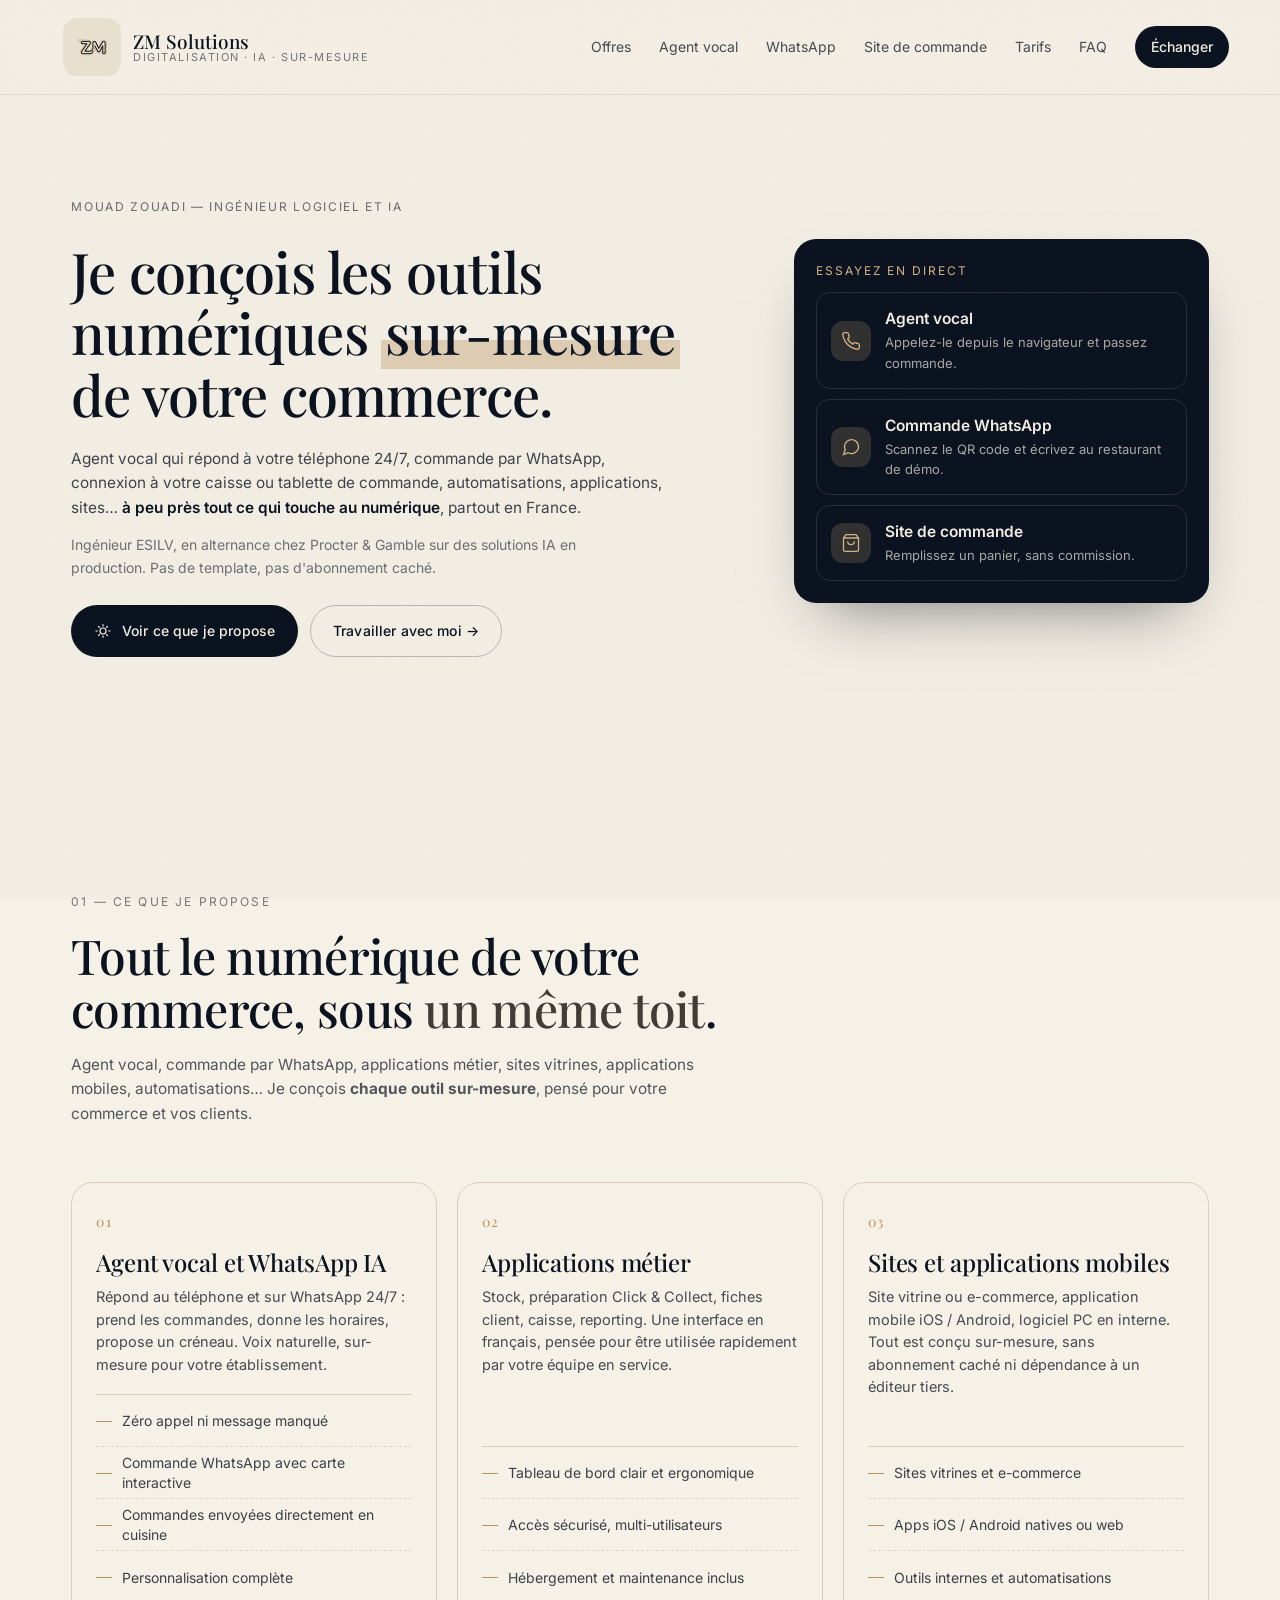
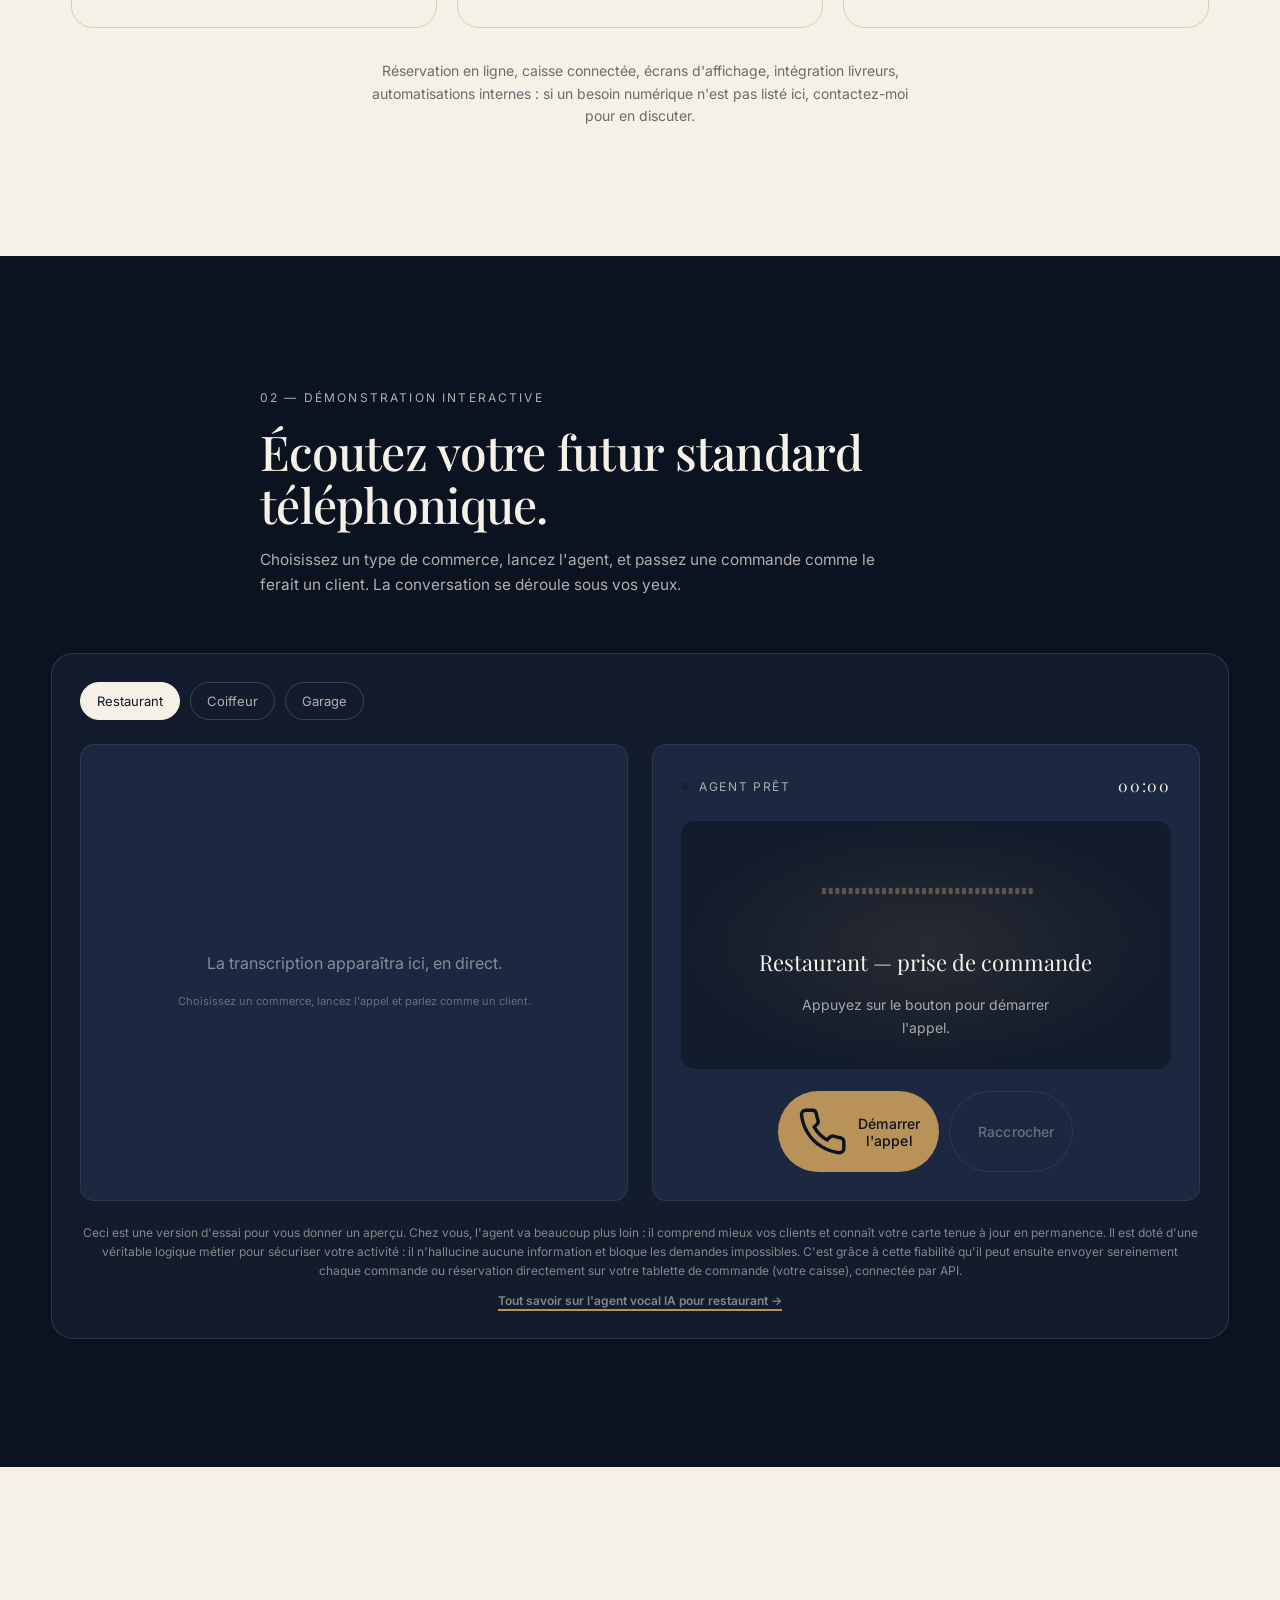
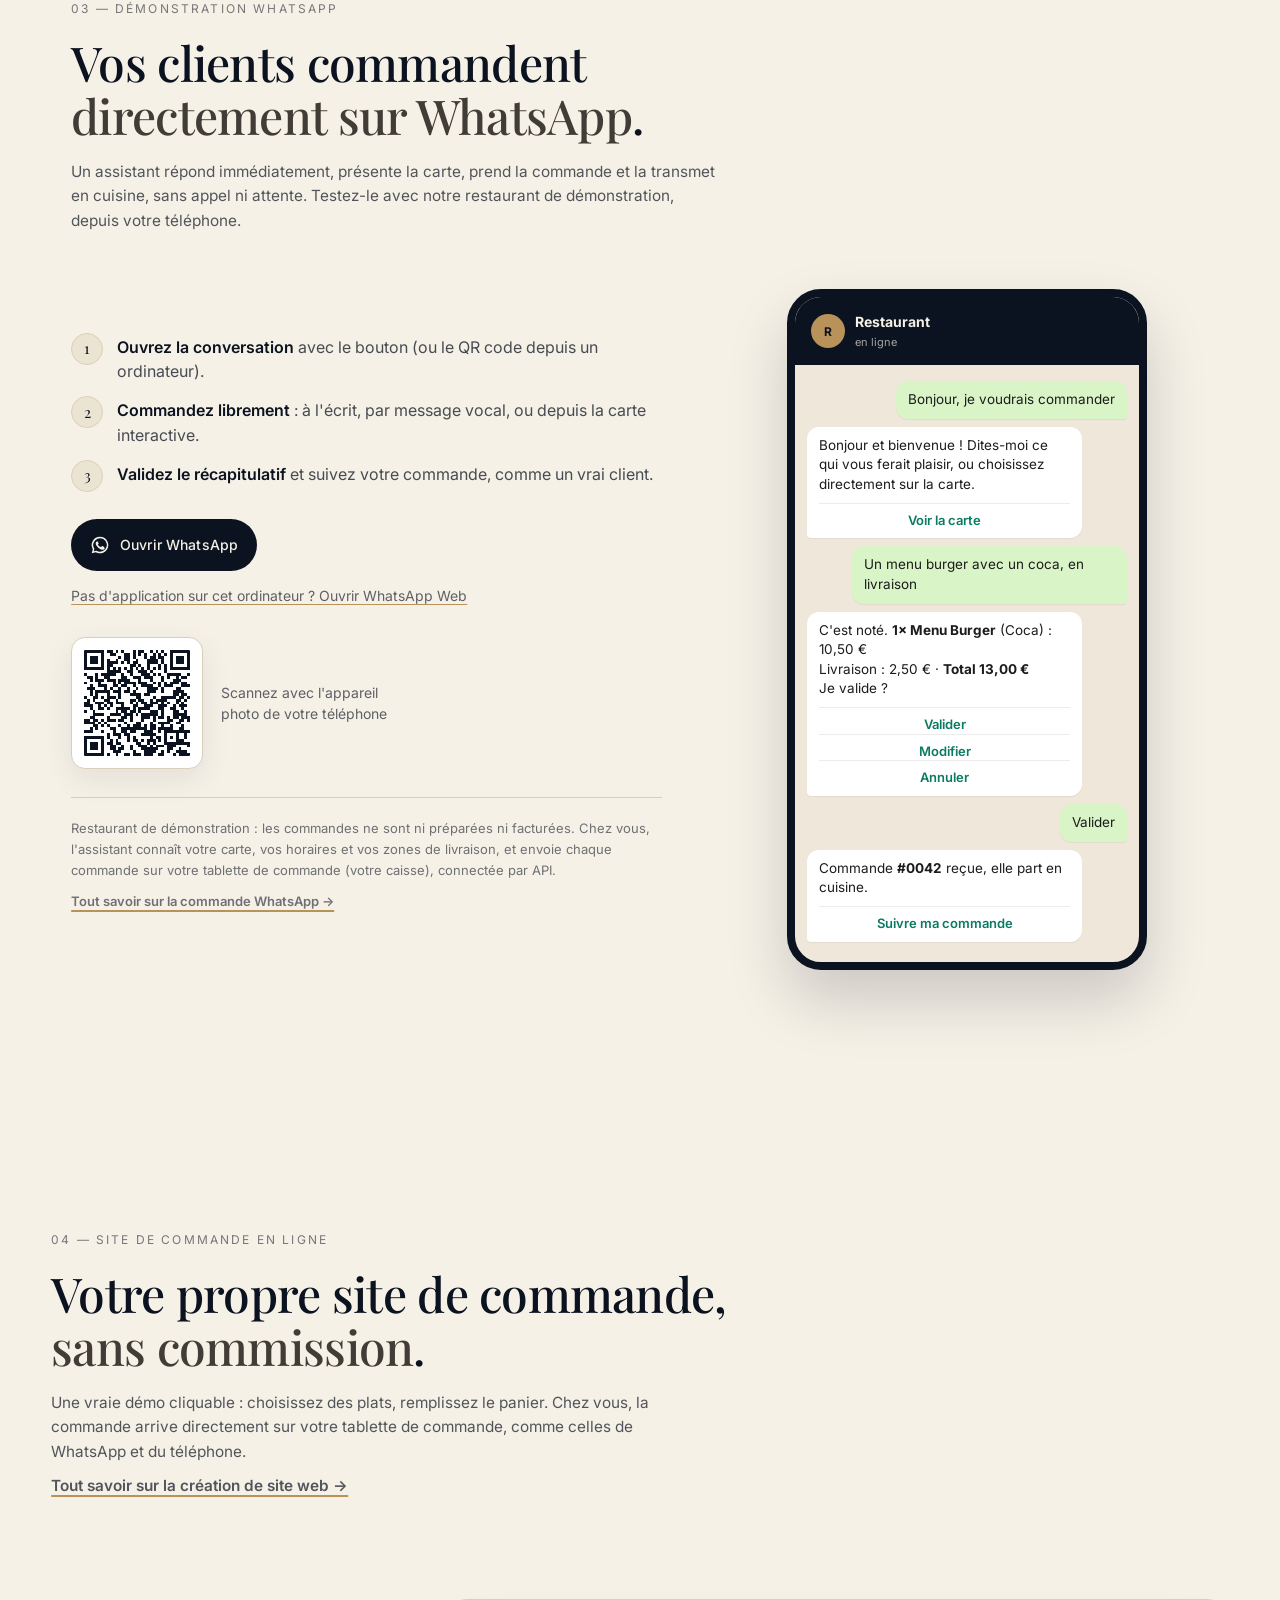
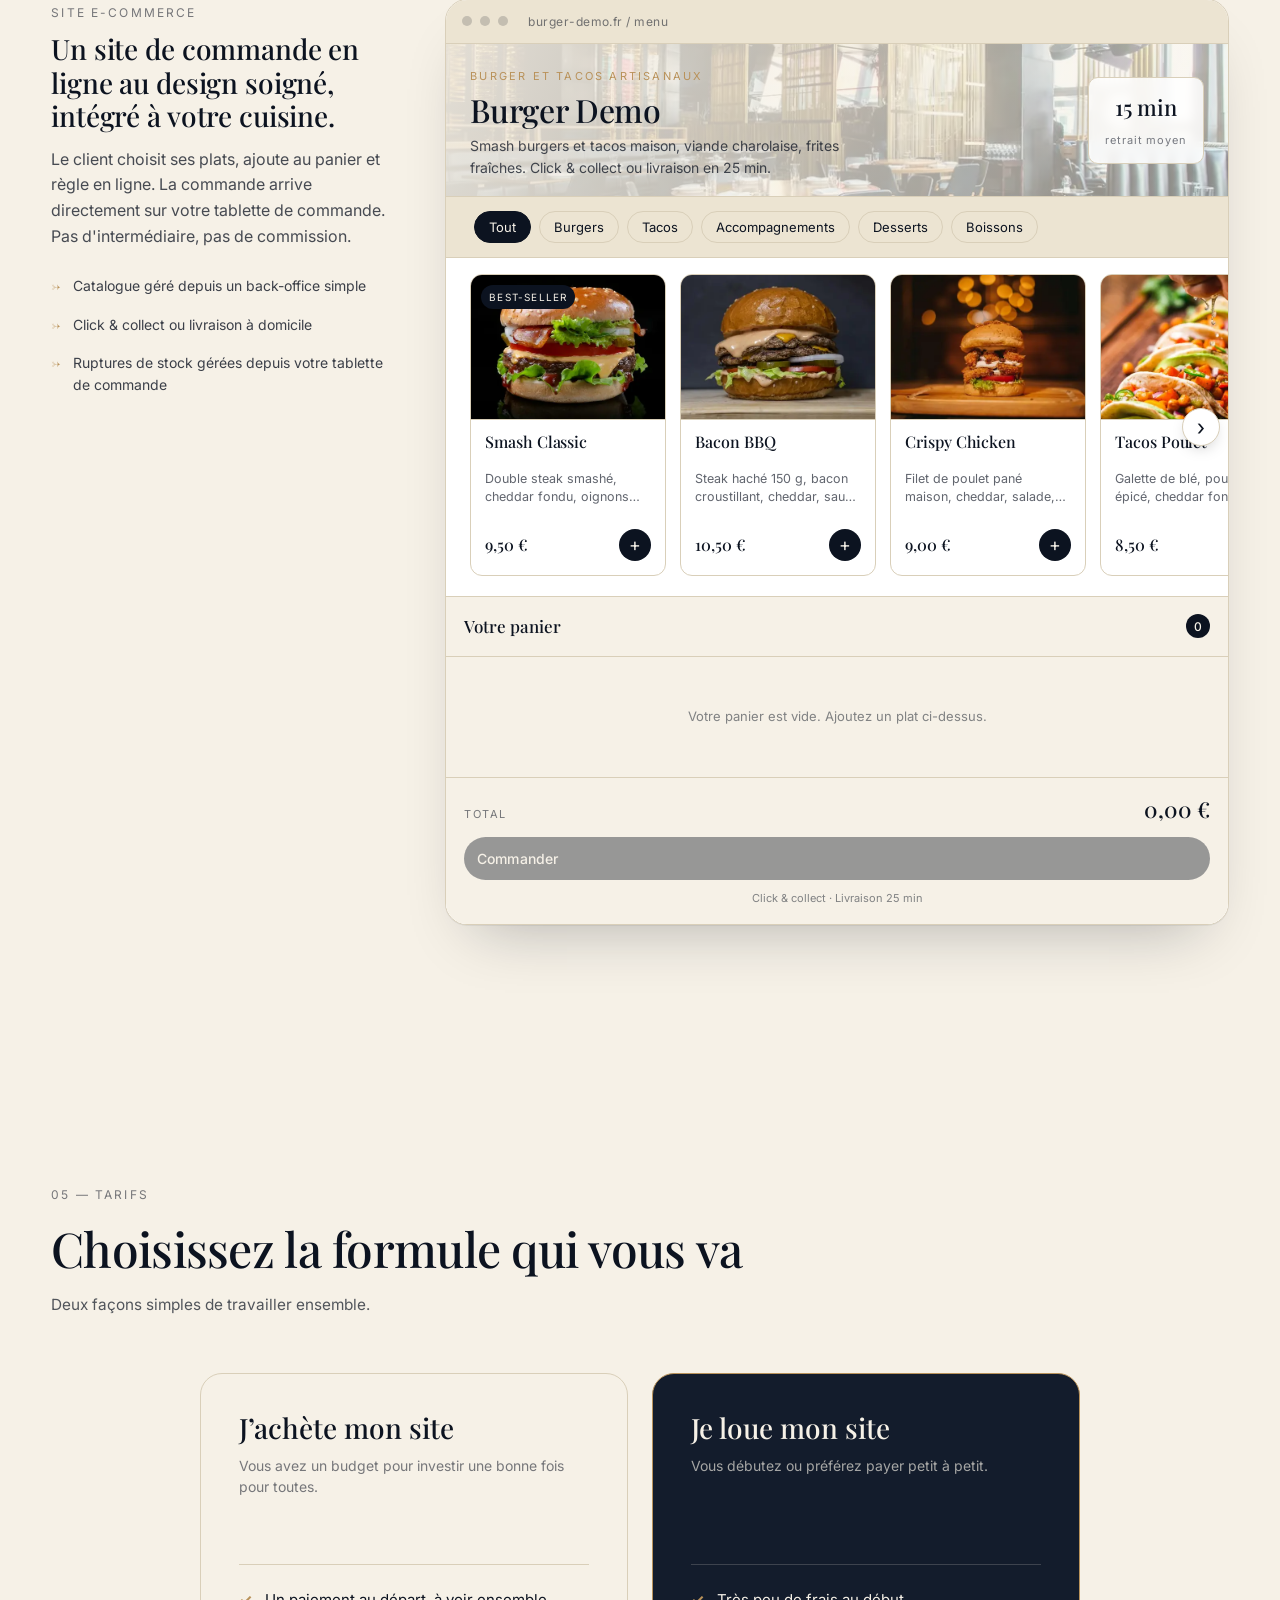
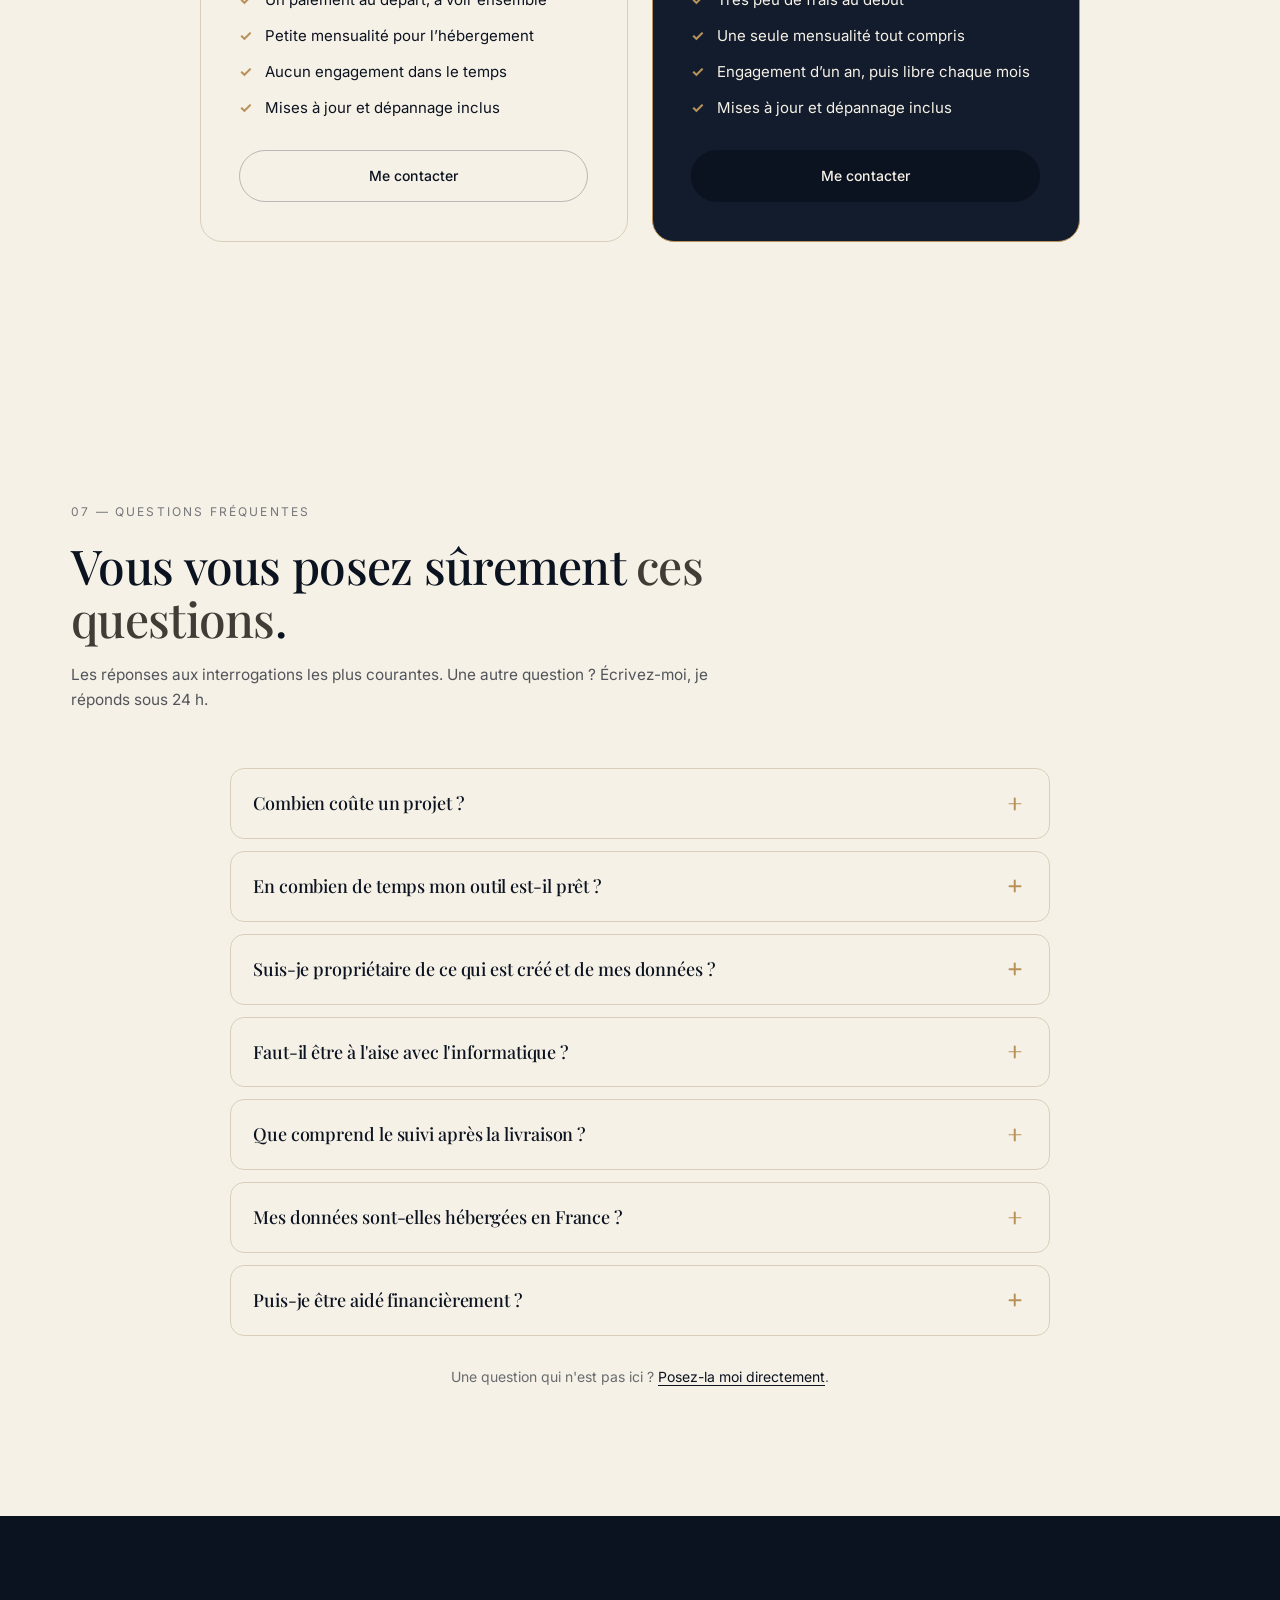
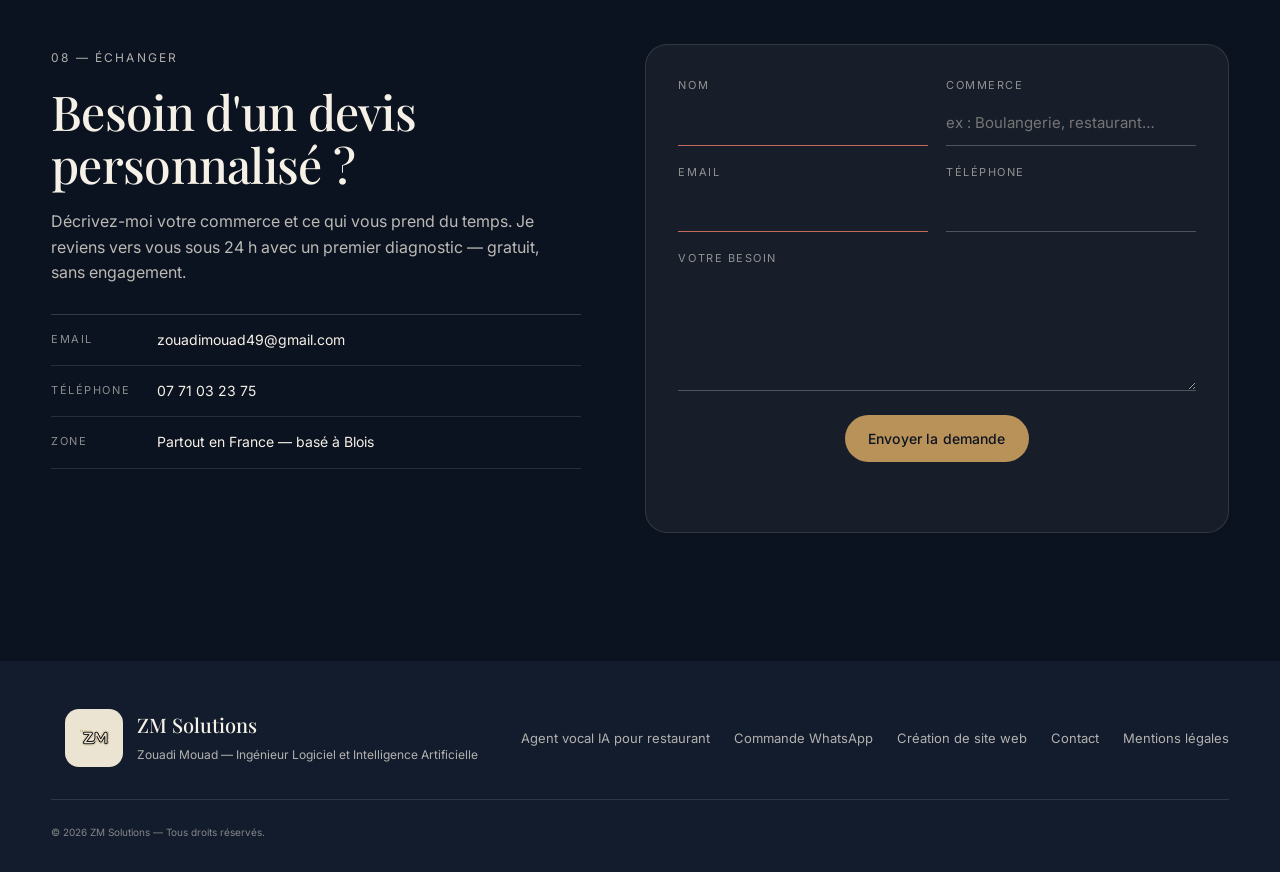
==== commit 941c60b8: "Site: header without photo, shorter text and a 'try it live' panel Co-Authored-By: Claude Opus 5.5 <" ====
--- a/index.html
+++ b/index.html
@@ -36,7 +36,7 @@
   <link rel="preconnect" href="https://fonts.googleapis.com" />
   <link rel="preconnect" href="https://fonts.gstatic.com" crossorigin />
   <link href="https://fonts.googleapis.com/css2?family=Inter:wght@400;500;600;700&family=Playfair+Display:ital,wght@0,500;0,600;0,700;1,500&display=swap" rel="stylesheet" />
-  <link rel="stylesheet" href="/styles/site.css?v=10" />
+  <link rel="stylesheet" href="/styles/site.css?v=11" />
 
   <!-- ===== Données structurées : entreprise locale (Google) ===== -->
   <script type="application/ld+json">
@@ -173,22 +173,21 @@
 
   <!-- ============== HERO PERSONNEL ============== -->
   <section class="hero" id="top">
-    <div class="hero__grid hero__grid--solo">
+    <div class="hero__grid hero__grid--intro">
       <div class="hero__content">
+        <p class="hero__meta">Mouad Zouadi — ingénieur logiciel et IA</p>
         <h1 class="hero__title">
-          Bonjour, je suis <em>Mouad</em>, ingénieur logiciel et intelligence artificielle.<br />
-          Je conçois vos outils numériques <span class="hl">sur-mesure</span>.
+          Je conçois les outils numériques <span class="hl">sur-mesure</span> de votre commerce.
         </h1>
 
         <p class="hero__lede">
-          Je conçois <strong>des outils numériques sur-mesure</strong> pour les commerces, <strong>partout en France</strong>&nbsp;:
-          agent vocal qui répond à votre téléphone 24/7, commande par WhatsApp, connexion à votre caisse ou tablette
-          de commande, automatisations, applications, sites… à peu près tout ce qui touche au numérique.
+          Agent vocal qui répond à votre téléphone 24/7, commande par WhatsApp, connexion à votre caisse
+          ou tablette de commande, automatisations, applications, sites… <strong>à peu près tout ce qui touche
+          au numérique</strong>, partout en France.
         </p>
-        <p class="hero__lede">
-          Ingénieur en formation à l'<strong>ESILV</strong>, en alternance chez <strong>Procter <span class="amp">&amp;</span> Gamble</strong>
-          où je développe des solutions IA en production. Pas de template générique, pas d'abonnement caché&nbsp;:
-          chaque outil est pensé pour <em>votre métier</em>.
+        <p class="hero__cred">
+          Ingénieur ESILV, en alternance chez Procter <span class="amp">&amp;</span> Gamble sur des solutions IA en production.
+          Pas de template, pas d'abonnement caché.
         </p>
 
         <div class="hero__ctas">
@@ -201,6 +200,23 @@
           <a href="#contact" class="btn btn--ghost">Travailler avec moi →</a>
         </div>
       </div>
+
+      <!-- Encart des demos : remplace la photo, mene directement aux essais. -->
+      <aside class="hero__try" aria-label="Démos à essayer">
+        <p class="hero__try-title">Essayez en direct</p>
+        <a href="#agent" class="hero__try-item">
+          <span class="hero__try-icon" aria-hidden="true"><svg viewBox="0 0 24 24" fill="none" stroke="currentColor" stroke-width="1.6"><path d="M22 16.9v3a2 2 0 0 1-2.2 2 19.8 19.8 0 0 1-8.6-3.1 19.5 19.5 0 0 1-6-6A19.8 19.8 0 0 1 2.1 4.2 2 2 0 0 1 4.1 2h3a2 2 0 0 1 2 1.7c.1.9.4 1.8.7 2.7a2 2 0 0 1-.5 2.1L8 9.8a16 16 0 0 0 6 6l1.3-1.3a2 2 0 0 1 2.1-.4c.9.3 1.8.6 2.7.7a2 2 0 0 1 1.7 2z"/></svg></span>
+          <span><strong>Agent vocal</strong><small>Appelez-le depuis le navigateur et passez commande.</small></span>
+        </a>
+        <a href="#whatsapp" class="hero__try-item">
+          <span class="hero__try-icon" aria-hidden="true"><svg viewBox="0 0 24 24" fill="none" stroke="currentColor" stroke-width="1.6"><path d="M21 11.5a8.4 8.4 0 0 1-12.4 7.4L3 21l2.1-5.6A8.4 8.4 0 1 1 21 11.5z"/></svg></span>
+          <span><strong>Commande WhatsApp</strong><small>Scannez le QR code et écrivez au restaurant de démo.</small></span>
+        </a>
+        <a href="#metier" class="hero__try-item">
+          <span class="hero__try-icon" aria-hidden="true"><svg viewBox="0 0 24 24" fill="none" stroke="currentColor" stroke-width="1.6"><path d="M6 2 3 6v14a2 2 0 0 0 2 2h14a2 2 0 0 0 2-2V6l-3-4z"/><path d="M3 6h18M16 10a4 4 0 0 1-8 0"/></svg></span>
+          <span><strong>Site de commande</strong><small>Remplissez un panier, sans commission.</small></span>
+        </a>
+      </aside>
     </div>
   </section>
 
--- a/styles/site.css
+++ b/styles/site.css
@@ -1,2 +1,2 @@
 /* Genere par tools/build.py depuis styles/main.css : ne pas modifier a la main. */
-:root{--ink: #0c1320;--ink-2: #131c2c;--ink-3: #1c2740;--paper: #f6f1e7;--paper-2: #ece4d2;--line: #d9cfb9;--gold: #b9925a;--gold-2: #d6b483;--rose: #c46a5b;--green: #6b8a5a;--red: #b04a3a;--amber: #c98a2b;--serif: 'Playfair Display','EB Garamond',Georgia,serif;--sans: 'Inter',-apple-system,BlinkMacSystemFont,'Segoe UI',sans-serif;--maxw: 1240px;--pad: clamp(20px,4vw,56px);--r: 14px;--r-lg: 22px;--ease: cubic-bezier(.2,.7,.2,1)}*{box-sizing: border-box}html{scroll-behavior: smooth;-webkit-text-size-adjust: 100%;overflow-x: hidden}body{margin: 0;font-family: var(--sans);font-size: 16px;line-height: 1.6;color: var(--ink);background: var(--paper);-webkit-font-smoothing: antialiased;text-rendering: optimizeLegibility;overflow-x: hidden;width: 100%}img{max-width: 100%;height: auto;display: block}a{color: inherit;text-decoration: none}button{font-family: inherit;cursor: pointer}::selection{background: var(--ink);color: var(--paper)}.grain{pointer-events: none;position: fixed;inset: 0;z-index: 9999;opacity: .035;mix-blend-mode: multiply;background-image: url("data:image/svg+xml;utf8,<svg xmlns='http://www.w3.org/2000/svg' width='180' height='180'><filter id='n'><feTurbulence type='fractalNoise' baseFrequency='0.9' numOctaves='2' stitchTiles='stitch'/><feColorMatrix values='0 0 0 0 0  0 0 0 0 0  0 0 0 0 0  0 0 0 .9 0'/></filter><rect width='100%' height='100%' filter='url(%23n)'/></svg>")}.dot{width: 8px;height: 8px;border-radius: 50%;background: var(--ink);display: inline-block}.dot--live{background: var(--green);animation: pulse 2.2s infinite}.dot--idle{background: color-mix(in oklab,var(--ink) 30%,transparent)}.dot--call{background: var(--rose);animation: pulse 1.4s infinite}@keyframes pulse{0%{box-shadow: 0 0 0 0 color-mix(in oklab,currentColor 50%,transparent)}70%{box-shadow: 0 0 0 10px transparent}100%{box-shadow: 0 0 0 0 transparent}}.reveal{opacity: 0;transform: translateY(24px);transition: opacity .8s var(--ease),transform .8s var(--ease)}.reveal.is-in{opacity: 1;transform: none}picture{display: contents}.btn{display: inline-flex;align-items: center;gap: 10px;padding: 14px 22px;border-radius: 999px;font-size: 14px;font-weight: 500;letter-spacing: .01em;border: 1px solid transparent;transition: transform .3s var(--ease),background .3s var(--ease),color .3s var(--ease),border-color .3s var(--ease);will-change: transform}.btn:hover{transform: translateY(-1px)}.btn:active{transform: translateY(0)}.btn__icon{display: inline-flex;width: 18px;height: 18px}.btn__icon svg{width: 100%;height: 100%}.btn--primary{background: var(--ink);color: var(--paper)}.btn--primary:hover{background: var(--ink-3)}.btn--ghost{background: transparent;color: var(--ink);border-color: color-mix(in oklab,var(--ink) 25%,transparent)}.btn--ghost:hover{border-color: var(--ink)}.btn--round{padding: 14px 18px}.btn--mini{padding: 8px 12px;font-size: 12px;background: var(--ink);color: var(--paper);border-radius: 8px}.btn--mini-ghost{background: transparent;color: var(--ink);border: 1px solid var(--line)}.btn--mini-ghost:hover{border-color: var(--ink)}.btn[disabled]{opacity: .35;cursor: not-allowed}.nav{position: sticky;top: 0;z-index: 100;display: flex;align-items: center;justify-content: space-between;padding: 18px var(--pad);background: color-mix(in oklab,var(--paper) 88%,transparent);backdrop-filter: saturate(140%) blur(10px);-webkit-backdrop-filter: saturate(140%) blur(10px);border-bottom: 1px solid color-mix(in oklab,var(--line) 60%,transparent)}.nav__brand{display: flex;align-items: center;gap: 12px}.nav__logo{width: 58px;height: 58px;border-radius: 14px;background: var(--paper-2);padding: 6px;object-fit: contain}.nav__wordmark{display: flex;flex-direction: column;line-height: 1.1}.nav__wordmark-main{font-family: var(--serif);font-weight: 500;font-size: 19px}.nav__wordmark-sub{font-size: 11px;letter-spacing: .14em;text-transform: uppercase;color: color-mix(in oklab,var(--ink) 55%,transparent)}.nav__links{display: flex;align-items: center;gap: 28px}.nav__links a{font-size: 14px;position: relative;color: color-mix(in oklab,var(--ink) 75%,transparent);transition: color .25s var(--ease)}.nav__links a::after{content: "";position: absolute;left: 0;right: 0;bottom: -6px;height: 1px;background: var(--ink);transform: scaleX(0);transform-origin: left;transition: transform .35s var(--ease)}.nav__links a:hover{color: var(--ink)}.nav__links a:hover::after{transform: scaleX(1)}.nav__cta{background: var(--ink);color: var(--paper) !important;padding: 10px 16px;border-radius: 999px;font-weight: 500}.nav__cta::after{display: none}.nav__cta:hover{background: var(--ink-3)}.nav__burger{display: none;background: none;border: 0;padding: 8px;flex-direction: column;gap: 4px}.nav__burger span{width: 22px;height: 1.5px;background: var(--ink)}.section{padding: clamp(72px,10vw,140px) var(--pad);max-width: var(--maxw);margin: 0 auto}.section--wide{max-width: 1440px}.section--dark{background: var(--ink);color: var(--paper);max-width: none;padding-left: var(--pad);padding-right: var(--pad)}.section--soft{background: var(--paper-2);max-width: none}.section--dark>*,.section--soft>*{max-width: var(--maxw);margin-left: auto;margin-right: auto}.section--dark .eyebrow,.section--dark .section__sub{color: color-mix(in oklab,var(--paper) 70%,transparent)}.section__head{max-width: 760px;margin-bottom: 56px}.eyebrow{display: inline-block;font-size: 12px;letter-spacing: .18em;text-transform: uppercase;color: color-mix(in oklab,var(--ink) 55%,transparent);margin-bottom: 18px}.eyebrow--small{margin-bottom: 10px}.section__title{font-family: var(--serif);font-weight: 500;font-size: clamp(28px,4vw,48px);line-height: 1.1;letter-spacing: -0.015em;margin: 0 0 18px}.section__title em{font-style: normal;font-weight: 500;color: color-mix(in oklab,var(--ink) 65%,var(--gold))}.section__sub{font-size: clamp(15px,1.2vw,17px);color: color-mix(in oklab,var(--ink) 70%,transparent);max-width: 65ch;margin: 0}.footer{padding: 48px var(--pad) 32px;background: var(--ink-2);color: color-mix(in oklab,var(--paper) 70%,transparent)}.footer__top{display: flex;justify-content: space-between;align-items: center;gap: 24px;flex-wrap: wrap;max-width: var(--maxw);margin: 0 auto;padding-bottom: 32px;border-bottom: 1px solid color-mix(in oklab,var(--paper) 12%,transparent)}.footer__brand{display: flex;align-items: center;gap: 14px}.footer__brand img{width: 58px;height: 58px;border-radius: 14px;background: var(--paper-2);padding: 6px;object-fit: contain}.footer__brand strong{font-family: var(--serif);font-weight: 500;font-size: 20px;color: var(--paper);display: block}.footer__brand span{font-size: 12px}.footer__nav{display: flex;gap: 24px;flex-wrap: wrap}.footer__nav a{font-size: 13px;transition: color .25s var(--ease)}.footer__nav a:hover{color: var(--paper)}.footer__bottom{display: flex;justify-content: space-between;gap: 16px;flex-wrap: wrap;max-width: var(--maxw);margin: 24px auto 0;font-size: 12px;color: color-mix(in oklab,var(--paper) 50%,transparent)}.amp{font-family: var(--sans);font-style: normal;font-weight: inherit}.field{display: flex;flex-direction: column;gap: 6px}.field--full{grid-column: 1 / -1}.field label{font-size: 11px;letter-spacing: .14em;text-transform: uppercase;color: color-mix(in oklab,var(--paper) 55%,transparent)}.field input,.field textarea{background: transparent;border: 0;border-bottom: 1px solid color-mix(in oklab,var(--paper) 25%,transparent);padding: 10px 0;color: var(--paper);font: inherit;font-size: 15px;transition: border-color .25s var(--ease)}.field input:focus,.field textarea:focus{outline: none;border-bottom-color: var(--gold)}.field textarea{resize: vertical;min-height: 80px}.field input:invalid:not(:placeholder-shown){border-bottom-color: var(--rose)}.field__actions{display: flex;justify-content: space-between;align-items: center;gap: 16px;flex-wrap: wrap;margin-top: 6px}.check{display: inline-flex;gap: 10px;align-items: flex-start;font-size: 13px;cursor: pointer;color: color-mix(in oklab,var(--paper) 70%,transparent)}.check input{accent-color: var(--gold);margin-top: 2px}.modal{position: fixed;inset: 0;z-index: 1000;display: flex;align-items: center;justify-content: center;padding: 20px;visibility: hidden;opacity: 0;transition: opacity .25s var(--ease),visibility .25s}.modal.is-open{visibility: visible;opacity: 1}.modal__backdrop{position: absolute;inset: 0;background: color-mix(in oklab,var(--ink) 65%,transparent);backdrop-filter: blur(4px)}.modal__panel{position: relative;background: var(--paper);border-radius: var(--r-lg);border: 1px solid var(--line);width: 100%;max-width: 520px;max-height: calc(100vh - 40px);overflow-y: auto;box-shadow: 0 50px 100px -30px rgba(0,0,0,.4);transform: translateY(20px) scale(.98);transition: transform .3s var(--ease)}.modal.is-open .modal__panel{transform: none}.modal__head{display: flex;align-items: center;justify-content: space-between;padding: 22px 24px;border-bottom: 1px solid var(--line)}.modal__head h3{margin: 0;font-family: var(--serif);font-weight: 500;font-size: 22px;letter-spacing: -0.005em}.modal__close{width: 36px;height: 36px;border-radius: 50%;background: transparent;border: 1px solid var(--line);color: var(--ink);font-size: 22px;line-height: 1;cursor: pointer;transition: all .2s var(--ease)}.modal__close:hover{background: var(--ink);color: var(--paper);border-color: var(--ink)}.modal__form{padding: 22px 24px 24px;display: flex;flex-direction: column;gap: 16px}.modal__form .field{display: flex;flex-direction: column;gap: 6px}.modal__form .field label{font-size: 11px;letter-spacing: .12em;text-transform: uppercase;color: color-mix(in oklab,var(--ink) 60%,transparent)}.modal__form .field input{background: #fff;border: 1px solid var(--line);border-radius: 8px;padding: 10px 12px;font: inherit;font-size: 14px;color: var(--ink)}.modal__form .field input:focus{outline: 2px solid var(--ink);outline-offset: 1px;border-color: var(--ink)}.field-row{display: grid;grid-template-columns: repeat(2,minmax(0,1fr));gap: 12px}.field-row .field input{min-width: 0;width: 100%}.field-row>.field:nth-child(3){grid-column: 1 / -1}.modal__actions{display: flex;gap: 10px;justify-content: flex-end;margin-top: 4px}.demo{display: grid;grid-template-columns: minmax(240px,0.7fr) minmax(0,1.6fr);gap: clamp(24px,4vw,64px);align-items: start;margin-top: clamp(60px,8vw,100px)}.demo--stacked{grid-template-columns: 1fr}.demo--stacked .demo__intro{position: static;max-width: 720px;margin-bottom: clamp(20px,3vw,36px)}.demo__intro{position: sticky;top: 110px;align-self: start}.demo--reverse{grid-template-columns: minmax(0,1.6fr) minmax(240px,0.7fr)}.demo--reverse>.demo__intro{order: 2}.demo__intro h3{font-family: var(--serif);font-weight: 500;font-size: clamp(22px,2.4vw,28px);line-height: 1.2;margin: 0 0 14px;letter-spacing: -0.005em}.demo__intro p{color: color-mix(in oklab,var(--ink) 75%,transparent);margin: 0 0 18px}.demo__bullets{list-style: none;padding: 0;margin: 0}.demo__bullets li{font-size: 14px;padding: 8px 0;position: relative;padding-left: 22px;color: color-mix(in oklab,var(--ink) 80%,transparent)}.demo__bullets li::before{content: "→";position: absolute;left: 0;color: var(--gold);font-family: var(--serif)}.mockup{background: #fff;border-radius: var(--r-lg);border: 1px solid var(--line);box-shadow: 0 30px 60px -30px color-mix(in oklab,var(--ink) 30%,transparent),0 1px 0 0 color-mix(in oklab,var(--ink) 6%,transparent);overflow: hidden}.mockup__chrome{display: flex;align-items: center;gap: 8px;padding: 12px 16px;background: var(--paper-2);border-bottom: 1px solid var(--line);font-size: 12px;color: color-mix(in oklab,var(--ink) 55%,transparent)}.mockup__chrome span{width: 10px;height: 10px;border-radius: 50%;background: color-mix(in oklab,var(--ink) 18%,transparent)}.mockup__chrome em{font-style: normal;margin-left: 12px;letter-spacing: .04em;font-family: var(--sans)}.mockup__body{padding: clamp(14px,2.5vw,22px);overflow-x: hidden}.hero{position: relative;padding: clamp(48px,7vw,96px) var(--pad) clamp(60px,8vw,110px);max-width: var(--maxw);margin: 0 auto}.hero__grid{display: grid;grid-template-columns: 0.85fr 1.15fr;gap: clamp(32px,5vw,80px);align-items: start}.hero__grid--solo{grid-template-columns: 1fr;max-width: 900px}.hero__content{min-width: 0}.hero__meta{display: inline-flex;align-items: center;gap: 10px;font-size: 12px;letter-spacing: .14em;text-transform: uppercase;color: color-mix(in oklab,var(--ink) 60%,transparent);margin-bottom: 24px}.hero__title{font-family: var(--serif);font-weight: 500;font-size: clamp(32px,4.8vw,56px);line-height: 1.1;letter-spacing: -0.015em;margin: 0 0 22px}.hero__title em{font-style: italic;font-weight: 400;color: color-mix(in oklab,var(--ink) 70%,var(--gold))}.hero__title .hl{background: linear-gradient(180deg,transparent 62%,color-mix(in oklab,var(--gold) 35%,transparent) 62%);padding: 0 .08em}.hero__lede{max-width: 60ch;font-size: clamp(15px,1.2vw,17px);color: color-mix(in oklab,var(--ink) 78%,transparent);margin: 0 0 14px}.hero__lede strong{color: var(--ink);font-weight: 600}.hero__lede em{font-style: normal;color: color-mix(in oklab,var(--ink) 70%,var(--gold))}.hero__columns{display: grid;grid-template-columns: 1fr 1fr;gap: 40px;margin: 36px 0 32px;padding-top: 32px;border-top: 1px solid var(--line)}.hero__ctas{display: flex;flex-wrap: wrap;gap: 12px}.timeline{list-style: none;padding: 0;margin: 0}.timeline li{position: relative;padding: 12px 0 12px 22px;border-bottom: 1px dashed color-mix(in oklab,var(--line) 80%,transparent)}.timeline li:last-child{border-bottom: 0}.timeline li::before{content: "";position: absolute;left: 0;top: 20px;width: 8px;height: 8px;border-radius: 50%;background: var(--gold);box-shadow: 0 0 0 4px color-mix(in oklab,var(--gold) 20%,transparent)}.timeline__date{display: block;font-size: 11px;letter-spacing: .14em;text-transform: uppercase;color: color-mix(in oklab,var(--ink) 55%,transparent);margin-bottom: 4px}.timeline strong{display: block;font-size: 14px;font-weight: 600}.timeline span:not(.timeline__date){display: block;font-size: 13px;color: color-mix(in oklab,var(--ink) 65%,transparent)}.skills{display: flex;flex-direction: column;gap: 18px}.skills__group h4{margin: 0 0 8px;font-family: var(--sans);font-size: 13px;font-weight: 500;color: var(--ink)}.skills__chips{display: flex;flex-wrap: wrap;gap: 6px}.skills__chips span{display: inline-flex;align-items: center;padding: 5px 11px;border-radius: 999px;font-size: 12px;background: var(--paper);border: 1px solid var(--line);color: color-mix(in oklab,var(--ink) 80%,transparent);transition: all .25s var(--ease)}.skills__chips span:hover{background: var(--ink);color: var(--paper);border-color: var(--ink)}.skills__chips--soft span{background: transparent;font-style: italic;font-family: var(--serif);font-size: 14px;border-color: color-mix(in oklab,var(--gold) 50%,var(--line));color: var(--ink)}.cards{display: grid;gap: 20px;grid-template-columns: repeat(3,1fr);grid-auto-rows: min-content}.cards--4{grid-template-columns: repeat(4,1fr)}@supports (grid-template-rows: subgrid){.cards{grid-template-rows: auto auto 1fr auto auto auto}.card{display: grid;grid-row: span 6;grid-template-rows: subgrid;row-gap: 0}.card__list{display: grid;grid-row: 4 / span 3;grid-template-rows: subgrid;margin: 0}}.cards__more{margin: 32px auto 0;max-width: 60ch;text-align: center;font-size: 14px;color: color-mix(in oklab,var(--ink) 60%,transparent)}.cards__more em{font-family: var(--serif);font-style: italic;font-size: 18px;color: var(--ink)}.card{position: relative;background: var(--paper);border: 1px solid var(--line);border-radius: var(--r-lg);padding: 28px 24px 24px;transition: transform .4s var(--ease),border-color .4s var(--ease),box-shadow .4s var(--ease);display: flex;flex-direction: column}.card:hover{transform: translateY(-4px);border-color: var(--ink);box-shadow: 0 30px 60px -30px color-mix(in oklab,var(--ink) 30%,transparent)}.card__num{font-family: var(--serif);font-size: 14px;color: var(--gold);margin-bottom: 14px;letter-spacing: .1em}.card h3{font-family: var(--serif);font-weight: 500;font-size: 24px;letter-spacing: -0.005em;margin: 0 0 10px;line-height: 1.2}.card p{color: color-mix(in oklab,var(--ink) 75%,transparent);margin: 0 0 18px;font-size: 14.5px;line-height: 1.55}.card__list{list-style: none;padding: 0;margin: auto 0 0;border-top: 1px solid var(--line)}.card__list li{font-size: 14px;padding: 12px 0;border-bottom: 1px dashed color-mix(in oklab,var(--line) 80%,transparent);position: relative;padding-left: 26px;color: color-mix(in oklab,var(--ink) 80%,transparent);display: flex;align-items: center;min-height: 52px;line-height: 1.4}.card__list li::before{content: "";position: absolute;left: 0;top: 50%;width: 16px;height: 1px;background: var(--gold)}.card__list li:last-child{border-bottom: 0}.agent{background: var(--ink-2);border: 1px solid color-mix(in oklab,var(--paper) 12%,transparent);border-radius: var(--r-lg);padding: 28px}.agent__choices{display: flex;flex-wrap: wrap;gap: 10px;margin-bottom: 24px}.chip{background: transparent;color: color-mix(in oklab,var(--paper) 70%,transparent);border: 1px solid color-mix(in oklab,var(--paper) 18%,transparent);padding: 10px 16px;border-radius: 999px;font-size: 13px;transition: all .25s var(--ease)}.chip:hover{color: var(--paper);border-color: color-mix(in oklab,var(--paper) 40%,transparent)}.chip.is-active{background: var(--paper);color: var(--ink);border-color: var(--paper)}.agent__panel{display: grid;grid-template-columns: 1fr 1fr;gap: 24px}.agent__phone{background: var(--ink-3);border-radius: var(--r);padding: 28px;display: flex;flex-direction: column;gap: 22px;border: 1px solid color-mix(in oklab,var(--paper) 8%,transparent)}.agent__status{display: flex;align-items: center;gap: 10px;font-size: 12px;letter-spacing: .14em;text-transform: uppercase;color: color-mix(in oklab,var(--paper) 65%,transparent)}.agent__timer{margin-left: auto;font-variant-numeric: tabular-nums;font-family: var(--serif);font-size: 16px;color: var(--paper)}.agent__visual{flex: 1;display: flex;flex-direction: column;align-items: center;justify-content: center;text-align: center;gap: 14px;padding: 30px 10px;background: radial-gradient(ellipse at center,color-mix(in oklab,var(--gold) 12%,transparent) 0%,transparent 70%),var(--ink-2);border-radius: var(--r);min-height: 220px}.wave{width: 100%;max-width: 280px;height: 80px}.wave rect{fill: var(--gold-2);transition: height .12s var(--ease),y .12s var(--ease),opacity .25s var(--ease);opacity: .35}.agent.is-active .wave rect,.agent.is-listening .wave rect{opacity: 1}.agent__shop{font-family: var(--serif);font-size: 22px;color: var(--paper)}.agent__caption{font-size: 14px;color: color-mix(in oklab,var(--paper) 65%,transparent);max-width: 32ch}.agent__controls{display: flex;gap: 10px;justify-content: center}.agent__controls .btn--primary{background: var(--gold);color: var(--ink)}.agent__controls .btn--primary:hover{background: var(--gold-2)}.agent__controls .btn--ghost{color: var(--paper);border-color: color-mix(in oklab,var(--paper) 25%,transparent)}.agent__controls .btn--ghost:hover{border-color: var(--paper)}.agent__transcript{background: var(--ink-3);border: 1px solid color-mix(in oklab,var(--paper) 8%,transparent);border-radius: var(--r);padding: 22px;height: 100%;min-height: 360px;overflow-y: auto;display: flex;flex-direction: column;gap: 14px;scroll-behavior: smooth}.agent__placeholder{margin: auto;text-align: center;color: color-mix(in oklab,var(--paper) 50%,transparent)}.agent__placeholder small{display: block;margin-top: 8px;font-size: 11px;opacity: .7}.bubble{max-width: 85%;padding: 12px 16px;border-radius: 14px;font-size: 14px;line-height: 1.5;animation: bubbleIn .4s var(--ease) both}@keyframes bubbleIn{from{opacity: 0;transform: translateY(8px)}to{opacity: 1;transform: translateY(0)}}.bubble--ai{align-self: flex-start;background: color-mix(in oklab,var(--paper) 92%,var(--gold));color: var(--ink);border-bottom-left-radius: 4px}.bubble--user{align-self: flex-end;background: color-mix(in oklab,var(--ink) 70%,var(--paper));color: var(--paper);border-bottom-right-radius: 4px;border: 1px solid color-mix(in oklab,var(--paper) 15%,transparent)}.bubble__role{display: block;font-size: 10px;letter-spacing: .14em;text-transform: uppercase;opacity: .55;margin-bottom: 4px}.bubble__text{display: block;white-space: pre-wrap;word-break: break-word}.bubble--typing{padding: 14px 16px}.bubble--typing span{display: inline-block;width: 6px;height: 6px;margin: 0 2px;border-radius: 50%;background: currentColor;opacity: .35;animation: typing 1.2s infinite}.bubble--typing span:nth-child(2){animation-delay: .15s}.bubble--typing span:nth-child(3){animation-delay: .3s}@keyframes typing{0%,60%,100%{transform: translateY(0);opacity: .35}30%{transform: translateY(-3px);opacity: 1}}.agent__note{margin: 22px 0 0;font-size: 12px;text-align: center;color: color-mix(in oklab,var(--paper) 50%,transparent)}.wa{display: grid;grid-template-columns: minmax(0,1.1fr) minmax(0,.9fr);gap: clamp(28px,5vw,72px);align-items: center}.wa__steps{list-style: none;counter-reset: wa;padding: 0;margin: 0 0 32px;display: grid;gap: 14px}.wa__steps li{counter-increment: wa;position: relative;padding-left: 46px;color: color-mix(in oklab,var(--ink) 75%,transparent);line-height: 1.55}.wa__steps li::before{content: counter(wa);position: absolute;left: 0;top: -2px;width: 30px;height: 30px;border-radius: 50%;display: grid;place-items: center;font-family: var(--serif);font-size: 15px;color: var(--ink);background: var(--paper-2);border: 1px solid var(--line)}.wa__steps strong{color: var(--ink);font-weight: 600}.wa__actions{display: flex;flex-wrap: wrap;align-items: center;gap: 14px 22px}.wa__open svg{width: 20px;height: 20px}.wa__web{font-size: 14px;color: color-mix(in oklab,var(--ink) 65%,transparent);text-decoration: underline;text-underline-offset: 3px;text-decoration-color: var(--gold)}.wa__web:hover{color: var(--ink)}.wa__qr{margin: 30px 0 0;display: flex;align-items: center;gap: 18px}.wa__qr svg{width: 132px;height: 132px;flex: none;padding: 12px;background: #fff;border-radius: var(--r);border: 1px solid var(--line);box-shadow: 0 10px 30px rgba(12,19,32,.08)}.wa__qr figcaption{max-width: 190px;font-size: 14px;line-height: 1.5;color: color-mix(in oklab,var(--ink) 65%,transparent)}.wa__note{margin-top: 28px;padding-top: 20px;border-top: 1px solid var(--line);font-size: 13px;line-height: 1.6;color: color-mix(in oklab,var(--ink) 58%,transparent)}.wa__phone{justify-self: center;width: min(100%,360px);background: #efe7da;border: 8px solid var(--ink);border-radius: 34px;overflow: hidden;box-shadow: 0 30px 60px rgba(12,19,32,.18)}.wa__bar{display: flex;align-items: center;gap: 10px;padding: 14px 16px;background: var(--ink);color: var(--paper);font-size: 14px}.wa__bar small{display: block;font-size: 11px;opacity: .65}.wa__avatar{width: 34px;height: 34px;border-radius: 50%;display: grid;place-items: center;background: var(--gold);color: var(--ink);font-size: 12px;font-weight: 700}.wa__chat{padding: 16px 12px 20px;display: grid;gap: 8px}.msg{margin: 0;max-width: 86%;padding: 9px 12px;border-radius: 12px 12px 12px 4px;background: #fff;color: #1c1c1c;font-size: 13.5px;line-height: 1.45;box-shadow: 0 1px 1px rgba(0,0,0,.06)}.msg--me{justify-self: end;background: #d9f4c7;border-radius: 12px 12px 4px 12px}.msg__btn,.msg__btns span{display: block;margin-top: 8px;padding-top: 7px;border-top: 1px solid #ececec;text-align: center;color: #0b7a62;font-weight: 600;font-size: 13px}.msg__btns{display: block}.msg__btns span + span{margin-top: 0}@media (prefers-reduced-motion: no-preference){.wa__chat .msg{animation: waIn .5s var(--ease) both}.wa__chat .msg:nth-child(2){animation-delay: .15s}.wa__chat .msg:nth-child(3){animation-delay: .3s}.wa__chat .msg:nth-child(4){animation-delay: .45s}.wa__chat .msg:nth-child(5){animation-delay: .6s}.wa__chat .msg:nth-child(6){animation-delay: .75s}}@keyframes waIn{from{opacity: 0;transform: translateY(8px)}}@media (max-width: 860px){.wa{grid-template-columns: 1fr}.wa__phone{order: -1}}@media (hover: none) and (pointer: coarse){.wa__qr,.wa__web{display: none}.wa__open{width: 100%;justify-content: center}}.mockup--shop .mockup__body{padding: 0}.shop__body{background: #fff}.shop__hero{display: grid;grid-template-columns: 1.5fr 1fr;gap: 24px;padding: 18px 24px 16px;align-items: center;border-bottom: 1px solid var(--line);background: linear-gradient(115deg,rgba(246,241,231,.92),rgba(246,241,231,.55)),url("/img/shop-hero.jpg") center/cover;background: linear-gradient(115deg,rgba(246,241,231,.92),rgba(246,241,231,.55)),image-set(url("/img/shop-hero.webp") type("image/webp"),url("/img/shop-hero.jpg") type("image/jpeg")) center/cover}.shop__eyebrow{display: inline-block;margin-bottom: 6px;font-size: 11px;letter-spacing: .2em;text-transform: uppercase;color: var(--gold)}.shop__hero h4{font-family: var(--serif);font-weight: 500;font-size: clamp(24px,3vw,32px);margin: 0 0 8px;line-height: 1.1;letter-spacing: -0.01em}.shop__hero p{font-size: 14px;margin: 0;max-width: 50ch;color: color-mix(in oklab,var(--ink) 75%,transparent)}.shop__hero-meta{display: flex;gap: 16px;justify-content: flex-end;flex-wrap: wrap}.shop__hero-meta>div{background: rgba(255,255,255,.85);border: 1px solid var(--line);border-radius: 10px;padding: 12px 16px;min-width: 110px;text-align: center;backdrop-filter: blur(4px)}.shop__hero-meta strong{display: block;font-family: var(--serif);font-weight: 500;font-size: 22px}.shop__hero-meta span{font-size: 11px;letter-spacing: .08em;color: color-mix(in oklab,var(--ink) 55%,transparent)}.shop__cats{display: flex;gap: 8px;flex-wrap: wrap;padding: 14px 28px;background: var(--paper-2);border-bottom: 1px solid var(--line)}.shop__cat{background: transparent;border: 1px solid var(--line);color: var(--ink);padding: 7px 14px;border-radius: 999px;font-size: 13px;cursor: pointer;transition: all .2s var(--ease)}.shop__cat:hover{border-color: var(--ink)}.shop__cat.is-active{background: var(--ink);color: var(--paper);border-color: var(--ink)}.shop__layout{display: block}.shop__slider{position: relative}.shop__menu{display: flex;gap: 14px;overflow-x: auto;scroll-snap-type: x mandatory;scroll-behavior: smooth;overscroll-behavior-x: contain;scrollbar-width: thin;padding: 16px 24px 20px;scroll-padding-inline: 24px}.shop__menu>.shop-item{flex: 0 0 196px;scroll-snap-align: start}.shop__menu>p{flex: 1 0 100%}.shop__nav{position: absolute;top: 50%;transform: translateY(-50%);z-index: 2;width: 38px;height: 38px;border-radius: 50%;border: 1px solid var(--line);background: #fff;color: var(--ink);font-size: 22px;line-height: 1;cursor: pointer;box-shadow: 0 6px 16px -6px rgba(0,0,0,.25);transition: opacity .2s var(--ease)}.shop__nav--prev{left: 8px}.shop__nav--next{right: 8px}.shop__nav[disabled]{opacity: 0;pointer-events: none}@media (max-width: 600px){.shop__menu>.shop-item{flex-basis: 150px}.shop__nav{display: none}}.shop-item{display: flex;flex-direction: column;background: #fff;border: 1px solid var(--line);border-radius: 12px;overflow: hidden;position: relative;transition: transform .3s var(--ease),box-shadow .3s var(--ease),border-color .3s var(--ease)}.shop-item:hover{transform: translateY(-4px);border-color: var(--ink);box-shadow: 0 24px 40px -24px rgba(0,0,0,.18)}.shop-item__img{aspect-ratio: 4 / 3;width: 100%;position: relative;background-color: color-mix(in oklab,var(--paper) 70%,var(--gold));background-image: linear-gradient(135deg,color-mix(in oklab,var(--paper) 60%,white),var(--paper));background-size: cover;background-position: center;background-repeat: no-repeat;border-bottom: 1px solid var(--line)}.shop-item__tag{position: absolute;top: 10px;left: 10px;background: var(--ink);color: var(--paper);font-size: 10px;letter-spacing: .12em;text-transform: uppercase;padding: 4px 8px;border-radius: 999px}.shop-item__tag--veg{background: var(--green)}.shop-item__body{padding: 12px 14px 14px;display: flex;flex-direction: column;gap: 6px;flex: 1}.shop-item__name{font-family: var(--serif);font-weight: 500;font-size: 16px;line-height: 1.2;letter-spacing: -0.005em}.shop-item__desc{font-size: 12.5px;line-height: 1.45;flex: 1;display: -webkit-box;-webkit-line-clamp: 2;-webkit-box-orient: vertical;overflow: hidden;color: color-mix(in oklab,var(--ink) 65%,transparent)}.shop-item__foot{display: flex;align-items: center;justify-content: space-between;margin-top: 4px}.shop-item__price{font-family: var(--serif);font-weight: 500;font-size: 16px;font-variant-numeric: tabular-nums}.shop-item__add{background: var(--ink);color: var(--paper);border: 0;width: 32px;height: 32px;border-radius: 50%;font-size: 18px;line-height: 1;cursor: pointer;transition: all .2s var(--ease);display: inline-flex;align-items: center;justify-content: center}.shop-item__add:hover{background: var(--gold);transform: scale(1.08)}.shop-item.is-just-added{animation: itemAdded .5s var(--ease)}@keyframes itemAdded{0%,100%{transform: translateY(0)}50%{transform: translateY(-6px);box-shadow: 0 30px 50px -20px color-mix(in oklab,var(--gold) 40%,transparent)}}.shop__cart{background: var(--paper);border-top: 1px solid var(--line);display: flex;flex-direction: column}.shop__cart-head{display: flex;align-items: center;justify-content: space-between;padding: 16px 18px;border-bottom: 1px solid var(--line);font-family: var(--serif);font-size: 17px;font-weight: 500}.shop__cart-count{display: inline-flex;align-items: center;justify-content: center;min-width: 24px;height: 24px;padding: 0 8px;background: var(--ink);color: var(--paper);border-radius: 999px;font-family: var(--sans);font-size: 12px;font-weight: 500}.shop__cart-body{flex: 1;padding: 12px 18px;display: flex;flex-direction: column;gap: 10px;min-height: 120px}.shop__cart-empty{margin: auto 0;padding: 20px 0;text-align: center;font-size: 13px;color: color-mix(in oklab,var(--ink) 50%,transparent)}.cart-line{display: grid;grid-template-columns: 44px 1fr auto;gap: 10px;align-items: center;font-size: 13px}.cart-line__img{width: 44px;height: 44px;border-radius: 8px;background-size: cover;background-position: center;background-color: var(--paper-2);flex-shrink: 0}.cart-line__name{line-height: 1.3}.cart-line__name small{display: block;margin-top: 2px;color: color-mix(in oklab,var(--ink) 55%,transparent);font-size: 11px}.cart-line__qty{display: inline-flex;align-items: center;gap: 6px}.cart-line__qty button{width: 22px;height: 22px;border: 1px solid var(--line);background: #fff;border-radius: 50%;font-size: 14px;line-height: 1;cursor: pointer;color: var(--ink);display: inline-flex;align-items: center;justify-content: center;transition: all .2s var(--ease)}.cart-line__qty button:hover{background: var(--ink);color: var(--paper);border-color: var(--ink)}.cart-line__qty span{min-width: 18px;text-align: center;font-variant-numeric: tabular-nums}.shop__cart-foot{border-top: 1px solid var(--line);padding: 14px 18px 16px;display: flex;flex-direction: column;gap: 10px}.shop__cart-total{display: flex;justify-content: space-between;align-items: baseline}.shop__cart-total span{font-size: 11px;letter-spacing: .14em;text-transform: uppercase;color: color-mix(in oklab,var(--ink) 55%,transparent)}.shop__cart-total strong{font-family: var(--serif);font-weight: 500;font-size: 22px;font-variant-numeric: tabular-nums}.shop__cart-cta{width: 100%;padding: 12px}.shop__cart-cta:disabled{opacity: .4;cursor: not-allowed}.shop__cart-note{margin: 0;text-align: center;font-size: 11px;color: color-mix(in oklab,var(--ink) 50%,transparent)}.shop__toast{position: absolute;bottom: 20px;left: 50%;z-index: 10;transform: translateX(-50%) translateY(20px);background: var(--ink);color: var(--paper);padding: 10px 18px;border-radius: 999px;font-size: 13px;opacity: 0;pointer-events: none;transition: all .35s var(--ease)}.shop__toast.is-visible{opacity: 1;transform: translateX(-50%) translateY(0)}.pricing{display: flex;flex-direction: column}.pricing__grid{display: grid;grid-template-columns: 1fr 1fr;gap: 24px;width: 100%;max-width: 880px;margin: 0 auto}.pricing__card{display: flex;flex-direction: column;background: var(--paper);border: 1px solid var(--line);border-radius: var(--r-lg);padding: clamp(28px,3vw,40px)}.pricing__card--featured{background: var(--ink-2);border-color: var(--gold);color: var(--paper)}.pricing__card-head{min-height: 124px;margin-bottom: 28px;display: flex;flex-direction: column;justify-content: flex-start}.pricing__name{font-family: var(--serif);font-size: clamp(22px,2.2vw,28px);font-weight: 500;line-height: 1.15;margin: 0 0 10px}.pricing__target{font-size: 14px;line-height: 1.5;color: color-mix(in oklab,var(--ink) 55%,transparent);margin: 0}.pricing__card--featured .pricing__target{color: color-mix(in oklab,var(--paper) 65%,transparent)}.pricing__from{margin: 8px 0 0;font-size: 14px;color: color-mix(in oklab,var(--ink) 65%,transparent)}.pricing__from strong{font-family: var(--serif);font-size: 18px;font-weight: 600;color: var(--ink)}.pricing__card--featured .pricing__from{color: color-mix(in oklab,var(--paper) 70%,transparent)}.pricing__card--featured .pricing__from strong{color: var(--gold-2)}.pricing__list{list-style: none;margin: 0 0 32px;padding: 24px 0 0;border-top: 1px solid var(--line);display: flex;flex-direction: column;gap: 14px;flex: 1;font-size: 15px;line-height: 1.45}.pricing__card--featured .pricing__list{border-top-color: color-mix(in oklab,var(--paper) 18%,transparent)}.pricing__list li{position: relative;padding-left: 26px}.pricing__list li::before{content: "✓";position: absolute;left: 0;top: 0;color: var(--gold);font-weight: 700}.pricing__card .btn{width: 100%;justify-content: center;text-align: center}@media (max-width: 720px){.pricing__grid{grid-template-columns: 1fr}}.faq{max-width: 820px;margin: 0 auto;display: flex;flex-direction: column;gap: 12px}.faq__item{background: var(--paper);border: 1px solid var(--line);border-radius: var(--r);overflow: hidden;transition: border-color .3s var(--ease),box-shadow .3s var(--ease)}.faq__item[open]{border-color: var(--ink);box-shadow: 0 24px 50px -34px color-mix(in oklab,var(--ink) 35%,transparent)}.faq__q{list-style: none;cursor: pointer;display: flex;align-items: center;gap: 16px;padding: 20px 22px;font-family: var(--serif);font-size: 18px;font-weight: 500;letter-spacing: -0.005em;color: var(--ink)}.faq__q::-webkit-details-marker{display: none}.faq__q:hover{color: var(--gold)}.faq__icon{margin-left: auto;flex-shrink: 0;width: 24px;height: 24px;position: relative}.faq__icon::before,.faq__icon::after{content: "";position: absolute;top: 50%;left: 50%;width: 13px;height: 1.5px;border-radius: 2px;background: var(--gold);transform: translate(-50%,-50%);transition: transform .3s var(--ease),opacity .3s var(--ease)}.faq__icon::after{transform: translate(-50%,-50%) rotate(90deg)}.faq__item[open] .faq__icon::after{opacity: 0;transform: translate(-50%,-50%) rotate(0)}.faq__a{padding: 0 22px 22px;margin: 0;font-size: 14.5px;line-height: 1.65;color: color-mix(in oklab,var(--ink) 72%,transparent)}.faq__a strong{color: var(--ink);font-weight: 600}.faq__more{margin: 30px auto 0;max-width: 60ch;text-align: center;font-size: 14px;color: color-mix(in oklab,var(--ink) 60%,transparent)}.faq__more a{color: var(--ink);text-decoration: underline;text-underline-offset: 3px}.quotes{display: grid;gap: 24px;grid-template-columns: repeat(3,1fr)}.quote{margin: 0;background: var(--paper);border: 1px solid var(--line);border-radius: var(--r-lg);padding: 32px 28px;display: flex;flex-direction: column;gap: 18px}.quote__logo{width: 56px;height: 56px;color: var(--gold)}.quote__logo svg{width: 100%;height: 100%}.quote blockquote{margin: 0;font-family: var(--serif);font-style: italic;font-size: 18px;line-height: 1.4;letter-spacing: -0.01em;color: var(--ink)}.quote figcaption{display: flex;flex-direction: column;gap: 2px}.quote figcaption strong{font-weight: 600;font-size: 14px}.quote figcaption span{font-size: 12px;color: color-mix(in oklab,var(--ink) 55%,transparent)}.contact{display: grid;grid-template-columns: 1fr 1.1fr;gap: clamp(32px,5vw,80px);align-items: start}.contact .section__title{color: var(--paper)}.contact__intro p{color: color-mix(in oklab,var(--paper) 75%,transparent);max-width: 50ch}.contact__channels{list-style: none;padding: 0;margin: 28px 0 0;border-top: 1px solid color-mix(in oklab,var(--paper) 18%,transparent)}.contact__channels li{display: flex;gap: 16px;padding: 14px 0;border-bottom: 1px solid color-mix(in oklab,var(--paper) 12%,transparent);font-size: 14px}.contact__channels span:first-child{width: 90px;flex-shrink: 0;font-size: 11px;letter-spacing: .14em;text-transform: uppercase;color: color-mix(in oklab,var(--paper) 55%,transparent);padding-top: 2px}.contact__channels a:hover{color: var(--gold-2)}.contact__form{background: color-mix(in oklab,var(--paper) 6%,var(--ink));border: 1px solid color-mix(in oklab,var(--paper) 12%,transparent);border-radius: var(--r-lg);padding: 32px;display: grid;grid-template-columns: 1fr 1fr;gap: 18px}.field__actions .btn--primary{background: var(--gold);color: var(--ink)}.field__actions .btn--primary:hover{background: var(--gold-2)}.contact__feedback{grid-column: 1 / -1;margin: 0;min-height: 20px;font-size: 13px;color: var(--gold-2)}.page-hero{padding-top: clamp(120px,16vw,170px);padding-bottom: 24px}.page-hero .section__title{max-width: 22ch}.page-hero .section__sub{max-width: 62ch}.crumbs{font-size: 13px;color: color-mix(in oklab,var(--ink) 60%,transparent);margin-bottom: 18px;display: flex;gap: 8px;flex-wrap: wrap}.crumbs a{color: inherit;text-decoration: underline;text-underline-offset: 3px}.prose{max-width: 760px;padding-top: 8px}.prose h2{font-family: var(--serif);font-weight: 500;font-size: clamp(26px,3.4vw,34px);line-height: 1.15;margin: 48px 0 14px}.prose h2:first-child{margin-top: 0}.prose h3{font-family: var(--serif);font-weight: 500;font-size: 21px;margin: 28px 0 8px}.prose p,.prose li{font-size: 17px;line-height: 1.7;color: var(--ink-2)}.prose p{margin: 0 0 16px}.prose ul,.prose ol{margin: 0 0 18px;padding-left: 1.2em}.prose li{margin: 0 0 8px}.prose a{color: var(--ink);text-decoration: underline;text-decoration-color: var(--gold);text-decoration-thickness: 2px;text-underline-offset: 3px}.prose strong{font-weight: 600}.prose .callout{margin: 28px 0;padding: 20px 22px;border-radius: 16px;background: var(--paper-2);border: 1px solid var(--line)}.prose .callout p:last-child{margin-bottom: 0}.page-cta .section__head{text-align: center;margin-inline: auto}.page-cta__actions{display: flex;gap: 12px;justify-content: center;flex-wrap: wrap}.nav__links a[aria-current="page"]{text-decoration: underline;text-underline-offset: 6px}.more-link{display: block;margin-top: 10px;font-weight: 600;color: inherit;text-decoration: underline;text-decoration-color: var(--gold);text-decoration-thickness: 2px;text-underline-offset: 4px}.page-cta .btn--primary{background: var(--gold-2);color: var(--ink)}.page-cta .btn--ghost{color: var(--paper);border-color: color-mix(in oklab,var(--paper) 40%,transparent)}.page-cta .btn--ghost:hover{border-color: var(--paper)}@media (max-width: 1180px){.cards--4{grid-template-columns: repeat(2,1fr)}.demo{grid-template-columns: 1fr 1.2fr;gap: clamp(20px,3vw,40px)}.demo__intro{position: static;top: auto}}@media (max-width: 980px){.nav__links{display: none}.nav__burger{display: inline-flex}.nav.is-open .nav__links{display: flex;position: absolute;top: 100%;left: 0;right: 0;flex-direction: column;align-items: stretch;gap: 0;background: var(--paper);border-bottom: 1px solid var(--line);padding: 12px var(--pad)}.nav.is-open .nav__links a{padding: 14px 0;border-bottom: 1px solid var(--line)}.nav.is-open .nav__links a::after{display: none}.cards,.quotes,.cards--4{grid-template-columns: 1fr}.demo,.demo--reverse{grid-template-columns: 1fr}.demo--reverse>.demo__intro{order: 0}.agent__panel{grid-template-columns: 1fr}.agent__phone{order: -1}.agent__transcript{height: auto}.contact{grid-template-columns: 1fr}.hero__grid{grid-template-columns: 1fr}.hero__columns{grid-template-columns: 1fr;gap: 32px}.loyalty{flex-direction: column;align-items: center}.loyalty__badges{flex-direction: row;padding-top: 0;justify-content: center;flex-wrap: wrap}.shop__hero{grid-template-columns: 1fr;padding: 22px}.shop__hero-meta{justify-content: flex-start}.shop__cats{padding: 12px 16px;gap: 6px}.shop__cat{font-size: 12px;padding: 6px 12px}.shop__menu{padding: 18px 16px;scroll-padding-inline: 16px}}@media (max-width: 720px){.stock__head{flex-direction: column;align-items: stretch}.stock__search{flex-direction: column}.stock__search input{width: 100%;min-width: 0}.stock__table{font-size: 13px}.stock__table th,.stock__table td{padding: 10px 6px}.stock__table th:nth-child(2),.stock__table td:nth-child(2),.stock__table th:nth-child(4),.stock__table td:nth-child(4){display: none}.bar__track{width: 56px}.field-row{grid-template-columns: 1fr}.contact__form{grid-template-columns: 1fr;padding: 22px}.shop__hero{padding: 18px;gap: 14px}.shop__hero h4{font-size: 22px}.shop__hero-meta{gap: 8px}.shop__hero-meta>div{flex: 1 1 calc(33% - 8px);min-width: 0;padding: 9px 10px}.shop__hero-meta strong{font-size: 18px}.footer__top{justify-content: flex-start}.footer__bottom{flex-direction: column;gap: 6px}}@media (max-width: 600px){.modal{padding: 0;align-items: flex-end}.modal__panel{max-width: 100%;max-height: 90vh;border-radius: 18px 18px 0 0;transform: translateY(100%)}.modal.is-open .modal__panel{transform: translateY(0)}.modal__head{padding: 16px 18px}.modal__head h3{font-size: 18px}.modal__form{padding: 16px 18px 24px;gap: 12px}.modal__actions{flex-direction: column-reverse}.modal__actions .btn{width: 100%;justify-content: center}.stock__table th:nth-child(5),.stock__table td:nth-child(5){display: none}.shop__menu{gap: 10px;padding: 14px;scroll-padding-inline: 14px}.shop-item__body{padding: 10px 12px 12px}.shop-item__name{font-size: 14px}.shop-item__desc{display: none}.shop-item__add{width: 30px;height: 30px;font-size: 17px}.cart-line{grid-template-columns: 36px 1fr auto;gap: 8px;font-size: 12.5px}.cart-line__img{width: 36px;height: 36px}.loyalty__phone{width: 250px}.agent{padding: 20px}.agent__transcript{min-height: 280px;max-height: 380px;padding: 16px}.agent__phone{padding: 20px}.agent__choices{gap: 8px}.agent__choices .chip{font-size: 12px;padding: 8px 12px}}@media (max-width: 460px){.shop__hero-meta>div{flex: 1 1 calc(50% - 8px)}.shop__cart-head{padding: 14px 16px;font-size: 15px}.shop__cart-foot{padding: 12px 16px 14px}.stock__stats{grid-template-columns: 1fr 1fr}.hero__ctas .btn{width: 100%;justify-content: center}}@media (prefers-reduced-motion: reduce){*,*::before,*::after{animation: none !important;transition: none !important}html{scroll-behavior: auto}}
+:root{--ink: #0c1320;--ink-2: #131c2c;--ink-3: #1c2740;--paper: #f6f1e7;--paper-2: #ece4d2;--line: #d9cfb9;--gold: #b9925a;--gold-2: #d6b483;--rose: #c46a5b;--green: #6b8a5a;--red: #b04a3a;--amber: #c98a2b;--serif: 'Playfair Display','EB Garamond',Georgia,serif;--sans: 'Inter',-apple-system,BlinkMacSystemFont,'Segoe UI',sans-serif;--maxw: 1240px;--pad: clamp(20px,4vw,56px);--r: 14px;--r-lg: 22px;--ease: cubic-bezier(.2,.7,.2,1)}*{box-sizing: border-box}html{scroll-behavior: smooth;-webkit-text-size-adjust: 100%;overflow-x: hidden}body{margin: 0;font-family: var(--sans);font-size: 16px;line-height: 1.6;color: var(--ink);background: var(--paper);-webkit-font-smoothing: antialiased;text-rendering: optimizeLegibility;overflow-x: hidden;width: 100%}img{max-width: 100%;height: auto;display: block}a{color: inherit;text-decoration: none}button{font-family: inherit;cursor: pointer}::selection{background: var(--ink);color: var(--paper)}.grain{pointer-events: none;position: fixed;inset: 0;z-index: 9999;opacity: .035;mix-blend-mode: multiply;background-image: url("data:image/svg+xml;utf8,<svg xmlns='http://www.w3.org/2000/svg' width='180' height='180'><filter id='n'><feTurbulence type='fractalNoise' baseFrequency='0.9' numOctaves='2' stitchTiles='stitch'/><feColorMatrix values='0 0 0 0 0  0 0 0 0 0  0 0 0 0 0  0 0 0 .9 0'/></filter><rect width='100%' height='100%' filter='url(%23n)'/></svg>")}.dot{width: 8px;height: 8px;border-radius: 50%;background: var(--ink);display: inline-block}.dot--live{background: var(--green);animation: pulse 2.2s infinite}.dot--idle{background: color-mix(in oklab,var(--ink) 30%,transparent)}.dot--call{background: var(--rose);animation: pulse 1.4s infinite}@keyframes pulse{0%{box-shadow: 0 0 0 0 color-mix(in oklab,currentColor 50%,transparent)}70%{box-shadow: 0 0 0 10px transparent}100%{box-shadow: 0 0 0 0 transparent}}.reveal{opacity: 0;transform: translateY(24px);transition: opacity .8s var(--ease),transform .8s var(--ease)}.reveal.is-in{opacity: 1;transform: none}picture{display: contents}.btn{display: inline-flex;align-items: center;gap: 10px;padding: 14px 22px;border-radius: 999px;font-size: 14px;font-weight: 500;letter-spacing: .01em;border: 1px solid transparent;transition: transform .3s var(--ease),background .3s var(--ease),color .3s var(--ease),border-color .3s var(--ease);will-change: transform}.btn:hover{transform: translateY(-1px)}.btn:active{transform: translateY(0)}.btn__icon{display: inline-flex;width: 18px;height: 18px}.btn__icon svg{width: 100%;height: 100%}.btn--primary{background: var(--ink);color: var(--paper)}.btn--primary:hover{background: var(--ink-3)}.btn--ghost{background: transparent;color: var(--ink);border-color: color-mix(in oklab,var(--ink) 25%,transparent)}.btn--ghost:hover{border-color: var(--ink)}.btn--round{padding: 14px 18px}.btn--mini{padding: 8px 12px;font-size: 12px;background: var(--ink);color: var(--paper);border-radius: 8px}.btn--mini-ghost{background: transparent;color: var(--ink);border: 1px solid var(--line)}.btn--mini-ghost:hover{border-color: var(--ink)}.btn[disabled]{opacity: .35;cursor: not-allowed}.nav{position: sticky;top: 0;z-index: 100;display: flex;align-items: center;justify-content: space-between;padding: 18px var(--pad);background: color-mix(in oklab,var(--paper) 88%,transparent);backdrop-filter: saturate(140%) blur(10px);-webkit-backdrop-filter: saturate(140%) blur(10px);border-bottom: 1px solid color-mix(in oklab,var(--line) 60%,transparent)}.nav__brand{display: flex;align-items: center;gap: 12px}.nav__logo{width: 58px;height: 58px;border-radius: 14px;background: var(--paper-2);padding: 6px;object-fit: contain}.nav__wordmark{display: flex;flex-direction: column;line-height: 1.1}.nav__wordmark-main{font-family: var(--serif);font-weight: 500;font-size: 19px}.nav__wordmark-sub{font-size: 11px;letter-spacing: .14em;text-transform: uppercase;color: color-mix(in oklab,var(--ink) 55%,transparent)}.nav__links{display: flex;align-items: center;gap: 28px}.nav__links a{font-size: 14px;position: relative;color: color-mix(in oklab,var(--ink) 75%,transparent);transition: color .25s var(--ease)}.nav__links a::after{content: "";position: absolute;left: 0;right: 0;bottom: -6px;height: 1px;background: var(--ink);transform: scaleX(0);transform-origin: left;transition: transform .35s var(--ease)}.nav__links a:hover{color: var(--ink)}.nav__links a:hover::after{transform: scaleX(1)}.nav__cta{background: var(--ink);color: var(--paper) !important;padding: 10px 16px;border-radius: 999px;font-weight: 500}.nav__cta::after{display: none}.nav__cta:hover{background: var(--ink-3)}.nav__burger{display: none;background: none;border: 0;padding: 8px;flex-direction: column;gap: 4px}.nav__burger span{width: 22px;height: 1.5px;background: var(--ink)}.section{padding: clamp(72px,10vw,140px) var(--pad);max-width: var(--maxw);margin: 0 auto}.section--wide{max-width: 1440px}.section--dark{background: var(--ink);color: var(--paper);max-width: none;padding-left: var(--pad);padding-right: var(--pad)}.section--soft{background: var(--paper-2);max-width: none}.section--dark>*,.section--soft>*{max-width: var(--maxw);margin-left: auto;margin-right: auto}.section--dark .eyebrow,.section--dark .section__sub{color: color-mix(in oklab,var(--paper) 70%,transparent)}.section__head{max-width: 760px;margin-bottom: 56px}.eyebrow{display: inline-block;font-size: 12px;letter-spacing: .18em;text-transform: uppercase;color: color-mix(in oklab,var(--ink) 55%,transparent);margin-bottom: 18px}.eyebrow--small{margin-bottom: 10px}.section__title{font-family: var(--serif);font-weight: 500;font-size: clamp(28px,4vw,48px);line-height: 1.1;letter-spacing: -0.015em;margin: 0 0 18px}.section__title em{font-style: normal;font-weight: 500;color: color-mix(in oklab,var(--ink) 65%,var(--gold))}.section__sub{font-size: clamp(15px,1.2vw,17px);color: color-mix(in oklab,var(--ink) 70%,transparent);max-width: 65ch;margin: 0}.footer{padding: 48px var(--pad) 32px;background: var(--ink-2);color: color-mix(in oklab,var(--paper) 70%,transparent)}.footer__top{display: flex;justify-content: space-between;align-items: center;gap: 24px;flex-wrap: wrap;max-width: var(--maxw);margin: 0 auto;padding-bottom: 32px;border-bottom: 1px solid color-mix(in oklab,var(--paper) 12%,transparent)}.footer__brand{display: flex;align-items: center;gap: 14px}.footer__brand img{width: 58px;height: 58px;border-radius: 14px;background: var(--paper-2);padding: 6px;object-fit: contain}.footer__brand strong{font-family: var(--serif);font-weight: 500;font-size: 20px;color: var(--paper);display: block}.footer__brand span{font-size: 12px}.footer__nav{display: flex;gap: 24px;flex-wrap: wrap}.footer__nav a{font-size: 13px;transition: color .25s var(--ease)}.footer__nav a:hover{color: var(--paper)}.footer__bottom{display: flex;justify-content: space-between;gap: 16px;flex-wrap: wrap;max-width: var(--maxw);margin: 24px auto 0;font-size: 12px;color: color-mix(in oklab,var(--paper) 50%,transparent)}.amp{font-family: var(--sans);font-style: normal;font-weight: inherit}.field{display: flex;flex-direction: column;gap: 6px}.field--full{grid-column: 1 / -1}.field label{font-size: 11px;letter-spacing: .14em;text-transform: uppercase;color: color-mix(in oklab,var(--paper) 55%,transparent)}.field input,.field textarea{background: transparent;border: 0;border-bottom: 1px solid color-mix(in oklab,var(--paper) 25%,transparent);padding: 10px 0;color: var(--paper);font: inherit;font-size: 15px;transition: border-color .25s var(--ease)}.field input:focus,.field textarea:focus{outline: none;border-bottom-color: var(--gold)}.field textarea{resize: vertical;min-height: 80px}.field input:invalid:not(:placeholder-shown){border-bottom-color: var(--rose)}.field__actions{display: flex;justify-content: space-between;align-items: center;gap: 16px;flex-wrap: wrap;margin-top: 6px}.check{display: inline-flex;gap: 10px;align-items: flex-start;font-size: 13px;cursor: pointer;color: color-mix(in oklab,var(--paper) 70%,transparent)}.check input{accent-color: var(--gold);margin-top: 2px}.modal{position: fixed;inset: 0;z-index: 1000;display: flex;align-items: center;justify-content: center;padding: 20px;visibility: hidden;opacity: 0;transition: opacity .25s var(--ease),visibility .25s}.modal.is-open{visibility: visible;opacity: 1}.modal__backdrop{position: absolute;inset: 0;background: color-mix(in oklab,var(--ink) 65%,transparent);backdrop-filter: blur(4px)}.modal__panel{position: relative;background: var(--paper);border-radius: var(--r-lg);border: 1px solid var(--line);width: 100%;max-width: 520px;max-height: calc(100vh - 40px);overflow-y: auto;box-shadow: 0 50px 100px -30px rgba(0,0,0,.4);transform: translateY(20px) scale(.98);transition: transform .3s var(--ease)}.modal.is-open .modal__panel{transform: none}.modal__head{display: flex;align-items: center;justify-content: space-between;padding: 22px 24px;border-bottom: 1px solid var(--line)}.modal__head h3{margin: 0;font-family: var(--serif);font-weight: 500;font-size: 22px;letter-spacing: -0.005em}.modal__close{width: 36px;height: 36px;border-radius: 50%;background: transparent;border: 1px solid var(--line);color: var(--ink);font-size: 22px;line-height: 1;cursor: pointer;transition: all .2s var(--ease)}.modal__close:hover{background: var(--ink);color: var(--paper);border-color: var(--ink)}.modal__form{padding: 22px 24px 24px;display: flex;flex-direction: column;gap: 16px}.modal__form .field{display: flex;flex-direction: column;gap: 6px}.modal__form .field label{font-size: 11px;letter-spacing: .12em;text-transform: uppercase;color: color-mix(in oklab,var(--ink) 60%,transparent)}.modal__form .field input{background: #fff;border: 1px solid var(--line);border-radius: 8px;padding: 10px 12px;font: inherit;font-size: 14px;color: var(--ink)}.modal__form .field input:focus{outline: 2px solid var(--ink);outline-offset: 1px;border-color: var(--ink)}.field-row{display: grid;grid-template-columns: repeat(2,minmax(0,1fr));gap: 12px}.field-row .field input{min-width: 0;width: 100%}.field-row>.field:nth-child(3){grid-column: 1 / -1}.modal__actions{display: flex;gap: 10px;justify-content: flex-end;margin-top: 4px}.demo{display: grid;grid-template-columns: minmax(240px,0.7fr) minmax(0,1.6fr);gap: clamp(24px,4vw,64px);align-items: start;margin-top: clamp(60px,8vw,100px)}.demo--stacked{grid-template-columns: 1fr}.demo--stacked .demo__intro{position: static;max-width: 720px;margin-bottom: clamp(20px,3vw,36px)}.demo__intro{position: sticky;top: 110px;align-self: start}.demo--reverse{grid-template-columns: minmax(0,1.6fr) minmax(240px,0.7fr)}.demo--reverse>.demo__intro{order: 2}.demo__intro h3{font-family: var(--serif);font-weight: 500;font-size: clamp(22px,2.4vw,28px);line-height: 1.2;margin: 0 0 14px;letter-spacing: -0.005em}.demo__intro p{color: color-mix(in oklab,var(--ink) 75%,transparent);margin: 0 0 18px}.demo__bullets{list-style: none;padding: 0;margin: 0}.demo__bullets li{font-size: 14px;padding: 8px 0;position: relative;padding-left: 22px;color: color-mix(in oklab,var(--ink) 80%,transparent)}.demo__bullets li::before{content: "→";position: absolute;left: 0;color: var(--gold);font-family: var(--serif)}.mockup{background: #fff;border-radius: var(--r-lg);border: 1px solid var(--line);box-shadow: 0 30px 60px -30px color-mix(in oklab,var(--ink) 30%,transparent),0 1px 0 0 color-mix(in oklab,var(--ink) 6%,transparent);overflow: hidden}.mockup__chrome{display: flex;align-items: center;gap: 8px;padding: 12px 16px;background: var(--paper-2);border-bottom: 1px solid var(--line);font-size: 12px;color: color-mix(in oklab,var(--ink) 55%,transparent)}.mockup__chrome span{width: 10px;height: 10px;border-radius: 50%;background: color-mix(in oklab,var(--ink) 18%,transparent)}.mockup__chrome em{font-style: normal;margin-left: 12px;letter-spacing: .04em;font-family: var(--sans)}.mockup__body{padding: clamp(14px,2.5vw,22px);overflow-x: hidden}.hero{position: relative;padding: clamp(48px,7vw,96px) var(--pad) clamp(60px,8vw,110px);max-width: var(--maxw);margin: 0 auto}.hero__grid{display: grid;grid-template-columns: 0.85fr 1.15fr;gap: clamp(32px,5vw,80px);align-items: start}.hero__grid--intro{grid-template-columns: 1.35fr 0.85fr;align-items: center}.hero__cred{max-width: 60ch;margin: 0 0 26px;font-size: 14px;color: color-mix(in oklab,var(--ink) 58%,transparent)}.hero__try{background: var(--ink);color: var(--paper);border-radius: var(--r-lg);padding: 22px;box-shadow: 0 30px 60px -30px rgba(12,19,32,.55)}.hero__try-title{margin: 0 0 12px;font-size: 12px;letter-spacing: .16em;text-transform: uppercase;color: var(--gold-2)}.hero__try-item{display: flex;gap: 14px;align-items: center;padding: 14px;border-radius: 14px;color: inherit;text-decoration: none;border: 1px solid color-mix(in oklab,var(--paper) 12%,transparent);transition: background .2s var(--ease),border-color .2s var(--ease)}.hero__try-item + .hero__try-item{margin-top: 10px}.hero__try-item:hover,.hero__try-item:focus-visible{background: color-mix(in oklab,var(--paper) 7%,transparent);border-color: color-mix(in oklab,var(--gold-2) 55%,transparent)}.hero__try-icon{flex: none;width: 40px;height: 40px;border-radius: 12px;display: grid;place-items: center;background: color-mix(in oklab,var(--gold-2) 18%,transparent);color: var(--gold-2)}.hero__try-icon svg{width: 20px;height: 20px}.hero__try-item strong{display: block;font-weight: 600;font-size: 15.5px}.hero__try-item small{display: block;font-size: 13px;color: color-mix(in oklab,var(--paper) 68%,transparent)}.hero__content{min-width: 0}.hero__meta{display: inline-flex;align-items: center;gap: 10px;font-size: 12px;letter-spacing: .14em;text-transform: uppercase;color: color-mix(in oklab,var(--ink) 60%,transparent);margin-bottom: 24px}.hero__title{font-family: var(--serif);font-weight: 500;font-size: clamp(32px,4.8vw,56px);line-height: 1.1;letter-spacing: -0.015em;margin: 0 0 22px}.hero__title em{font-style: italic;font-weight: 400;color: color-mix(in oklab,var(--ink) 70%,var(--gold))}.hero__title .hl{background: linear-gradient(180deg,transparent 62%,color-mix(in oklab,var(--gold) 35%,transparent) 62%);padding: 0 .08em}.hero__lede{max-width: 60ch;font-size: clamp(15px,1.2vw,17px);color: color-mix(in oklab,var(--ink) 78%,transparent);margin: 0 0 14px}.hero__lede strong{color: var(--ink);font-weight: 600}.hero__lede em{font-style: normal;color: color-mix(in oklab,var(--ink) 70%,var(--gold))}.hero__columns{display: grid;grid-template-columns: 1fr 1fr;gap: 40px;margin: 36px 0 32px;padding-top: 32px;border-top: 1px solid var(--line)}.hero__ctas{display: flex;flex-wrap: wrap;gap: 12px}.timeline{list-style: none;padding: 0;margin: 0}.timeline li{position: relative;padding: 12px 0 12px 22px;border-bottom: 1px dashed color-mix(in oklab,var(--line) 80%,transparent)}.timeline li:last-child{border-bottom: 0}.timeline li::before{content: "";position: absolute;left: 0;top: 20px;width: 8px;height: 8px;border-radius: 50%;background: var(--gold);box-shadow: 0 0 0 4px color-mix(in oklab,var(--gold) 20%,transparent)}.timeline__date{display: block;font-size: 11px;letter-spacing: .14em;text-transform: uppercase;color: color-mix(in oklab,var(--ink) 55%,transparent);margin-bottom: 4px}.timeline strong{display: block;font-size: 14px;font-weight: 600}.timeline span:not(.timeline__date){display: block;font-size: 13px;color: color-mix(in oklab,var(--ink) 65%,transparent)}.skills{display: flex;flex-direction: column;gap: 18px}.skills__group h4{margin: 0 0 8px;font-family: var(--sans);font-size: 13px;font-weight: 500;color: var(--ink)}.skills__chips{display: flex;flex-wrap: wrap;gap: 6px}.skills__chips span{display: inline-flex;align-items: center;padding: 5px 11px;border-radius: 999px;font-size: 12px;background: var(--paper);border: 1px solid var(--line);color: color-mix(in oklab,var(--ink) 80%,transparent);transition: all .25s var(--ease)}.skills__chips span:hover{background: var(--ink);color: var(--paper);border-color: var(--ink)}.skills__chips--soft span{background: transparent;font-style: italic;font-family: var(--serif);font-size: 14px;border-color: color-mix(in oklab,var(--gold) 50%,var(--line));color: var(--ink)}.cards{display: grid;gap: 20px;grid-template-columns: repeat(3,1fr);grid-auto-rows: min-content}.cards--4{grid-template-columns: repeat(4,1fr)}@supports (grid-template-rows: subgrid){.cards{grid-template-rows: auto auto 1fr auto auto auto}.card{display: grid;grid-row: span 6;grid-template-rows: subgrid;row-gap: 0}.card__list{display: grid;grid-row: 4 / span 3;grid-template-rows: subgrid;margin: 0}}.cards__more{margin: 32px auto 0;max-width: 60ch;text-align: center;font-size: 14px;color: color-mix(in oklab,var(--ink) 60%,transparent)}.cards__more em{font-family: var(--serif);font-style: italic;font-size: 18px;color: var(--ink)}.card{position: relative;background: var(--paper);border: 1px solid var(--line);border-radius: var(--r-lg);padding: 28px 24px 24px;transition: transform .4s var(--ease),border-color .4s var(--ease),box-shadow .4s var(--ease);display: flex;flex-direction: column}.card:hover{transform: translateY(-4px);border-color: var(--ink);box-shadow: 0 30px 60px -30px color-mix(in oklab,var(--ink) 30%,transparent)}.card__num{font-family: var(--serif);font-size: 14px;color: var(--gold);margin-bottom: 14px;letter-spacing: .1em}.card h3{font-family: var(--serif);font-weight: 500;font-size: 24px;letter-spacing: -0.005em;margin: 0 0 10px;line-height: 1.2}.card p{color: color-mix(in oklab,var(--ink) 75%,transparent);margin: 0 0 18px;font-size: 14.5px;line-height: 1.55}.card__list{list-style: none;padding: 0;margin: auto 0 0;border-top: 1px solid var(--line)}.card__list li{font-size: 14px;padding: 12px 0;border-bottom: 1px dashed color-mix(in oklab,var(--line) 80%,transparent);position: relative;padding-left: 26px;color: color-mix(in oklab,var(--ink) 80%,transparent);display: flex;align-items: center;min-height: 52px;line-height: 1.4}.card__list li::before{content: "";position: absolute;left: 0;top: 50%;width: 16px;height: 1px;background: var(--gold)}.card__list li:last-child{border-bottom: 0}.agent{background: var(--ink-2);border: 1px solid color-mix(in oklab,var(--paper) 12%,transparent);border-radius: var(--r-lg);padding: 28px}.agent__choices{display: flex;flex-wrap: wrap;gap: 10px;margin-bottom: 24px}.chip{background: transparent;color: color-mix(in oklab,var(--paper) 70%,transparent);border: 1px solid color-mix(in oklab,var(--paper) 18%,transparent);padding: 10px 16px;border-radius: 999px;font-size: 13px;transition: all .25s var(--ease)}.chip:hover{color: var(--paper);border-color: color-mix(in oklab,var(--paper) 40%,transparent)}.chip.is-active{background: var(--paper);color: var(--ink);border-color: var(--paper)}.agent__panel{display: grid;grid-template-columns: 1fr 1fr;gap: 24px}.agent__phone{background: var(--ink-3);border-radius: var(--r);padding: 28px;display: flex;flex-direction: column;gap: 22px;border: 1px solid color-mix(in oklab,var(--paper) 8%,transparent)}.agent__status{display: flex;align-items: center;gap: 10px;font-size: 12px;letter-spacing: .14em;text-transform: uppercase;color: color-mix(in oklab,var(--paper) 65%,transparent)}.agent__timer{margin-left: auto;font-variant-numeric: tabular-nums;font-family: var(--serif);font-size: 16px;color: var(--paper)}.agent__visual{flex: 1;display: flex;flex-direction: column;align-items: center;justify-content: center;text-align: center;gap: 14px;padding: 30px 10px;background: radial-gradient(ellipse at center,color-mix(in oklab,var(--gold) 12%,transparent) 0%,transparent 70%),var(--ink-2);border-radius: var(--r);min-height: 220px}.wave{width: 100%;max-width: 280px;height: 80px}.wave rect{fill: var(--gold-2);transition: height .12s var(--ease),y .12s var(--ease),opacity .25s var(--ease);opacity: .35}.agent.is-active .wave rect,.agent.is-listening .wave rect{opacity: 1}.agent__shop{font-family: var(--serif);font-size: 22px;color: var(--paper)}.agent__caption{font-size: 14px;color: color-mix(in oklab,var(--paper) 65%,transparent);max-width: 32ch}.agent__controls{display: flex;gap: 10px;justify-content: center}.agent__controls .btn--primary{background: var(--gold);color: var(--ink)}.agent__controls .btn--primary:hover{background: var(--gold-2)}.agent__controls .btn--ghost{color: var(--paper);border-color: color-mix(in oklab,var(--paper) 25%,transparent)}.agent__controls .btn--ghost:hover{border-color: var(--paper)}.agent__transcript{background: var(--ink-3);border: 1px solid color-mix(in oklab,var(--paper) 8%,transparent);border-radius: var(--r);padding: 22px;height: 100%;min-height: 360px;overflow-y: auto;display: flex;flex-direction: column;gap: 14px;scroll-behavior: smooth}.agent__placeholder{margin: auto;text-align: center;color: color-mix(in oklab,var(--paper) 50%,transparent)}.agent__placeholder small{display: block;margin-top: 8px;font-size: 11px;opacity: .7}.bubble{max-width: 85%;padding: 12px 16px;border-radius: 14px;font-size: 14px;line-height: 1.5;animation: bubbleIn .4s var(--ease) both}@keyframes bubbleIn{from{opacity: 0;transform: translateY(8px)}to{opacity: 1;transform: translateY(0)}}.bubble--ai{align-self: flex-start;background: color-mix(in oklab,var(--paper) 92%,var(--gold));color: var(--ink);border-bottom-left-radius: 4px}.bubble--user{align-self: flex-end;background: color-mix(in oklab,var(--ink) 70%,var(--paper));color: var(--paper);border-bottom-right-radius: 4px;border: 1px solid color-mix(in oklab,var(--paper) 15%,transparent)}.bubble__role{display: block;font-size: 10px;letter-spacing: .14em;text-transform: uppercase;opacity: .55;margin-bottom: 4px}.bubble__text{display: block;white-space: pre-wrap;word-break: break-word}.bubble--typing{padding: 14px 16px}.bubble--typing span{display: inline-block;width: 6px;height: 6px;margin: 0 2px;border-radius: 50%;background: currentColor;opacity: .35;animation: typing 1.2s infinite}.bubble--typing span:nth-child(2){animation-delay: .15s}.bubble--typing span:nth-child(3){animation-delay: .3s}@keyframes typing{0%,60%,100%{transform: translateY(0);opacity: .35}30%{transform: translateY(-3px);opacity: 1}}.agent__note{margin: 22px 0 0;font-size: 12px;text-align: center;color: color-mix(in oklab,var(--paper) 50%,transparent)}.wa{display: grid;grid-template-columns: minmax(0,1.1fr) minmax(0,.9fr);gap: clamp(28px,5vw,72px);align-items: center}.wa__steps{list-style: none;counter-reset: wa;padding: 0;margin: 0 0 32px;display: grid;gap: 14px}.wa__steps li{counter-increment: wa;position: relative;padding-left: 46px;color: color-mix(in oklab,var(--ink) 75%,transparent);line-height: 1.55}.wa__steps li::before{content: counter(wa);position: absolute;left: 0;top: -2px;width: 30px;height: 30px;border-radius: 50%;display: grid;place-items: center;font-family: var(--serif);font-size: 15px;color: var(--ink);background: var(--paper-2);border: 1px solid var(--line)}.wa__steps strong{color: var(--ink);font-weight: 600}.wa__actions{display: flex;flex-wrap: wrap;align-items: center;gap: 14px 22px}.wa__open svg{width: 20px;height: 20px}.wa__web{font-size: 14px;color: color-mix(in oklab,var(--ink) 65%,transparent);text-decoration: underline;text-underline-offset: 3px;text-decoration-color: var(--gold)}.wa__web:hover{color: var(--ink)}.wa__qr{margin: 30px 0 0;display: flex;align-items: center;gap: 18px}.wa__qr svg{width: 132px;height: 132px;flex: none;padding: 12px;background: #fff;border-radius: var(--r);border: 1px solid var(--line);box-shadow: 0 10px 30px rgba(12,19,32,.08)}.wa__qr figcaption{max-width: 190px;font-size: 14px;line-height: 1.5;color: color-mix(in oklab,var(--ink) 65%,transparent)}.wa__note{margin-top: 28px;padding-top: 20px;border-top: 1px solid var(--line);font-size: 13px;line-height: 1.6;color: color-mix(in oklab,var(--ink) 58%,transparent)}.wa__phone{justify-self: center;width: min(100%,360px);background: #efe7da;border: 8px solid var(--ink);border-radius: 34px;overflow: hidden;box-shadow: 0 30px 60px rgba(12,19,32,.18)}.wa__bar{display: flex;align-items: center;gap: 10px;padding: 14px 16px;background: var(--ink);color: var(--paper);font-size: 14px}.wa__bar small{display: block;font-size: 11px;opacity: .65}.wa__avatar{width: 34px;height: 34px;border-radius: 50%;display: grid;place-items: center;background: var(--gold);color: var(--ink);font-size: 12px;font-weight: 700}.wa__chat{padding: 16px 12px 20px;display: grid;gap: 8px}.msg{margin: 0;max-width: 86%;padding: 9px 12px;border-radius: 12px 12px 12px 4px;background: #fff;color: #1c1c1c;font-size: 13.5px;line-height: 1.45;box-shadow: 0 1px 1px rgba(0,0,0,.06)}.msg--me{justify-self: end;background: #d9f4c7;border-radius: 12px 12px 4px 12px}.msg__btn,.msg__btns span{display: block;margin-top: 8px;padding-top: 7px;border-top: 1px solid #ececec;text-align: center;color: #0b7a62;font-weight: 600;font-size: 13px}.msg__btns{display: block}.msg__btns span + span{margin-top: 0}@media (prefers-reduced-motion: no-preference){.wa__chat .msg{animation: waIn .5s var(--ease) both}.wa__chat .msg:nth-child(2){animation-delay: .15s}.wa__chat .msg:nth-child(3){animation-delay: .3s}.wa__chat .msg:nth-child(4){animation-delay: .45s}.wa__chat .msg:nth-child(5){animation-delay: .6s}.wa__chat .msg:nth-child(6){animation-delay: .75s}}@keyframes waIn{from{opacity: 0;transform: translateY(8px)}}@media (max-width: 860px){.wa{grid-template-columns: 1fr}.wa__phone{order: -1}}@media (hover: none) and (pointer: coarse){.wa__qr,.wa__web{display: none}.wa__open{width: 100%;justify-content: center}}.mockup--shop .mockup__body{padding: 0}.shop__body{background: #fff}.shop__hero{display: grid;grid-template-columns: 1.5fr 1fr;gap: 24px;padding: 18px 24px 16px;align-items: center;border-bottom: 1px solid var(--line);background: linear-gradient(115deg,rgba(246,241,231,.92),rgba(246,241,231,.55)),url("/img/shop-hero.jpg") center/cover;background: linear-gradient(115deg,rgba(246,241,231,.92),rgba(246,241,231,.55)),image-set(url("/img/shop-hero.webp") type("image/webp"),url("/img/shop-hero.jpg") type("image/jpeg")) center/cover}.shop__eyebrow{display: inline-block;margin-bottom: 6px;font-size: 11px;letter-spacing: .2em;text-transform: uppercase;color: var(--gold)}.shop__hero h4{font-family: var(--serif);font-weight: 500;font-size: clamp(24px,3vw,32px);margin: 0 0 8px;line-height: 1.1;letter-spacing: -0.01em}.shop__hero p{font-size: 14px;margin: 0;max-width: 50ch;color: color-mix(in oklab,var(--ink) 75%,transparent)}.shop__hero-meta{display: flex;gap: 16px;justify-content: flex-end;flex-wrap: wrap}.shop__hero-meta>div{background: rgba(255,255,255,.85);border: 1px solid var(--line);border-radius: 10px;padding: 12px 16px;min-width: 110px;text-align: center;backdrop-filter: blur(4px)}.shop__hero-meta strong{display: block;font-family: var(--serif);font-weight: 500;font-size: 22px}.shop__hero-meta span{font-size: 11px;letter-spacing: .08em;color: color-mix(in oklab,var(--ink) 55%,transparent)}.shop__cats{display: flex;gap: 8px;flex-wrap: wrap;padding: 14px 28px;background: var(--paper-2);border-bottom: 1px solid var(--line)}.shop__cat{background: transparent;border: 1px solid var(--line);color: var(--ink);padding: 7px 14px;border-radius: 999px;font-size: 13px;cursor: pointer;transition: all .2s var(--ease)}.shop__cat:hover{border-color: var(--ink)}.shop__cat.is-active{background: var(--ink);color: var(--paper);border-color: var(--ink)}.shop__layout{display: block}.shop__slider{position: relative}.shop__menu{display: flex;gap: 14px;overflow-x: auto;scroll-snap-type: x mandatory;scroll-behavior: smooth;overscroll-behavior-x: contain;scrollbar-width: thin;padding: 16px 24px 20px;scroll-padding-inline: 24px}.shop__menu>.shop-item{flex: 0 0 196px;scroll-snap-align: start}.shop__menu>p{flex: 1 0 100%}.shop__nav{position: absolute;top: 50%;transform: translateY(-50%);z-index: 2;width: 38px;height: 38px;border-radius: 50%;border: 1px solid var(--line);background: #fff;color: var(--ink);font-size: 22px;line-height: 1;cursor: pointer;box-shadow: 0 6px 16px -6px rgba(0,0,0,.25);transition: opacity .2s var(--ease)}.shop__nav--prev{left: 8px}.shop__nav--next{right: 8px}.shop__nav[disabled]{opacity: 0;pointer-events: none}@media (max-width: 600px){.shop__menu>.shop-item{flex-basis: 150px}.shop__nav{display: none}}.shop-item{display: flex;flex-direction: column;background: #fff;border: 1px solid var(--line);border-radius: 12px;overflow: hidden;position: relative;transition: transform .3s var(--ease),box-shadow .3s var(--ease),border-color .3s var(--ease)}.shop-item:hover{transform: translateY(-4px);border-color: var(--ink);box-shadow: 0 24px 40px -24px rgba(0,0,0,.18)}.shop-item__img{aspect-ratio: 4 / 3;width: 100%;position: relative;background-color: color-mix(in oklab,var(--paper) 70%,var(--gold));background-image: linear-gradient(135deg,color-mix(in oklab,var(--paper) 60%,white),var(--paper));background-size: cover;background-position: center;background-repeat: no-repeat;border-bottom: 1px solid var(--line)}.shop-item__tag{position: absolute;top: 10px;left: 10px;background: var(--ink);color: var(--paper);font-size: 10px;letter-spacing: .12em;text-transform: uppercase;padding: 4px 8px;border-radius: 999px}.shop-item__tag--veg{background: var(--green)}.shop-item__body{padding: 12px 14px 14px;display: flex;flex-direction: column;gap: 6px;flex: 1}.shop-item__name{font-family: var(--serif);font-weight: 500;font-size: 16px;line-height: 1.2;letter-spacing: -0.005em}.shop-item__desc{font-size: 12.5px;line-height: 1.45;flex: 1;display: -webkit-box;-webkit-line-clamp: 2;-webkit-box-orient: vertical;overflow: hidden;color: color-mix(in oklab,var(--ink) 65%,transparent)}.shop-item__foot{display: flex;align-items: center;justify-content: space-between;margin-top: 4px}.shop-item__price{font-family: var(--serif);font-weight: 500;font-size: 16px;font-variant-numeric: tabular-nums}.shop-item__add{background: var(--ink);color: var(--paper);border: 0;width: 32px;height: 32px;border-radius: 50%;font-size: 18px;line-height: 1;cursor: pointer;transition: all .2s var(--ease);display: inline-flex;align-items: center;justify-content: center}.shop-item__add:hover{background: var(--gold);transform: scale(1.08)}.shop-item.is-just-added{animation: itemAdded .5s var(--ease)}@keyframes itemAdded{0%,100%{transform: translateY(0)}50%{transform: translateY(-6px);box-shadow: 0 30px 50px -20px color-mix(in oklab,var(--gold) 40%,transparent)}}.shop__cart{background: var(--paper);border-top: 1px solid var(--line);display: flex;flex-direction: column}.shop__cart-head{display: flex;align-items: center;justify-content: space-between;padding: 16px 18px;border-bottom: 1px solid var(--line);font-family: var(--serif);font-size: 17px;font-weight: 500}.shop__cart-count{display: inline-flex;align-items: center;justify-content: center;min-width: 24px;height: 24px;padding: 0 8px;background: var(--ink);color: var(--paper);border-radius: 999px;font-family: var(--sans);font-size: 12px;font-weight: 500}.shop__cart-body{flex: 1;padding: 12px 18px;display: flex;flex-direction: column;gap: 10px;min-height: 120px}.shop__cart-empty{margin: auto 0;padding: 20px 0;text-align: center;font-size: 13px;color: color-mix(in oklab,var(--ink) 50%,transparent)}.cart-line{display: grid;grid-template-columns: 44px 1fr auto;gap: 10px;align-items: center;font-size: 13px}.cart-line__img{width: 44px;height: 44px;border-radius: 8px;background-size: cover;background-position: center;background-color: var(--paper-2);flex-shrink: 0}.cart-line__name{line-height: 1.3}.cart-line__name small{display: block;margin-top: 2px;color: color-mix(in oklab,var(--ink) 55%,transparent);font-size: 11px}.cart-line__qty{display: inline-flex;align-items: center;gap: 6px}.cart-line__qty button{width: 22px;height: 22px;border: 1px solid var(--line);background: #fff;border-radius: 50%;font-size: 14px;line-height: 1;cursor: pointer;color: var(--ink);display: inline-flex;align-items: center;justify-content: center;transition: all .2s var(--ease)}.cart-line__qty button:hover{background: var(--ink);color: var(--paper);border-color: var(--ink)}.cart-line__qty span{min-width: 18px;text-align: center;font-variant-numeric: tabular-nums}.shop__cart-foot{border-top: 1px solid var(--line);padding: 14px 18px 16px;display: flex;flex-direction: column;gap: 10px}.shop__cart-total{display: flex;justify-content: space-between;align-items: baseline}.shop__cart-total span{font-size: 11px;letter-spacing: .14em;text-transform: uppercase;color: color-mix(in oklab,var(--ink) 55%,transparent)}.shop__cart-total strong{font-family: var(--serif);font-weight: 500;font-size: 22px;font-variant-numeric: tabular-nums}.shop__cart-cta{width: 100%;padding: 12px}.shop__cart-cta:disabled{opacity: .4;cursor: not-allowed}.shop__cart-note{margin: 0;text-align: center;font-size: 11px;color: color-mix(in oklab,var(--ink) 50%,transparent)}.shop__toast{position: absolute;bottom: 20px;left: 50%;z-index: 10;transform: translateX(-50%) translateY(20px);background: var(--ink);color: var(--paper);padding: 10px 18px;border-radius: 999px;font-size: 13px;opacity: 0;pointer-events: none;transition: all .35s var(--ease)}.shop__toast.is-visible{opacity: 1;transform: translateX(-50%) translateY(0)}.pricing{display: flex;flex-direction: column}.pricing__grid{display: grid;grid-template-columns: 1fr 1fr;gap: 24px;width: 100%;max-width: 880px;margin: 0 auto}.pricing__card{display: flex;flex-direction: column;background: var(--paper);border: 1px solid var(--line);border-radius: var(--r-lg);padding: clamp(28px,3vw,40px)}.pricing__card--featured{background: var(--ink-2);border-color: var(--gold);color: var(--paper)}.pricing__card-head{min-height: 124px;margin-bottom: 28px;display: flex;flex-direction: column;justify-content: flex-start}.pricing__name{font-family: var(--serif);font-size: clamp(22px,2.2vw,28px);font-weight: 500;line-height: 1.15;margin: 0 0 10px}.pricing__target{font-size: 14px;line-height: 1.5;color: color-mix(in oklab,var(--ink) 55%,transparent);margin: 0}.pricing__card--featured .pricing__target{color: color-mix(in oklab,var(--paper) 65%,transparent)}.pricing__from{margin: 8px 0 0;font-size: 14px;color: color-mix(in oklab,var(--ink) 65%,transparent)}.pricing__from strong{font-family: var(--serif);font-size: 18px;font-weight: 600;color: var(--ink)}.pricing__card--featured .pricing__from{color: color-mix(in oklab,var(--paper) 70%,transparent)}.pricing__card--featured .pricing__from strong{color: var(--gold-2)}.pricing__list{list-style: none;margin: 0 0 32px;padding: 24px 0 0;border-top: 1px solid var(--line);display: flex;flex-direction: column;gap: 14px;flex: 1;font-size: 15px;line-height: 1.45}.pricing__card--featured .pricing__list{border-top-color: color-mix(in oklab,var(--paper) 18%,transparent)}.pricing__list li{position: relative;padding-left: 26px}.pricing__list li::before{content: "✓";position: absolute;left: 0;top: 0;color: var(--gold);font-weight: 700}.pricing__card .btn{width: 100%;justify-content: center;text-align: center}@media (max-width: 720px){.pricing__grid{grid-template-columns: 1fr}}.faq{max-width: 820px;margin: 0 auto;display: flex;flex-direction: column;gap: 12px}.faq__item{background: var(--paper);border: 1px solid var(--line);border-radius: var(--r);overflow: hidden;transition: border-color .3s var(--ease),box-shadow .3s var(--ease)}.faq__item[open]{border-color: var(--ink);box-shadow: 0 24px 50px -34px color-mix(in oklab,var(--ink) 35%,transparent)}.faq__q{list-style: none;cursor: pointer;display: flex;align-items: center;gap: 16px;padding: 20px 22px;font-family: var(--serif);font-size: 18px;font-weight: 500;letter-spacing: -0.005em;color: var(--ink)}.faq__q::-webkit-details-marker{display: none}.faq__q:hover{color: var(--gold)}.faq__icon{margin-left: auto;flex-shrink: 0;width: 24px;height: 24px;position: relative}.faq__icon::before,.faq__icon::after{content: "";position: absolute;top: 50%;left: 50%;width: 13px;height: 1.5px;border-radius: 2px;background: var(--gold);transform: translate(-50%,-50%);transition: transform .3s var(--ease),opacity .3s var(--ease)}.faq__icon::after{transform: translate(-50%,-50%) rotate(90deg)}.faq__item[open] .faq__icon::after{opacity: 0;transform: translate(-50%,-50%) rotate(0)}.faq__a{padding: 0 22px 22px;margin: 0;font-size: 14.5px;line-height: 1.65;color: color-mix(in oklab,var(--ink) 72%,transparent)}.faq__a strong{color: var(--ink);font-weight: 600}.faq__more{margin: 30px auto 0;max-width: 60ch;text-align: center;font-size: 14px;color: color-mix(in oklab,var(--ink) 60%,transparent)}.faq__more a{color: var(--ink);text-decoration: underline;text-underline-offset: 3px}.quotes{display: grid;gap: 24px;grid-template-columns: repeat(3,1fr)}.quote{margin: 0;background: var(--paper);border: 1px solid var(--line);border-radius: var(--r-lg);padding: 32px 28px;display: flex;flex-direction: column;gap: 18px}.quote__logo{width: 56px;height: 56px;color: var(--gold)}.quote__logo svg{width: 100%;height: 100%}.quote blockquote{margin: 0;font-family: var(--serif);font-style: italic;font-size: 18px;line-height: 1.4;letter-spacing: -0.01em;color: var(--ink)}.quote figcaption{display: flex;flex-direction: column;gap: 2px}.quote figcaption strong{font-weight: 600;font-size: 14px}.quote figcaption span{font-size: 12px;color: color-mix(in oklab,var(--ink) 55%,transparent)}.contact{display: grid;grid-template-columns: 1fr 1.1fr;gap: clamp(32px,5vw,80px);align-items: start}.contact .section__title{color: var(--paper)}.contact__intro p{color: color-mix(in oklab,var(--paper) 75%,transparent);max-width: 50ch}.contact__channels{list-style: none;padding: 0;margin: 28px 0 0;border-top: 1px solid color-mix(in oklab,var(--paper) 18%,transparent)}.contact__channels li{display: flex;gap: 16px;padding: 14px 0;border-bottom: 1px solid color-mix(in oklab,var(--paper) 12%,transparent);font-size: 14px}.contact__channels span:first-child{width: 90px;flex-shrink: 0;font-size: 11px;letter-spacing: .14em;text-transform: uppercase;color: color-mix(in oklab,var(--paper) 55%,transparent);padding-top: 2px}.contact__channels a:hover{color: var(--gold-2)}.contact__form{background: color-mix(in oklab,var(--paper) 6%,var(--ink));border: 1px solid color-mix(in oklab,var(--paper) 12%,transparent);border-radius: var(--r-lg);padding: 32px;display: grid;grid-template-columns: 1fr 1fr;gap: 18px}.field__actions .btn--primary{background: var(--gold);color: var(--ink)}.field__actions .btn--primary:hover{background: var(--gold-2)}.contact__feedback{grid-column: 1 / -1;margin: 0;min-height: 20px;font-size: 13px;color: var(--gold-2)}.page-hero{padding-top: clamp(120px,16vw,170px);padding-bottom: 24px}.page-hero .section__title{max-width: 22ch}.page-hero .section__sub{max-width: 62ch}.crumbs{font-size: 13px;color: color-mix(in oklab,var(--ink) 60%,transparent);margin-bottom: 18px;display: flex;gap: 8px;flex-wrap: wrap}.crumbs a{color: inherit;text-decoration: underline;text-underline-offset: 3px}.prose{max-width: 760px;padding-top: 8px}.prose h2{font-family: var(--serif);font-weight: 500;font-size: clamp(26px,3.4vw,34px);line-height: 1.15;margin: 48px 0 14px}.prose h2:first-child{margin-top: 0}.prose h3{font-family: var(--serif);font-weight: 500;font-size: 21px;margin: 28px 0 8px}.prose p,.prose li{font-size: 17px;line-height: 1.7;color: var(--ink-2)}.prose p{margin: 0 0 16px}.prose ul,.prose ol{margin: 0 0 18px;padding-left: 1.2em}.prose li{margin: 0 0 8px}.prose a{color: var(--ink);text-decoration: underline;text-decoration-color: var(--gold);text-decoration-thickness: 2px;text-underline-offset: 3px}.prose strong{font-weight: 600}.prose .callout{margin: 28px 0;padding: 20px 22px;border-radius: 16px;background: var(--paper-2);border: 1px solid var(--line)}.prose .callout p:last-child{margin-bottom: 0}.page-cta .section__head{text-align: center;margin-inline: auto}.page-cta__actions{display: flex;gap: 12px;justify-content: center;flex-wrap: wrap}.nav__links a[aria-current="page"]{text-decoration: underline;text-underline-offset: 6px}.more-link{display: block;margin-top: 10px;font-weight: 600;color: inherit;text-decoration: underline;text-decoration-color: var(--gold);text-decoration-thickness: 2px;text-underline-offset: 4px}.page-cta .btn--primary{background: var(--gold-2);color: var(--ink)}.page-cta .btn--ghost{color: var(--paper);border-color: color-mix(in oklab,var(--paper) 40%,transparent)}.page-cta .btn--ghost:hover{border-color: var(--paper)}@media (max-width: 1180px){.cards--4{grid-template-columns: repeat(2,1fr)}.demo{grid-template-columns: 1fr 1.2fr;gap: clamp(20px,3vw,40px)}.demo__intro{position: static;top: auto}}@media (max-width: 980px){.nav__links{display: none}.nav__burger{display: inline-flex}.nav.is-open .nav__links{display: flex;position: absolute;top: 100%;left: 0;right: 0;flex-direction: column;align-items: stretch;gap: 0;background: var(--paper);border-bottom: 1px solid var(--line);padding: 12px var(--pad)}.nav.is-open .nav__links a{padding: 14px 0;border-bottom: 1px solid var(--line)}.nav.is-open .nav__links a::after{display: none}.cards,.quotes,.cards--4{grid-template-columns: 1fr}.demo,.demo--reverse{grid-template-columns: 1fr}.demo--reverse>.demo__intro{order: 0}.agent__panel{grid-template-columns: 1fr}.agent__phone{order: -1}.agent__transcript{height: auto}.contact{grid-template-columns: 1fr}.hero__grid{grid-template-columns: 1fr}.hero__columns{grid-template-columns: 1fr;gap: 32px}.loyalty{flex-direction: column;align-items: center}.loyalty__badges{flex-direction: row;padding-top: 0;justify-content: center;flex-wrap: wrap}.shop__hero{grid-template-columns: 1fr;padding: 22px}.shop__hero-meta{justify-content: flex-start}.shop__cats{padding: 12px 16px;gap: 6px}.shop__cat{font-size: 12px;padding: 6px 12px}.shop__menu{padding: 18px 16px;scroll-padding-inline: 16px}}@media (max-width: 720px){.stock__head{flex-direction: column;align-items: stretch}.stock__search{flex-direction: column}.stock__search input{width: 100%;min-width: 0}.stock__table{font-size: 13px}.stock__table th,.stock__table td{padding: 10px 6px}.stock__table th:nth-child(2),.stock__table td:nth-child(2),.stock__table th:nth-child(4),.stock__table td:nth-child(4){display: none}.bar__track{width: 56px}.field-row{grid-template-columns: 1fr}.contact__form{grid-template-columns: 1fr;padding: 22px}.shop__hero{padding: 18px;gap: 14px}.shop__hero h4{font-size: 22px}.shop__hero-meta{gap: 8px}.shop__hero-meta>div{flex: 1 1 calc(33% - 8px);min-width: 0;padding: 9px 10px}.shop__hero-meta strong{font-size: 18px}.footer__top{justify-content: flex-start}.footer__bottom{flex-direction: column;gap: 6px}}@media (max-width: 600px){.modal{padding: 0;align-items: flex-end}.modal__panel{max-width: 100%;max-height: 90vh;border-radius: 18px 18px 0 0;transform: translateY(100%)}.modal.is-open .modal__panel{transform: translateY(0)}.modal__head{padding: 16px 18px}.modal__head h3{font-size: 18px}.modal__form{padding: 16px 18px 24px;gap: 12px}.modal__actions{flex-direction: column-reverse}.modal__actions .btn{width: 100%;justify-content: center}.stock__table th:nth-child(5),.stock__table td:nth-child(5){display: none}.shop__menu{gap: 10px;padding: 14px;scroll-padding-inline: 14px}.shop-item__body{padding: 10px 12px 12px}.shop-item__name{font-size: 14px}.shop-item__desc{display: none}.shop-item__add{width: 30px;height: 30px;font-size: 17px}.cart-line{grid-template-columns: 36px 1fr auto;gap: 8px;font-size: 12.5px}.cart-line__img{width: 36px;height: 36px}.loyalty__phone{width: 250px}.agent{padding: 20px}.agent__transcript{min-height: 280px;max-height: 380px;padding: 16px}.agent__phone{padding: 20px}.agent__choices{gap: 8px}.agent__choices .chip{font-size: 12px;padding: 8px 12px}}@media (max-width: 460px){.shop__hero-meta>div{flex: 1 1 calc(50% - 8px)}.shop__cart-head{padding: 14px 16px;font-size: 15px}.shop__cart-foot{padding: 12px 16px 14px}.stock__stats{grid-template-columns: 1fr 1fr}.hero__ctas .btn{width: 100%;justify-content: center}}@media (prefers-reduced-motion: reduce){*,*::before,*::after{animation: none !important;transition: none !important}html{scroll-behavior: auto}}
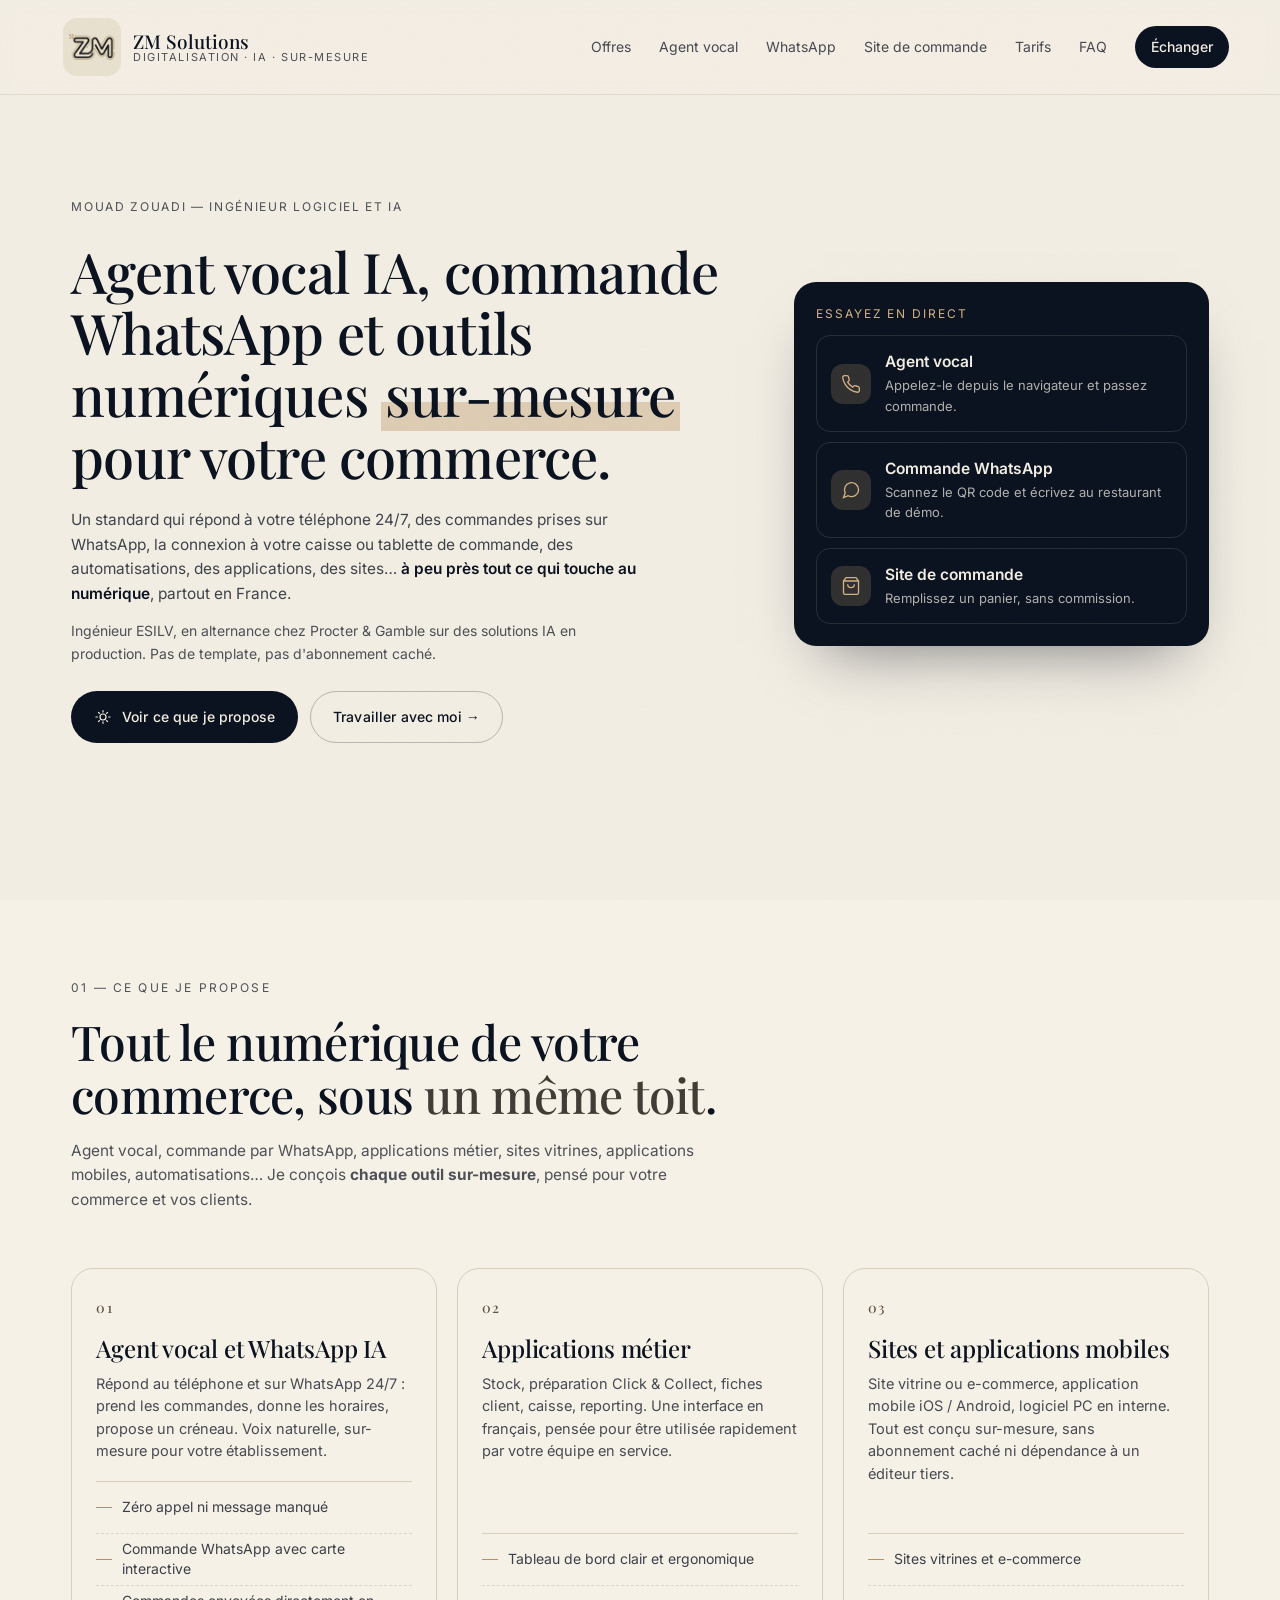
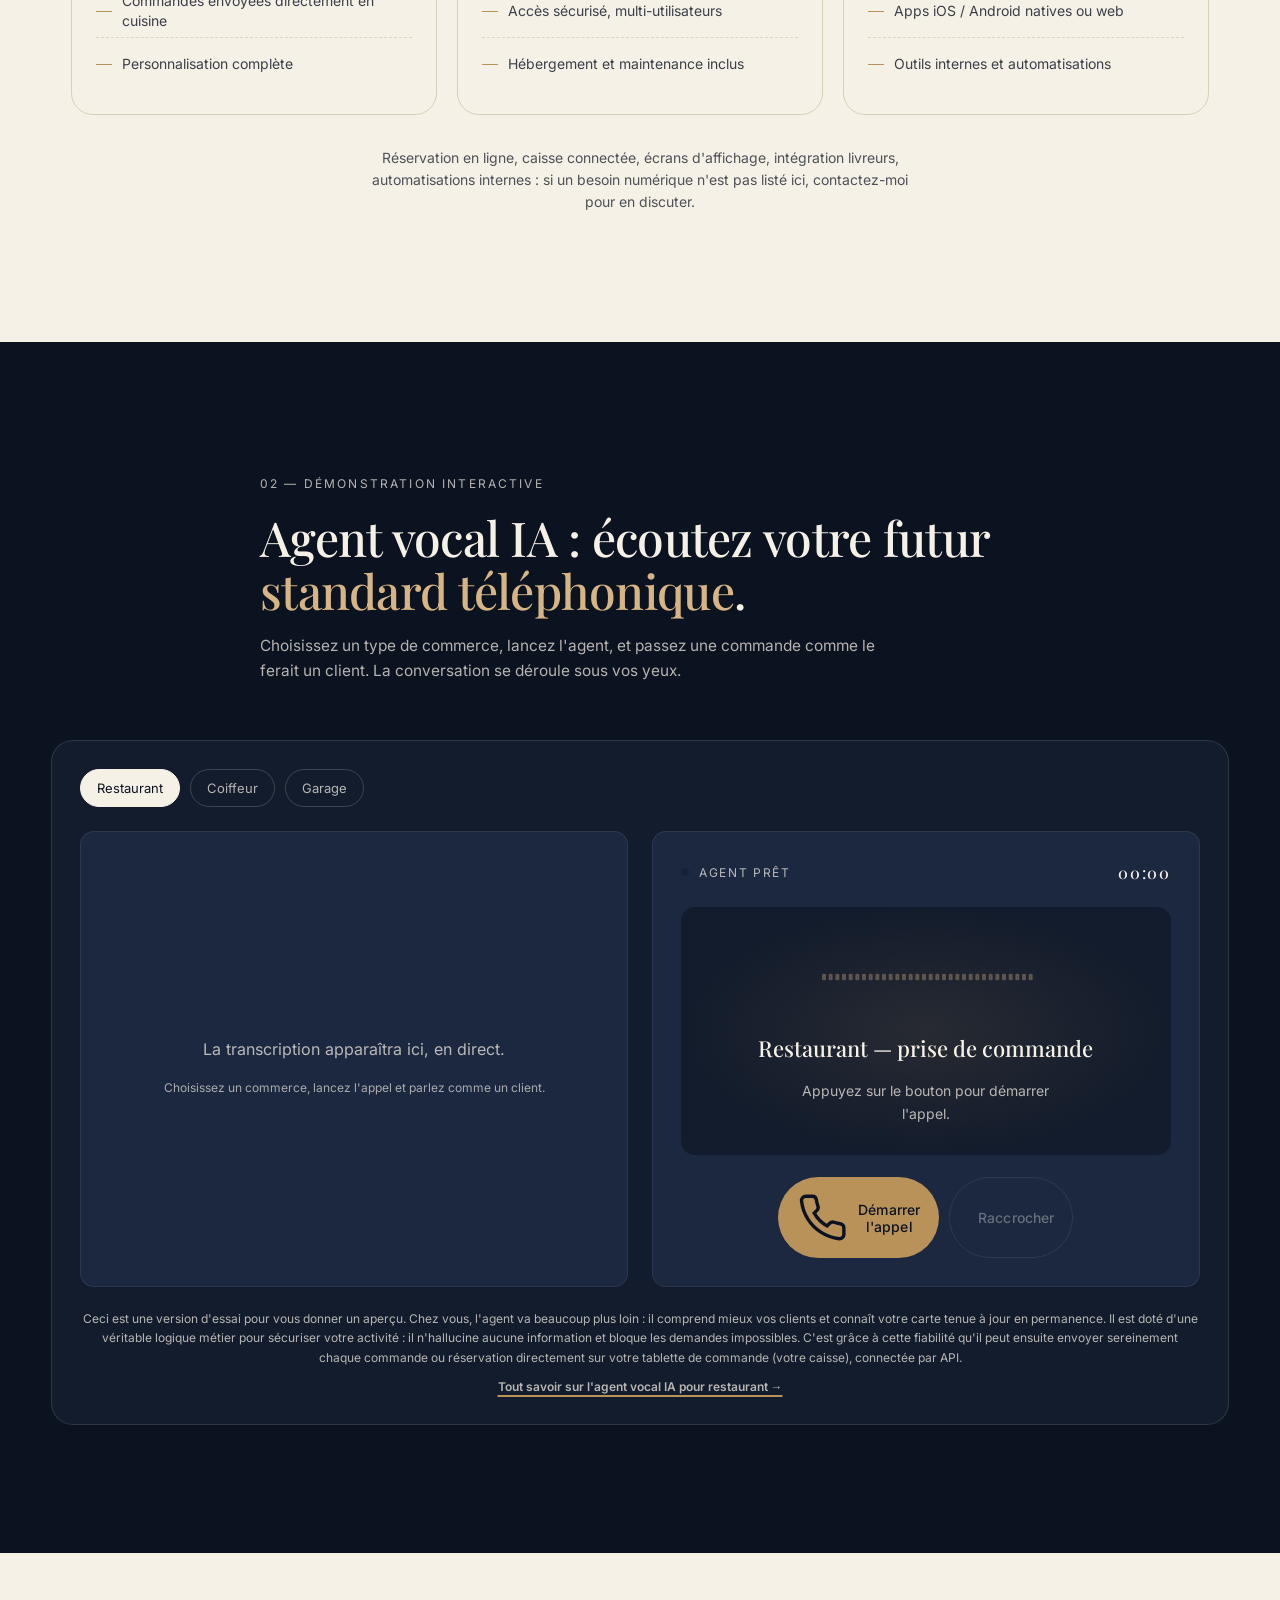
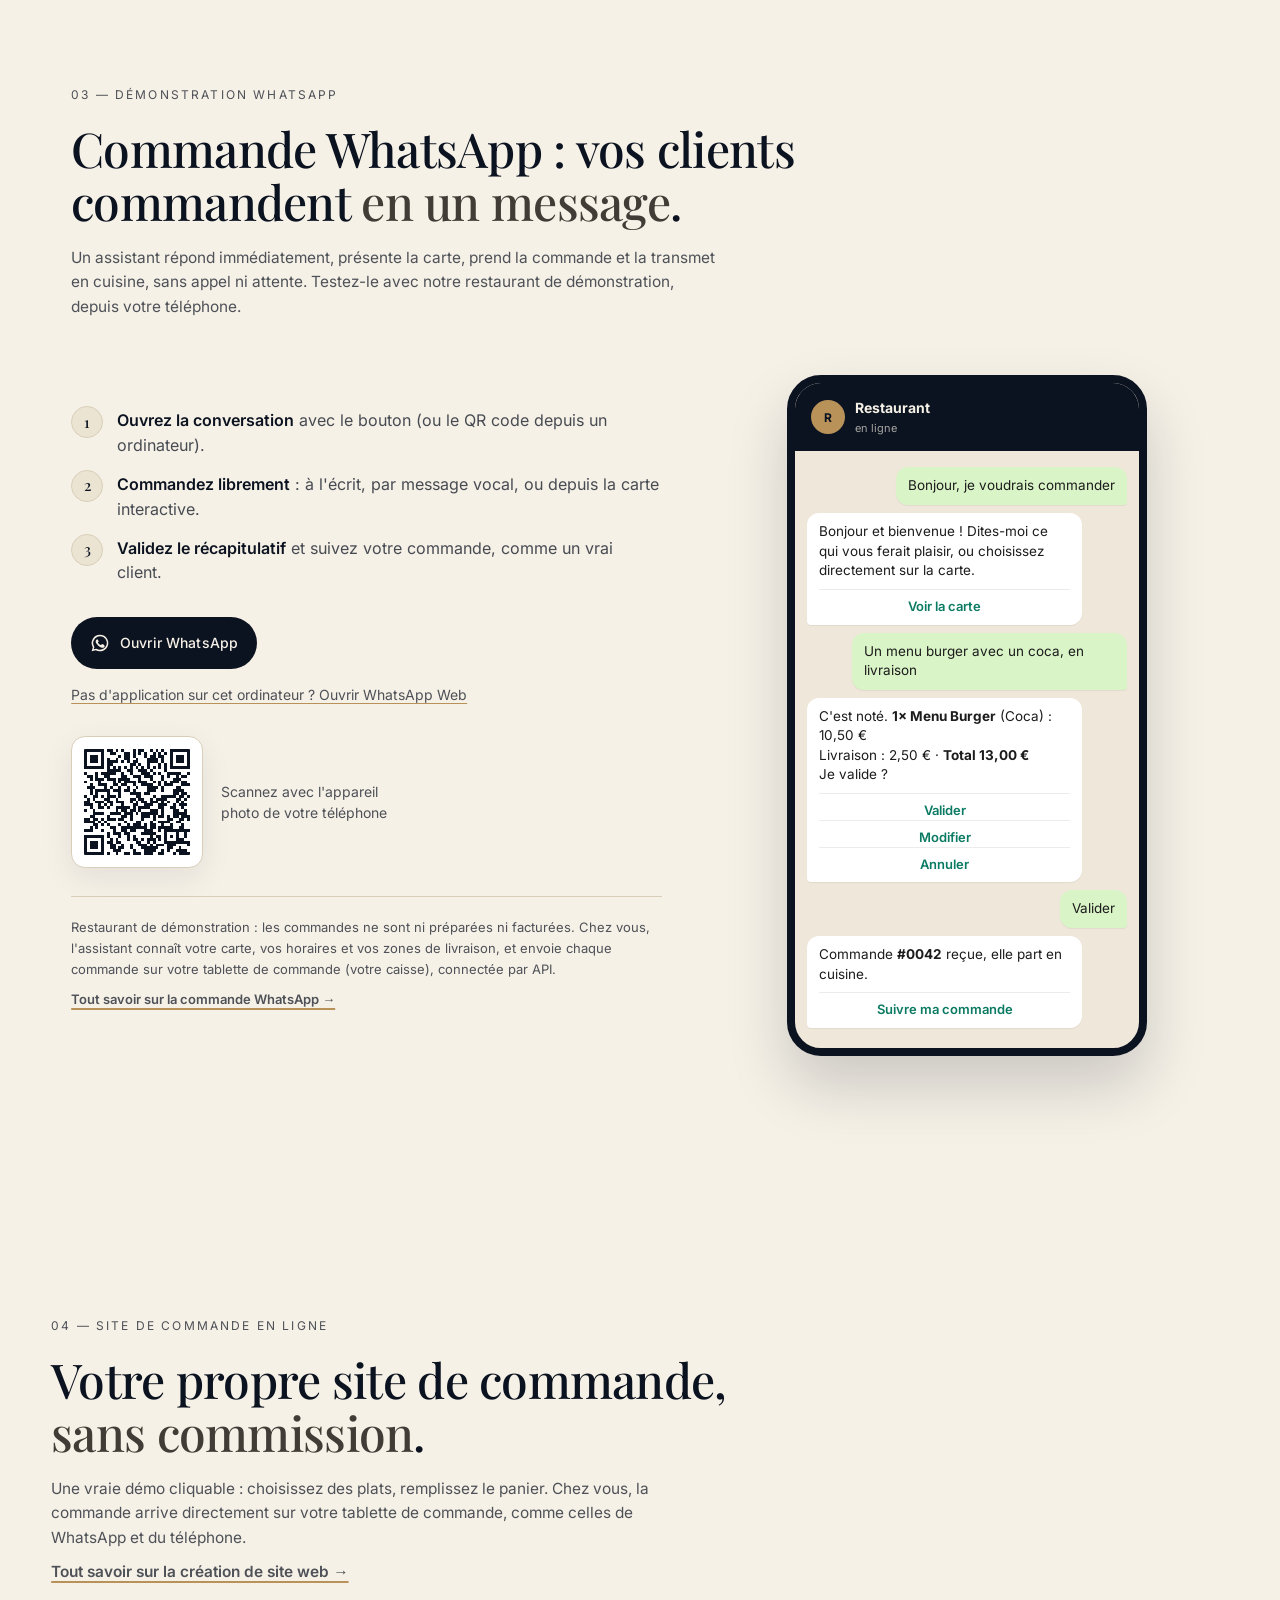
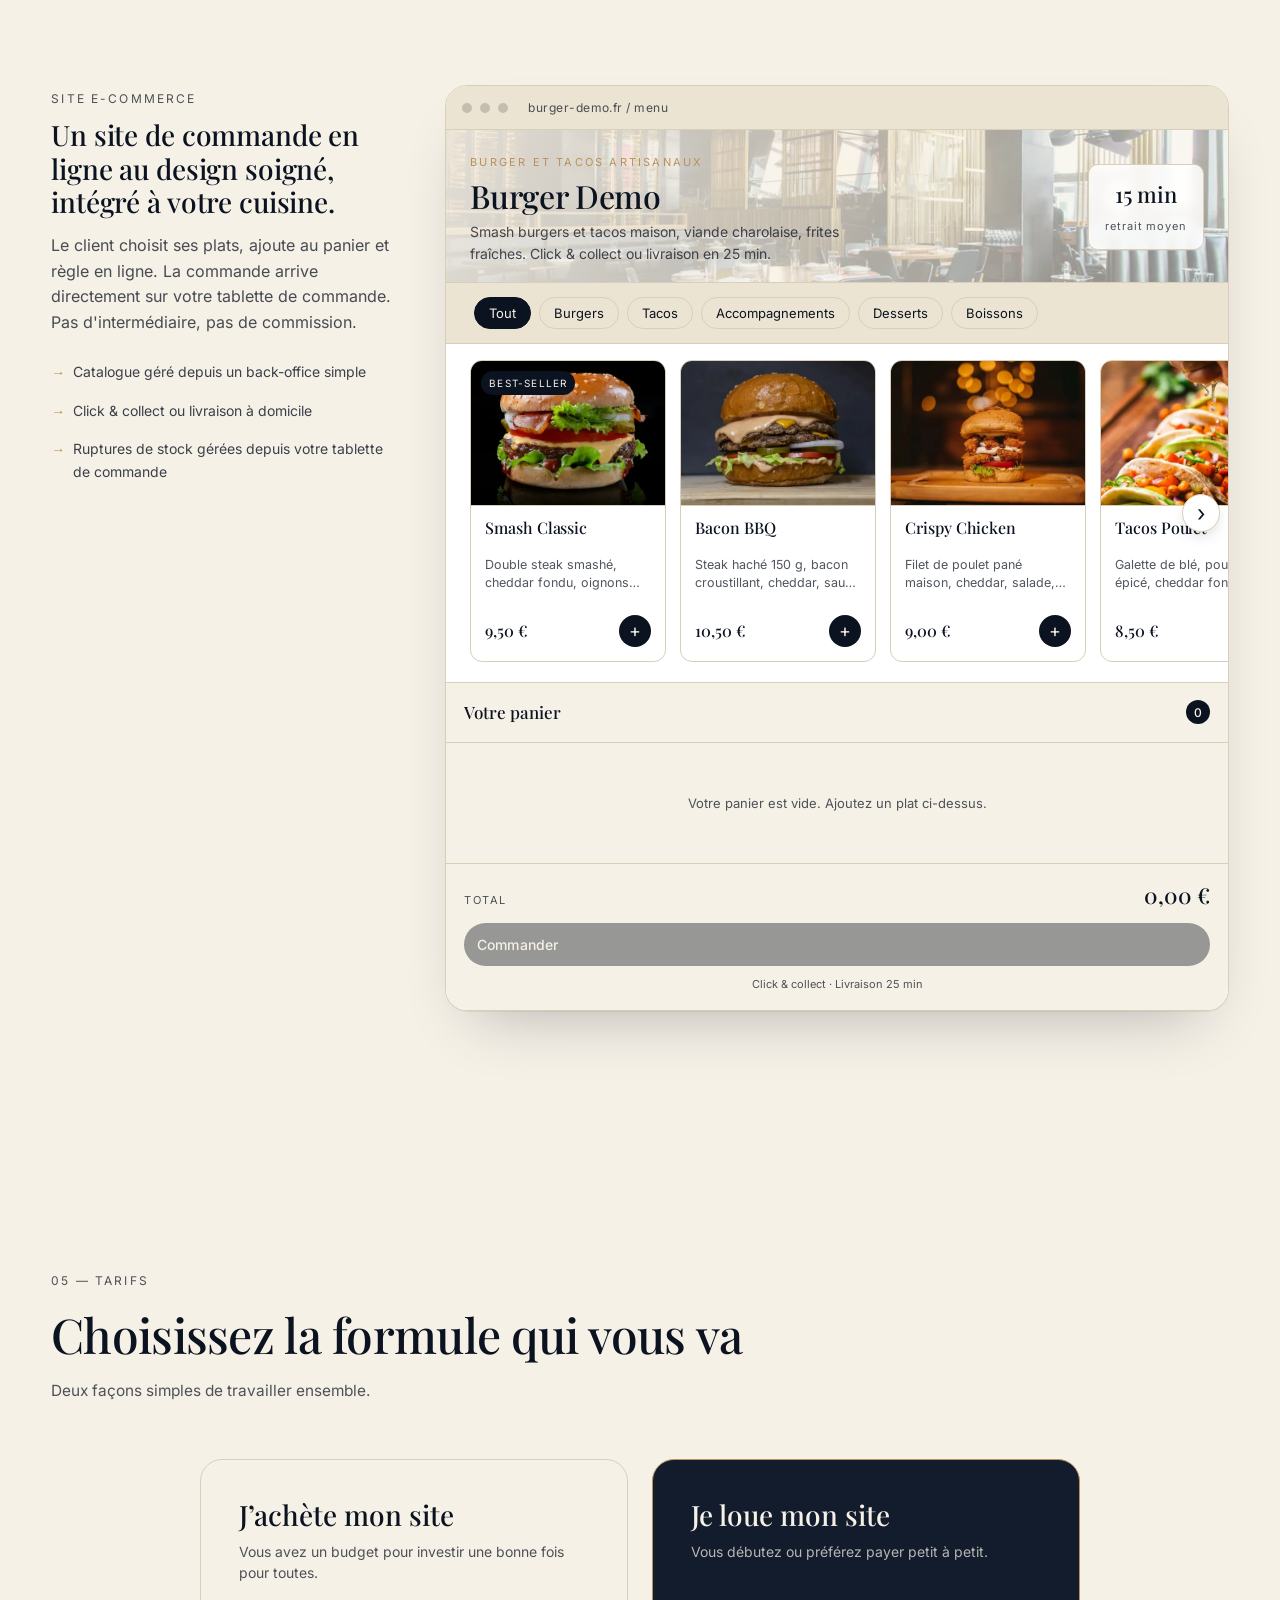
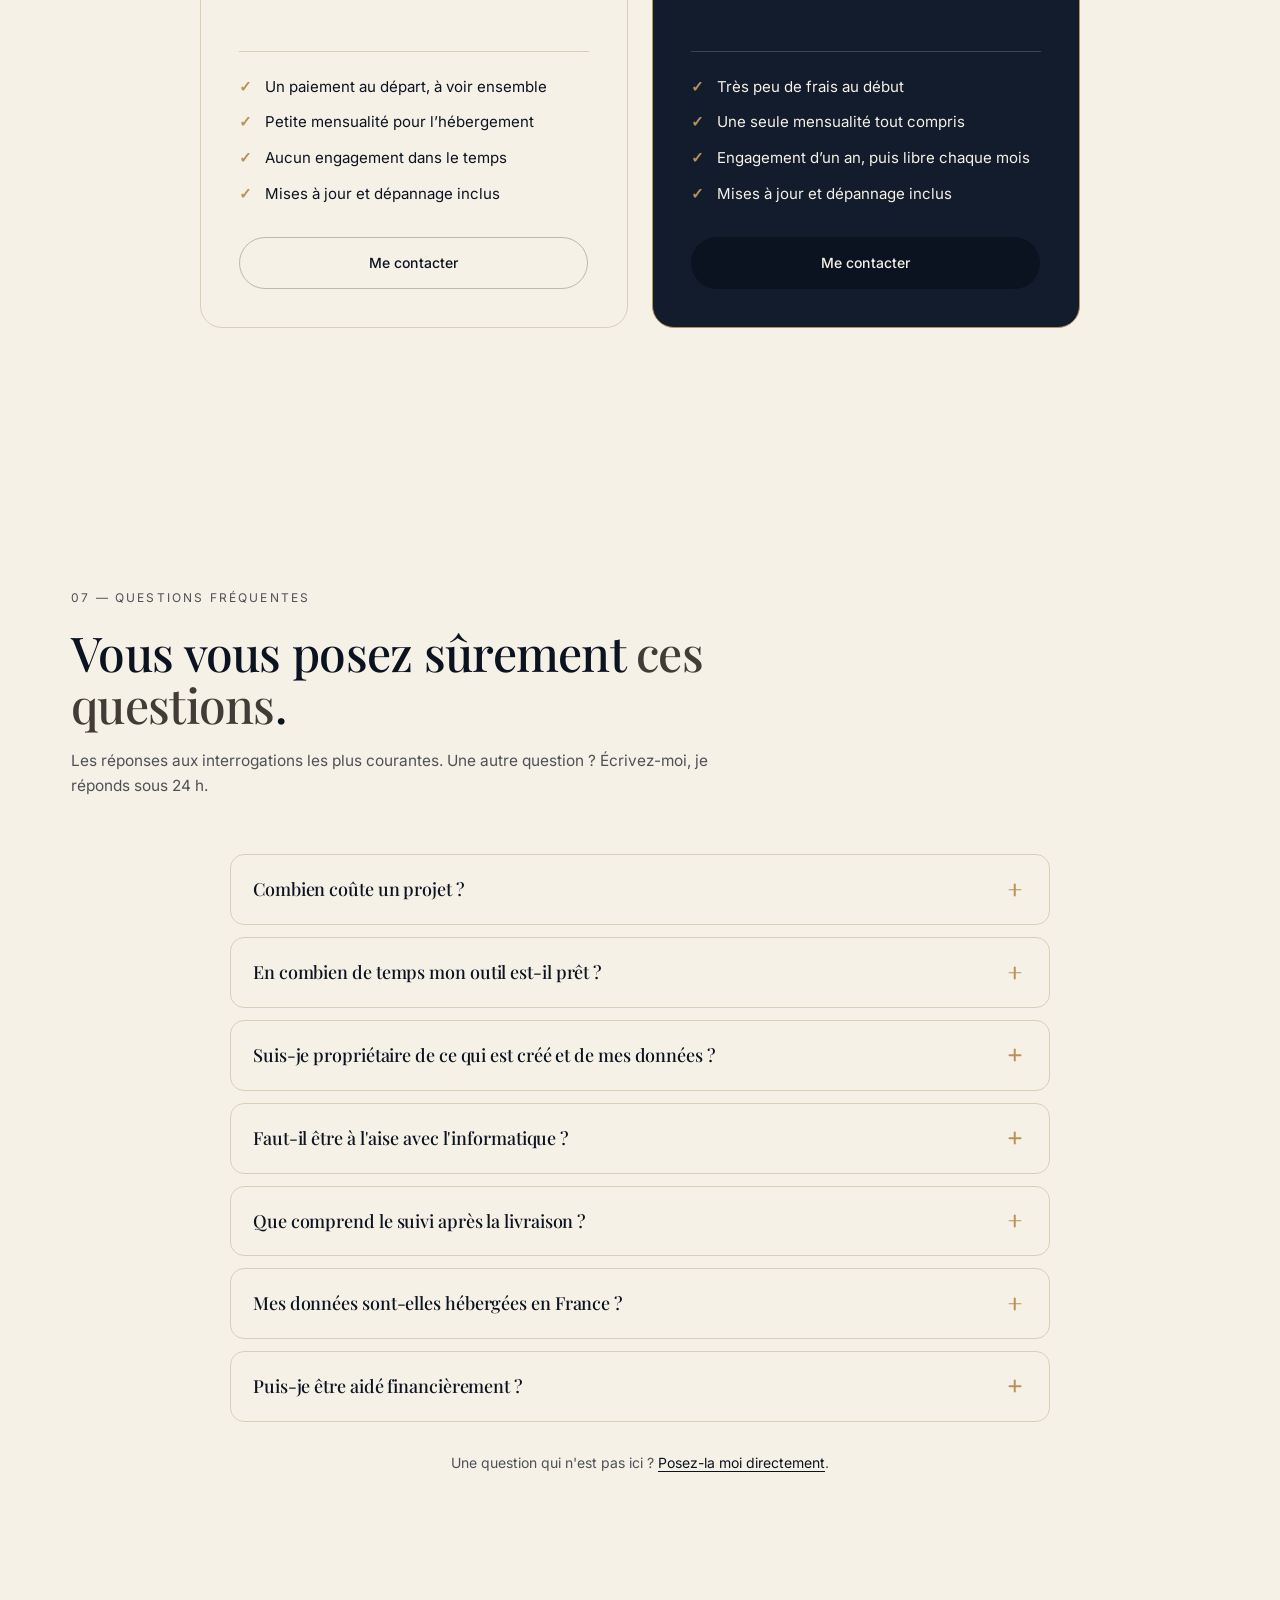
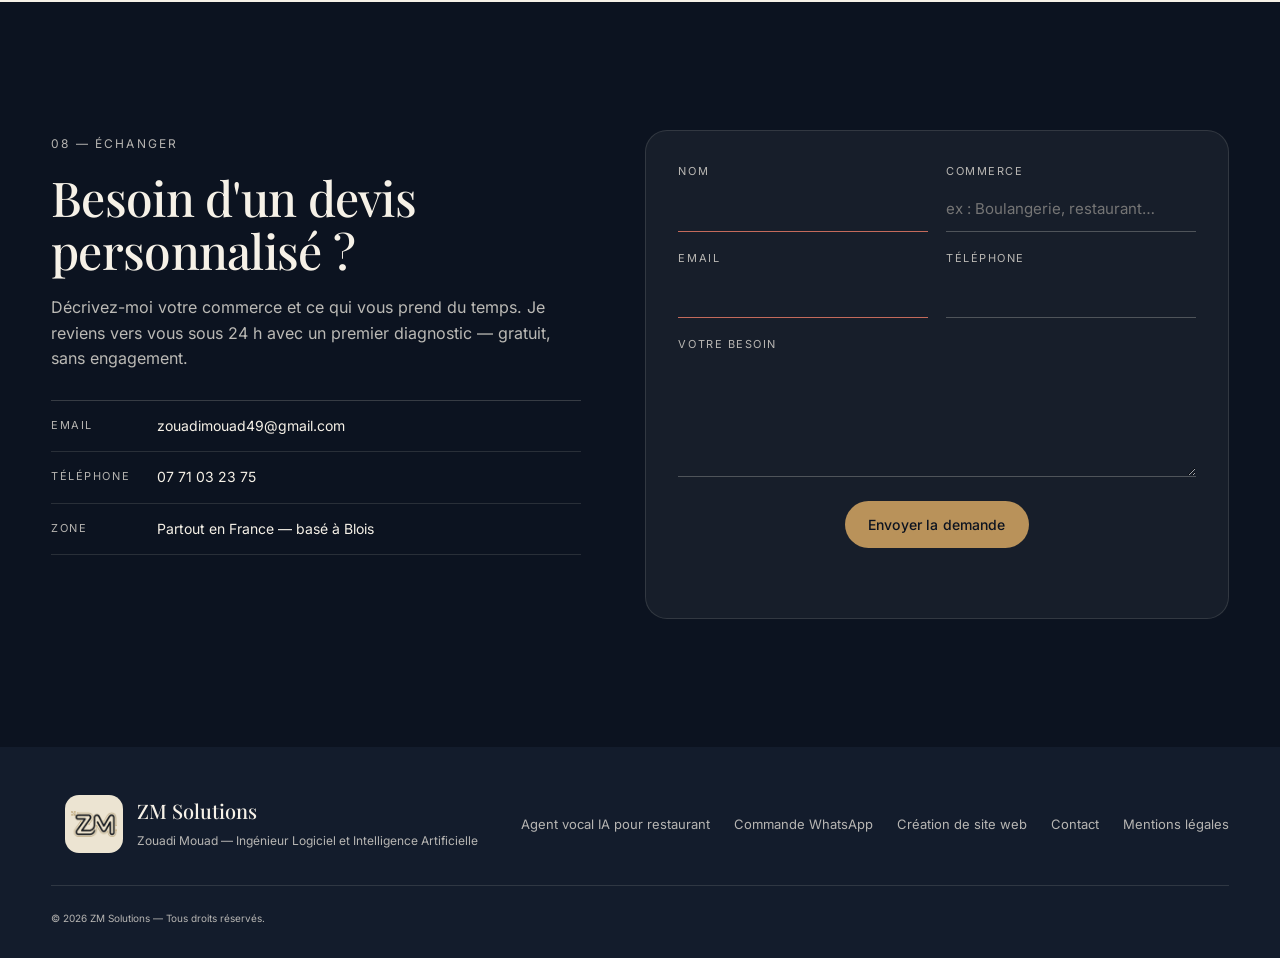
==== commit 8397b91d: "Site: SEO audit fixes (redirects, fonts, caching, structured data, accessibility) - .htaccess: http," ====
--- a/index.html
+++ b/index.html
@@ -31,18 +31,20 @@
   <meta name="twitter:description" content="Agent vocal IA, commande WhatsApp, sites, applications et automatisations sur-mesure pour les commerces, partout en France. Démos à essayer en ligne." />
   <meta name="twitter:image" content="https://zmsolutions.fr/img/og-image.jpg" />
 
-  <link rel="icon" href="/img/favicon-32.png" type="image/png" sizes="32x32" />
+  <link rel="icon" href="/favicon.ico" sizes="48x48" />
+  <link rel="icon" href="/img/icon-192.png" type="image/png" sizes="192x192" />
   <link rel="apple-touch-icon" href="/img/apple-touch-icon.png" />
-  <link rel="preconnect" href="https://fonts.googleapis.com" />
-  <link rel="preconnect" href="https://fonts.gstatic.com" crossorigin />
-  <link href="https://fonts.googleapis.com/css2?family=Inter:wght@400;500;600;700&family=Playfair+Display:ital,wght@0,500;0,600;0,700;1,500&display=swap" rel="stylesheet" />
-  <link rel="stylesheet" href="/styles/site.css?v=11" />
+  <!-- Polices hebergees sur le site (styles/base/fonts.css) : prechargees, elles s'affichent sans attendre le CSS. -->
+  <link rel="preload" href="/fonts/inter-latin.woff2" as="font" type="font/woff2" crossorigin />
+  <link rel="preload" href="/fonts/playfair-latin.woff2" as="font" type="font/woff2" crossorigin />
+  <link rel="stylesheet" href="/styles/site.css?v=76b6db602f" />
 
   <!-- ===== Données structurées : entreprise locale (Google) ===== -->
   <script type="application/ld+json">
   {
     "@context": "https://schema.org",
     "@type": "ProfessionalService",
+    "@id": "https://zmsolutions.fr/#organization",
     "name": "ZM Solutions",
     "description": "Création de sites web, applications métier et agents vocaux IA sur-mesure pour les commerces de proximité.",
     "url": "https://zmsolutions.fr/",
@@ -73,8 +75,20 @@
       "Application métier",
       "Digitalisation des commerces",
       "Commande par WhatsApp"
-    ],
-    "sameAs": []
+    ]
+  }
+  </script>
+
+  <!-- ===== Données structurées : le site (relié à l'entreprise par son @id) ===== -->
+  <script type="application/ld+json">
+  {
+    "@context": "https://schema.org",
+    "@type": "WebSite",
+    "@id": "https://zmsolutions.fr/#website",
+    "url": "https://zmsolutions.fr/",
+    "name": "ZM Solutions",
+    "inLanguage": "fr-FR",
+    "publisher": { "@id": "https://zmsolutions.fr/#organization" }
   }
   </script>
 
@@ -150,8 +164,8 @@
 
   <!-- ============== NAV ============== -->
   <header class="nav" id="nav">
-    <a href="#top" class="nav__brand" aria-label="ZM Solutions, retour en haut">
-      <picture><source srcset="/img/logo.webp" type="image/webp" /><img src="/img/logo.png" alt="" class="nav__logo" width="176" height="96" /></picture>
+    <a href="#top" class="nav__brand">
+      <picture><source srcset="/img/logo.webp" type="image/webp" /><img src="/img/logo.png" alt="" class="nav__logo" width="102" height="56" /></picture>
       <span class="nav__wordmark">
         <span class="nav__wordmark-main">ZM Solutions</span>
         <span class="nav__wordmark-sub">Digitalisation · IA · Sur-mesure</span>
@@ -177,13 +191,13 @@
       <div class="hero__content">
         <p class="hero__meta">Mouad Zouadi — ingénieur logiciel et IA</p>
         <h1 class="hero__title">
-          Je conçois les outils numériques <span class="hl">sur-mesure</span> de votre commerce.
+          Agent vocal IA, commande WhatsApp et outils numériques <span class="hl">sur-mesure</span> pour votre commerce.
         </h1>
 
         <p class="hero__lede">
-          Agent vocal qui répond à votre téléphone 24/7, commande par WhatsApp, connexion à votre caisse
-          ou tablette de commande, automatisations, applications, sites… <strong>à peu près tout ce qui touche
-          au numérique</strong>, partout en France.
+          Un standard qui répond à votre téléphone 24/7, des commandes prises sur WhatsApp, la connexion à votre
+          caisse ou tablette de commande, des automatisations, des applications, des sites… <strong>à peu près tout
+          ce qui touche au numérique</strong>, partout en France.
         </p>
         <p class="hero__cred">
           Ingénieur ESILV, en alternance chez Procter <span class="amp">&amp;</span> Gamble sur des solutions IA en production.
@@ -281,7 +295,7 @@
   <section class="section section--dark" id="agent">
     <div class="section__head">
       <span class="eyebrow">02 — Démonstration interactive</span>
-      <h2 class="section__title">Écoutez votre futur standard téléphonique.</h2>
+      <h2 class="section__title">Agent vocal IA&nbsp;: écoutez votre futur <em>standard téléphonique</em>.</h2>
       <p class="section__sub">
         Choisissez un type de commerce, lancez l'agent, et passez une
         commande comme le ferait un client. La conversation se déroule sous vos yeux.
@@ -347,7 +361,7 @@
   <section class="section" id="whatsapp">
     <div class="section__head">
       <span class="eyebrow">03 — Démonstration WhatsApp</span>
-      <h2 class="section__title">Vos clients commandent <em>directement sur WhatsApp</em>.</h2>
+      <h2 class="section__title">Commande WhatsApp&nbsp;: vos clients commandent <em>en un message</em>.</h2>
       <p class="section__sub">
         Un assistant répond immédiatement, présente la carte, prend la commande et la transmet en cuisine,
         sans appel ni attente. Testez-le avec notre restaurant de démonstration, depuis votre téléphone.
@@ -440,13 +454,13 @@
             </div>
           </header>
 
-          <nav class="shop__cats" role="tablist" aria-label="Catégories de menu">
-            <button class="shop__cat is-active" data-cat="all">Tout</button>
-            <button class="shop__cat" data-cat="burger">Burgers</button>
-            <button class="shop__cat" data-cat="tacos">Tacos</button>
-            <button class="shop__cat" data-cat="accomp">Accompagnements</button>
-            <button class="shop__cat" data-cat="dessert">Desserts</button>
-            <button class="shop__cat" data-cat="boisson">Boissons</button>
+          <nav class="shop__cats" aria-label="Catégories de menu">
+            <button class="shop__cat is-active" data-cat="all" aria-pressed="true">Tout</button>
+            <button class="shop__cat" data-cat="burger" aria-pressed="false">Burgers</button>
+            <button class="shop__cat" data-cat="tacos" aria-pressed="false">Tacos</button>
+            <button class="shop__cat" data-cat="accomp" aria-pressed="false">Accompagnements</button>
+            <button class="shop__cat" data-cat="dessert" aria-pressed="false">Desserts</button>
+            <button class="shop__cat" data-cat="boisson" aria-pressed="false">Boissons</button>
           </nav>
 
           <div class="shop__layout">
@@ -641,7 +655,7 @@
   <footer class="footer">
     <div class="footer__top">
       <div class="footer__brand">
-        <picture><source srcset="/img/logo.webp" type="image/webp" /><img src="/img/logo.png" alt="" width="176" height="96" loading="lazy" /></picture>
+        <picture><source srcset="/img/logo.webp" type="image/webp" /><img src="/img/logo.png" alt="" width="102" height="56" loading="lazy" /></picture>
         <div>
           <strong>ZM Solutions</strong>
           <span>Zouadi Mouad — Ingénieur Logiciel et Intelligence Artificielle</span>
@@ -660,6 +674,6 @@
     </div>
   </footer>
 
-  <script type="module" src="/scripts/main.js?v=12"></script>
+  <script type="module" src="/scripts/main.js?v=4bb6c403de"></script>
 </body>
 </html>
--- a/styles/site.css
+++ b/styles/site.css
@@ -1,2 +1,2 @@
 /* Genere par tools/build.py depuis styles/main.css : ne pas modifier a la main. */
-:root{--ink: #0c1320;--ink-2: #131c2c;--ink-3: #1c2740;--paper: #f6f1e7;--paper-2: #ece4d2;--line: #d9cfb9;--gold: #b9925a;--gold-2: #d6b483;--rose: #c46a5b;--green: #6b8a5a;--red: #b04a3a;--amber: #c98a2b;--serif: 'Playfair Display','EB Garamond',Georgia,serif;--sans: 'Inter',-apple-system,BlinkMacSystemFont,'Segoe UI',sans-serif;--maxw: 1240px;--pad: clamp(20px,4vw,56px);--r: 14px;--r-lg: 22px;--ease: cubic-bezier(.2,.7,.2,1)}*{box-sizing: border-box}html{scroll-behavior: smooth;-webkit-text-size-adjust: 100%;overflow-x: hidden}body{margin: 0;font-family: var(--sans);font-size: 16px;line-height: 1.6;color: var(--ink);background: var(--paper);-webkit-font-smoothing: antialiased;text-rendering: optimizeLegibility;overflow-x: hidden;width: 100%}img{max-width: 100%;height: auto;display: block}a{color: inherit;text-decoration: none}button{font-family: inherit;cursor: pointer}::selection{background: var(--ink);color: var(--paper)}.grain{pointer-events: none;position: fixed;inset: 0;z-index: 9999;opacity: .035;mix-blend-mode: multiply;background-image: url("data:image/svg+xml;utf8,<svg xmlns='http://www.w3.org/2000/svg' width='180' height='180'><filter id='n'><feTurbulence type='fractalNoise' baseFrequency='0.9' numOctaves='2' stitchTiles='stitch'/><feColorMatrix values='0 0 0 0 0  0 0 0 0 0  0 0 0 0 0  0 0 0 .9 0'/></filter><rect width='100%' height='100%' filter='url(%23n)'/></svg>")}.dot{width: 8px;height: 8px;border-radius: 50%;background: var(--ink);display: inline-block}.dot--live{background: var(--green);animation: pulse 2.2s infinite}.dot--idle{background: color-mix(in oklab,var(--ink) 30%,transparent)}.dot--call{background: var(--rose);animation: pulse 1.4s infinite}@keyframes pulse{0%{box-shadow: 0 0 0 0 color-mix(in oklab,currentColor 50%,transparent)}70%{box-shadow: 0 0 0 10px transparent}100%{box-shadow: 0 0 0 0 transparent}}.reveal{opacity: 0;transform: translateY(24px);transition: opacity .8s var(--ease),transform .8s var(--ease)}.reveal.is-in{opacity: 1;transform: none}picture{display: contents}.btn{display: inline-flex;align-items: center;gap: 10px;padding: 14px 22px;border-radius: 999px;font-size: 14px;font-weight: 500;letter-spacing: .01em;border: 1px solid transparent;transition: transform .3s var(--ease),background .3s var(--ease),color .3s var(--ease),border-color .3s var(--ease);will-change: transform}.btn:hover{transform: translateY(-1px)}.btn:active{transform: translateY(0)}.btn__icon{display: inline-flex;width: 18px;height: 18px}.btn__icon svg{width: 100%;height: 100%}.btn--primary{background: var(--ink);color: var(--paper)}.btn--primary:hover{background: var(--ink-3)}.btn--ghost{background: transparent;color: var(--ink);border-color: color-mix(in oklab,var(--ink) 25%,transparent)}.btn--ghost:hover{border-color: var(--ink)}.btn--round{padding: 14px 18px}.btn--mini{padding: 8px 12px;font-size: 12px;background: var(--ink);color: var(--paper);border-radius: 8px}.btn--mini-ghost{background: transparent;color: var(--ink);border: 1px solid var(--line)}.btn--mini-ghost:hover{border-color: var(--ink)}.btn[disabled]{opacity: .35;cursor: not-allowed}.nav{position: sticky;top: 0;z-index: 100;display: flex;align-items: center;justify-content: space-between;padding: 18px var(--pad);background: color-mix(in oklab,var(--paper) 88%,transparent);backdrop-filter: saturate(140%) blur(10px);-webkit-backdrop-filter: saturate(140%) blur(10px);border-bottom: 1px solid color-mix(in oklab,var(--line) 60%,transparent)}.nav__brand{display: flex;align-items: center;gap: 12px}.nav__logo{width: 58px;height: 58px;border-radius: 14px;background: var(--paper-2);padding: 6px;object-fit: contain}.nav__wordmark{display: flex;flex-direction: column;line-height: 1.1}.nav__wordmark-main{font-family: var(--serif);font-weight: 500;font-size: 19px}.nav__wordmark-sub{font-size: 11px;letter-spacing: .14em;text-transform: uppercase;color: color-mix(in oklab,var(--ink) 55%,transparent)}.nav__links{display: flex;align-items: center;gap: 28px}.nav__links a{font-size: 14px;position: relative;color: color-mix(in oklab,var(--ink) 75%,transparent);transition: color .25s var(--ease)}.nav__links a::after{content: "";position: absolute;left: 0;right: 0;bottom: -6px;height: 1px;background: var(--ink);transform: scaleX(0);transform-origin: left;transition: transform .35s var(--ease)}.nav__links a:hover{color: var(--ink)}.nav__links a:hover::after{transform: scaleX(1)}.nav__cta{background: var(--ink);color: var(--paper) !important;padding: 10px 16px;border-radius: 999px;font-weight: 500}.nav__cta::after{display: none}.nav__cta:hover{background: var(--ink-3)}.nav__burger{display: none;background: none;border: 0;padding: 8px;flex-direction: column;gap: 4px}.nav__burger span{width: 22px;height: 1.5px;background: var(--ink)}.section{padding: clamp(72px,10vw,140px) var(--pad);max-width: var(--maxw);margin: 0 auto}.section--wide{max-width: 1440px}.section--dark{background: var(--ink);color: var(--paper);max-width: none;padding-left: var(--pad);padding-right: var(--pad)}.section--soft{background: var(--paper-2);max-width: none}.section--dark>*,.section--soft>*{max-width: var(--maxw);margin-left: auto;margin-right: auto}.section--dark .eyebrow,.section--dark .section__sub{color: color-mix(in oklab,var(--paper) 70%,transparent)}.section__head{max-width: 760px;margin-bottom: 56px}.eyebrow{display: inline-block;font-size: 12px;letter-spacing: .18em;text-transform: uppercase;color: color-mix(in oklab,var(--ink) 55%,transparent);margin-bottom: 18px}.eyebrow--small{margin-bottom: 10px}.section__title{font-family: var(--serif);font-weight: 500;font-size: clamp(28px,4vw,48px);line-height: 1.1;letter-spacing: -0.015em;margin: 0 0 18px}.section__title em{font-style: normal;font-weight: 500;color: color-mix(in oklab,var(--ink) 65%,var(--gold))}.section__sub{font-size: clamp(15px,1.2vw,17px);color: color-mix(in oklab,var(--ink) 70%,transparent);max-width: 65ch;margin: 0}.footer{padding: 48px var(--pad) 32px;background: var(--ink-2);color: color-mix(in oklab,var(--paper) 70%,transparent)}.footer__top{display: flex;justify-content: space-between;align-items: center;gap: 24px;flex-wrap: wrap;max-width: var(--maxw);margin: 0 auto;padding-bottom: 32px;border-bottom: 1px solid color-mix(in oklab,var(--paper) 12%,transparent)}.footer__brand{display: flex;align-items: center;gap: 14px}.footer__brand img{width: 58px;height: 58px;border-radius: 14px;background: var(--paper-2);padding: 6px;object-fit: contain}.footer__brand strong{font-family: var(--serif);font-weight: 500;font-size: 20px;color: var(--paper);display: block}.footer__brand span{font-size: 12px}.footer__nav{display: flex;gap: 24px;flex-wrap: wrap}.footer__nav a{font-size: 13px;transition: color .25s var(--ease)}.footer__nav a:hover{color: var(--paper)}.footer__bottom{display: flex;justify-content: space-between;gap: 16px;flex-wrap: wrap;max-width: var(--maxw);margin: 24px auto 0;font-size: 12px;color: color-mix(in oklab,var(--paper) 50%,transparent)}.amp{font-family: var(--sans);font-style: normal;font-weight: inherit}.field{display: flex;flex-direction: column;gap: 6px}.field--full{grid-column: 1 / -1}.field label{font-size: 11px;letter-spacing: .14em;text-transform: uppercase;color: color-mix(in oklab,var(--paper) 55%,transparent)}.field input,.field textarea{background: transparent;border: 0;border-bottom: 1px solid color-mix(in oklab,var(--paper) 25%,transparent);padding: 10px 0;color: var(--paper);font: inherit;font-size: 15px;transition: border-color .25s var(--ease)}.field input:focus,.field textarea:focus{outline: none;border-bottom-color: var(--gold)}.field textarea{resize: vertical;min-height: 80px}.field input:invalid:not(:placeholder-shown){border-bottom-color: var(--rose)}.field__actions{display: flex;justify-content: space-between;align-items: center;gap: 16px;flex-wrap: wrap;margin-top: 6px}.check{display: inline-flex;gap: 10px;align-items: flex-start;font-size: 13px;cursor: pointer;color: color-mix(in oklab,var(--paper) 70%,transparent)}.check input{accent-color: var(--gold);margin-top: 2px}.modal{position: fixed;inset: 0;z-index: 1000;display: flex;align-items: center;justify-content: center;padding: 20px;visibility: hidden;opacity: 0;transition: opacity .25s var(--ease),visibility .25s}.modal.is-open{visibility: visible;opacity: 1}.modal__backdrop{position: absolute;inset: 0;background: color-mix(in oklab,var(--ink) 65%,transparent);backdrop-filter: blur(4px)}.modal__panel{position: relative;background: var(--paper);border-radius: var(--r-lg);border: 1px solid var(--line);width: 100%;max-width: 520px;max-height: calc(100vh - 40px);overflow-y: auto;box-shadow: 0 50px 100px -30px rgba(0,0,0,.4);transform: translateY(20px) scale(.98);transition: transform .3s var(--ease)}.modal.is-open .modal__panel{transform: none}.modal__head{display: flex;align-items: center;justify-content: space-between;padding: 22px 24px;border-bottom: 1px solid var(--line)}.modal__head h3{margin: 0;font-family: var(--serif);font-weight: 500;font-size: 22px;letter-spacing: -0.005em}.modal__close{width: 36px;height: 36px;border-radius: 50%;background: transparent;border: 1px solid var(--line);color: var(--ink);font-size: 22px;line-height: 1;cursor: pointer;transition: all .2s var(--ease)}.modal__close:hover{background: var(--ink);color: var(--paper);border-color: var(--ink)}.modal__form{padding: 22px 24px 24px;display: flex;flex-direction: column;gap: 16px}.modal__form .field{display: flex;flex-direction: column;gap: 6px}.modal__form .field label{font-size: 11px;letter-spacing: .12em;text-transform: uppercase;color: color-mix(in oklab,var(--ink) 60%,transparent)}.modal__form .field input{background: #fff;border: 1px solid var(--line);border-radius: 8px;padding: 10px 12px;font: inherit;font-size: 14px;color: var(--ink)}.modal__form .field input:focus{outline: 2px solid var(--ink);outline-offset: 1px;border-color: var(--ink)}.field-row{display: grid;grid-template-columns: repeat(2,minmax(0,1fr));gap: 12px}.field-row .field input{min-width: 0;width: 100%}.field-row>.field:nth-child(3){grid-column: 1 / -1}.modal__actions{display: flex;gap: 10px;justify-content: flex-end;margin-top: 4px}.demo{display: grid;grid-template-columns: minmax(240px,0.7fr) minmax(0,1.6fr);gap: clamp(24px,4vw,64px);align-items: start;margin-top: clamp(60px,8vw,100px)}.demo--stacked{grid-template-columns: 1fr}.demo--stacked .demo__intro{position: static;max-width: 720px;margin-bottom: clamp(20px,3vw,36px)}.demo__intro{position: sticky;top: 110px;align-self: start}.demo--reverse{grid-template-columns: minmax(0,1.6fr) minmax(240px,0.7fr)}.demo--reverse>.demo__intro{order: 2}.demo__intro h3{font-family: var(--serif);font-weight: 500;font-size: clamp(22px,2.4vw,28px);line-height: 1.2;margin: 0 0 14px;letter-spacing: -0.005em}.demo__intro p{color: color-mix(in oklab,var(--ink) 75%,transparent);margin: 0 0 18px}.demo__bullets{list-style: none;padding: 0;margin: 0}.demo__bullets li{font-size: 14px;padding: 8px 0;position: relative;padding-left: 22px;color: color-mix(in oklab,var(--ink) 80%,transparent)}.demo__bullets li::before{content: "→";position: absolute;left: 0;color: var(--gold);font-family: var(--serif)}.mockup{background: #fff;border-radius: var(--r-lg);border: 1px solid var(--line);box-shadow: 0 30px 60px -30px color-mix(in oklab,var(--ink) 30%,transparent),0 1px 0 0 color-mix(in oklab,var(--ink) 6%,transparent);overflow: hidden}.mockup__chrome{display: flex;align-items: center;gap: 8px;padding: 12px 16px;background: var(--paper-2);border-bottom: 1px solid var(--line);font-size: 12px;color: color-mix(in oklab,var(--ink) 55%,transparent)}.mockup__chrome span{width: 10px;height: 10px;border-radius: 50%;background: color-mix(in oklab,var(--ink) 18%,transparent)}.mockup__chrome em{font-style: normal;margin-left: 12px;letter-spacing: .04em;font-family: var(--sans)}.mockup__body{padding: clamp(14px,2.5vw,22px);overflow-x: hidden}.hero{position: relative;padding: clamp(48px,7vw,96px) var(--pad) clamp(60px,8vw,110px);max-width: var(--maxw);margin: 0 auto}.hero__grid{display: grid;grid-template-columns: 0.85fr 1.15fr;gap: clamp(32px,5vw,80px);align-items: start}.hero__grid--intro{grid-template-columns: 1.35fr 0.85fr;align-items: center}.hero__cred{max-width: 60ch;margin: 0 0 26px;font-size: 14px;color: color-mix(in oklab,var(--ink) 58%,transparent)}.hero__try{background: var(--ink);color: var(--paper);border-radius: var(--r-lg);padding: 22px;box-shadow: 0 30px 60px -30px rgba(12,19,32,.55)}.hero__try-title{margin: 0 0 12px;font-size: 12px;letter-spacing: .16em;text-transform: uppercase;color: var(--gold-2)}.hero__try-item{display: flex;gap: 14px;align-items: center;padding: 14px;border-radius: 14px;color: inherit;text-decoration: none;border: 1px solid color-mix(in oklab,var(--paper) 12%,transparent);transition: background .2s var(--ease),border-color .2s var(--ease)}.hero__try-item + .hero__try-item{margin-top: 10px}.hero__try-item:hover,.hero__try-item:focus-visible{background: color-mix(in oklab,var(--paper) 7%,transparent);border-color: color-mix(in oklab,var(--gold-2) 55%,transparent)}.hero__try-icon{flex: none;width: 40px;height: 40px;border-radius: 12px;display: grid;place-items: center;background: color-mix(in oklab,var(--gold-2) 18%,transparent);color: var(--gold-2)}.hero__try-icon svg{width: 20px;height: 20px}.hero__try-item strong{display: block;font-weight: 600;font-size: 15.5px}.hero__try-item small{display: block;font-size: 13px;color: color-mix(in oklab,var(--paper) 68%,transparent)}.hero__content{min-width: 0}.hero__meta{display: inline-flex;align-items: center;gap: 10px;font-size: 12px;letter-spacing: .14em;text-transform: uppercase;color: color-mix(in oklab,var(--ink) 60%,transparent);margin-bottom: 24px}.hero__title{font-family: var(--serif);font-weight: 500;font-size: clamp(32px,4.8vw,56px);line-height: 1.1;letter-spacing: -0.015em;margin: 0 0 22px}.hero__title em{font-style: italic;font-weight: 400;color: color-mix(in oklab,var(--ink) 70%,var(--gold))}.hero__title .hl{background: linear-gradient(180deg,transparent 62%,color-mix(in oklab,var(--gold) 35%,transparent) 62%);padding: 0 .08em}.hero__lede{max-width: 60ch;font-size: clamp(15px,1.2vw,17px);color: color-mix(in oklab,var(--ink) 78%,transparent);margin: 0 0 14px}.hero__lede strong{color: var(--ink);font-weight: 600}.hero__lede em{font-style: normal;color: color-mix(in oklab,var(--ink) 70%,var(--gold))}.hero__columns{display: grid;grid-template-columns: 1fr 1fr;gap: 40px;margin: 36px 0 32px;padding-top: 32px;border-top: 1px solid var(--line)}.hero__ctas{display: flex;flex-wrap: wrap;gap: 12px}.timeline{list-style: none;padding: 0;margin: 0}.timeline li{position: relative;padding: 12px 0 12px 22px;border-bottom: 1px dashed color-mix(in oklab,var(--line) 80%,transparent)}.timeline li:last-child{border-bottom: 0}.timeline li::before{content: "";position: absolute;left: 0;top: 20px;width: 8px;height: 8px;border-radius: 50%;background: var(--gold);box-shadow: 0 0 0 4px color-mix(in oklab,var(--gold) 20%,transparent)}.timeline__date{display: block;font-size: 11px;letter-spacing: .14em;text-transform: uppercase;color: color-mix(in oklab,var(--ink) 55%,transparent);margin-bottom: 4px}.timeline strong{display: block;font-size: 14px;font-weight: 600}.timeline span:not(.timeline__date){display: block;font-size: 13px;color: color-mix(in oklab,var(--ink) 65%,transparent)}.skills{display: flex;flex-direction: column;gap: 18px}.skills__group h4{margin: 0 0 8px;font-family: var(--sans);font-size: 13px;font-weight: 500;color: var(--ink)}.skills__chips{display: flex;flex-wrap: wrap;gap: 6px}.skills__chips span{display: inline-flex;align-items: center;padding: 5px 11px;border-radius: 999px;font-size: 12px;background: var(--paper);border: 1px solid var(--line);color: color-mix(in oklab,var(--ink) 80%,transparent);transition: all .25s var(--ease)}.skills__chips span:hover{background: var(--ink);color: var(--paper);border-color: var(--ink)}.skills__chips--soft span{background: transparent;font-style: italic;font-family: var(--serif);font-size: 14px;border-color: color-mix(in oklab,var(--gold) 50%,var(--line));color: var(--ink)}.cards{display: grid;gap: 20px;grid-template-columns: repeat(3,1fr);grid-auto-rows: min-content}.cards--4{grid-template-columns: repeat(4,1fr)}@supports (grid-template-rows: subgrid){.cards{grid-template-rows: auto auto 1fr auto auto auto}.card{display: grid;grid-row: span 6;grid-template-rows: subgrid;row-gap: 0}.card__list{display: grid;grid-row: 4 / span 3;grid-template-rows: subgrid;margin: 0}}.cards__more{margin: 32px auto 0;max-width: 60ch;text-align: center;font-size: 14px;color: color-mix(in oklab,var(--ink) 60%,transparent)}.cards__more em{font-family: var(--serif);font-style: italic;font-size: 18px;color: var(--ink)}.card{position: relative;background: var(--paper);border: 1px solid var(--line);border-radius: var(--r-lg);padding: 28px 24px 24px;transition: transform .4s var(--ease),border-color .4s var(--ease),box-shadow .4s var(--ease);display: flex;flex-direction: column}.card:hover{transform: translateY(-4px);border-color: var(--ink);box-shadow: 0 30px 60px -30px color-mix(in oklab,var(--ink) 30%,transparent)}.card__num{font-family: var(--serif);font-size: 14px;color: var(--gold);margin-bottom: 14px;letter-spacing: .1em}.card h3{font-family: var(--serif);font-weight: 500;font-size: 24px;letter-spacing: -0.005em;margin: 0 0 10px;line-height: 1.2}.card p{color: color-mix(in oklab,var(--ink) 75%,transparent);margin: 0 0 18px;font-size: 14.5px;line-height: 1.55}.card__list{list-style: none;padding: 0;margin: auto 0 0;border-top: 1px solid var(--line)}.card__list li{font-size: 14px;padding: 12px 0;border-bottom: 1px dashed color-mix(in oklab,var(--line) 80%,transparent);position: relative;padding-left: 26px;color: color-mix(in oklab,var(--ink) 80%,transparent);display: flex;align-items: center;min-height: 52px;line-height: 1.4}.card__list li::before{content: "";position: absolute;left: 0;top: 50%;width: 16px;height: 1px;background: var(--gold)}.card__list li:last-child{border-bottom: 0}.agent{background: var(--ink-2);border: 1px solid color-mix(in oklab,var(--paper) 12%,transparent);border-radius: var(--r-lg);padding: 28px}.agent__choices{display: flex;flex-wrap: wrap;gap: 10px;margin-bottom: 24px}.chip{background: transparent;color: color-mix(in oklab,var(--paper) 70%,transparent);border: 1px solid color-mix(in oklab,var(--paper) 18%,transparent);padding: 10px 16px;border-radius: 999px;font-size: 13px;transition: all .25s var(--ease)}.chip:hover{color: var(--paper);border-color: color-mix(in oklab,var(--paper) 40%,transparent)}.chip.is-active{background: var(--paper);color: var(--ink);border-color: var(--paper)}.agent__panel{display: grid;grid-template-columns: 1fr 1fr;gap: 24px}.agent__phone{background: var(--ink-3);border-radius: var(--r);padding: 28px;display: flex;flex-direction: column;gap: 22px;border: 1px solid color-mix(in oklab,var(--paper) 8%,transparent)}.agent__status{display: flex;align-items: center;gap: 10px;font-size: 12px;letter-spacing: .14em;text-transform: uppercase;color: color-mix(in oklab,var(--paper) 65%,transparent)}.agent__timer{margin-left: auto;font-variant-numeric: tabular-nums;font-family: var(--serif);font-size: 16px;color: var(--paper)}.agent__visual{flex: 1;display: flex;flex-direction: column;align-items: center;justify-content: center;text-align: center;gap: 14px;padding: 30px 10px;background: radial-gradient(ellipse at center,color-mix(in oklab,var(--gold) 12%,transparent) 0%,transparent 70%),var(--ink-2);border-radius: var(--r);min-height: 220px}.wave{width: 100%;max-width: 280px;height: 80px}.wave rect{fill: var(--gold-2);transition: height .12s var(--ease),y .12s var(--ease),opacity .25s var(--ease);opacity: .35}.agent.is-active .wave rect,.agent.is-listening .wave rect{opacity: 1}.agent__shop{font-family: var(--serif);font-size: 22px;color: var(--paper)}.agent__caption{font-size: 14px;color: color-mix(in oklab,var(--paper) 65%,transparent);max-width: 32ch}.agent__controls{display: flex;gap: 10px;justify-content: center}.agent__controls .btn--primary{background: var(--gold);color: var(--ink)}.agent__controls .btn--primary:hover{background: var(--gold-2)}.agent__controls .btn--ghost{color: var(--paper);border-color: color-mix(in oklab,var(--paper) 25%,transparent)}.agent__controls .btn--ghost:hover{border-color: var(--paper)}.agent__transcript{background: var(--ink-3);border: 1px solid color-mix(in oklab,var(--paper) 8%,transparent);border-radius: var(--r);padding: 22px;height: 100%;min-height: 360px;overflow-y: auto;display: flex;flex-direction: column;gap: 14px;scroll-behavior: smooth}.agent__placeholder{margin: auto;text-align: center;color: color-mix(in oklab,var(--paper) 50%,transparent)}.agent__placeholder small{display: block;margin-top: 8px;font-size: 11px;opacity: .7}.bubble{max-width: 85%;padding: 12px 16px;border-radius: 14px;font-size: 14px;line-height: 1.5;animation: bubbleIn .4s var(--ease) both}@keyframes bubbleIn{from{opacity: 0;transform: translateY(8px)}to{opacity: 1;transform: translateY(0)}}.bubble--ai{align-self: flex-start;background: color-mix(in oklab,var(--paper) 92%,var(--gold));color: var(--ink);border-bottom-left-radius: 4px}.bubble--user{align-self: flex-end;background: color-mix(in oklab,var(--ink) 70%,var(--paper));color: var(--paper);border-bottom-right-radius: 4px;border: 1px solid color-mix(in oklab,var(--paper) 15%,transparent)}.bubble__role{display: block;font-size: 10px;letter-spacing: .14em;text-transform: uppercase;opacity: .55;margin-bottom: 4px}.bubble__text{display: block;white-space: pre-wrap;word-break: break-word}.bubble--typing{padding: 14px 16px}.bubble--typing span{display: inline-block;width: 6px;height: 6px;margin: 0 2px;border-radius: 50%;background: currentColor;opacity: .35;animation: typing 1.2s infinite}.bubble--typing span:nth-child(2){animation-delay: .15s}.bubble--typing span:nth-child(3){animation-delay: .3s}@keyframes typing{0%,60%,100%{transform: translateY(0);opacity: .35}30%{transform: translateY(-3px);opacity: 1}}.agent__note{margin: 22px 0 0;font-size: 12px;text-align: center;color: color-mix(in oklab,var(--paper) 50%,transparent)}.wa{display: grid;grid-template-columns: minmax(0,1.1fr) minmax(0,.9fr);gap: clamp(28px,5vw,72px);align-items: center}.wa__steps{list-style: none;counter-reset: wa;padding: 0;margin: 0 0 32px;display: grid;gap: 14px}.wa__steps li{counter-increment: wa;position: relative;padding-left: 46px;color: color-mix(in oklab,var(--ink) 75%,transparent);line-height: 1.55}.wa__steps li::before{content: counter(wa);position: absolute;left: 0;top: -2px;width: 30px;height: 30px;border-radius: 50%;display: grid;place-items: center;font-family: var(--serif);font-size: 15px;color: var(--ink);background: var(--paper-2);border: 1px solid var(--line)}.wa__steps strong{color: var(--ink);font-weight: 600}.wa__actions{display: flex;flex-wrap: wrap;align-items: center;gap: 14px 22px}.wa__open svg{width: 20px;height: 20px}.wa__web{font-size: 14px;color: color-mix(in oklab,var(--ink) 65%,transparent);text-decoration: underline;text-underline-offset: 3px;text-decoration-color: var(--gold)}.wa__web:hover{color: var(--ink)}.wa__qr{margin: 30px 0 0;display: flex;align-items: center;gap: 18px}.wa__qr svg{width: 132px;height: 132px;flex: none;padding: 12px;background: #fff;border-radius: var(--r);border: 1px solid var(--line);box-shadow: 0 10px 30px rgba(12,19,32,.08)}.wa__qr figcaption{max-width: 190px;font-size: 14px;line-height: 1.5;color: color-mix(in oklab,var(--ink) 65%,transparent)}.wa__note{margin-top: 28px;padding-top: 20px;border-top: 1px solid var(--line);font-size: 13px;line-height: 1.6;color: color-mix(in oklab,var(--ink) 58%,transparent)}.wa__phone{justify-self: center;width: min(100%,360px);background: #efe7da;border: 8px solid var(--ink);border-radius: 34px;overflow: hidden;box-shadow: 0 30px 60px rgba(12,19,32,.18)}.wa__bar{display: flex;align-items: center;gap: 10px;padding: 14px 16px;background: var(--ink);color: var(--paper);font-size: 14px}.wa__bar small{display: block;font-size: 11px;opacity: .65}.wa__avatar{width: 34px;height: 34px;border-radius: 50%;display: grid;place-items: center;background: var(--gold);color: var(--ink);font-size: 12px;font-weight: 700}.wa__chat{padding: 16px 12px 20px;display: grid;gap: 8px}.msg{margin: 0;max-width: 86%;padding: 9px 12px;border-radius: 12px 12px 12px 4px;background: #fff;color: #1c1c1c;font-size: 13.5px;line-height: 1.45;box-shadow: 0 1px 1px rgba(0,0,0,.06)}.msg--me{justify-self: end;background: #d9f4c7;border-radius: 12px 12px 4px 12px}.msg__btn,.msg__btns span{display: block;margin-top: 8px;padding-top: 7px;border-top: 1px solid #ececec;text-align: center;color: #0b7a62;font-weight: 600;font-size: 13px}.msg__btns{display: block}.msg__btns span + span{margin-top: 0}@media (prefers-reduced-motion: no-preference){.wa__chat .msg{animation: waIn .5s var(--ease) both}.wa__chat .msg:nth-child(2){animation-delay: .15s}.wa__chat .msg:nth-child(3){animation-delay: .3s}.wa__chat .msg:nth-child(4){animation-delay: .45s}.wa__chat .msg:nth-child(5){animation-delay: .6s}.wa__chat .msg:nth-child(6){animation-delay: .75s}}@keyframes waIn{from{opacity: 0;transform: translateY(8px)}}@media (max-width: 860px){.wa{grid-template-columns: 1fr}.wa__phone{order: -1}}@media (hover: none) and (pointer: coarse){.wa__qr,.wa__web{display: none}.wa__open{width: 100%;justify-content: center}}.mockup--shop .mockup__body{padding: 0}.shop__body{background: #fff}.shop__hero{display: grid;grid-template-columns: 1.5fr 1fr;gap: 24px;padding: 18px 24px 16px;align-items: center;border-bottom: 1px solid var(--line);background: linear-gradient(115deg,rgba(246,241,231,.92),rgba(246,241,231,.55)),url("/img/shop-hero.jpg") center/cover;background: linear-gradient(115deg,rgba(246,241,231,.92),rgba(246,241,231,.55)),image-set(url("/img/shop-hero.webp") type("image/webp"),url("/img/shop-hero.jpg") type("image/jpeg")) center/cover}.shop__eyebrow{display: inline-block;margin-bottom: 6px;font-size: 11px;letter-spacing: .2em;text-transform: uppercase;color: var(--gold)}.shop__hero h4{font-family: var(--serif);font-weight: 500;font-size: clamp(24px,3vw,32px);margin: 0 0 8px;line-height: 1.1;letter-spacing: -0.01em}.shop__hero p{font-size: 14px;margin: 0;max-width: 50ch;color: color-mix(in oklab,var(--ink) 75%,transparent)}.shop__hero-meta{display: flex;gap: 16px;justify-content: flex-end;flex-wrap: wrap}.shop__hero-meta>div{background: rgba(255,255,255,.85);border: 1px solid var(--line);border-radius: 10px;padding: 12px 16px;min-width: 110px;text-align: center;backdrop-filter: blur(4px)}.shop__hero-meta strong{display: block;font-family: var(--serif);font-weight: 500;font-size: 22px}.shop__hero-meta span{font-size: 11px;letter-spacing: .08em;color: color-mix(in oklab,var(--ink) 55%,transparent)}.shop__cats{display: flex;gap: 8px;flex-wrap: wrap;padding: 14px 28px;background: var(--paper-2);border-bottom: 1px solid var(--line)}.shop__cat{background: transparent;border: 1px solid var(--line);color: var(--ink);padding: 7px 14px;border-radius: 999px;font-size: 13px;cursor: pointer;transition: all .2s var(--ease)}.shop__cat:hover{border-color: var(--ink)}.shop__cat.is-active{background: var(--ink);color: var(--paper);border-color: var(--ink)}.shop__layout{display: block}.shop__slider{position: relative}.shop__menu{display: flex;gap: 14px;overflow-x: auto;scroll-snap-type: x mandatory;scroll-behavior: smooth;overscroll-behavior-x: contain;scrollbar-width: thin;padding: 16px 24px 20px;scroll-padding-inline: 24px}.shop__menu>.shop-item{flex: 0 0 196px;scroll-snap-align: start}.shop__menu>p{flex: 1 0 100%}.shop__nav{position: absolute;top: 50%;transform: translateY(-50%);z-index: 2;width: 38px;height: 38px;border-radius: 50%;border: 1px solid var(--line);background: #fff;color: var(--ink);font-size: 22px;line-height: 1;cursor: pointer;box-shadow: 0 6px 16px -6px rgba(0,0,0,.25);transition: opacity .2s var(--ease)}.shop__nav--prev{left: 8px}.shop__nav--next{right: 8px}.shop__nav[disabled]{opacity: 0;pointer-events: none}@media (max-width: 600px){.shop__menu>.shop-item{flex-basis: 150px}.shop__nav{display: none}}.shop-item{display: flex;flex-direction: column;background: #fff;border: 1px solid var(--line);border-radius: 12px;overflow: hidden;position: relative;transition: transform .3s var(--ease),box-shadow .3s var(--ease),border-color .3s var(--ease)}.shop-item:hover{transform: translateY(-4px);border-color: var(--ink);box-shadow: 0 24px 40px -24px rgba(0,0,0,.18)}.shop-item__img{aspect-ratio: 4 / 3;width: 100%;position: relative;background-color: color-mix(in oklab,var(--paper) 70%,var(--gold));background-image: linear-gradient(135deg,color-mix(in oklab,var(--paper) 60%,white),var(--paper));background-size: cover;background-position: center;background-repeat: no-repeat;border-bottom: 1px solid var(--line)}.shop-item__tag{position: absolute;top: 10px;left: 10px;background: var(--ink);color: var(--paper);font-size: 10px;letter-spacing: .12em;text-transform: uppercase;padding: 4px 8px;border-radius: 999px}.shop-item__tag--veg{background: var(--green)}.shop-item__body{padding: 12px 14px 14px;display: flex;flex-direction: column;gap: 6px;flex: 1}.shop-item__name{font-family: var(--serif);font-weight: 500;font-size: 16px;line-height: 1.2;letter-spacing: -0.005em}.shop-item__desc{font-size: 12.5px;line-height: 1.45;flex: 1;display: -webkit-box;-webkit-line-clamp: 2;-webkit-box-orient: vertical;overflow: hidden;color: color-mix(in oklab,var(--ink) 65%,transparent)}.shop-item__foot{display: flex;align-items: center;justify-content: space-between;margin-top: 4px}.shop-item__price{font-family: var(--serif);font-weight: 500;font-size: 16px;font-variant-numeric: tabular-nums}.shop-item__add{background: var(--ink);color: var(--paper);border: 0;width: 32px;height: 32px;border-radius: 50%;font-size: 18px;line-height: 1;cursor: pointer;transition: all .2s var(--ease);display: inline-flex;align-items: center;justify-content: center}.shop-item__add:hover{background: var(--gold);transform: scale(1.08)}.shop-item.is-just-added{animation: itemAdded .5s var(--ease)}@keyframes itemAdded{0%,100%{transform: translateY(0)}50%{transform: translateY(-6px);box-shadow: 0 30px 50px -20px color-mix(in oklab,var(--gold) 40%,transparent)}}.shop__cart{background: var(--paper);border-top: 1px solid var(--line);display: flex;flex-direction: column}.shop__cart-head{display: flex;align-items: center;justify-content: space-between;padding: 16px 18px;border-bottom: 1px solid var(--line);font-family: var(--serif);font-size: 17px;font-weight: 500}.shop__cart-count{display: inline-flex;align-items: center;justify-content: center;min-width: 24px;height: 24px;padding: 0 8px;background: var(--ink);color: var(--paper);border-radius: 999px;font-family: var(--sans);font-size: 12px;font-weight: 500}.shop__cart-body{flex: 1;padding: 12px 18px;display: flex;flex-direction: column;gap: 10px;min-height: 120px}.shop__cart-empty{margin: auto 0;padding: 20px 0;text-align: center;font-size: 13px;color: color-mix(in oklab,var(--ink) 50%,transparent)}.cart-line{display: grid;grid-template-columns: 44px 1fr auto;gap: 10px;align-items: center;font-size: 13px}.cart-line__img{width: 44px;height: 44px;border-radius: 8px;background-size: cover;background-position: center;background-color: var(--paper-2);flex-shrink: 0}.cart-line__name{line-height: 1.3}.cart-line__name small{display: block;margin-top: 2px;color: color-mix(in oklab,var(--ink) 55%,transparent);font-size: 11px}.cart-line__qty{display: inline-flex;align-items: center;gap: 6px}.cart-line__qty button{width: 22px;height: 22px;border: 1px solid var(--line);background: #fff;border-radius: 50%;font-size: 14px;line-height: 1;cursor: pointer;color: var(--ink);display: inline-flex;align-items: center;justify-content: center;transition: all .2s var(--ease)}.cart-line__qty button:hover{background: var(--ink);color: var(--paper);border-color: var(--ink)}.cart-line__qty span{min-width: 18px;text-align: center;font-variant-numeric: tabular-nums}.shop__cart-foot{border-top: 1px solid var(--line);padding: 14px 18px 16px;display: flex;flex-direction: column;gap: 10px}.shop__cart-total{display: flex;justify-content: space-between;align-items: baseline}.shop__cart-total span{font-size: 11px;letter-spacing: .14em;text-transform: uppercase;color: color-mix(in oklab,var(--ink) 55%,transparent)}.shop__cart-total strong{font-family: var(--serif);font-weight: 500;font-size: 22px;font-variant-numeric: tabular-nums}.shop__cart-cta{width: 100%;padding: 12px}.shop__cart-cta:disabled{opacity: .4;cursor: not-allowed}.shop__cart-note{margin: 0;text-align: center;font-size: 11px;color: color-mix(in oklab,var(--ink) 50%,transparent)}.shop__toast{position: absolute;bottom: 20px;left: 50%;z-index: 10;transform: translateX(-50%) translateY(20px);background: var(--ink);color: var(--paper);padding: 10px 18px;border-radius: 999px;font-size: 13px;opacity: 0;pointer-events: none;transition: all .35s var(--ease)}.shop__toast.is-visible{opacity: 1;transform: translateX(-50%) translateY(0)}.pricing{display: flex;flex-direction: column}.pricing__grid{display: grid;grid-template-columns: 1fr 1fr;gap: 24px;width: 100%;max-width: 880px;margin: 0 auto}.pricing__card{display: flex;flex-direction: column;background: var(--paper);border: 1px solid var(--line);border-radius: var(--r-lg);padding: clamp(28px,3vw,40px)}.pricing__card--featured{background: var(--ink-2);border-color: var(--gold);color: var(--paper)}.pricing__card-head{min-height: 124px;margin-bottom: 28px;display: flex;flex-direction: column;justify-content: flex-start}.pricing__name{font-family: var(--serif);font-size: clamp(22px,2.2vw,28px);font-weight: 500;line-height: 1.15;margin: 0 0 10px}.pricing__target{font-size: 14px;line-height: 1.5;color: color-mix(in oklab,var(--ink) 55%,transparent);margin: 0}.pricing__card--featured .pricing__target{color: color-mix(in oklab,var(--paper) 65%,transparent)}.pricing__from{margin: 8px 0 0;font-size: 14px;color: color-mix(in oklab,var(--ink) 65%,transparent)}.pricing__from strong{font-family: var(--serif);font-size: 18px;font-weight: 600;color: var(--ink)}.pricing__card--featured .pricing__from{color: color-mix(in oklab,var(--paper) 70%,transparent)}.pricing__card--featured .pricing__from strong{color: var(--gold-2)}.pricing__list{list-style: none;margin: 0 0 32px;padding: 24px 0 0;border-top: 1px solid var(--line);display: flex;flex-direction: column;gap: 14px;flex: 1;font-size: 15px;line-height: 1.45}.pricing__card--featured .pricing__list{border-top-color: color-mix(in oklab,var(--paper) 18%,transparent)}.pricing__list li{position: relative;padding-left: 26px}.pricing__list li::before{content: "✓";position: absolute;left: 0;top: 0;color: var(--gold);font-weight: 700}.pricing__card .btn{width: 100%;justify-content: center;text-align: center}@media (max-width: 720px){.pricing__grid{grid-template-columns: 1fr}}.faq{max-width: 820px;margin: 0 auto;display: flex;flex-direction: column;gap: 12px}.faq__item{background: var(--paper);border: 1px solid var(--line);border-radius: var(--r);overflow: hidden;transition: border-color .3s var(--ease),box-shadow .3s var(--ease)}.faq__item[open]{border-color: var(--ink);box-shadow: 0 24px 50px -34px color-mix(in oklab,var(--ink) 35%,transparent)}.faq__q{list-style: none;cursor: pointer;display: flex;align-items: center;gap: 16px;padding: 20px 22px;font-family: var(--serif);font-size: 18px;font-weight: 500;letter-spacing: -0.005em;color: var(--ink)}.faq__q::-webkit-details-marker{display: none}.faq__q:hover{color: var(--gold)}.faq__icon{margin-left: auto;flex-shrink: 0;width: 24px;height: 24px;position: relative}.faq__icon::before,.faq__icon::after{content: "";position: absolute;top: 50%;left: 50%;width: 13px;height: 1.5px;border-radius: 2px;background: var(--gold);transform: translate(-50%,-50%);transition: transform .3s var(--ease),opacity .3s var(--ease)}.faq__icon::after{transform: translate(-50%,-50%) rotate(90deg)}.faq__item[open] .faq__icon::after{opacity: 0;transform: translate(-50%,-50%) rotate(0)}.faq__a{padding: 0 22px 22px;margin: 0;font-size: 14.5px;line-height: 1.65;color: color-mix(in oklab,var(--ink) 72%,transparent)}.faq__a strong{color: var(--ink);font-weight: 600}.faq__more{margin: 30px auto 0;max-width: 60ch;text-align: center;font-size: 14px;color: color-mix(in oklab,var(--ink) 60%,transparent)}.faq__more a{color: var(--ink);text-decoration: underline;text-underline-offset: 3px}.quotes{display: grid;gap: 24px;grid-template-columns: repeat(3,1fr)}.quote{margin: 0;background: var(--paper);border: 1px solid var(--line);border-radius: var(--r-lg);padding: 32px 28px;display: flex;flex-direction: column;gap: 18px}.quote__logo{width: 56px;height: 56px;color: var(--gold)}.quote__logo svg{width: 100%;height: 100%}.quote blockquote{margin: 0;font-family: var(--serif);font-style: italic;font-size: 18px;line-height: 1.4;letter-spacing: -0.01em;color: var(--ink)}.quote figcaption{display: flex;flex-direction: column;gap: 2px}.quote figcaption strong{font-weight: 600;font-size: 14px}.quote figcaption span{font-size: 12px;color: color-mix(in oklab,var(--ink) 55%,transparent)}.contact{display: grid;grid-template-columns: 1fr 1.1fr;gap: clamp(32px,5vw,80px);align-items: start}.contact .section__title{color: var(--paper)}.contact__intro p{color: color-mix(in oklab,var(--paper) 75%,transparent);max-width: 50ch}.contact__channels{list-style: none;padding: 0;margin: 28px 0 0;border-top: 1px solid color-mix(in oklab,var(--paper) 18%,transparent)}.contact__channels li{display: flex;gap: 16px;padding: 14px 0;border-bottom: 1px solid color-mix(in oklab,var(--paper) 12%,transparent);font-size: 14px}.contact__channels span:first-child{width: 90px;flex-shrink: 0;font-size: 11px;letter-spacing: .14em;text-transform: uppercase;color: color-mix(in oklab,var(--paper) 55%,transparent);padding-top: 2px}.contact__channels a:hover{color: var(--gold-2)}.contact__form{background: color-mix(in oklab,var(--paper) 6%,var(--ink));border: 1px solid color-mix(in oklab,var(--paper) 12%,transparent);border-radius: var(--r-lg);padding: 32px;display: grid;grid-template-columns: 1fr 1fr;gap: 18px}.field__actions .btn--primary{background: var(--gold);color: var(--ink)}.field__actions .btn--primary:hover{background: var(--gold-2)}.contact__feedback{grid-column: 1 / -1;margin: 0;min-height: 20px;font-size: 13px;color: var(--gold-2)}.page-hero{padding-top: clamp(120px,16vw,170px);padding-bottom: 24px}.page-hero .section__title{max-width: 22ch}.page-hero .section__sub{max-width: 62ch}.crumbs{font-size: 13px;color: color-mix(in oklab,var(--ink) 60%,transparent);margin-bottom: 18px;display: flex;gap: 8px;flex-wrap: wrap}.crumbs a{color: inherit;text-decoration: underline;text-underline-offset: 3px}.prose{max-width: 760px;padding-top: 8px}.prose h2{font-family: var(--serif);font-weight: 500;font-size: clamp(26px,3.4vw,34px);line-height: 1.15;margin: 48px 0 14px}.prose h2:first-child{margin-top: 0}.prose h3{font-family: var(--serif);font-weight: 500;font-size: 21px;margin: 28px 0 8px}.prose p,.prose li{font-size: 17px;line-height: 1.7;color: var(--ink-2)}.prose p{margin: 0 0 16px}.prose ul,.prose ol{margin: 0 0 18px;padding-left: 1.2em}.prose li{margin: 0 0 8px}.prose a{color: var(--ink);text-decoration: underline;text-decoration-color: var(--gold);text-decoration-thickness: 2px;text-underline-offset: 3px}.prose strong{font-weight: 600}.prose .callout{margin: 28px 0;padding: 20px 22px;border-radius: 16px;background: var(--paper-2);border: 1px solid var(--line)}.prose .callout p:last-child{margin-bottom: 0}.page-cta .section__head{text-align: center;margin-inline: auto}.page-cta__actions{display: flex;gap: 12px;justify-content: center;flex-wrap: wrap}.nav__links a[aria-current="page"]{text-decoration: underline;text-underline-offset: 6px}.more-link{display: block;margin-top: 10px;font-weight: 600;color: inherit;text-decoration: underline;text-decoration-color: var(--gold);text-decoration-thickness: 2px;text-underline-offset: 4px}.page-cta .btn--primary{background: var(--gold-2);color: var(--ink)}.page-cta .btn--ghost{color: var(--paper);border-color: color-mix(in oklab,var(--paper) 40%,transparent)}.page-cta .btn--ghost:hover{border-color: var(--paper)}@media (max-width: 1180px){.cards--4{grid-template-columns: repeat(2,1fr)}.demo{grid-template-columns: 1fr 1.2fr;gap: clamp(20px,3vw,40px)}.demo__intro{position: static;top: auto}}@media (max-width: 980px){.nav__links{display: none}.nav__burger{display: inline-flex}.nav.is-open .nav__links{display: flex;position: absolute;top: 100%;left: 0;right: 0;flex-direction: column;align-items: stretch;gap: 0;background: var(--paper);border-bottom: 1px solid var(--line);padding: 12px var(--pad)}.nav.is-open .nav__links a{padding: 14px 0;border-bottom: 1px solid var(--line)}.nav.is-open .nav__links a::after{display: none}.cards,.quotes,.cards--4{grid-template-columns: 1fr}.demo,.demo--reverse{grid-template-columns: 1fr}.demo--reverse>.demo__intro{order: 0}.agent__panel{grid-template-columns: 1fr}.agent__phone{order: -1}.agent__transcript{height: auto}.contact{grid-template-columns: 1fr}.hero__grid{grid-template-columns: 1fr}.hero__columns{grid-template-columns: 1fr;gap: 32px}.loyalty{flex-direction: column;align-items: center}.loyalty__badges{flex-direction: row;padding-top: 0;justify-content: center;flex-wrap: wrap}.shop__hero{grid-template-columns: 1fr;padding: 22px}.shop__hero-meta{justify-content: flex-start}.shop__cats{padding: 12px 16px;gap: 6px}.shop__cat{font-size: 12px;padding: 6px 12px}.shop__menu{padding: 18px 16px;scroll-padding-inline: 16px}}@media (max-width: 720px){.stock__head{flex-direction: column;align-items: stretch}.stock__search{flex-direction: column}.stock__search input{width: 100%;min-width: 0}.stock__table{font-size: 13px}.stock__table th,.stock__table td{padding: 10px 6px}.stock__table th:nth-child(2),.stock__table td:nth-child(2),.stock__table th:nth-child(4),.stock__table td:nth-child(4){display: none}.bar__track{width: 56px}.field-row{grid-template-columns: 1fr}.contact__form{grid-template-columns: 1fr;padding: 22px}.shop__hero{padding: 18px;gap: 14px}.shop__hero h4{font-size: 22px}.shop__hero-meta{gap: 8px}.shop__hero-meta>div{flex: 1 1 calc(33% - 8px);min-width: 0;padding: 9px 10px}.shop__hero-meta strong{font-size: 18px}.footer__top{justify-content: flex-start}.footer__bottom{flex-direction: column;gap: 6px}}@media (max-width: 600px){.modal{padding: 0;align-items: flex-end}.modal__panel{max-width: 100%;max-height: 90vh;border-radius: 18px 18px 0 0;transform: translateY(100%)}.modal.is-open .modal__panel{transform: translateY(0)}.modal__head{padding: 16px 18px}.modal__head h3{font-size: 18px}.modal__form{padding: 16px 18px 24px;gap: 12px}.modal__actions{flex-direction: column-reverse}.modal__actions .btn{width: 100%;justify-content: center}.stock__table th:nth-child(5),.stock__table td:nth-child(5){display: none}.shop__menu{gap: 10px;padding: 14px;scroll-padding-inline: 14px}.shop-item__body{padding: 10px 12px 12px}.shop-item__name{font-size: 14px}.shop-item__desc{display: none}.shop-item__add{width: 30px;height: 30px;font-size: 17px}.cart-line{grid-template-columns: 36px 1fr auto;gap: 8px;font-size: 12.5px}.cart-line__img{width: 36px;height: 36px}.loyalty__phone{width: 250px}.agent{padding: 20px}.agent__transcript{min-height: 280px;max-height: 380px;padding: 16px}.agent__phone{padding: 20px}.agent__choices{gap: 8px}.agent__choices .chip{font-size: 12px;padding: 8px 12px}}@media (max-width: 460px){.shop__hero-meta>div{flex: 1 1 calc(50% - 8px)}.shop__cart-head{padding: 14px 16px;font-size: 15px}.shop__cart-foot{padding: 12px 16px 14px}.stock__stats{grid-template-columns: 1fr 1fr}.hero__ctas .btn{width: 100%;justify-content: center}}@media (prefers-reduced-motion: reduce){*,*::before,*::after{animation: none !important;transition: none !important}html{scroll-behavior: auto}}
+@font-face{font-family: 'Inter';font-style: normal;font-weight: 400 700;font-display: swap;src: url('/fonts/inter-latin.woff2') format('woff2');unicode-range: U+0000-00FF,U+0131,U+0152-0153,U+02BB-02BC,U+02C6,U+02DA,U+02DC,U+0304,U+0308,U+0329,U+2000-206F,U+20AC,U+2122,U+2191,U+2193,U+2212,U+2215,U+FEFF,U+FFFD}@font-face{font-family: 'Playfair Display';font-style: italic;font-weight: 500;font-display: swap;src: url('/fonts/playfair-italic-latin.woff2') format('woff2');unicode-range: U+0000-00FF,U+0131,U+0152-0153,U+02BB-02BC,U+02C6,U+02DA,U+02DC,U+0304,U+0308,U+0329,U+2000-206F,U+20AC,U+2122,U+2191,U+2193,U+2212,U+2215,U+FEFF,U+FFFD}@font-face{font-family: 'Playfair Display';font-style: normal;font-weight: 500 700;font-display: swap;src: url('/fonts/playfair-latin.woff2') format('woff2');unicode-range: U+0000-00FF,U+0131,U+0152-0153,U+02BB-02BC,U+02C6,U+02DA,U+02DC,U+0304,U+0308,U+0329,U+2000-206F,U+20AC,U+2122,U+2191,U+2193,U+2212,U+2215,U+FEFF,U+FFFD}:root{--ink: #0c1320;--ink-2: #131c2c;--ink-3: #1c2740;--paper: #f6f1e7;--paper-2: #ece4d2;--line: #d9cfb9;--gold: #b9925a;--gold-2: #d6b483;--rose: #c46a5b;--green: #6b8a5a;--red: #b04a3a;--amber: #c98a2b;--serif: 'Playfair Display','EB Garamond',Georgia,serif;--sans: 'Inter',-apple-system,BlinkMacSystemFont,'Segoe UI',sans-serif;--maxw: 1240px;--pad: clamp(20px,4vw,56px);--r: 14px;--r-lg: 22px;--ease: cubic-bezier(.2,.7,.2,1)}*{box-sizing: border-box}html{scroll-behavior: smooth;-webkit-text-size-adjust: 100%;overflow-x: hidden}body{margin: 0;font-family: var(--sans);font-size: 16px;line-height: 1.6;color: var(--ink);background: var(--paper);-webkit-font-smoothing: antialiased;text-rendering: optimizeLegibility;overflow-x: hidden;width: 100%}img{max-width: 100%;height: auto;display: block}a{color: inherit;text-decoration: none}button{font-family: inherit;cursor: pointer}::selection{background: var(--ink);color: var(--paper)}.grain{pointer-events: none;position: fixed;inset: 0;z-index: 9999;opacity: .035;mix-blend-mode: multiply;background-image: url("data:image/svg+xml;utf8,<svg xmlns='http://www.w3.org/2000/svg' width='180' height='180'><filter id='n'><feTurbulence type='fractalNoise' baseFrequency='0.9' numOctaves='2' stitchTiles='stitch'/><feColorMatrix values='0 0 0 0 0  0 0 0 0 0  0 0 0 0 0  0 0 0 .9 0'/></filter><rect width='100%' height='100%' filter='url(%23n)'/></svg>")}.dot{width: 8px;height: 8px;border-radius: 50%;background: var(--ink);display: inline-block}.dot--live{background: var(--green);animation: pulse 2.2s infinite}.dot--idle{background: color-mix(in oklab,var(--ink) 30%,transparent)}.dot--call{background: var(--rose);animation: pulse 1.4s infinite}@keyframes pulse{0%{box-shadow: 0 0 0 0 color-mix(in oklab,currentColor 50%,transparent)}70%{box-shadow: 0 0 0 10px transparent}100%{box-shadow: 0 0 0 0 transparent}}.reveal{opacity: 0;transform: translateY(24px);transition: opacity .8s var(--ease),transform .8s var(--ease)}.reveal.is-in{opacity: 1;transform: none}picture{display: contents}.btn{display: inline-flex;align-items: center;gap: 10px;padding: 14px 22px;border-radius: 999px;font-size: 14px;font-weight: 500;letter-spacing: .01em;border: 1px solid transparent;transition: transform .3s var(--ease),background .3s var(--ease),color .3s var(--ease),border-color .3s var(--ease);will-change: transform}.btn:hover{transform: translateY(-1px)}.btn:active{transform: translateY(0)}.btn__icon{display: inline-flex;width: 18px;height: 18px}.btn__icon svg{width: 100%;height: 100%}.btn--primary{background: var(--ink);color: var(--paper)}.btn--primary:hover{background: var(--ink-3)}.btn--ghost{background: transparent;color: var(--ink);border-color: color-mix(in oklab,var(--ink) 25%,transparent)}.btn--ghost:hover{border-color: var(--ink)}.btn--round{padding: 14px 18px}.btn--mini{padding: 8px 12px;font-size: 12px;background: var(--ink);color: var(--paper);border-radius: 8px}.btn--mini-ghost{background: transparent;color: var(--ink);border: 1px solid var(--line)}.btn--mini-ghost:hover{border-color: var(--ink)}.btn[disabled]{opacity: .35;cursor: not-allowed}.nav{position: sticky;top: 0;z-index: 100;display: flex;align-items: center;justify-content: space-between;padding: 18px var(--pad);background: color-mix(in oklab,var(--paper) 88%,transparent);backdrop-filter: saturate(140%) blur(10px);-webkit-backdrop-filter: saturate(140%) blur(10px);border-bottom: 1px solid color-mix(in oklab,var(--line) 60%,transparent)}.nav__brand{display: flex;align-items: center;gap: 12px}.nav__logo{width: 58px;height: 58px;border-radius: 14px;background: var(--paper-2);padding: 6px;object-fit: contain}.nav__wordmark{display: flex;flex-direction: column;line-height: 1.1}.nav__wordmark-main{font-family: var(--serif);font-weight: 500;font-size: 19px}.nav__wordmark-sub{font-size: 11px;letter-spacing: .14em;text-transform: uppercase;color: color-mix(in oklab,var(--ink) 72%,transparent)}.nav__links{display: flex;align-items: center;gap: 28px}.nav__links a{font-size: 14px;position: relative;color: color-mix(in oklab,var(--ink) 75%,transparent);transition: color .25s var(--ease)}.nav__links a::after{content: "";position: absolute;left: 0;right: 0;bottom: -6px;height: 1px;background: var(--ink);transform: scaleX(0);transform-origin: left;transition: transform .35s var(--ease)}.nav__links a:hover{color: var(--ink)}.nav__links a:hover::after{transform: scaleX(1)}.nav__cta{background: var(--ink);color: var(--paper) !important;padding: 10px 16px;border-radius: 999px;font-weight: 500}.nav__cta::after{display: none}.nav__cta:hover{background: var(--ink-3)}.nav__burger{display: none;background: none;border: 0;padding: 8px;flex-direction: column;gap: 4px}.nav__burger span{width: 22px;height: 1.5px;background: var(--ink)}.section{padding: clamp(72px,10vw,140px) var(--pad);max-width: var(--maxw);margin: 0 auto}.section--wide{max-width: 1440px}.section--dark{background: var(--ink);color: var(--paper);max-width: none;padding-left: var(--pad);padding-right: var(--pad)}.section--soft{background: var(--paper-2);max-width: none}.section--dark>*,.section--soft>*{max-width: var(--maxw);margin-left: auto;margin-right: auto}.section--dark .eyebrow,.section--dark .section__sub{color: color-mix(in oklab,var(--paper) 72%,transparent)}.section__head{max-width: 760px;margin-bottom: 56px}.eyebrow{display: inline-block;font-size: 12px;letter-spacing: .18em;text-transform: uppercase;color: color-mix(in oklab,var(--ink) 72%,transparent);margin-bottom: 18px}.eyebrow--small{margin-bottom: 10px}.section__title{font-family: var(--serif);font-weight: 500;font-size: clamp(28px,4vw,48px);line-height: 1.1;letter-spacing: -0.015em;margin: 0 0 18px}.section__title em{font-style: normal;font-weight: 500;color: color-mix(in oklab,var(--ink) 65%,var(--gold))}.section--dark .section__title em{color: var(--gold-2)}.section__sub{font-size: clamp(15px,1.2vw,17px);color: color-mix(in oklab,var(--ink) 72%,transparent);max-width: 65ch;margin: 0}.footer{padding: 48px var(--pad) 32px;background: var(--ink-2);color: color-mix(in oklab,var(--paper) 72%,transparent)}.footer__top{display: flex;justify-content: space-between;align-items: center;gap: 24px;flex-wrap: wrap;max-width: var(--maxw);margin: 0 auto;padding-bottom: 32px;border-bottom: 1px solid color-mix(in oklab,var(--paper) 12%,transparent)}.footer__brand{display: flex;align-items: center;gap: 14px}.footer__brand img{width: 58px;height: 58px;border-radius: 14px;background: var(--paper-2);padding: 6px;object-fit: contain}.footer__brand strong{font-family: var(--serif);font-weight: 500;font-size: 20px;color: var(--paper);display: block}.footer__brand span{font-size: 12px}.footer__nav{display: flex;gap: 24px;flex-wrap: wrap}.footer__nav a{font-size: 13px;transition: color .25s var(--ease)}.footer__nav a:hover{color: var(--paper)}.footer__bottom{display: flex;justify-content: space-between;gap: 16px;flex-wrap: wrap;max-width: var(--maxw);margin: 24px auto 0;font-size: 12px;color: color-mix(in oklab,var(--paper) 72%,transparent)}.amp{font-family: var(--sans);font-style: normal;font-weight: inherit}.field{display: flex;flex-direction: column;gap: 6px}.field--full{grid-column: 1 / -1}.field label{font-size: 11px;letter-spacing: .14em;text-transform: uppercase;color: color-mix(in oklab,var(--paper) 72%,transparent)}.field input,.field textarea{background: transparent;border: 0;border-bottom: 1px solid color-mix(in oklab,var(--paper) 25%,transparent);padding: 10px 0;color: var(--paper);font: inherit;font-size: 15px;transition: border-color .25s var(--ease)}.field input:focus,.field textarea:focus{outline: none;border-bottom-color: var(--gold)}.field textarea{resize: vertical;min-height: 80px}.field input:invalid:not(:placeholder-shown){border-bottom-color: var(--rose)}.field__actions{display: flex;justify-content: space-between;align-items: center;gap: 16px;flex-wrap: wrap;margin-top: 6px}.check{display: inline-flex;gap: 10px;align-items: flex-start;font-size: 13px;cursor: pointer;color: color-mix(in oklab,var(--paper) 72%,transparent)}.check input{accent-color: var(--gold);margin-top: 2px}.modal{position: fixed;inset: 0;z-index: 1000;display: flex;align-items: center;justify-content: center;padding: 20px;visibility: hidden;opacity: 0;transition: opacity .25s var(--ease),visibility .25s}.modal.is-open{visibility: visible;opacity: 1}.modal__backdrop{position: absolute;inset: 0;background: color-mix(in oklab,var(--ink) 65%,transparent);backdrop-filter: blur(4px)}.modal__panel{position: relative;background: var(--paper);border-radius: var(--r-lg);border: 1px solid var(--line);width: 100%;max-width: 520px;max-height: calc(100vh - 40px);overflow-y: auto;box-shadow: 0 50px 100px -30px rgba(0,0,0,.4);transform: translateY(20px) scale(.98);transition: transform .3s var(--ease)}.modal.is-open .modal__panel{transform: none}.modal__head{display: flex;align-items: center;justify-content: space-between;padding: 22px 24px;border-bottom: 1px solid var(--line)}.modal__head h3{margin: 0;font-family: var(--serif);font-weight: 500;font-size: 22px;letter-spacing: -0.005em}.modal__close{width: 36px;height: 36px;border-radius: 50%;background: transparent;border: 1px solid var(--line);color: var(--ink);font-size: 22px;line-height: 1;cursor: pointer;transition: all .2s var(--ease)}.modal__close:hover{background: var(--ink);color: var(--paper);border-color: var(--ink)}.modal__form{padding: 22px 24px 24px;display: flex;flex-direction: column;gap: 16px}.modal__form .field{display: flex;flex-direction: column;gap: 6px}.modal__form .field label{font-size: 11px;letter-spacing: .12em;text-transform: uppercase;color: color-mix(in oklab,var(--ink) 72%,transparent)}.modal__form .field input{background: #fff;border: 1px solid var(--line);border-radius: 8px;padding: 10px 12px;font: inherit;font-size: 14px;color: var(--ink)}.modal__form .field input:focus{outline: 2px solid var(--ink);outline-offset: 1px;border-color: var(--ink)}.field-row{display: grid;grid-template-columns: repeat(2,minmax(0,1fr));gap: 12px}.field-row .field input{min-width: 0;width: 100%}.field-row>.field:nth-child(3){grid-column: 1 / -1}.modal__actions{display: flex;gap: 10px;justify-content: flex-end;margin-top: 4px}.demo{display: grid;grid-template-columns: minmax(240px,0.7fr) minmax(0,1.6fr);gap: clamp(24px,4vw,64px);align-items: start;margin-top: clamp(60px,8vw,100px)}.demo--stacked{grid-template-columns: 1fr}.demo--stacked .demo__intro{position: static;max-width: 720px;margin-bottom: clamp(20px,3vw,36px)}.demo__intro{position: sticky;top: 110px;align-self: start}.demo--reverse{grid-template-columns: minmax(0,1.6fr) minmax(240px,0.7fr)}.demo--reverse>.demo__intro{order: 2}.demo__intro h3{font-family: var(--serif);font-weight: 500;font-size: clamp(22px,2.4vw,28px);line-height: 1.2;margin: 0 0 14px;letter-spacing: -0.005em}.demo__intro p{color: color-mix(in oklab,var(--ink) 75%,transparent);margin: 0 0 18px}.demo__bullets{list-style: none;padding: 0;margin: 0}.demo__bullets li{font-size: 14px;padding: 8px 0;position: relative;padding-left: 22px;color: color-mix(in oklab,var(--ink) 80%,transparent)}.demo__bullets li::before{content: "→";position: absolute;left: 0;color: var(--gold);font-family: var(--serif)}.mockup{background: #fff;border-radius: var(--r-lg);border: 1px solid var(--line);box-shadow: 0 30px 60px -30px color-mix(in oklab,var(--ink) 30%,transparent),0 1px 0 0 color-mix(in oklab,var(--ink) 6%,transparent);overflow: hidden}.mockup__chrome{display: flex;align-items: center;gap: 8px;padding: 12px 16px;background: var(--paper-2);border-bottom: 1px solid var(--line);font-size: 12px;color: color-mix(in oklab,var(--ink) 72%,transparent)}.mockup__chrome span{width: 10px;height: 10px;border-radius: 50%;background: color-mix(in oklab,var(--ink) 18%,transparent)}.mockup__chrome em{font-style: normal;margin-left: 12px;letter-spacing: .04em;font-family: var(--sans)}.mockup__body{padding: clamp(14px,2.5vw,22px);overflow-x: hidden}.hero{position: relative;padding: clamp(48px,7vw,96px) var(--pad) clamp(60px,8vw,110px);max-width: var(--maxw);margin: 0 auto}.hero__grid{display: grid;grid-template-columns: 0.85fr 1.15fr;gap: clamp(32px,5vw,80px);align-items: start}.hero__grid--intro{grid-template-columns: 1.35fr 0.85fr;align-items: center}.hero__cred{max-width: 60ch;margin: 0 0 26px;font-size: 14px;color: color-mix(in oklab,var(--ink) 72%,transparent)}.hero__try{background: var(--ink);color: var(--paper);border-radius: var(--r-lg);padding: 22px;box-shadow: 0 30px 60px -30px rgba(12,19,32,.55)}.hero__try-title{margin: 0 0 12px;font-size: 12px;letter-spacing: .16em;text-transform: uppercase;color: var(--gold-2)}.hero__try-item{display: flex;gap: 14px;align-items: center;padding: 14px;border-radius: 14px;color: inherit;text-decoration: none;border: 1px solid color-mix(in oklab,var(--paper) 12%,transparent);transition: background .2s var(--ease),border-color .2s var(--ease)}.hero__try-item + .hero__try-item{margin-top: 10px}.hero__try-item:hover,.hero__try-item:focus-visible{background: color-mix(in oklab,var(--paper) 7%,transparent);border-color: color-mix(in oklab,var(--gold-2) 55%,transparent)}.hero__try-icon{flex: none;width: 40px;height: 40px;border-radius: 12px;display: grid;place-items: center;background: color-mix(in oklab,var(--gold-2) 18%,transparent);color: var(--gold-2)}.hero__try-icon svg{width: 20px;height: 20px}.hero__try-item strong{display: block;font-weight: 600;font-size: 15.5px}.hero__try-item small{display: block;font-size: 13px;color: color-mix(in oklab,var(--paper) 72%,transparent)}.hero__content{min-width: 0}.hero__meta{display: inline-flex;align-items: center;gap: 10px;font-size: 12px;letter-spacing: .14em;text-transform: uppercase;color: color-mix(in oklab,var(--ink) 72%,transparent);margin-bottom: 24px}.hero__title{font-family: var(--serif);font-weight: 500;font-size: clamp(32px,4.8vw,56px);line-height: 1.1;letter-spacing: -0.015em;margin: 0 0 22px}.hero__title em{font-style: italic;font-weight: 400;color: color-mix(in oklab,var(--ink) 70%,var(--gold))}.hero__title .hl{background: linear-gradient(180deg,transparent 62%,color-mix(in oklab,var(--gold) 35%,transparent) 62%);padding: 0 .08em}.hero__lede{max-width: 60ch;font-size: clamp(15px,1.2vw,17px);color: color-mix(in oklab,var(--ink) 78%,transparent);margin: 0 0 14px}.hero__lede strong{color: var(--ink);font-weight: 600}.hero__lede em{font-style: normal;color: color-mix(in oklab,var(--ink) 70%,var(--gold))}.hero__columns{display: grid;grid-template-columns: 1fr 1fr;gap: 40px;margin: 36px 0 32px;padding-top: 32px;border-top: 1px solid var(--line)}.hero__ctas{display: flex;flex-wrap: wrap;gap: 12px}.timeline{list-style: none;padding: 0;margin: 0}.timeline li{position: relative;padding: 12px 0 12px 22px;border-bottom: 1px dashed color-mix(in oklab,var(--line) 80%,transparent)}.timeline li:last-child{border-bottom: 0}.timeline li::before{content: "";position: absolute;left: 0;top: 20px;width: 8px;height: 8px;border-radius: 50%;background: var(--gold);box-shadow: 0 0 0 4px color-mix(in oklab,var(--gold) 20%,transparent)}.timeline__date{display: block;font-size: 11px;letter-spacing: .14em;text-transform: uppercase;color: color-mix(in oklab,var(--ink) 72%,transparent);margin-bottom: 4px}.timeline strong{display: block;font-size: 14px;font-weight: 600}.timeline span:not(.timeline__date){display: block;font-size: 13px;color: color-mix(in oklab,var(--ink) 72%,transparent)}.skills{display: flex;flex-direction: column;gap: 18px}.skills__group h4{margin: 0 0 8px;font-family: var(--sans);font-size: 13px;font-weight: 500;color: var(--ink)}.skills__chips{display: flex;flex-wrap: wrap;gap: 6px}.skills__chips span{display: inline-flex;align-items: center;padding: 5px 11px;border-radius: 999px;font-size: 12px;background: var(--paper);border: 1px solid var(--line);color: color-mix(in oklab,var(--ink) 80%,transparent);transition: all .25s var(--ease)}.skills__chips span:hover{background: var(--ink);color: var(--paper);border-color: var(--ink)}.skills__chips--soft span{background: transparent;font-style: italic;font-family: var(--serif);font-size: 14px;border-color: color-mix(in oklab,var(--gold) 50%,var(--line));color: var(--ink)}.cards{display: grid;gap: 20px;grid-template-columns: repeat(3,1fr);grid-auto-rows: min-content}.cards--4{grid-template-columns: repeat(4,1fr)}@supports (grid-template-rows: subgrid){.cards{grid-template-rows: auto auto 1fr auto auto auto}.card{display: grid;grid-row: span 6;grid-template-rows: subgrid;row-gap: 0}.card__list{display: grid;grid-row: 4 / span 3;grid-template-rows: subgrid;margin: 0}}.cards__more{margin: 32px auto 0;max-width: 60ch;text-align: center;font-size: 14px;color: color-mix(in oklab,var(--ink) 72%,transparent)}.cards__more em{font-family: var(--serif);font-style: italic;font-size: 18px;color: var(--ink)}.card{position: relative;background: var(--paper);border: 1px solid var(--line);border-radius: var(--r-lg);padding: 28px 24px 24px;transition: transform .4s var(--ease),border-color .4s var(--ease),box-shadow .4s var(--ease);display: flex;flex-direction: column}.card:hover{transform: translateY(-4px);border-color: var(--ink);box-shadow: 0 30px 60px -30px color-mix(in oklab,var(--ink) 30%,transparent)}.card__num{font-family: var(--serif);font-size: 14px;color: color-mix(in oklab,var(--gold) 55%,var(--ink));margin-bottom: 14px;letter-spacing: .1em}.card h3{font-family: var(--serif);font-weight: 500;font-size: 24px;letter-spacing: -0.005em;margin: 0 0 10px;line-height: 1.2}.card p{color: color-mix(in oklab,var(--ink) 75%,transparent);margin: 0 0 18px;font-size: 14.5px;line-height: 1.55}.card__list{list-style: none;padding: 0;margin: auto 0 0;border-top: 1px solid var(--line)}.card__list li{font-size: 14px;padding: 12px 0;border-bottom: 1px dashed color-mix(in oklab,var(--line) 80%,transparent);position: relative;padding-left: 26px;color: color-mix(in oklab,var(--ink) 80%,transparent);display: flex;align-items: center;min-height: 52px;line-height: 1.4}.card__list li::before{content: "";position: absolute;left: 0;top: 50%;width: 16px;height: 1px;background: var(--gold)}.card__list li:last-child{border-bottom: 0}.agent{background: var(--ink-2);border: 1px solid color-mix(in oklab,var(--paper) 12%,transparent);border-radius: var(--r-lg);padding: 28px}.agent__choices{display: flex;flex-wrap: wrap;gap: 10px;margin-bottom: 24px}.chip{background: transparent;color: color-mix(in oklab,var(--paper) 72%,transparent);border: 1px solid color-mix(in oklab,var(--paper) 18%,transparent);padding: 10px 16px;border-radius: 999px;font-size: 13px;transition: all .25s var(--ease)}.chip:hover{color: var(--paper);border-color: color-mix(in oklab,var(--paper) 40%,transparent)}.chip.is-active{background: var(--paper);color: var(--ink);border-color: var(--paper)}.agent__panel{display: grid;grid-template-columns: 1fr 1fr;gap: 24px}.agent__phone{background: var(--ink-3);border-radius: var(--r);padding: 28px;display: flex;flex-direction: column;gap: 22px;border: 1px solid color-mix(in oklab,var(--paper) 8%,transparent)}.agent__status{display: flex;align-items: center;gap: 10px;font-size: 12px;letter-spacing: .14em;text-transform: uppercase;color: color-mix(in oklab,var(--paper) 72%,transparent)}.agent__timer{margin-left: auto;font-variant-numeric: tabular-nums;font-family: var(--serif);font-size: 16px;color: var(--paper)}.agent__visual{flex: 1;display: flex;flex-direction: column;align-items: center;justify-content: center;text-align: center;gap: 14px;padding: 30px 10px;background: radial-gradient(ellipse at center,color-mix(in oklab,var(--gold) 12%,transparent) 0%,transparent 70%),var(--ink-2);border-radius: var(--r);min-height: 220px}.wave{width: 100%;max-width: 280px;height: 80px}.wave rect{fill: var(--gold-2);transition: height .12s var(--ease),y .12s var(--ease),opacity .25s var(--ease);opacity: .35}.agent.is-active .wave rect,.agent.is-listening .wave rect{opacity: 1}.agent__shop{font-family: var(--serif);font-size: 22px;color: var(--paper)}.agent__caption{font-size: 14px;color: color-mix(in oklab,var(--paper) 72%,transparent);max-width: 32ch}.agent__controls{display: flex;gap: 10px;justify-content: center}.agent__controls .btn--primary{background: var(--gold);color: var(--ink)}.agent__controls .btn--primary:hover{background: var(--gold-2)}.agent__controls .btn--ghost{color: var(--paper);border-color: color-mix(in oklab,var(--paper) 25%,transparent)}.agent__controls .btn--ghost:hover{border-color: var(--paper)}.agent__transcript{background: var(--ink-3);border: 1px solid color-mix(in oklab,var(--paper) 8%,transparent);border-radius: var(--r);padding: 22px;height: 100%;min-height: 360px;overflow-y: auto;display: flex;flex-direction: column;gap: 14px;scroll-behavior: smooth}.agent__placeholder{margin: auto;text-align: center;color: color-mix(in oklab,var(--paper) 72%,transparent)}.agent__placeholder small{display: block;margin-top: 8px;font-size: 12px;opacity: .9}.bubble{max-width: 85%;padding: 12px 16px;border-radius: 14px;font-size: 14px;line-height: 1.5;animation: bubbleIn .4s var(--ease) both}@keyframes bubbleIn{from{opacity: 0;transform: translateY(8px)}to{opacity: 1;transform: translateY(0)}}.bubble--ai{align-self: flex-start;background: color-mix(in oklab,var(--paper) 92%,var(--gold));color: var(--ink);border-bottom-left-radius: 4px}.bubble--user{align-self: flex-end;background: color-mix(in oklab,var(--ink) 70%,var(--paper));color: var(--paper);border-bottom-right-radius: 4px;border: 1px solid color-mix(in oklab,var(--paper) 15%,transparent)}.bubble__role{display: block;font-size: 10px;letter-spacing: .14em;text-transform: uppercase;opacity: .55;margin-bottom: 4px}.bubble__text{display: block;white-space: pre-wrap;word-break: break-word}.bubble--typing{padding: 14px 16px}.bubble--typing span{display: inline-block;width: 6px;height: 6px;margin: 0 2px;border-radius: 50%;background: currentColor;opacity: .35;animation: typing 1.2s infinite}.bubble--typing span:nth-child(2){animation-delay: .15s}.bubble--typing span:nth-child(3){animation-delay: .3s}@keyframes typing{0%,60%,100%{transform: translateY(0);opacity: .35}30%{transform: translateY(-3px);opacity: 1}}.agent__note{margin: 22px 0 0;font-size: 12px;text-align: center;color: color-mix(in oklab,var(--paper) 72%,transparent)}.wa{display: grid;grid-template-columns: minmax(0,1.1fr) minmax(0,.9fr);gap: clamp(28px,5vw,72px);align-items: center}.wa__steps{list-style: none;counter-reset: wa;padding: 0;margin: 0 0 32px;display: grid;gap: 14px}.wa__steps li{counter-increment: wa;position: relative;padding-left: 46px;color: color-mix(in oklab,var(--ink) 75%,transparent);line-height: 1.55}.wa__steps li::before{content: counter(wa);position: absolute;left: 0;top: -2px;width: 30px;height: 30px;border-radius: 50%;display: grid;place-items: center;font-family: var(--serif);font-size: 15px;color: var(--ink);background: var(--paper-2);border: 1px solid var(--line)}.wa__steps strong{color: var(--ink);font-weight: 600}.wa__actions{display: flex;flex-wrap: wrap;align-items: center;gap: 14px 22px}.wa__open svg{width: 20px;height: 20px}.wa__web{font-size: 14px;color: color-mix(in oklab,var(--ink) 72%,transparent);text-decoration: underline;text-underline-offset: 3px;text-decoration-color: var(--gold)}.wa__web:hover{color: var(--ink)}.wa__qr{margin: 30px 0 0;display: flex;align-items: center;gap: 18px}.wa__qr svg{width: 132px;height: 132px;flex: none;padding: 12px;background: #fff;border-radius: var(--r);border: 1px solid var(--line);box-shadow: 0 10px 30px rgba(12,19,32,.08)}.wa__qr figcaption{max-width: 190px;font-size: 14px;line-height: 1.5;color: color-mix(in oklab,var(--ink) 72%,transparent)}.wa__note{margin-top: 28px;padding-top: 20px;border-top: 1px solid var(--line);font-size: 13px;line-height: 1.6;color: color-mix(in oklab,var(--ink) 72%,transparent)}.wa__phone{justify-self: center;width: min(100%,360px);background: #efe7da;border: 8px solid var(--ink);border-radius: 34px;overflow: hidden;box-shadow: 0 30px 60px rgba(12,19,32,.18)}.wa__bar{display: flex;align-items: center;gap: 10px;padding: 14px 16px;background: var(--ink);color: var(--paper);font-size: 14px}.wa__bar small{display: block;font-size: 11px;opacity: .65}.wa__avatar{width: 34px;height: 34px;border-radius: 50%;display: grid;place-items: center;background: var(--gold);color: var(--ink);font-size: 12px;font-weight: 700}.wa__chat{padding: 16px 12px 20px;display: grid;gap: 8px}.msg{margin: 0;max-width: 86%;padding: 9px 12px;border-radius: 12px 12px 12px 4px;background: #fff;color: #1c1c1c;font-size: 13.5px;line-height: 1.45;box-shadow: 0 1px 1px rgba(0,0,0,.06)}.msg--me{justify-self: end;background: #d9f4c7;border-radius: 12px 12px 4px 12px}.msg__btn,.msg__btns span{display: block;margin-top: 8px;padding-top: 7px;border-top: 1px solid #ececec;text-align: center;color: #0b7a62;font-weight: 600;font-size: 13px}.msg__btns{display: block}.msg__btns span + span{margin-top: 0}@media (prefers-reduced-motion: no-preference){.wa__chat .msg{animation: waIn .5s var(--ease) both}.wa__chat .msg:nth-child(2){animation-delay: .15s}.wa__chat .msg:nth-child(3){animation-delay: .3s}.wa__chat .msg:nth-child(4){animation-delay: .45s}.wa__chat .msg:nth-child(5){animation-delay: .6s}.wa__chat .msg:nth-child(6){animation-delay: .75s}}@keyframes waIn{from{opacity: 0;transform: translateY(8px)}}@media (max-width: 860px){.wa{grid-template-columns: 1fr}.wa__phone{order: -1}}@media (hover: none) and (pointer: coarse){.wa__qr,.wa__web{display: none}.wa__open{width: 100%;justify-content: center}}.mockup--shop .mockup__body{padding: 0}.shop__body{background: #fff}.shop__hero{display: grid;grid-template-columns: 1.5fr 1fr;gap: 24px;padding: 18px 24px 16px;align-items: center;border-bottom: 1px solid var(--line);background: linear-gradient(115deg,rgba(246,241,231,.92),rgba(246,241,231,.55)),url("/img/shop-hero.jpg") center/cover;background: linear-gradient(115deg,rgba(246,241,231,.92),rgba(246,241,231,.55)),image-set(url("/img/shop-hero.webp") type("image/webp"),url("/img/shop-hero.jpg") type("image/jpeg")) center/cover}.shop__eyebrow{display: inline-block;margin-bottom: 6px;font-size: 11px;letter-spacing: .2em;text-transform: uppercase;color: var(--gold)}.shop__hero h4{font-family: var(--serif);font-weight: 500;font-size: clamp(24px,3vw,32px);margin: 0 0 8px;line-height: 1.1;letter-spacing: -0.01em}.shop__hero p{font-size: 14px;margin: 0;max-width: 50ch;color: color-mix(in oklab,var(--ink) 75%,transparent)}.shop__hero-meta{display: flex;gap: 16px;justify-content: flex-end;flex-wrap: wrap}.shop__hero-meta>div{background: rgba(255,255,255,.85);border: 1px solid var(--line);border-radius: 10px;padding: 12px 16px;min-width: 110px;text-align: center;backdrop-filter: blur(4px)}.shop__hero-meta strong{display: block;font-family: var(--serif);font-weight: 500;font-size: 22px}.shop__hero-meta span{font-size: 11px;letter-spacing: .08em;color: color-mix(in oklab,var(--ink) 72%,transparent)}.shop__cats{display: flex;gap: 8px;flex-wrap: wrap;padding: 14px 28px;background: var(--paper-2);border-bottom: 1px solid var(--line)}.shop__cat{background: transparent;border: 1px solid var(--line);color: var(--ink);padding: 7px 14px;border-radius: 999px;font-size: 13px;cursor: pointer;transition: all .2s var(--ease)}.shop__cat:hover{border-color: var(--ink)}.shop__cat.is-active{background: var(--ink);color: var(--paper);border-color: var(--ink)}.shop__layout{display: block}.shop__slider{position: relative}.shop__menu{display: flex;gap: 14px;overflow-x: auto;scroll-snap-type: x mandatory;scroll-behavior: smooth;overscroll-behavior-x: contain;scrollbar-width: thin;padding: 16px 24px 20px;scroll-padding-inline: 24px}.shop__menu>.shop-item{flex: 0 0 196px;scroll-snap-align: start}.shop__menu>p{flex: 1 0 100%}.shop__nav{position: absolute;top: 50%;transform: translateY(-50%);z-index: 2;width: 38px;height: 38px;border-radius: 50%;border: 1px solid var(--line);background: #fff;color: var(--ink);font-size: 22px;line-height: 1;cursor: pointer;box-shadow: 0 6px 16px -6px rgba(0,0,0,.25);transition: opacity .2s var(--ease)}.shop__nav--prev{left: 8px}.shop__nav--next{right: 8px}.shop__nav[disabled]{opacity: 0;pointer-events: none}@media (max-width: 600px){.shop__menu>.shop-item{flex-basis: 150px}.shop__nav{display: none}}.shop-item{display: flex;flex-direction: column;background: #fff;border: 1px solid var(--line);border-radius: 12px;overflow: hidden;position: relative;transition: transform .3s var(--ease),box-shadow .3s var(--ease),border-color .3s var(--ease)}.shop-item:hover{transform: translateY(-4px);border-color: var(--ink);box-shadow: 0 24px 40px -24px rgba(0,0,0,.18)}.shop-item__img{aspect-ratio: 4 / 3;width: 100%;position: relative;background-color: color-mix(in oklab,var(--paper) 70%,var(--gold));background-image: linear-gradient(135deg,color-mix(in oklab,var(--paper) 60%,white),var(--paper));background-size: cover;background-position: center;background-repeat: no-repeat;border-bottom: 1px solid var(--line)}.shop-item__img img{position: absolute;inset: 0;width: 100%;height: 100%;object-fit: cover;display: block}.shop-item__tag{position: absolute;top: 10px;left: 10px;z-index: 1;background: var(--ink);color: var(--paper);font-size: 10px;letter-spacing: .12em;text-transform: uppercase;padding: 4px 8px;border-radius: 999px}.shop-item__tag--veg{background: var(--green)}.shop-item__body{padding: 12px 14px 14px;display: flex;flex-direction: column;gap: 6px;flex: 1}.shop-item__name{font-family: var(--serif);font-weight: 500;font-size: 16px;line-height: 1.2;letter-spacing: -0.005em}.shop-item__desc{font-size: 12.5px;line-height: 1.45;flex: 1;display: -webkit-box;-webkit-line-clamp: 2;-webkit-box-orient: vertical;overflow: hidden;color: color-mix(in oklab,var(--ink) 72%,transparent)}.shop-item__foot{display: flex;align-items: center;justify-content: space-between;margin-top: 4px}.shop-item__price{font-family: var(--serif);font-weight: 500;font-size: 16px;font-variant-numeric: tabular-nums}.shop-item__add{background: var(--ink);color: var(--paper);border: 0;width: 32px;height: 32px;border-radius: 50%;font-size: 18px;line-height: 1;cursor: pointer;transition: all .2s var(--ease);display: inline-flex;align-items: center;justify-content: center}.shop-item__add:hover{background: var(--gold);transform: scale(1.08)}.shop-item.is-just-added{animation: itemAdded .5s var(--ease)}@keyframes itemAdded{0%,100%{transform: translateY(0)}50%{transform: translateY(-6px);box-shadow: 0 30px 50px -20px color-mix(in oklab,var(--gold) 40%,transparent)}}.shop__cart{background: var(--paper);border-top: 1px solid var(--line);display: flex;flex-direction: column}.shop__cart-head{display: flex;align-items: center;justify-content: space-between;padding: 16px 18px;border-bottom: 1px solid var(--line);font-family: var(--serif);font-size: 17px;font-weight: 500}.shop__cart-count{display: inline-flex;align-items: center;justify-content: center;min-width: 24px;height: 24px;padding: 0 8px;background: var(--ink);color: var(--paper);border-radius: 999px;font-family: var(--sans);font-size: 12px;font-weight: 500}.shop__cart-body{flex: 1;padding: 12px 18px;display: flex;flex-direction: column;gap: 10px;min-height: 120px}.shop__cart-empty{margin: auto 0;padding: 20px 0;text-align: center;font-size: 13px;color: color-mix(in oklab,var(--ink) 72%,transparent)}.cart-line{display: grid;grid-template-columns: 44px 1fr auto;gap: 10px;align-items: center;font-size: 13px}.cart-line__img{width: 44px;height: 44px;border-radius: 8px;background-size: cover;background-position: center;background-color: var(--paper-2);flex-shrink: 0}.cart-line__name{line-height: 1.3}.cart-line__name small{display: block;margin-top: 2px;color: color-mix(in oklab,var(--ink) 72%,transparent);font-size: 11px}.cart-line__qty{display: inline-flex;align-items: center;gap: 6px}.cart-line__qty button{width: 22px;height: 22px;border: 1px solid var(--line);background: #fff;border-radius: 50%;font-size: 14px;line-height: 1;cursor: pointer;color: var(--ink);display: inline-flex;align-items: center;justify-content: center;transition: all .2s var(--ease)}.cart-line__qty button:hover{background: var(--ink);color: var(--paper);border-color: var(--ink)}.cart-line__qty span{min-width: 18px;text-align: center;font-variant-numeric: tabular-nums}.shop__cart-foot{border-top: 1px solid var(--line);padding: 14px 18px 16px;display: flex;flex-direction: column;gap: 10px}.shop__cart-total{display: flex;justify-content: space-between;align-items: baseline}.shop__cart-total span{font-size: 11px;letter-spacing: .14em;text-transform: uppercase;color: color-mix(in oklab,var(--ink) 72%,transparent)}.shop__cart-total strong{font-family: var(--serif);font-weight: 500;font-size: 22px;font-variant-numeric: tabular-nums}.shop__cart-cta{width: 100%;padding: 12px}.shop__cart-cta:disabled{opacity: .4;cursor: not-allowed}.shop__cart-note{margin: 0;text-align: center;font-size: 11px;color: color-mix(in oklab,var(--ink) 72%,transparent)}.shop__toast{position: absolute;bottom: 20px;left: 50%;z-index: 10;transform: translateX(-50%) translateY(20px);background: var(--ink);color: var(--paper);padding: 10px 18px;border-radius: 999px;font-size: 13px;opacity: 0;pointer-events: none;transition: all .35s var(--ease)}.shop__toast.is-visible{opacity: 1;transform: translateX(-50%) translateY(0)}.pricing{display: flex;flex-direction: column}.pricing__grid{display: grid;grid-template-columns: 1fr 1fr;gap: 24px;width: 100%;max-width: 880px;margin: 0 auto}.pricing__card{display: flex;flex-direction: column;background: var(--paper);border: 1px solid var(--line);border-radius: var(--r-lg);padding: clamp(28px,3vw,40px)}.pricing__card--featured{background: var(--ink-2);border-color: var(--gold);color: var(--paper)}.pricing__card-head{min-height: 124px;margin-bottom: 28px;display: flex;flex-direction: column;justify-content: flex-start}.pricing__name{font-family: var(--serif);font-size: clamp(22px,2.2vw,28px);font-weight: 500;line-height: 1.15;margin: 0 0 10px}.pricing__target{font-size: 14px;line-height: 1.5;color: color-mix(in oklab,var(--ink) 72%,transparent);margin: 0}.pricing__card--featured .pricing__target{color: color-mix(in oklab,var(--paper) 72%,transparent)}.pricing__from{margin: 8px 0 0;font-size: 14px;color: color-mix(in oklab,var(--ink) 72%,transparent)}.pricing__from strong{font-family: var(--serif);font-size: 18px;font-weight: 600;color: var(--ink)}.pricing__card--featured .pricing__from{color: color-mix(in oklab,var(--paper) 72%,transparent)}.pricing__card--featured .pricing__from strong{color: var(--gold-2)}.pricing__list{list-style: none;margin: 0 0 32px;padding: 24px 0 0;border-top: 1px solid var(--line);display: flex;flex-direction: column;gap: 14px;flex: 1;font-size: 15px;line-height: 1.45}.pricing__card--featured .pricing__list{border-top-color: color-mix(in oklab,var(--paper) 18%,transparent)}.pricing__list li{position: relative;padding-left: 26px}.pricing__list li::before{content: "✓";position: absolute;left: 0;top: 0;color: var(--gold);font-weight: 700}.pricing__card .btn{width: 100%;justify-content: center;text-align: center}@media (max-width: 720px){.pricing__grid{grid-template-columns: 1fr}}.faq{max-width: 820px;margin: 0 auto;display: flex;flex-direction: column;gap: 12px}.faq__item{background: var(--paper);border: 1px solid var(--line);border-radius: var(--r);overflow: hidden;transition: border-color .3s var(--ease),box-shadow .3s var(--ease)}.faq__item[open]{border-color: var(--ink);box-shadow: 0 24px 50px -34px color-mix(in oklab,var(--ink) 35%,transparent)}.faq__q{list-style: none;cursor: pointer;display: flex;align-items: center;gap: 16px;padding: 20px 22px;font-family: var(--serif);font-size: 18px;font-weight: 500;letter-spacing: -0.005em;color: var(--ink)}.faq__q::-webkit-details-marker{display: none}.faq__q:hover{color: var(--gold)}.faq__icon{margin-left: auto;flex-shrink: 0;width: 24px;height: 24px;position: relative}.faq__icon::before,.faq__icon::after{content: "";position: absolute;top: 50%;left: 50%;width: 13px;height: 1.5px;border-radius: 2px;background: var(--gold);transform: translate(-50%,-50%);transition: transform .3s var(--ease),opacity .3s var(--ease)}.faq__icon::after{transform: translate(-50%,-50%) rotate(90deg)}.faq__item[open] .faq__icon::after{opacity: 0;transform: translate(-50%,-50%) rotate(0)}.faq__a{padding: 0 22px 22px;margin: 0;font-size: 14.5px;line-height: 1.65;color: color-mix(in oklab,var(--ink) 72%,transparent)}.faq__a strong{color: var(--ink);font-weight: 600}.faq__more{margin: 30px auto 0;max-width: 60ch;text-align: center;font-size: 14px;color: color-mix(in oklab,var(--ink) 72%,transparent)}.faq__more a{color: var(--ink);text-decoration: underline;text-underline-offset: 3px}.quotes{display: grid;gap: 24px;grid-template-columns: repeat(3,1fr)}.quote{margin: 0;background: var(--paper);border: 1px solid var(--line);border-radius: var(--r-lg);padding: 32px 28px;display: flex;flex-direction: column;gap: 18px}.quote__logo{width: 56px;height: 56px;color: var(--gold)}.quote__logo svg{width: 100%;height: 100%}.quote blockquote{margin: 0;font-family: var(--serif);font-style: italic;font-size: 18px;line-height: 1.4;letter-spacing: -0.01em;color: var(--ink)}.quote figcaption{display: flex;flex-direction: column;gap: 2px}.quote figcaption strong{font-weight: 600;font-size: 14px}.quote figcaption span{font-size: 12px;color: color-mix(in oklab,var(--ink) 72%,transparent)}.contact{display: grid;grid-template-columns: 1fr 1.1fr;gap: clamp(32px,5vw,80px);align-items: start}.contact .section__title{color: var(--paper)}.contact__intro p{color: color-mix(in oklab,var(--paper) 75%,transparent);max-width: 50ch}.contact__channels{list-style: none;padding: 0;margin: 28px 0 0;border-top: 1px solid color-mix(in oklab,var(--paper) 18%,transparent)}.contact__channels li{display: flex;gap: 16px;padding: 14px 0;border-bottom: 1px solid color-mix(in oklab,var(--paper) 12%,transparent);font-size: 14px}.contact__channels span:first-child{width: 90px;flex-shrink: 0;font-size: 11px;letter-spacing: .14em;text-transform: uppercase;color: color-mix(in oklab,var(--paper) 72%,transparent);padding-top: 2px}.contact__channels a:hover{color: var(--gold-2)}.contact__form{background: color-mix(in oklab,var(--paper) 6%,var(--ink));border: 1px solid color-mix(in oklab,var(--paper) 12%,transparent);border-radius: var(--r-lg);padding: 32px;display: grid;grid-template-columns: 1fr 1fr;gap: 18px}.field__actions .btn--primary{background: var(--gold);color: var(--ink)}.field__actions .btn--primary:hover{background: var(--gold-2)}.contact__feedback{grid-column: 1 / -1;margin: 0;min-height: 20px;font-size: 13px;color: var(--gold-2)}.page-hero{padding-top: clamp(120px,16vw,170px);padding-bottom: 24px}.page-hero .section__title{max-width: 22ch}.page-hero .section__sub{max-width: 62ch}.crumbs{font-size: 13px;color: color-mix(in oklab,var(--ink) 72%,transparent);margin-bottom: 18px;display: flex;gap: 8px;flex-wrap: wrap}.crumbs a{color: inherit;text-decoration: underline;text-underline-offset: 3px}.prose{max-width: 760px;padding-top: 8px}.prose h2{font-family: var(--serif);font-weight: 500;font-size: clamp(26px,3.4vw,34px);line-height: 1.15;margin: 48px 0 14px}.prose h2:first-child{margin-top: 0}.prose h3{font-family: var(--serif);font-weight: 500;font-size: 21px;margin: 28px 0 8px}.prose p,.prose li{font-size: 17px;line-height: 1.7;color: var(--ink-2)}.prose p{margin: 0 0 16px}.prose ul,.prose ol{margin: 0 0 18px;padding-left: 1.2em}.prose li{margin: 0 0 8px}.prose a{color: var(--ink);text-decoration: underline;text-decoration-color: var(--gold);text-decoration-thickness: 2px;text-underline-offset: 3px}.prose strong{font-weight: 600}.prose .callout{margin: 28px 0;padding: 20px 22px;border-radius: 16px;background: var(--paper-2);border: 1px solid var(--line)}.prose .callout p:last-child{margin-bottom: 0}.page-cta .section__head{text-align: center;margin-inline: auto}.page-cta__actions{display: flex;gap: 12px;justify-content: center;flex-wrap: wrap}.nav__links a[aria-current="page"]{text-decoration: underline;text-underline-offset: 6px}.more-link{display: block;margin-top: 10px;font-weight: 600;color: inherit;text-decoration: underline;text-decoration-color: var(--gold);text-decoration-thickness: 2px;text-underline-offset: 4px}.page-cta .btn--primary{background: var(--gold-2);color: var(--ink)}.page-cta .btn--ghost{color: var(--paper);border-color: color-mix(in oklab,var(--paper) 72%,transparent)}.page-cta .btn--ghost:hover{border-color: var(--paper)}@media (max-width: 1180px){.cards--4{grid-template-columns: repeat(2,1fr)}.demo{grid-template-columns: 1fr 1.2fr;gap: clamp(20px,3vw,40px)}.demo__intro{position: static;top: auto}}@media (max-width: 980px){.nav__links{display: none}.nav__burger{display: inline-flex}.nav.is-open .nav__links{display: flex;position: absolute;top: 100%;left: 0;right: 0;flex-direction: column;align-items: stretch;gap: 0;background: var(--paper);border-bottom: 1px solid var(--line);padding: 12px var(--pad)}.nav.is-open .nav__links a{padding: 14px 0;border-bottom: 1px solid var(--line)}.nav.is-open .nav__links a::after{display: none}.cards,.quotes,.cards--4{grid-template-columns: 1fr}.demo,.demo--reverse{grid-template-columns: 1fr}.demo--reverse>.demo__intro{order: 0}.agent__panel{grid-template-columns: 1fr}.agent__phone{order: -1}.agent__transcript{height: auto}.contact{grid-template-columns: 1fr}.hero__grid{grid-template-columns: 1fr}.hero__columns{grid-template-columns: 1fr;gap: 32px}.loyalty{flex-direction: column;align-items: center}.loyalty__badges{flex-direction: row;padding-top: 0;justify-content: center;flex-wrap: wrap}.shop__hero{grid-template-columns: 1fr;padding: 22px}.shop__hero-meta{justify-content: flex-start}.shop__cats{padding: 12px 16px;gap: 6px}.shop__cat{font-size: 12px;padding: 6px 12px}.shop__menu{padding: 18px 16px;scroll-padding-inline: 16px}}@media (max-width: 720px){.stock__head{flex-direction: column;align-items: stretch}.stock__search{flex-direction: column}.stock__search input{width: 100%;min-width: 0}.stock__table{font-size: 13px}.stock__table th,.stock__table td{padding: 10px 6px}.stock__table th:nth-child(2),.stock__table td:nth-child(2),.stock__table th:nth-child(4),.stock__table td:nth-child(4){display: none}.bar__track{width: 56px}.field-row{grid-template-columns: 1fr}.contact__form{grid-template-columns: 1fr;padding: 22px}.shop__hero{padding: 18px;gap: 14px}.shop__hero h4{font-size: 22px}.shop__hero-meta{gap: 8px}.shop__hero-meta>div{flex: 1 1 calc(33% - 8px);min-width: 0;padding: 9px 10px}.shop__hero-meta strong{font-size: 18px}.footer__top{justify-content: flex-start}.footer__bottom{flex-direction: column;gap: 6px}}@media (max-width: 600px){.modal{padding: 0;align-items: flex-end}.modal__panel{max-width: 100%;max-height: 90vh;border-radius: 18px 18px 0 0;transform: translateY(100%)}.modal.is-open .modal__panel{transform: translateY(0)}.modal__head{padding: 16px 18px}.modal__head h3{font-size: 18px}.modal__form{padding: 16px 18px 24px;gap: 12px}.modal__actions{flex-direction: column-reverse}.modal__actions .btn{width: 100%;justify-content: center}.stock__table th:nth-child(5),.stock__table td:nth-child(5){display: none}.shop__menu{gap: 10px;padding: 14px;scroll-padding-inline: 14px}.shop-item__body{padding: 10px 12px 12px}.shop-item__name{font-size: 14px}.shop-item__desc{display: none}.shop-item__add{width: 30px;height: 30px;font-size: 17px}.cart-line{grid-template-columns: 36px 1fr auto;gap: 8px;font-size: 12.5px}.cart-line__img{width: 36px;height: 36px}.loyalty__phone{width: 250px}.agent{padding: 20px}.agent__transcript{min-height: 280px;max-height: 380px;padding: 16px}.agent__phone{padding: 20px}.agent__choices{gap: 8px}.agent__choices .chip{font-size: 12px;padding: 8px 12px}}@media (max-width: 460px){.shop__hero-meta>div{flex: 1 1 calc(50% - 8px)}.shop__cart-head{padding: 14px 16px;font-size: 15px}.shop__cart-foot{padding: 12px 16px 14px}.stock__stats{grid-template-columns: 1fr 1fr}.hero__ctas .btn{width: 100%;justify-content: center}}@media (prefers-reduced-motion: reduce){*,*::before,*::after{animation: none !important;transition: none !important}html{scroll-behavior: auto}}
